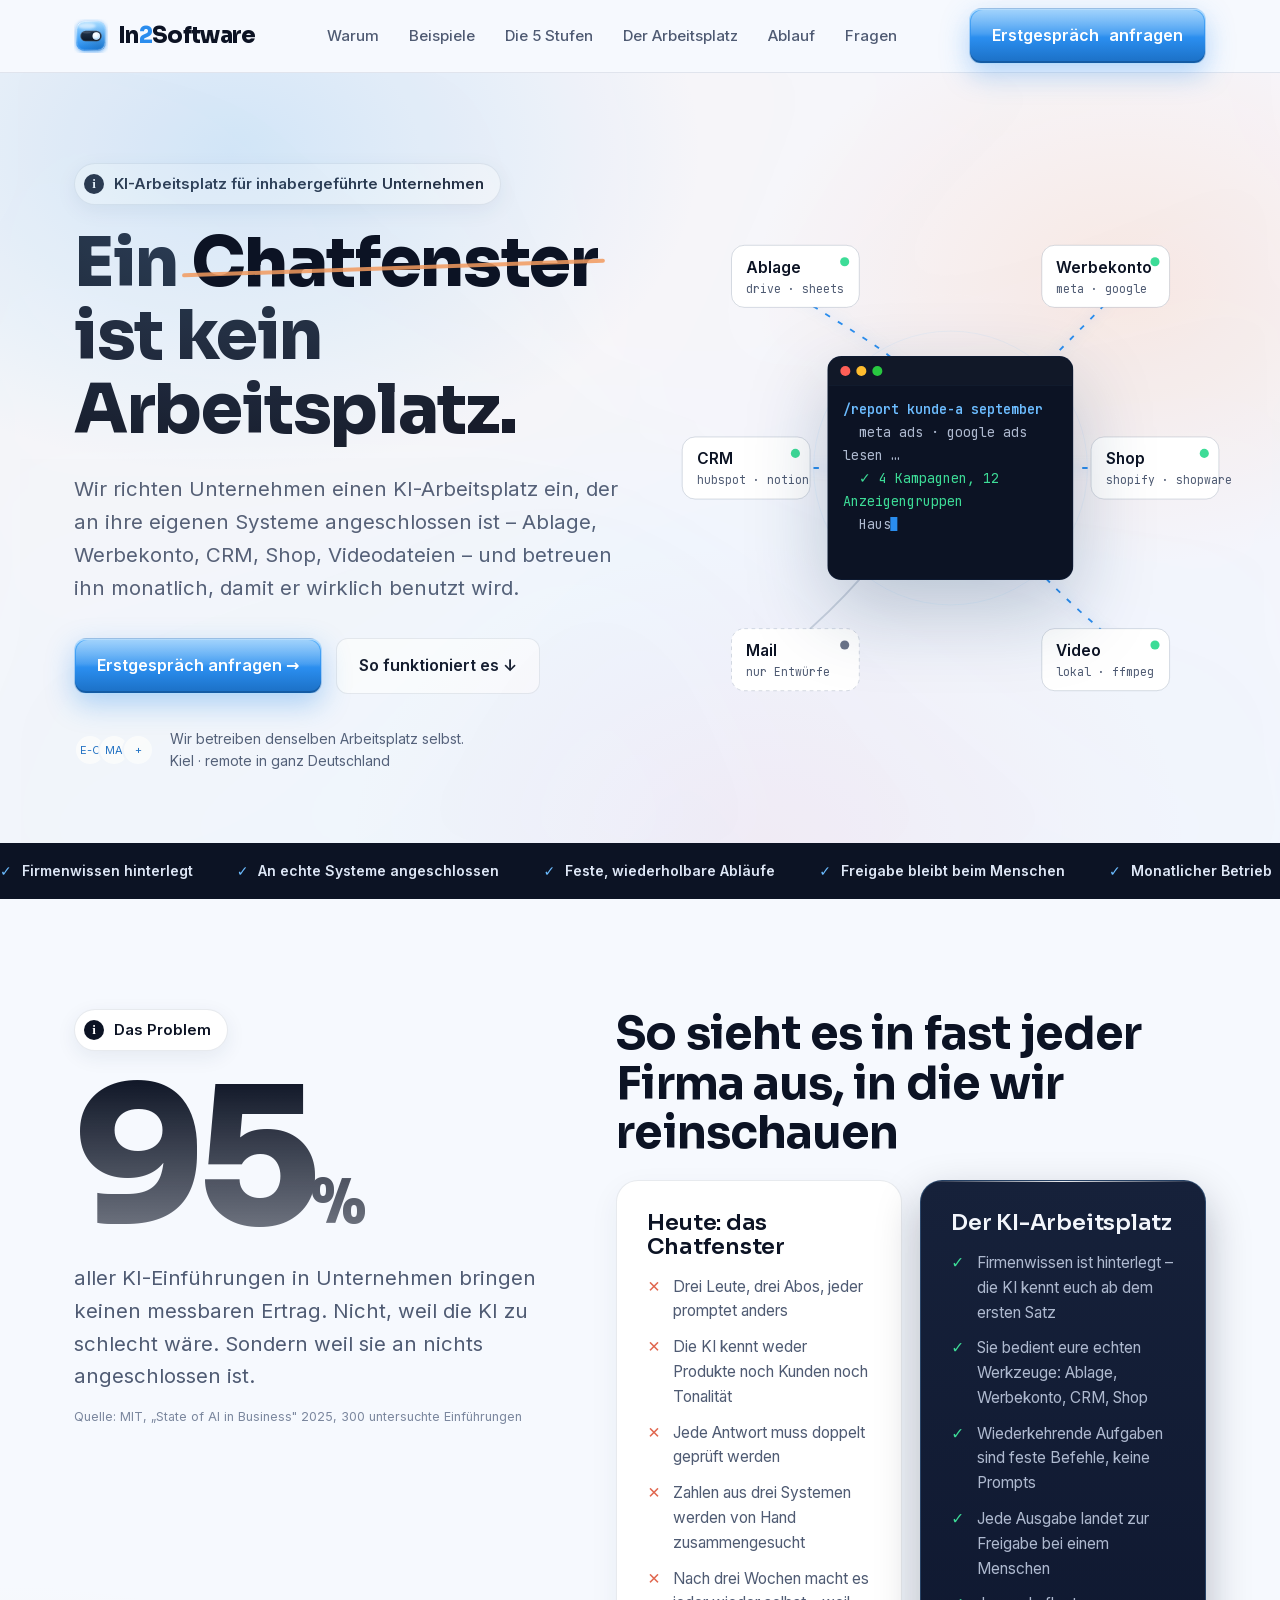
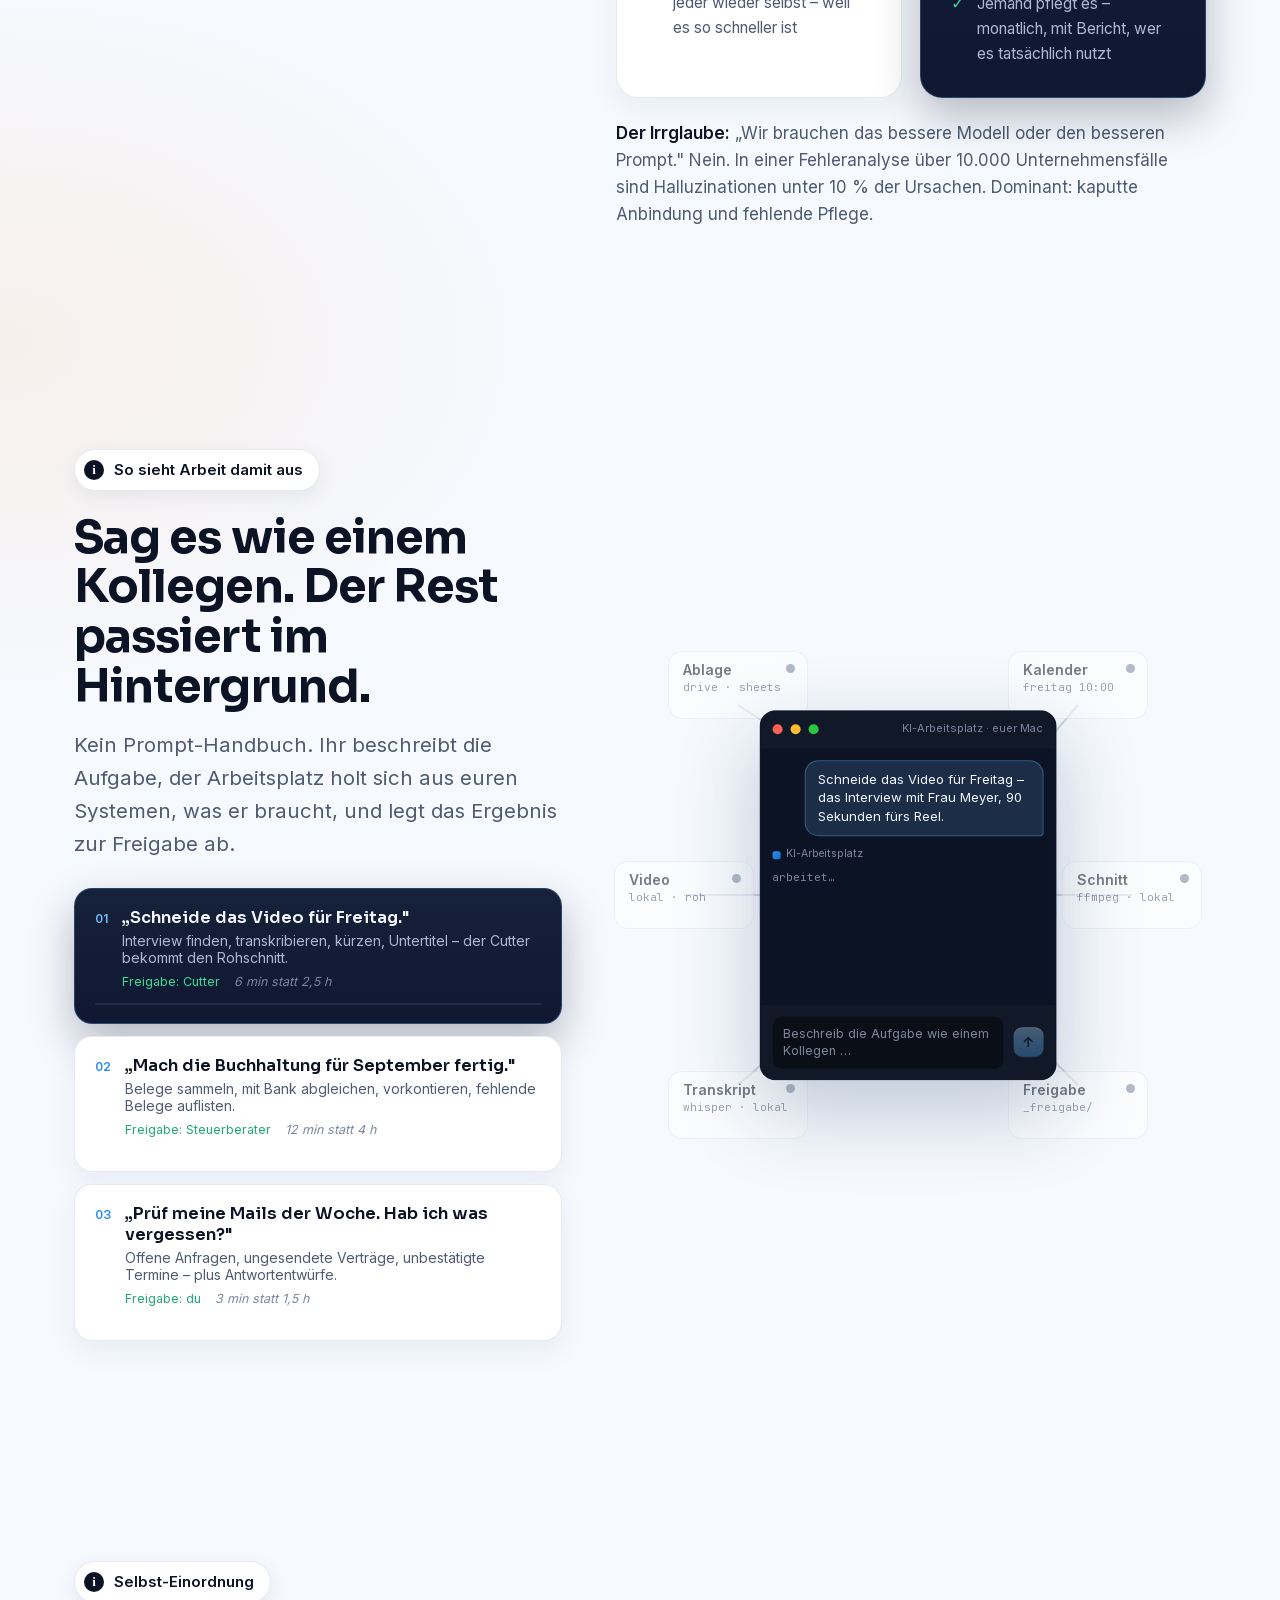
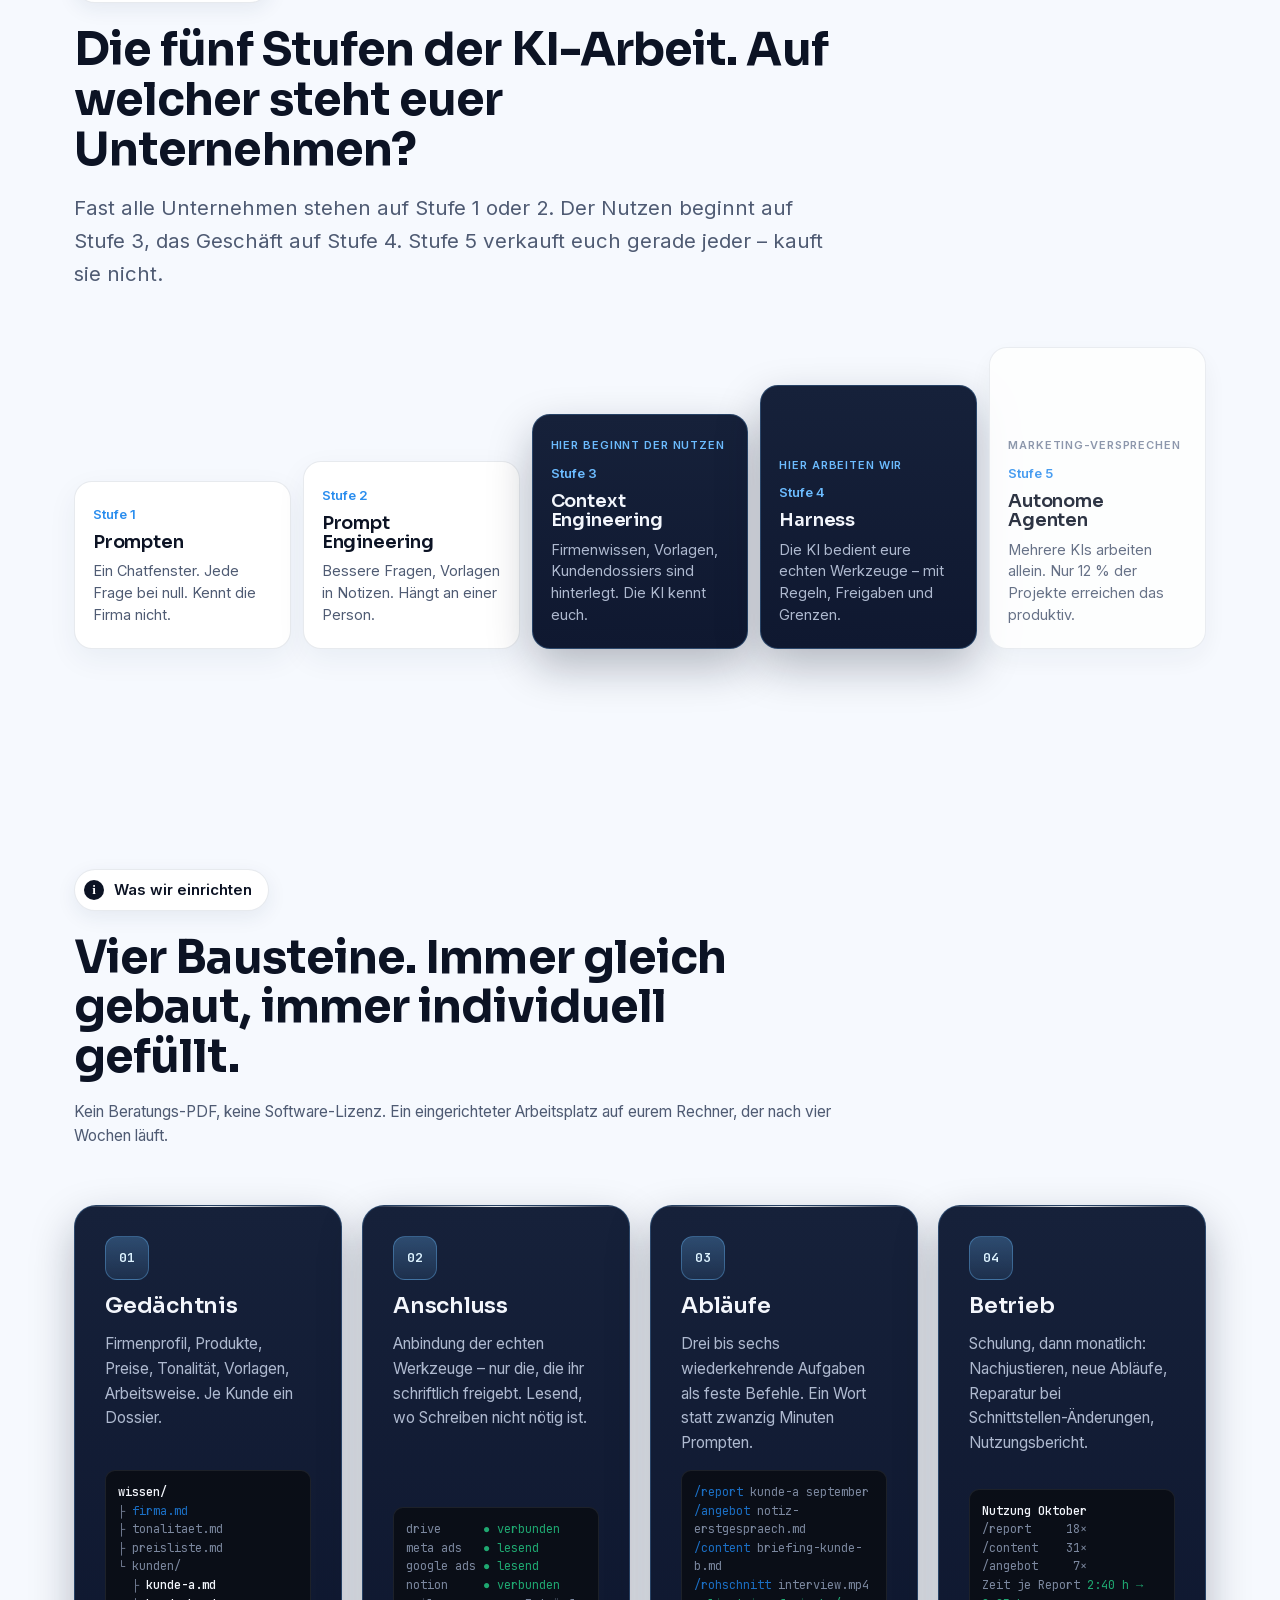
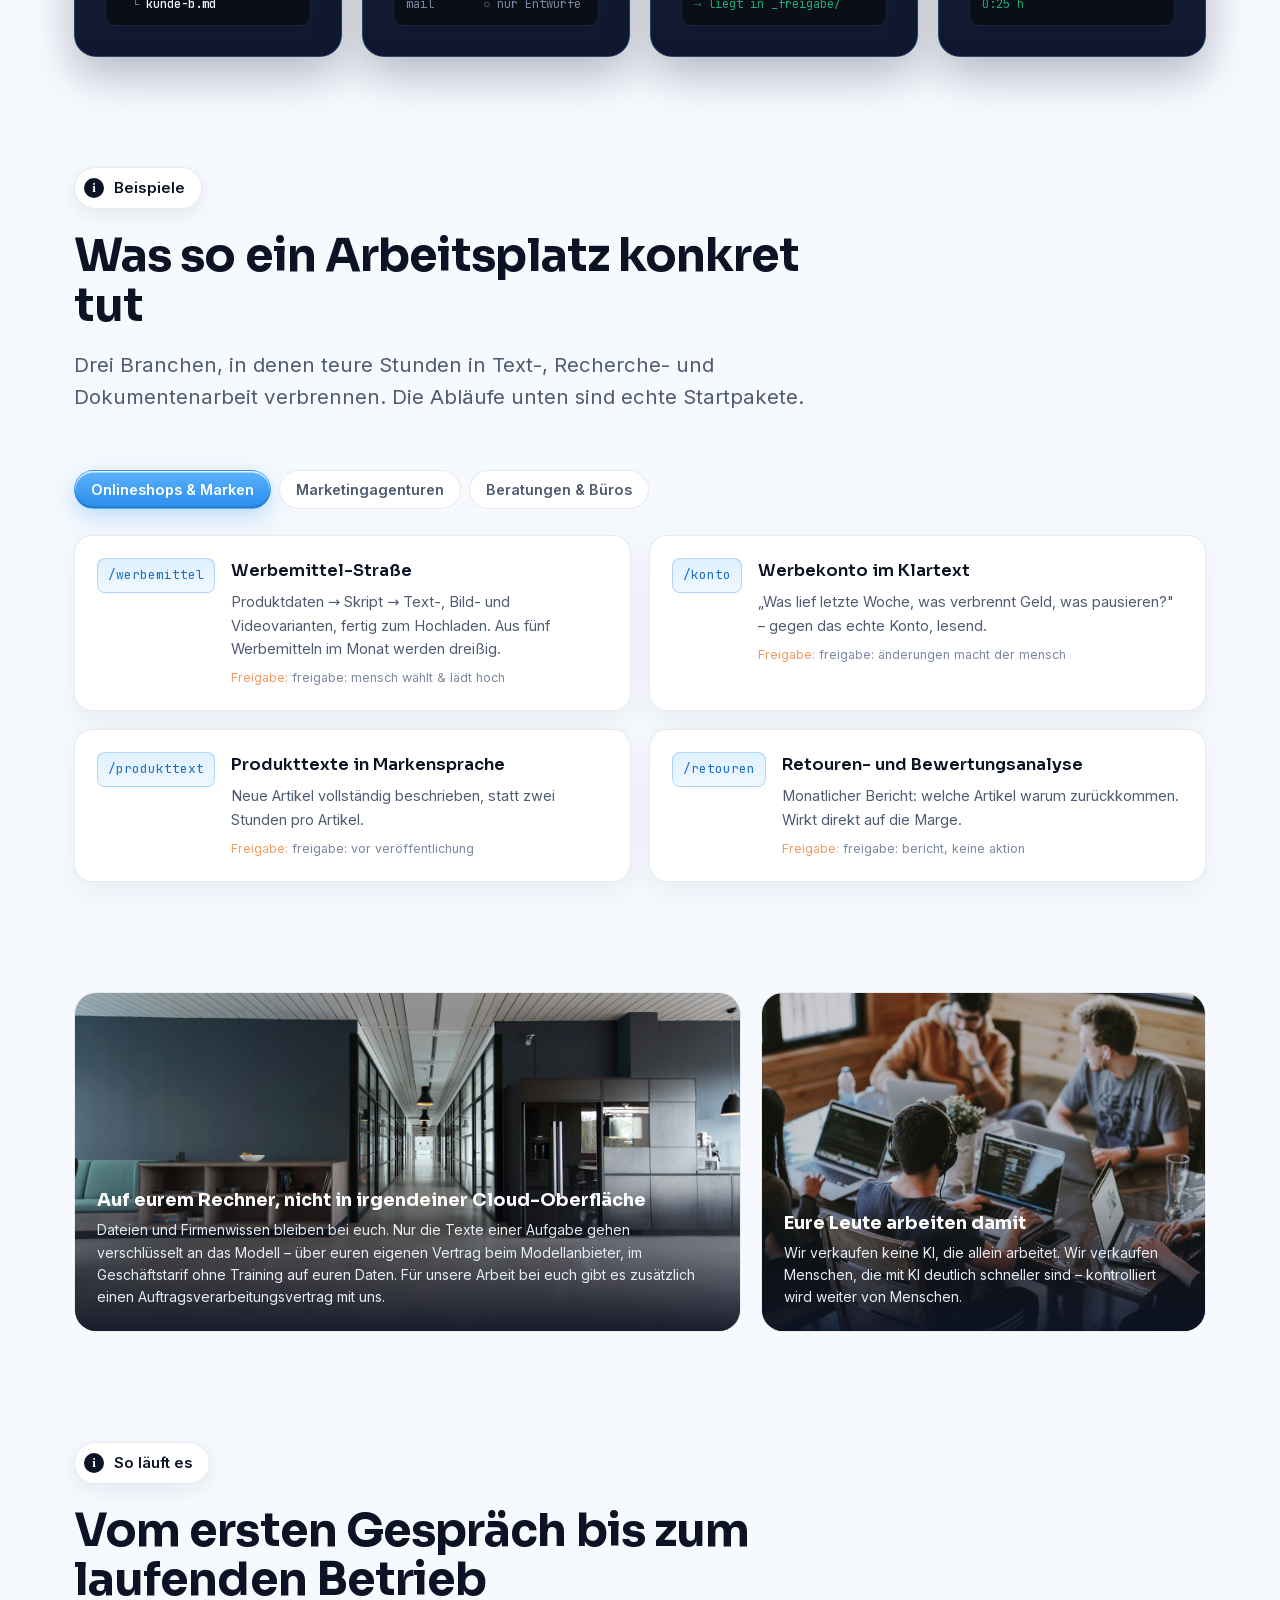
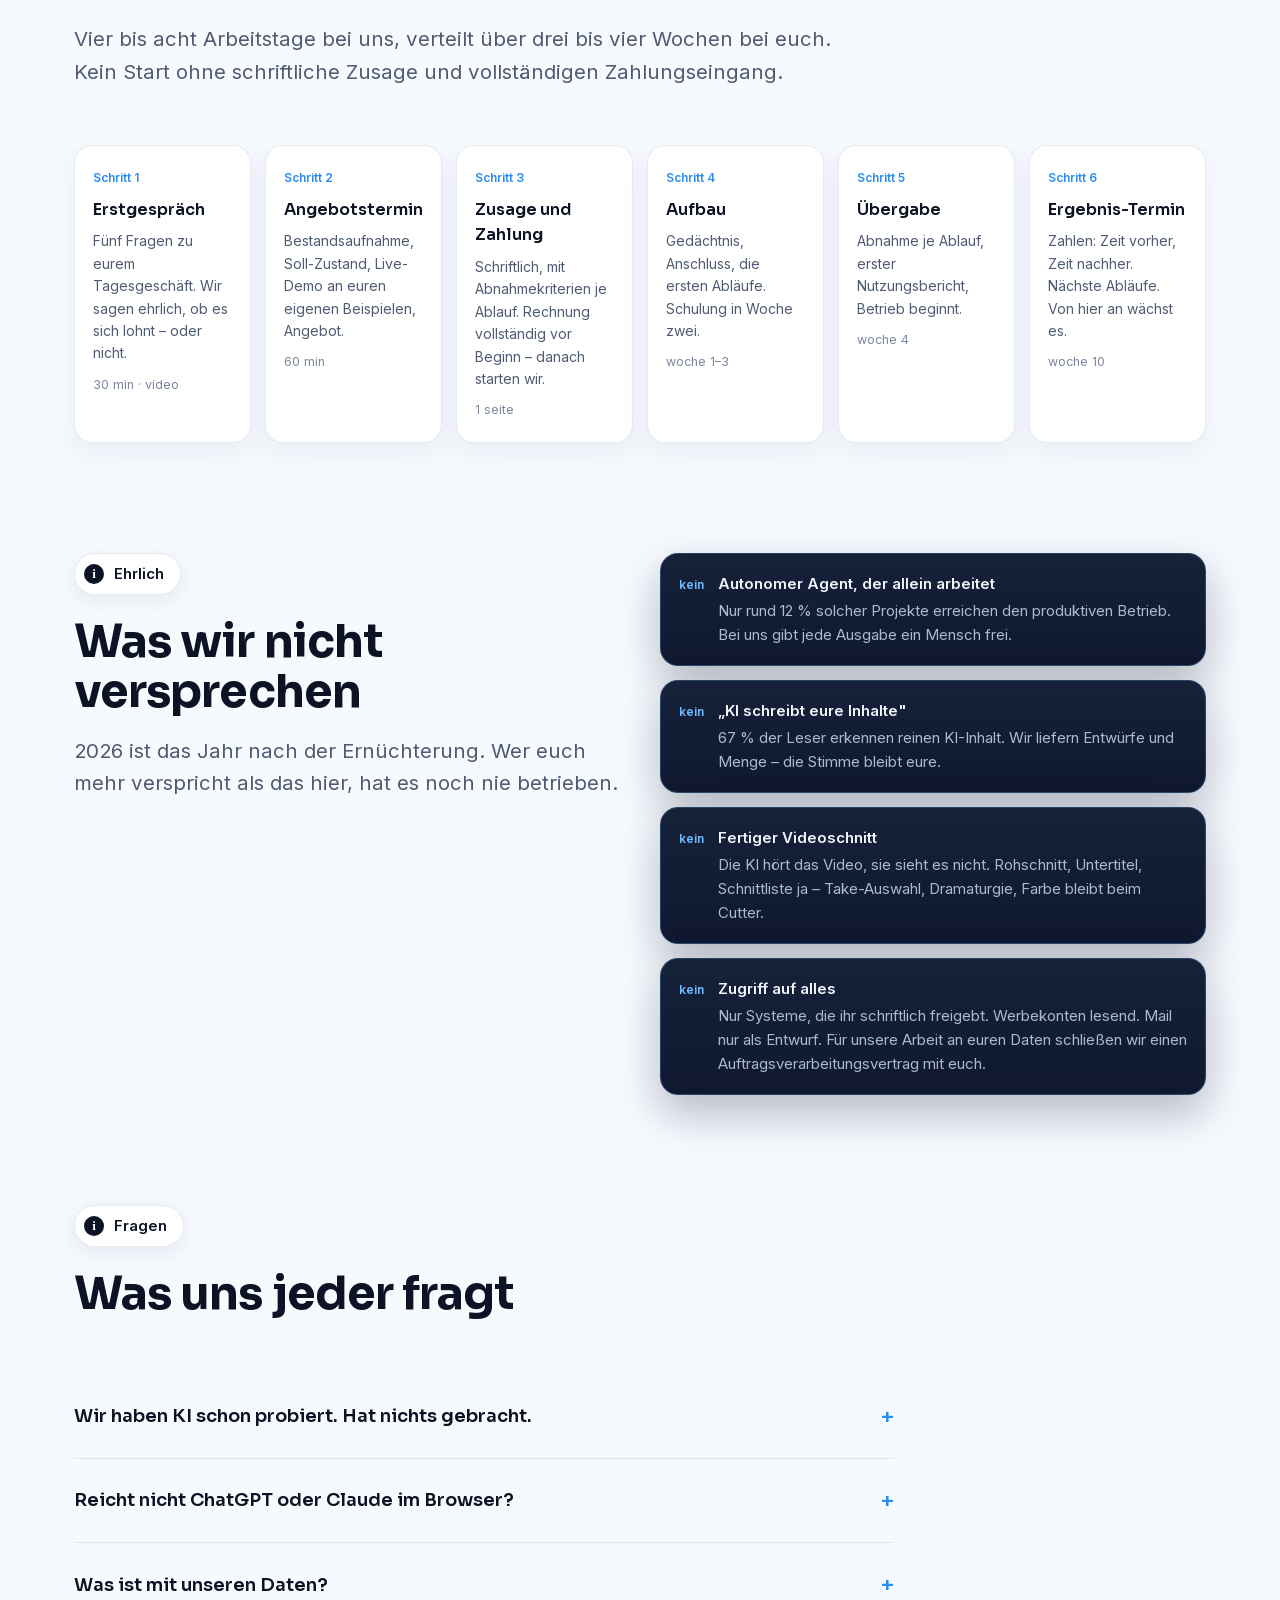
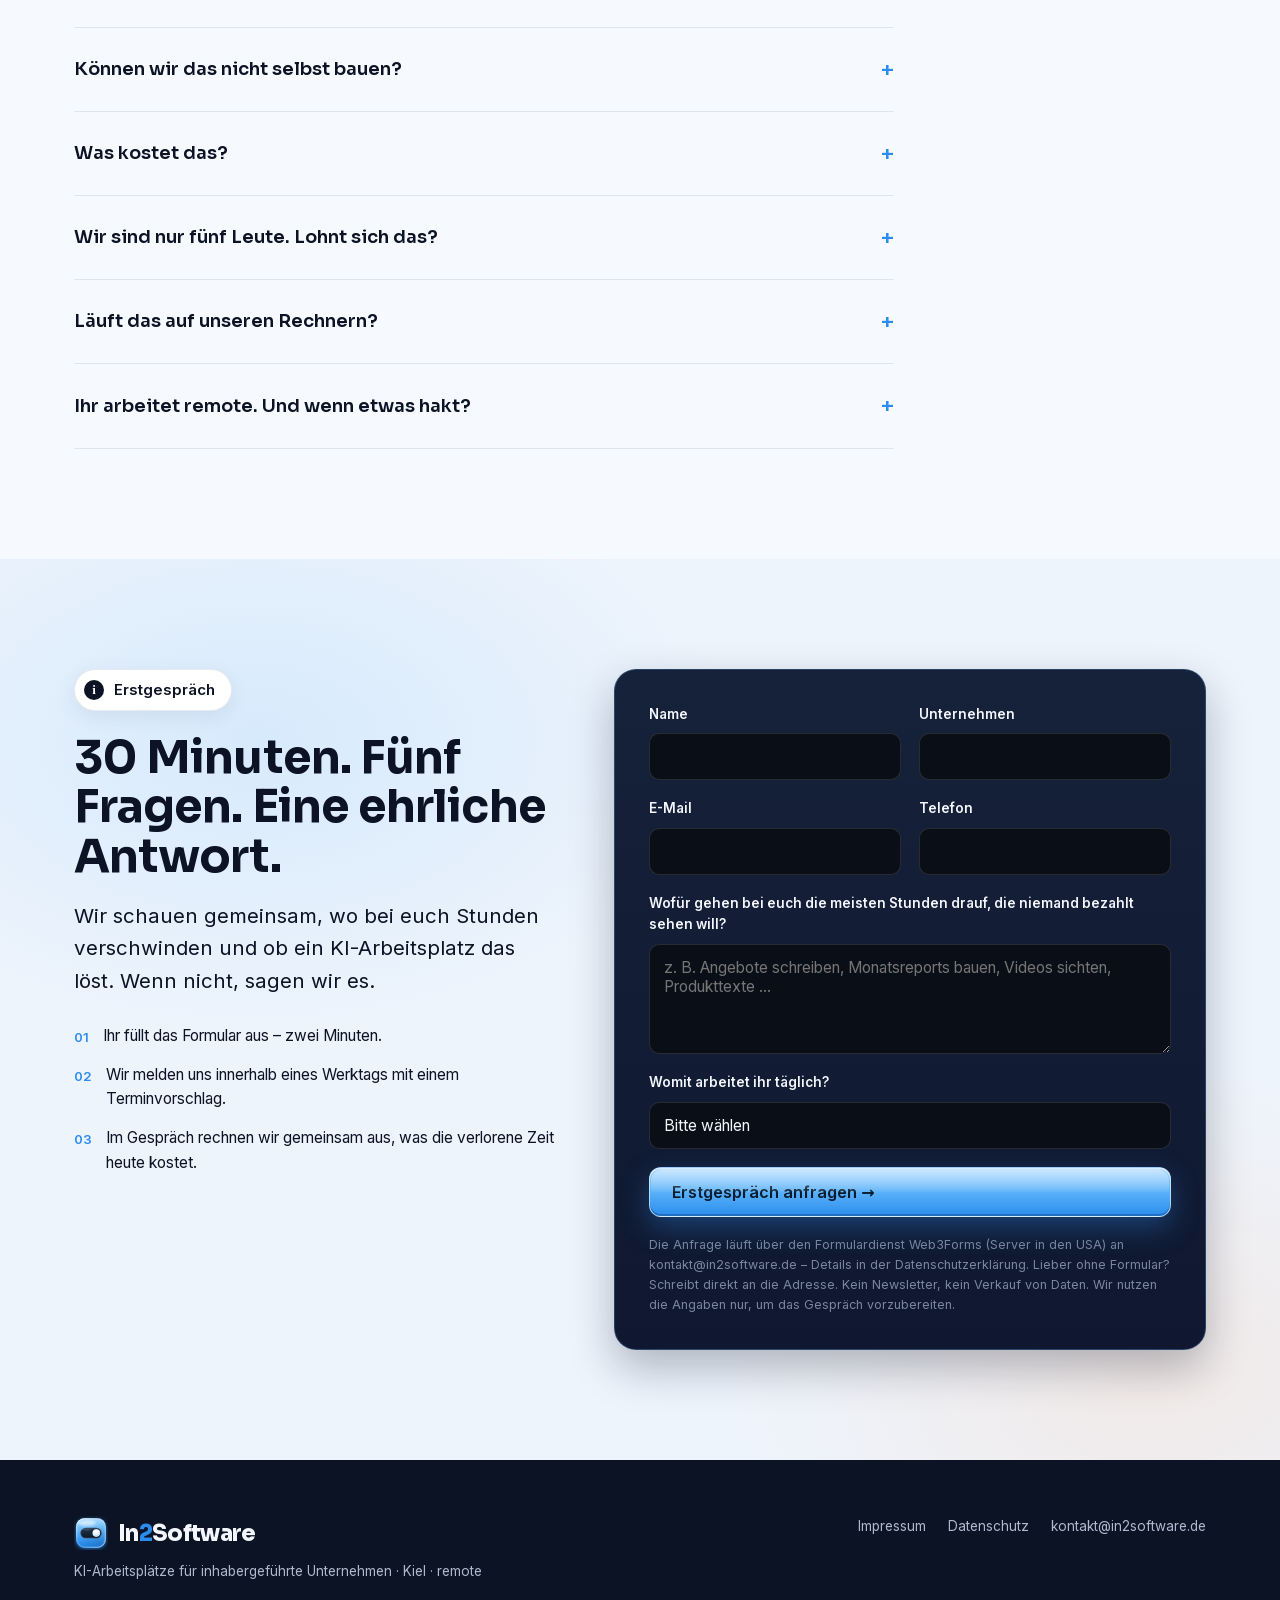
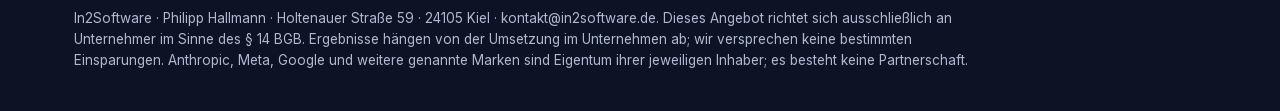
==== index.html @ 780d43dc "Formular sendet direkt ueber Web3Forms an kontakt@in2software.de - Formular postet per fetch an api." ====
<!doctype html>
<html lang="de">
<head>
<meta charset="utf-8">
<meta name="viewport" content="width=device-width, initial-scale=1">
<title>In2Software — Ein Chatfenster ist kein Arbeitsplatz</title>
<meta name="description" content="Wir richten Unternehmen einen KI-Arbeitsplatz ein, der an ihre eigenen Systeme angeschlossen ist – und betreuen ihn monatlich, damit er wirklich benutzt wird.">
<link rel="icon" type="image/svg+xml" href="brand/favicon.svg">
<link rel="stylesheet" href="fonts.css">
<style>
:root{
  --ink:#0A0E17; --ink2:#0F1522; --panel:#141B2B; --panel2:#1A2336; --line:rgba(255,255,255,.08);
  --text:#EEF1F7; --muted:#9AA3B8; --dim:#6B7489;
  --amber:#6CBCFF; --amber2:#A6D8FF; --copper:#2A8DEE; --live:#3DDC97; --danger:#FF6B6B;
  --display:'Sora',system-ui,sans-serif; --body:'Inter',system-ui,sans-serif; --mono:'JetBrains Mono',ui-monospace,monospace;
  --r:18px; --max:1180px;
}
*{box-sizing:border-box;margin:0;padding:0}
html{scroll-behavior:smooth}
body{background:var(--ink);color:var(--text);font-family:var(--body);font-size:17px;line-height:1.6;-webkit-font-smoothing:antialiased;overflow-x:hidden}
img{max-width:100%;display:block}
a{color:inherit;text-decoration:none}
.wrap{max-width:var(--max);margin:0 auto;padding:0 24px}
h1,h2,h3,.display{font-family:var(--display);letter-spacing:-.02em;line-height:1.08}
h1{font-size:clamp(38px,5.6vw,68px);font-weight:800}
h2{font-size:clamp(30px,3.8vw,46px);font-weight:700}
h3{font-size:22px;font-weight:600;letter-spacing:-.01em}
p.lead{font-size:clamp(18px,1.6vw,21px);color:var(--muted)}
.mono{font-family:var(--mono)}
.hl{color:var(--amber)}
.eyebrow{display:inline-flex;align-items:center;gap:10px;font-size:15px;font-weight:600;letter-spacing:0;text-transform:none;color:#F4F6FA;border:1px solid rgba(255,255,255,.14);background:linear-gradient(180deg,#1B2333,#121927);padding:8px 16px 8px 9px;border-radius:999px;margin-bottom:22px;box-shadow:0 1px 0 rgba(255,255,255,.06) inset,0 8px 24px rgba(0,0,0,.35)}
.eyebrow::before{content:"i";width:20px;height:20px;border-radius:50%;background:#F4F6FA;color:#0A0E17;font-family:Georgia,'Times New Roman',serif;font-weight:700;font-size:13px;line-height:20px;text-align:center;flex:none}
.btn{display:inline-flex;align-items:center;gap:10px;padding:14px 22px;border-radius:12px;font-weight:600;font-size:16px;border:1px solid transparent;transition:transform .15s ease,background .2s,border-color .2s;cursor:pointer;font-family:var(--body)}
.btn:hover{transform:translateY(-1px)}
.btn:focus-visible,a:focus-visible,button:focus-visible,input:focus-visible,select:focus-visible,textarea:focus-visible{outline:2px solid var(--amber);outline-offset:3px}
.btn-primary{background:var(--amber);color:#061A2B}
.btn-primary:hover{background:var(--amber2)}
.btn-ghost{background:rgba(255,255,255,.04);border-color:var(--line);color:var(--text)}
.btn-ghost:hover{border-color:rgba(255,255,255,.22)}
section{padding:110px 0;position:relative}
.sec-head{max-width:760px;margin-bottom:56px}
.sec-head p{margin-top:18px}
.card{background:linear-gradient(180deg,rgba(255,255,255,.035),rgba(255,255,255,.015));border:1px solid var(--line);border-radius:var(--r);padding:30px;position:relative;overflow:hidden}
.card::before{content:"";position:absolute;inset:0 0 auto 0;height:1px;background:linear-gradient(90deg,transparent,rgba(255,255,255,.18),transparent)}
.grid{display:grid;gap:20px}
.g2{grid-template-columns:repeat(2,1fr)} .g3{grid-template-columns:repeat(3,1fr)} .g4{grid-template-columns:repeat(4,1fr)}
@media(max-width:960px){.g3,.g4{grid-template-columns:repeat(2,1fr)}}
@media(max-width:640px){.g2,.g3,.g4{grid-template-columns:1fr}section{padding:80px 0}}

/* ---------- nav ---------- */
header{position:sticky;top:0;z-index:50;backdrop-filter:blur(14px);background:rgba(10,14,23,.72);border-bottom:1px solid var(--line)}
.nav{display:flex;align-items:center;justify-content:space-between;height:72px}
.logo{font-family:var(--display);font-weight:800;font-size:22px;letter-spacing:-.03em;display:flex;align-items:center;gap:10px}
.logo .mark{width:34px;height:34px;flex:none}
.logo .two{color:var(--amber)}
.nav ul{display:flex;gap:30px;list-style:none;font-size:15px;color:var(--muted);font-weight:500}
.nav ul a:hover{color:var(--text)}
@media(max-width:1000px){.nav ul{display:none}}

/* ---------- hero ---------- */
.hero{padding:90px 0 70px;overflow:hidden}
.hero .wrap{display:grid;grid-template-columns:1.05fr .95fr;gap:56px;align-items:center}
@media(max-width:960px){.hero .wrap{grid-template-columns:1fr}}
.hero-bg{position:absolute;inset:0;pointer-events:none;background:
 radial-gradient(900px 500px at 15% 0%,rgba(124,196,255,.10),transparent 60%),
 radial-gradient(700px 500px at 85% 30%,rgba(224,138,60,.08),transparent 60%);}
.hero-grid{position:absolute;inset:0;pointer-events:none;background-image:linear-gradient(rgba(255,255,255,.035) 1px,transparent 1px),linear-gradient(90deg,rgba(255,255,255,.035) 1px,transparent 1px);background-size:56px 56px;mask-image:radial-gradient(ellipse at 50% 30%,#000 30%,transparent 75%)}
.hero h1 .strike{position:relative;white-space:nowrap}
.hero h1 .strike::after{content:"";position:absolute;left:-2%;right:-2%;top:54%;height:5px;background:var(--danger);border-radius:3px;transform:rotate(-2deg);opacity:.9}
.hero p.lead{margin:26px 0 34px;max-width:560px}
.cta-row{display:flex;gap:14px;flex-wrap:wrap}
.trust{margin-top:34px;display:flex;align-items:center;gap:16px;color:var(--muted);font-size:14px}
.trust .dots{display:flex}
.trust .dots span{width:32px;height:32px;border-radius:50%;border:2px solid var(--ink);margin-left:-8px;background:linear-gradient(135deg,var(--panel2),var(--panel));display:grid;place-items:center;font-size:11px;font-family:var(--mono);color:var(--amber)}
.trust .dots span:first-child{margin-left:0}

/* signature: connection diagram */
.rig{position:relative;width:100%;max-width:560px;height:560px;margin:0 auto;justify-self:center}
@media(max-width:960px){.rig{height:auto;aspect-ratio:1/1}}
.rig svg{width:100%;height:100%;overflow:visible}
.node{fill:var(--panel);stroke:var(--line)}
.wire{fill:none;stroke:rgba(255,255,255,.14);stroke-width:2}
.wire.on{stroke:var(--amber);stroke-dasharray:6 10;animation:flow 1.6s linear infinite;filter:drop-shadow(0 0 6px rgba(124,196,255,.5))}
@keyframes flow{to{stroke-dashoffset:-32}}
.nlabel{font-family:var(--body);font-size:17px;font-weight:600;fill:var(--text)}
.nsub{font-family:var(--mono);font-size:12.5px;fill:var(--muted)}
.term{position:absolute;left:50%;top:50%;transform:translate(-50%,-50%);width:48%;min-height:40%;background:#0B101B;border:1px solid rgba(124,196,255,.35);border-radius:14px;box-shadow:0 30px 80px rgba(0,0,0,.6),0 0 0 1px rgba(255,255,255,.04) inset;font-family:var(--mono);font-size:13.5px;line-height:1.7;overflow:hidden}
.term .bar{display:flex;gap:6px;padding:9px 12px;border-bottom:1px solid var(--line);background:rgba(255,255,255,.02)}
.term .bar i{width:10px;height:10px;border-radius:50%;background:#2a3346}
.term .bar i:first-child{background:#ff5f57}.term .bar i:nth-child(2){background:#febc2e}.term .bar i:nth-child(3){background:#28c840}
.term pre{padding:12px 14px;white-space:pre-wrap;color:var(--muted);font-family:inherit}
.term .cmd{color:var(--amber);font-weight:600}
.term .ok{color:var(--live)}
.term .cur{display:inline-block;width:7px;height:14px;background:var(--amber);vertical-align:-2px;animation:blink 1s steps(2) infinite}
@keyframes blink{50%{opacity:0}}
@media(prefers-reduced-motion:reduce){.wire.on,.term .cur{animation:none}}

/* ---------- ticker ---------- */
.ticker{border-top:1px solid var(--line);border-bottom:1px solid var(--line);background:rgba(255,255,255,.02);overflow:hidden;padding:16px 0}
.ticker .track{display:flex;gap:44px;white-space:nowrap;animation:scroll 34s linear infinite;width:max-content}
.ticker span{font-size:14px;font-weight:600;color:var(--muted);display:inline-flex;align-items:center;gap:10px}
.ticker span::before{content:"✓";color:var(--live);font-weight:700}
@keyframes scroll{to{transform:translateX(-50%)}}
@media(prefers-reduced-motion:reduce){.ticker .track{animation:none;flex-wrap:wrap;white-space:normal}}

/* ---------- 95 ---------- */
.ninety .wrap{display:grid;grid-template-columns:.9fr 1.1fr;gap:60px;align-items:start}
@media(max-width:960px){.ninety .wrap{grid-template-columns:1fr}}
.big{font-family:var(--display);font-size:clamp(110px,16vw,190px);font-weight:800;line-height:.9;letter-spacing:-.05em;background:linear-gradient(180deg,#fff,rgba(255,255,255,.35));-webkit-background-clip:text;background-clip:text;color:transparent}
.big small{font-size:.32em;letter-spacing:-.02em}
.src{font-size:13px;color:var(--dim);margin-top:14px;font-family:var(--mono)}
.vs{display:grid;grid-template-columns:1fr 1fr;gap:18px;margin-top:10px}
@media(max-width:640px){.vs{grid-template-columns:1fr}}
.vs .card h3{margin-bottom:16px;display:flex;align-items:center;gap:10px}
.vs ul{list-style:none;display:grid;gap:11px;color:var(--muted);font-size:15.5px}
.vs li{padding-left:26px;position:relative}
.vs .bad li::before{content:"✕";position:absolute;left:0;color:var(--danger);font-weight:700}
.vs .good li::before{content:"✓";position:absolute;left:0;color:var(--live);font-weight:700}
.vs .good{border-color:rgba(124,196,255,.35);background:linear-gradient(180deg,rgba(124,196,255,.07),rgba(124,196,255,.02))}

/* ---------- aufgaben (cowork demo) ---------- */
.tasks .wrap{display:grid;grid-template-columns:.9fr 1.1fr;gap:48px;align-items:center}
@media(max-width:960px){.tasks .wrap{grid-template-columns:1fr}}
.tasklist{display:grid;gap:12px;margin-top:28px}
.task{text-align:left;background:rgba(255,255,255,.02);border:1px solid var(--line);border-radius:14px;padding:18px 20px;cursor:pointer;color:var(--text);font-family:var(--body);display:grid;grid-template-columns:auto 1fr;gap:14px;align-items:start;transition:border-color .2s,background .2s}
.task .q{font-family:var(--mono);font-size:12px;color:var(--dim);padding-top:4px}
.task b{font-family:var(--display);font-weight:600;font-size:16.5px;display:block;margin-bottom:4px}
.task span{color:var(--muted);font-size:14px}
.task .meta{display:flex;gap:14px;margin-top:8px;font-family:var(--mono);font-size:11.5px;color:var(--dim)}
.task .meta i{font-style:normal;color:var(--live)}
.task[aria-selected="true"]{border-color:rgba(124,196,255,.5);background:linear-gradient(180deg,rgba(124,196,255,.09),rgba(124,196,255,.02))}
.task[aria-selected="true"] .q{color:var(--amber)}
.task .bar{grid-column:1/-1;height:2px;background:rgba(255,255,255,.06);border-radius:2px;overflow:hidden}
.task .bar i{display:block;height:100%;width:0;background:var(--amber);transition:width .3s linear}

.rig2{position:relative;width:100%;max-width:560px;height:560px;margin:0 auto;justify-self:center}
@media(max-width:960px){.rig2{height:auto;aspect-ratio:1/1}}
@media(max-width:600px){.rig2{aspect-ratio:auto;height:auto}.rig2 .hn,.rig2 svg{display:none}.rig2 .cw{position:static;width:100%;height:440px;transform:none;margin-top:10px}}
.rig2 svg{position:absolute;inset:0;width:100%;height:100%;overflow:visible}
.rig2 .hn{position:absolute;width:25%;height:12.2%;background:var(--panel);border:1px solid var(--line);border-radius:14px;padding:10px 14px;transition:border-color .3s,box-shadow .3s,opacity .3s;opacity:.55}
.rig2 .hn b{display:block;font-family:var(--body);font-weight:600;font-size:14px;line-height:1.2;padding-right:14px;white-space:nowrap;overflow:hidden;text-overflow:ellipsis}
.rig2 .hn small{font-family:var(--mono);font-size:11px;color:var(--muted);display:block;white-space:nowrap;overflow:hidden;text-overflow:ellipsis}
.rig2 .hn i{position:absolute;right:12px;top:12px;width:9px;height:9px;border-radius:50%;background:var(--dim)}
.rig2 .hn.lit{opacity:1;border-color:rgba(124,196,255,.55);box-shadow:0 0 0 1px rgba(124,196,255,.2),0 10px 40px rgba(124,196,255,.12)}
.rig2 .hn.lit i{background:var(--live);box-shadow:0 0 0 4px rgba(61,220,151,.18)}
.rig2 .hn.used{opacity:1;border-color:rgba(255,255,255,.18)}
.rig2 .hn.used i{background:var(--live)}
.cw{position:absolute;left:50%;top:50%;transform:translate(-50%,-50%);width:53%;height:66%;background:#0B101B;border:1px solid rgba(124,196,255,.35);border-radius:16px;box-shadow:0 30px 80px rgba(0,0,0,.6),0 0 0 1px rgba(255,255,255,.04) inset;display:flex;flex-direction:column;overflow:hidden;font-size:12.5px}
.cw .top{display:flex;align-items:center;gap:8px;padding:9px 12px;border-bottom:1px solid var(--line);background:rgba(255,255,255,.02);font-family:var(--mono);font-size:11px;color:var(--dim)}
.cw .top i{width:10px;height:10px;border-radius:50%;background:#2a3346}
.cw .top i:first-child{background:#ff5f57}.cw .top i:nth-child(2){background:#febc2e}.cw .top i:nth-child(3){background:#28c840}
.cw .top span{margin-left:auto}
.cw .log{flex:1;overflow:hidden;padding:12px;display:flex;flex-direction:column;gap:10px;scroll-behavior:smooth}
.cw .u{align-self:flex-end;max-width:88%;background:rgba(124,196,255,.12);border:1px solid rgba(124,196,255,.3);border-radius:14px 14px 4px 14px;padding:9px 12px;color:var(--text);font-family:var(--body);font-size:13px;line-height:1.45}
.cw .a{display:grid;gap:6px}
.cw .who{font-family:var(--mono);font-size:10.5px;color:var(--dim);display:flex;align-items:center;gap:6px}
.cw .who::before{content:"";width:8px;height:8px;border-radius:2px;background:linear-gradient(135deg,var(--amber),var(--copper))}
.cw .st{display:grid;grid-template-columns:16px 1fr;gap:8px;align-items:start;font-family:var(--mono);font-size:11.5px;color:var(--muted);line-height:1.45}
.cw .st .ic{width:12px;height:12px;border-radius:50%;border:1.5px solid var(--amber);border-right-color:transparent;animation:spin .8s linear infinite;margin-top:3px}
.cw .st.ok .ic{border:0;animation:none;background:none;color:var(--live);font-size:12px;line-height:1;margin-top:2px}
.cw .st.ok .ic::before{content:"✓"}
.cw .st.warn .ic{border:0;animation:none;color:var(--amber);font-size:11px;line-height:1;margin-top:2px}
.cw .st.warn .ic::before{content:"!"}
.cw .st .r{color:var(--text)}
.cw .st.warn .r{color:var(--amber2)}
@keyframes spin{to{transform:rotate(360deg)}}
.cw .res{border:1px solid rgba(61,220,151,.35);background:rgba(61,220,151,.06);border-radius:12px;padding:10px 12px;display:grid;gap:6px}
.cw .res b{font-family:var(--body);font-size:12.5px;color:var(--text)}
.cw .res .f{font-family:var(--mono);font-size:11px;color:var(--muted)}
.cw .res .f::before{content:"▸ ";color:var(--live)}
.cw .res .n{font-family:var(--body);font-size:11.5px;color:var(--muted);margin-top:2px}
.cw .res .btns{display:flex;gap:8px;margin-top:4px}
.cw .res .btns span{font-family:var(--body);font-size:11.5px;font-weight:600;padding:6px 10px;border-radius:8px;background:var(--amber);color:#061A2B}
.cw .res .btns span+span{background:transparent;border:1px solid var(--line);color:var(--muted)}
.cw .in{border-top:1px solid var(--line);padding:10px 12px;display:flex;gap:10px;align-items:center;background:rgba(255,255,255,.02)}
.cw .in .box{flex:1;min-height:34px;border:1px solid var(--line);border-radius:10px;padding:8px 10px;font-family:var(--body);font-size:12.5px;color:var(--text);line-height:1.4;background:#0A0E17}
.cw .in .box .ph{color:var(--dim)}
.cw .in .box .cur{display:inline-block;width:6px;height:13px;background:var(--amber);vertical-align:-2px;animation:blink 1s steps(2) infinite}
.cw .in .send{width:30px;height:30px;border-radius:9px;background:var(--amber);display:grid;place-items:center;color:#061A2B;font-weight:700;font-size:14px;transition:opacity .2s}
.cw .in .send.off{opacity:.35}
.cw .think{font-family:var(--mono);font-size:11px;color:var(--dim)}
.cw .think::after{content:"…";animation:dots 1.2s steps(3) infinite}
@keyframes dots{0%{content:""}33%{content:"."}66%{content:".."}100%{content:"..."}}
@media(prefers-reduced-motion:reduce){.cw .st .ic,.cw .in .box .cur{animation:none}}

/* ---------- stufen ---------- */
.stairs{display:grid;grid-template-columns:repeat(5,1fr);gap:12px;align-items:end;margin-top:20px}
@media(max-width:860px){.stairs{grid-template-columns:1fr;align-items:stretch}}
.step{border:1px solid var(--line);border-radius:14px;padding:22px 18px;background:rgba(255,255,255,.02);min-height:calc(150px + var(--h,0)*38px);display:flex;flex-direction:column;justify-content:flex-end;gap:8px;transition:border-color .2s}
@media(max-width:860px){.step{min-height:0}}
.step .n{font-family:var(--mono);color:var(--dim);font-size:13px}
.step h3{font-size:18px}
.step p{color:var(--muted);font-size:14.5px;line-height:1.5}
.step.here{border-color:rgba(124,196,255,.5);background:linear-gradient(180deg,rgba(124,196,255,.10),rgba(124,196,255,.02));box-shadow:0 0 0 1px rgba(124,196,255,.15),0 20px 60px rgba(124,196,255,.06)}
.step.here .n{color:var(--amber)}
.step .tag{font-size:11px;font-weight:700;letter-spacing:.08em;text-transform:uppercase;color:var(--amber)}
.step.hype{border-style:dashed}
.step.hype .tag{color:var(--dim)}

/* ---------- bausteine ---------- */
.bau .card{display:flex;flex-direction:column;gap:14px;min-height:300px}
.bau .ico{width:44px;height:44px;border-radius:12px;display:grid;place-items:center;background:rgba(124,196,255,.1);border:1px solid rgba(124,196,255,.3);color:var(--amber);font-family:var(--mono);font-weight:600;font-size:13px}
.bau p{color:var(--muted);font-size:15.5px}
.bau .vis{margin-top:auto;font-family:var(--mono);font-size:12px;color:var(--dim);background:#0B101B;border:1px solid var(--line);border-radius:10px;padding:12px;line-height:1.55}
.bau .vis b{color:var(--text);font-weight:500}
.bau .vis .a{color:var(--amber)} .bau .vis .g{color:var(--live)}

/* ---------- branchen ---------- */
.tabs{display:flex;gap:8px;flex-wrap:wrap;margin-bottom:26px}
.tab{padding:10px 16px;border-radius:999px;border:1px solid var(--line);background:transparent;color:var(--muted);font-weight:600;font-size:14.5px;cursor:pointer;font-family:var(--body)}
.tab[aria-selected="true"]{background:var(--amber);color:#061A2B;border-color:var(--amber)}
.panel{display:none}.panel.on{display:block}
.flow{display:grid;grid-template-columns:1fr 1fr;gap:18px}
@media(max-width:860px){.flow{grid-template-columns:1fr}}
.flow .card{display:grid;grid-template-columns:auto 1fr;gap:16px;align-items:start;padding:22px}
.flow code{font-family:var(--mono);color:var(--amber);background:rgba(124,196,255,.08);border:1px solid rgba(124,196,255,.25);padding:6px 10px;border-radius:8px;font-size:13px;white-space:nowrap}
.flow h4{font-family:var(--display);font-size:16.5px;font-weight:600;margin-bottom:6px}
.flow p{color:var(--muted);font-size:14.5px}
.flow .hitl{margin-top:8px;font-size:12.5px;color:var(--dim);font-family:var(--mono)}

/* ---------- photo band ---------- */
.band{padding:0}
.band .wrap{display:grid;grid-template-columns:1.2fr .8fr;gap:20px}
@media(max-width:860px){.band .wrap{grid-template-columns:1fr}}
.photo{border-radius:var(--r);overflow:hidden;border:1px solid var(--line);position:relative;min-height:340px;background:var(--panel)}
.photo img{width:100%;height:100%;object-fit:cover;position:absolute;inset:0;filter:saturate(.8) contrast(1.05)}
.photo .cap{position:absolute;left:0;right:0;bottom:0;padding:22px;background:linear-gradient(180deg,transparent,rgba(10,14,23,.92));font-size:14px;color:var(--muted)}
.photo .cap b{display:block;color:var(--text);font-family:var(--display);font-size:18px;margin-bottom:4px}

/* ---------- ablauf ---------- */
.timeline{display:grid;grid-template-columns:repeat(6,1fr);gap:14px;position:relative}
@media(max-width:1000px){.timeline{grid-template-columns:repeat(3,1fr)}}
@media(max-width:600px){.timeline{grid-template-columns:1fr}}
.tl{padding:22px 18px;border:1px solid var(--line);border-radius:14px;background:rgba(255,255,255,.02)}
.tl .n{font-family:var(--mono);font-size:12px;color:var(--amber);margin-bottom:10px}
.tl h4{font-family:var(--display);font-size:16px;font-weight:600;margin-bottom:8px}
.tl p{font-size:14px;color:var(--muted)}
.tl .t{font-size:12px;color:var(--dim);margin-top:10px;font-family:var(--mono)}

/* ---------- grenzen ---------- */
.limits .wrap{display:grid;grid-template-columns:1fr 1fr;gap:40px;align-items:start}
@media(max-width:860px){.limits .wrap{grid-template-columns:1fr}}
.limits ul{list-style:none;display:grid;gap:14px}
.limits li{display:grid;grid-template-columns:auto 1fr;gap:14px;padding:18px;border:1px solid var(--line);border-radius:14px;background:rgba(255,255,255,.02)}
.limits li .k{font-family:var(--mono);font-size:12px;color:var(--amber);padding-top:3px;white-space:nowrap}
.limits li p{color:var(--muted);font-size:15px}
.limits li b{color:var(--text);display:block;margin-bottom:3px;font-weight:600}

/* ---------- team ---------- */
.team .grid{margin-top:10px}
.person{display:grid;grid-template-columns:120px 1fr;gap:22px;align-items:start}
@media(max-width:600px){.person{grid-template-columns:1fr}}
.avatar{width:120px;height:120px;border-radius:16px;background:linear-gradient(135deg,var(--panel2),var(--panel));border:1px solid var(--line);display:grid;place-items:center;font-family:var(--display);font-weight:800;font-size:34px;color:var(--amber);overflow:hidden;position:relative}
.avatar img{position:absolute;inset:0;width:100%;height:100%;object-fit:cover}
.person .role{font-family:var(--mono);font-size:12px;color:var(--amber);margin-bottom:6px}
.person p{color:var(--muted);font-size:15px;margin-top:8px}

/* ---------- faq ---------- */
.faq{max-width:820px}
details{border-bottom:1px solid var(--line);padding:6px 0}
summary{cursor:pointer;list-style:none;display:flex;justify-content:space-between;align-items:center;gap:20px;padding:18px 0;font-family:var(--display);font-weight:600;font-size:18px}
summary::-webkit-details-marker{display:none}
summary::after{content:"+";font-family:var(--mono);color:var(--amber);font-size:22px;transition:transform .2s}
details[open] summary::after{transform:rotate(45deg)}
details p{color:var(--muted);padding:0 0 20px;max-width:720px}

/* ---------- form ---------- */
.form-sec{background:linear-gradient(180deg,var(--ink),var(--ink2))}
.form-sec .wrap{display:grid;grid-template-columns:.9fr 1.1fr;gap:56px;align-items:start}
@media(max-width:960px){.form-sec .wrap{grid-template-columns:1fr}}
form{background:var(--panel);border:1px solid var(--line);border-radius:var(--r);padding:34px;display:grid;gap:18px}
.f2{display:grid;grid-template-columns:1fr 1fr;gap:18px}
@media(max-width:600px){.f2{grid-template-columns:1fr}}
label{display:grid;gap:8px;font-size:13.5px;font-weight:600;color:var(--muted)}
input,select,textarea{width:100%;background:#0B101B;border:1px solid var(--line);border-radius:10px;padding:13px 14px;color:var(--text);font-family:var(--body);font-size:15.5px}
textarea{min-height:110px;resize:vertical}
select{appearance:none;background-image:linear-gradient(45deg,transparent 50%,var(--muted) 50%),linear-gradient(135deg,var(--muted) 50%,transparent 50%);background-position:calc(100% - 20px) 50%,calc(100% - 15px) 50%;background-size:5px 5px;background-repeat:no-repeat}
.fine{font-size:12.5px;color:var(--dim)}
.done{display:none;padding:22px;border:1px solid rgba(61,220,151,.4);background:rgba(61,220,151,.08);border-radius:12px;color:var(--text)}
.hp{display:none!important}
.done.fail{border-color:rgba(255,120,120,.45);background:rgba(255,120,120,.08)}
.done-alt{display:grid;gap:10px;margin-top:16px;padding-top:16px;border-top:1px solid var(--line)}
.done-alt textarea{min-height:0;font-family:var(--mono);font-size:13px;line-height:1.55}
.done-alt .btn{justify-self:start;padding:10px 16px;font-size:14px}
.steps-list{list-style:none;display:grid;gap:14px;margin-top:26px}
.steps-list li{display:grid;grid-template-columns:auto 1fr;gap:14px;color:var(--muted);font-size:15.5px}
.steps-list .n{font-family:var(--mono);color:var(--amber);font-size:13px;padding-top:3px}

/* ---------- footer ---------- */
footer{border-top:1px solid var(--line);padding:50px 0 40px;color:var(--dim);font-size:13.5px}
footer .row{display:flex;justify-content:space-between;gap:24px;flex-wrap:wrap;align-items:flex-start}
footer ul{list-style:none;display:flex;gap:22px;flex-wrap:wrap}
footer a:hover{color:var(--text)}
.disclaimer{margin-top:26px;max-width:900px;line-height:1.55}

/* ---------- liquid glass (blaue Elemente) ---------- */
:root{--lg-hi:rgba(255,255,255,.85);--lg-rim:rgba(255,255,255,.55);--lg-shade:rgba(11,58,102,.28);--lg-glow:rgba(90,174,240,.38)}
.btn-primary{background:linear-gradient(180deg,#A6D8FF 0%,#5CB2FA 48%,#2A8DEE 100%);color:#061A2B;border:1px solid rgba(255,255,255,.55);box-shadow:inset 0 1px 0 rgba(255,255,255,.75),inset 0 -2px 0 rgba(8,52,100,.35),0 10px 28px rgba(42,141,238,.45);position:relative;overflow:hidden}
.btn-primary::before{content:"";position:absolute;inset:1px;border-radius:inherit;background:linear-gradient(180deg,rgba(255,255,255,.42) 0%,rgba(255,255,255,.10) 46%,rgba(255,255,255,0) 52%);pointer-events:none}
.btn-primary:hover{background:linear-gradient(180deg,#B8E1FF 0%,#6ABCFF 48%,#3598F5 100%);box-shadow:inset 0 1px 0 rgba(255,255,255,.8),inset 0 -2px 0 rgba(8,52,100,.35),0 14px 34px rgba(42,141,238,.6)}
.tab[aria-selected="true"]{background:linear-gradient(180deg,#A6D8FF,#4FA9F8);color:#061A2B;border:1px solid var(--lg-rim);box-shadow:inset 0 1.5px 0 var(--lg-hi),inset 0 -1.5px 0 var(--lg-shade),0 8px 22px var(--lg-glow)}
.task[aria-selected="true"],.step.here,.vs .good{background:linear-gradient(180deg,rgba(124,196,255,.16),rgba(124,196,255,.04));border:1px solid rgba(255,255,255,.28);backdrop-filter:blur(12px);-webkit-backdrop-filter:blur(12px);box-shadow:inset 0 1px 0 rgba(255,255,255,.35),inset 0 -1px 0 rgba(11,58,102,.25),0 16px 40px rgba(90,174,240,.14)}
.step.here .n,.task[aria-selected="true"] .q,.step .tag{color:#CFEBFF}
.bau .ico,.flow code{background:linear-gradient(180deg,rgba(124,196,255,.22),rgba(124,196,255,.08));border:1px solid rgba(255,255,255,.3);color:#DDF3FF;box-shadow:inset 0 1px 0 rgba(255,255,255,.4)}
.term,.cw{border:1px solid rgba(255,255,255,.22);box-shadow:inset 0 1px 0 rgba(255,255,255,.18),0 30px 80px rgba(0,0,0,.6),0 0 60px rgba(90,174,240,.12)}
.cw .in .send,.cw .res .btns span:first-child{background:linear-gradient(180deg,#A6D8FF,#4FA9F8);color:#061A2B;box-shadow:inset 0 1px 0 var(--lg-hi),inset 0 -1px 0 var(--lg-shade)}
.trust .dots span{color:#CFEBFF}
header{border-bottom:1px solid rgba(255,255,255,.1);box-shadow:inset 0 -1px 0 rgba(255,255,255,.04)}
.rig2 .hn.lit{border-color:rgba(255,255,255,.4);box-shadow:inset 0 1px 0 rgba(255,255,255,.3),0 10px 40px rgba(90,174,240,.25)}

/* ---------- freundlich: Stimmung, nicht Inhalt ---------- */
:root{--ink:#0C1324;--ink2:#101A2E;--panel:#16213A;--panel2:#1C2A46;--line:rgba(160,196,255,.14);--text:#F3F6FC;--muted:#AEB9CF;--dim:#7D8AA6;--danger:#FF9A8A;--r:22px;--peach:#FFB98A;--rose:#FF9FB2}
body{background:radial-gradient(1200px 700px at 80% -10%,rgba(108,188,255,.14),transparent 60%),radial-gradient(900px 600px at 0% 20%,rgba(255,185,138,.10),transparent 60%),var(--ink)}
.hero{background:transparent}
.hero-bg{background:radial-gradient(760px 520px at 18% 10%,rgba(108,188,255,.22),transparent 62%),radial-gradient(620px 460px at 88% 28%,rgba(255,185,138,.16),transparent 60%),radial-gradient(700px 500px at 60% 100%,rgba(255,159,178,.10),transparent 60%)}
.aurora{position:absolute;inset:-20% -10%;pointer-events:none;background:conic-gradient(from 180deg at 50% 50%,rgba(108,188,255,.10),rgba(255,185,138,.08),rgba(255,159,178,.06),rgba(108,188,255,.10));filter:blur(80px);opacity:.9;animation:drift 22s ease-in-out infinite alternate}
@keyframes drift{from{transform:translate3d(-3%,-2%,0) rotate(0deg)}to{transform:translate3d(3%,2%,0) rotate(8deg)}}
.sparkles{position:absolute;inset:0;pointer-events:none;background-image:radial-gradient(1.6px 1.6px at 12% 22%,#fff 60%,transparent 62%),radial-gradient(1.2px 1.2px at 30% 68%,#fff 60%,transparent 62%),radial-gradient(1.8px 1.8px at 52% 14%,#fff 60%,transparent 62%),radial-gradient(1.2px 1.2px at 66% 82%,#fff 60%,transparent 62%),radial-gradient(1.5px 1.5px at 80% 40%,#fff 60%,transparent 62%),radial-gradient(1.2px 1.2px at 92% 70%,#fff 60%,transparent 62%),radial-gradient(1.4px 1.4px at 44% 46%,#fff 60%,transparent 62%),radial-gradient(1.1px 1.1px at 8% 86%,#fff 60%,transparent 62%),radial-gradient(1.6px 1.6px at 72% 8%,#fff 60%,transparent 62%);opacity:.55;animation:twinkle 6s ease-in-out infinite alternate;mask-image:radial-gradient(ellipse at 50% 40%,#000 40%,transparent 80%)}
@keyframes twinkle{0%{opacity:.3}50%{opacity:.7}100%{opacity:.4}}
.hero h1 .strike::after{background:var(--peach);opacity:.85;height:4px}
.hero h1{text-shadow:0 0 40px rgba(108,188,255,.15)}
.card{background:linear-gradient(180deg,rgba(160,196,255,.06),rgba(160,196,255,.02));border-color:var(--line)}
.card::before{background:linear-gradient(90deg,transparent,rgba(255,255,255,.28),transparent)}
.ticker{background:rgba(160,196,255,.04)}
.ticker .track{animation-duration:48s}
.ticker span::before{color:var(--peach)}
.vs .bad li::before{color:var(--danger)}
.step,.tl,.limits li,.task,.flow .card,.tile{border-radius:18px}
.step.hype{border-style:solid;opacity:.75}
.bau .vis,.cw .in .box{background:#0D1629}
.photo img{filter:saturate(1.05) brightness(1.02)}
.band .photo .cap{background:linear-gradient(180deg,transparent,rgba(12,19,36,.9))}
.form-sec{background:radial-gradient(800px 500px at 20% 20%,rgba(108,188,255,.12),transparent 60%),radial-gradient(700px 500px at 90% 90%,rgba(255,185,138,.12),transparent 60%),var(--ink2)}
form{background:linear-gradient(180deg,rgba(160,196,255,.08),rgba(160,196,255,.03));border-color:var(--line)}
input,select,textarea{background:#0D1629}
.done{border-color:rgba(255,185,138,.5);background:rgba(255,185,138,.10)}
/* weniger Monospace in Labels */
.step .n,.tl .n,.tl .t,.flow .hitl,.limits li .k,.task .q,.task .meta,.src,.trust .dots span,.cw .who,.cw .top,.cap,.steps-list .n{font-family:var(--body);letter-spacing:0}
.step .n,.tl .n,.task .q,.limits li .k,.steps-list .n{font-weight:600;color:var(--amber)}
.tl .t,.flow .hitl,.task .meta,.src{color:var(--dim);font-size:12.5px}
.flow .hitl::before{content:"Freigabe: ";color:var(--peach)}
/* sanftere Bewegung */
.rv{transform:translateY(12px);transition:opacity .9s cubic-bezier(.2,.7,.2,1),transform .9s cubic-bezier(.2,.7,.2,1)}
.btn{transition:transform .25s cubic-bezier(.2,.7,.2,1),box-shadow .25s,background .25s}
.btn:hover{transform:translateY(-2px)}
.btn-ghost{background:rgba(160,196,255,.06);border-color:rgba(160,196,255,.22)}
.btn-ghost:hover{border-color:rgba(160,196,255,.45);background:rgba(160,196,255,.10)}
.eyebrow{background:linear-gradient(180deg,#1C2A46,#16213A);border-color:rgba(160,196,255,.18)}
.wire.on{stroke:var(--amber);filter:drop-shadow(0 0 8px rgba(108,188,255,.6))}
.rig2 .hn.lit{box-shadow:inset 0 1px 0 rgba(255,255,255,.3),0 10px 40px rgba(108,188,255,.35)}
.big{background:linear-gradient(180deg,#fff,rgba(174,185,207,.55));-webkit-background-clip:text;background-clip:text}
footer{border-top-color:var(--line)}


/* ---------- v2: helles Design (Whitemode) ---------- */
:root{--ink:#F6F9FE;--ink2:#EEF4FC;--panel:#FFFFFF;--panel2:#F3F7FD;--line:rgba(20,50,90,.10);--text:#0C1324;--muted:#4F5B73;--dim:#7B879E;--amber:#2A8DEE;--amber2:#5CB2FA;--copper:#1B6FC4;--live:#1FA871;--danger:#E0674F;--peach:#F29A5F}
body{background:radial-gradient(1200px 700px at 80% -10%,rgba(108,188,255,.22),transparent 60%),radial-gradient(900px 600px at 0% 20%,rgba(255,185,138,.16),transparent 60%),var(--ink);color:var(--text)}
header{background:rgba(246,249,254,.78);border-bottom:1px solid var(--line)}
.nav ul{color:var(--muted)} .nav ul a:hover{color:var(--text)}
.logo{color:var(--text)}
.hero-bg{background:radial-gradient(760px 520px at 18% 10%,rgba(108,188,255,.28),transparent 62%),radial-gradient(620px 460px at 88% 28%,rgba(255,185,138,.22),transparent 60%),radial-gradient(700px 500px at 60% 100%,rgba(255,159,178,.12),transparent 60%)}
.aurora{opacity:.7} .sparkles{display:none}
.hero h1{text-shadow:none}
.hero h1 .strike::after{background:#F29A5F}
p.lead{color:var(--muted)}
.eyebrow{background:#fff;border:1px solid var(--line);color:var(--text);box-shadow:0 1px 0 rgba(255,255,255,.8) inset,0 6px 20px rgba(20,50,90,.08)}
.eyebrow::before{background:#0C1324;color:#fff}
.btn-ghost{background:#fff;border-color:var(--line);color:var(--text)}
.btn-ghost:hover{border-color:rgba(20,50,90,.25);background:#fff}
.btn-primary{color:#fff;background:linear-gradient(180deg,#5CB2FA 0%,#2A8DEE 55%,#1B6FC4 100%);box-shadow:inset 0 1px 0 rgba(255,255,255,.55),inset 0 -2px 0 rgba(8,52,100,.35),0 10px 28px rgba(42,141,238,.35)}
.btn-primary:hover{background:linear-gradient(180deg,#6ABCFF 0%,#3598F5 55%,#2A8DEE 100%)}
.card,.step,.tl,.limits li,.task,.tile{background:#fff;border-color:var(--line);box-shadow:0 10px 30px rgba(20,50,90,.06)}
.card::before{background:linear-gradient(90deg,transparent,rgba(255,255,255,.9),transparent)}
.ticker{background:#fff;border-color:var(--line)} .ticker span{color:var(--muted)} .ticker span::before{color:var(--amber)}
.big{background:linear-gradient(180deg,#0C1324,rgba(12,19,36,.55));-webkit-background-clip:text;background-clip:text;color:transparent}
.src{color:var(--dim)}
.vs .good{background:linear-gradient(180deg,rgba(108,188,255,.16),rgba(108,188,255,.05));border-color:rgba(42,141,238,.35)}
.vs ul{color:var(--muted)}
.step .n,.tl .n,.task .q,.limits li .k,.steps-list .n{color:var(--amber)}
.step p,.tl p,.card p,.bau p,.flow p,.limits li p,.task span,details p,.person p{color:var(--muted)}
.step.here,.task[aria-selected="true"]{background:linear-gradient(180deg,rgba(108,188,255,.18),rgba(108,188,255,.05));border-color:rgba(42,141,238,.35);backdrop-filter:none}
.step .tag,.step.here .n,.task[aria-selected="true"] .q{color:var(--copper)}
.step.hype{opacity:.85}
.bau .ico,.flow code{background:linear-gradient(180deg,rgba(108,188,255,.22),rgba(108,188,255,.10));border-color:rgba(42,141,238,.3);color:var(--copper);box-shadow:none}
.bau .vis,.cw .in .box,input,select,textarea{background:#F3F7FD;color:var(--text);border-color:var(--line)}
.bau .vis b{color:var(--text)} .bau .vis .a{color:var(--copper)} .bau .vis .g{color:var(--live)}
.tab{background:#fff;border-color:var(--line);color:var(--muted)}
.tab[aria-selected="true"]{background:linear-gradient(180deg,#5CB2FA,#2A8DEE);color:#fff;border-color:transparent}
.flow .hitl{color:var(--dim)}
.photo{border-color:var(--line)} .photo .cap{background:linear-gradient(180deg,transparent,rgba(12,19,36,.85));color:#E6ECF5} .photo .cap b{color:#fff}
.limits li b{color:var(--text)}
summary{color:var(--text)} summary::after{color:var(--amber)} details{border-color:var(--line)}
.form-sec{background:radial-gradient(800px 500px at 20% 20%,rgba(108,188,255,.18),transparent 60%),radial-gradient(700px 500px at 90% 90%,rgba(255,185,138,.18),transparent 60%),var(--ink2)}
form{background:#fff;border-color:var(--line);box-shadow:0 20px 50px rgba(20,50,90,.10)}
label{color:var(--muted)} .fine{color:var(--dim)}
.done{border-color:rgba(31,168,113,.4);background:rgba(31,168,113,.08);color:var(--text)}
footer{color:var(--dim);border-top-color:var(--line)} footer a:hover{color:var(--text)}
/* Terminal & Cowork bleiben dunkel (Kontrast) */
.term,.cw{background:#0C1324;border-color:rgba(20,50,90,.25);box-shadow:0 30px 80px rgba(20,50,90,.25)}
.term pre{color:#AEB9CF} .term .cmd{color:#6CBCFF} .term .ok{color:#3DDC97}
.cw .u{background:rgba(108,188,255,.16);border-color:rgba(108,188,255,.35);color:#F3F6FC}
.cw .st{color:#AEB9CF} .cw .st .r{color:#F3F6FC} .cw .res b{color:#F3F6FC} .cw .res .n{color:#AEB9CF}
.cw .in .box{background:#0A0E17;color:#F3F6FC} .cw .in .box .ph{color:#7B879E}
.node{fill:#fff;stroke:rgba(20,50,90,.18)} .nlabel{fill:#0C1324} .nsub{fill:#4F5B73}
.wire{stroke:rgba(20,50,90,.18)} .wire.on{stroke:var(--amber);filter:drop-shadow(0 0 6px rgba(42,141,238,.5))}
.rig2 .hn{background:#fff;border-color:var(--line)} .rig2 .hn b{color:var(--text)} .rig2 .hn small{color:var(--muted)}
.rig2 .hn.lit{border-color:rgba(42,141,238,.5);box-shadow:0 10px 40px rgba(42,141,238,.25)}
.trust{color:var(--muted)} .trust .dots span{background:#fff;border-color:var(--ink);color:var(--copper)}
.hero-grid{display:none}


/* ---------- v2: dunkle Komponenten als Kontrast ---------- */
.vs .good,.bau .card,.step.here,.task[aria-selected="true"],.limits li,form,.rig2 .hn.lit{background:linear-gradient(180deg,#16213A,#0F1830);border-color:rgba(108,188,255,.25);color:#F3F6FC;box-shadow:0 18px 44px rgba(12,19,36,.28)}
.vs .good h3,.bau .card h3,.step.here h3,.task[aria-selected="true"] b,.limits li b,form label,.rig2 .hn.lit b{color:#F3F6FC}
.vs .good ul,.bau .card p,.step.here p,.task[aria-selected="true"] span,.limits li p,.rig2 .hn.lit small{color:#AEB9CF}
.step.here .n,.step.here .tag,.task[aria-selected="true"] .q,.limits li .k{color:#6CBCFF}
.task[aria-selected="true"] .meta i{color:#3DDC97} .task .bar{background:rgba(255,255,255,.08)}
.bau .ico{background:linear-gradient(180deg,rgba(108,188,255,.28),rgba(108,188,255,.10));border-color:rgba(108,188,255,.35);color:#DDF3FF}
.bau .vis{background:#0A0E17;border-color:rgba(255,255,255,.08);color:#7B879E} .bau .vis b{color:#F3F6FC}
form input,form select,form textarea{background:#0A0E17;color:#F3F6FC;border-color:rgba(255,255,255,.12)}
form .fine{color:#7B879E}
form .done{color:#F3F6FC}form .done a:not(.btn){color:#A6D8FF}form .done.fail{border-color:rgba(255,120,120,.45);background:rgba(255,120,120,.10)}
form .btn-primary{color:#061A2B;background:linear-gradient(180deg,#A6D8FF 0%,#5CB2FA 48%,#2A8DEE 100%)}
.form-sec h2,.form-sec .lead,.steps-list li{color:inherit}
footer{background:#0C1324;color:#AEB9CF;border-top:0;padding-top:56px}
footer .logo{color:#F3F6FC} footer a:hover{color:#fff}
.ticker{background:#0C1324;border-color:transparent} .ticker span{color:#DDE6F5} .ticker span::before{color:#6CBCFF}
.vs .good li::before{color:#3DDC97}

/* reveal */
.rv{opacity:0;transform:translateY(16px);transition:opacity .6s ease,transform .6s ease}
.rv.in{opacity:1;transform:none}
@media(prefers-reduced-motion:reduce){.rv{opacity:1;transform:none;transition:none}}

/* ---------- mobile ---------- */
html{scroll-padding-top:80px}
@media(max-width:640px){
  html{scroll-padding-top:68px}
  .nav{height:60px}
  .logo{font-size:19px;gap:8px}
  .logo .mark{width:30px;height:30px}
  .nav .btn{padding:10px 14px;font-size:14px;white-space:nowrap}
  .nav .nav-long{display:none}
  .hero{padding:52px 0 44px}
  .hero .wrap{gap:36px}
  .hero p.lead{margin:20px 0 26px}
  .cta-row .btn{width:100%;justify-content:center}
  .trust{margin-top:26px;align-items:flex-start}
  .rig{aspect-ratio:auto;height:auto;max-width:100%}
  .rig svg{display:none}
  .term{position:static;transform:none;width:100%;min-height:0;font-size:12.5px}
  .rig2 .cw{height:400px}
  .task .meta{flex-wrap:wrap;gap:4px 14px}
  .big{font-size:clamp(88px,26vw,120px)}
  .flow .card{grid-template-columns:1fr;gap:12px}
  .flow code{justify-self:start}
  .sec-head{margin-bottom:36px}
  section{padding:64px 0}
  .band .photo{min-height:280px}
  form{padding:24px 20px}
}
</style>
</head>
<body>

<header>
  <div class="wrap nav">
    <a class="logo" href="#top" aria-label="In2Software"><svg class="mark" width="34" height="34" viewBox="0 0 64 64" aria-hidden="true"><defs><linearGradient id="lqBase" x1="0" y1="0" x2="0" y2="1"><stop offset="0" stop-color="#A9DCFF"/><stop offset=".55" stop-color="#4FAAF9"/><stop offset="1" stop-color="#1B82E8"/></linearGradient><linearGradient id="lqRim" x1="0" y1="0" x2="1" y2="1"><stop offset="0" stop-color="#fff" stop-opacity=".95"/><stop offset=".45" stop-color="#fff" stop-opacity=".15"/><stop offset="1" stop-color="#fff" stop-opacity=".7"/></linearGradient><radialGradient id="lqShade" cx=".78" cy=".85" r=".7"><stop offset="0" stop-color="#0B3A66" stop-opacity=".22"/><stop offset="1" stop-color="#0B3A66" stop-opacity="0"/></radialGradient><radialGradient id="lqKnob" cx=".38" cy=".3" r=".8"><stop offset="0" stop-color="#FFFFFF"/><stop offset=".55" stop-color="#E4F4FF"/><stop offset="1" stop-color="#A9D6F7"/></radialGradient><linearGradient id="lqTrack" x1="0" y1="0" x2="0" y2="1"><stop offset="0" stop-color="#1B2A40" stop-opacity=".92"/><stop offset="1" stop-color="#070C16" stop-opacity=".92"/></linearGradient><filter id="lqGlow" x="-30%" y="-30%" width="160%" height="160%"><feGaussianBlur stdDeviation="4"/></filter><filter id="lqSoft" x="-50%" y="-50%" width="200%" height="200%"><feGaussianBlur stdDeviation="1.6"/></filter></defs><rect x="4" y="6" width="56" height="56" rx="16" fill="#2A8DEE" fill-opacity=".7" filter="url(#lqGlow)"/><rect x="4" y="4" width="56" height="56" rx="16" fill="url(#lqBase)"/><rect x="4" y="4" width="56" height="56" rx="16" fill="url(#lqShade)"/><ellipse cx="24.16" cy="12.96" rx="16.8" ry="5.6000000000000005" fill="#fff" fill-opacity=".55" filter="url(#lqSoft)"/><rect x="4.9" y="4.9" width="54.2" height="54.2" rx="15.1" fill="none" stroke="url(#lqRim)" stroke-width="1.6"/><rect x="6.34" y="6.34" width="51.32" height="51.32" rx="13.66" fill="none" stroke="#fff" stroke-opacity=".18" stroke-width="1"/><rect x="12" y="22" width="40" height="20" rx="10" fill="url(#lqTrack)"/><rect x="12.7" y="22.7" width="38.6" height="18.6" rx="9.3" fill="none" stroke="#fff" stroke-opacity=".28" stroke-width="1"/><ellipse cx="24" cy="25.5" rx="8" ry="1.6" fill="#fff" fill-opacity=".14"/><circle cx="42" cy="33" r="7.4" fill="#0A0E17" fill-opacity=".35" filter="url(#lqSoft)"/><circle cx="42" cy="32" r="7" fill="url(#lqKnob)"/><circle cx="42" cy="32" r="6.5" fill="none" stroke="#fff" stroke-opacity=".8" stroke-width=".9"/><ellipse cx="40.6" cy="29.2" rx="3.2" ry="1.7" fill="#fff" fill-opacity=".85"/><path d="M37.2 35.2a6 6 0 0 0 9.6 0" stroke="#7CC4FF" stroke-opacity=".7" stroke-width=".9" fill="none"/></svg><span class="word">In<span class="two">2</span>Software</span></a>
    <ul>
      <li><a href="#problem">Warum</a></li>
      <li><a href="#aufgaben">Beispiele</a></li>
      <li><a href="#stufen">Die 5 Stufen</a></li>
      <li><a href="#bausteine">Der Arbeitsplatz</a></li>
      <li><a href="#ablauf">Ablauf</a></li>
      <li><a href="#faq">Fragen</a></li>
    </ul>
    <a class="btn btn-primary" href="#kontakt">Erstgespräch<span class="nav-long"> anfragen</span></a>
  </div>
</header>

<main id="top">

<!-- HERO -->
<section class="hero">
  <div class="hero-bg"></div><div class="aurora"></div><div class="sparkles" aria-hidden="true"></div>
  <div class="wrap">
    <div>
      <span class="eyebrow">KI-Arbeitsplatz für inhabergeführte Unternehmen</span>
      <h1>Ein <span class="strike">Chatfenster</span> ist kein Arbeitsplatz.</h1>
      <p class="lead">Wir richten Unternehmen einen KI-Arbeitsplatz ein, der an ihre eigenen Systeme angeschlossen ist – Ablage, Werbekonto, CRM, Shop, Videodateien – und betreuen ihn monatlich, damit er wirklich benutzt wird.</p>
      <div class="cta-row">
        <a class="btn btn-primary" href="#kontakt">Erstgespräch anfragen →</a>
        <a class="btn btn-ghost" href="#bausteine">So funktioniert es ↓</a>
      </div>
      <div class="trust">
        <div class="dots"><span>E-C</span><span>MA</span><span>+</span></div>
        <div>Wir betreiben denselben Arbeitsplatz selbst.<br>Kiel · remote in ganz Deutschland</div>
      </div>
    </div>

    <!-- Signature: Anschluss-Rig -->
    <div class="rig" aria-hidden="true">
      <svg viewBox="0 0 560 560">
        <defs><filter id="g"><feGaussianBlur stdDeviation="8" result="b"/><feMerge><feMergeNode in="b"/><feMergeNode in="SourceGraphic"/></feMerge></filter></defs>
        <!-- wires -->
        <path class="wire on" d="M280 280 C 280 180, 200 150, 110 90"/>
        <path class="wire on" d="M280 280 C 360 190, 400 150, 460 90"/>
        <path class="wire on" d="M280 280 C 160 280, 120 280, 60 280"/>
        <path class="wire on" d="M280 280 C 400 280, 440 280, 500 280"/>
        <path class="wire" d="M280 280 C 200 380, 170 420, 110 470"/>
        <path class="wire on" d="M280 280 C 360 380, 400 420, 460 470"/>
        <!-- nodes -->
        <g transform="translate(40,36)"><rect class="node" width="140" height="68" rx="14"/><text class="nlabel" x="16" y="30">Ablage</text><text class="nsub" x="16" y="52">drive · sheets</text><circle cx="124" cy="18" r="5" fill="#3DDC97"/></g>
        <g transform="translate(380,36)"><rect class="node" width="140" height="68" rx="14"/><text class="nlabel" x="16" y="30">Werbekonto</text><text class="nsub" x="16" y="52">meta · google</text><circle cx="124" cy="18" r="5" fill="#3DDC97"/></g>
        <g transform="translate(-14,246)"><rect class="node" width="140" height="68" rx="14"/><text class="nlabel" x="16" y="30">CRM</text><text class="nsub" x="16" y="52">hubspot · notion</text><circle cx="124" cy="18" r="5" fill="#3DDC97"/></g>
        <g transform="translate(434,246)"><rect class="node" width="140" height="68" rx="14"/><text class="nlabel" x="16" y="30">Shop</text><text class="nsub" x="16" y="52">shopify · shopware</text><circle cx="124" cy="18" r="5" fill="#3DDC97"/></g>
        <g transform="translate(40,456)"><rect class="node" width="140" height="68" rx="14" stroke-dasharray="4 4"/><text class="nlabel" x="16" y="30">Mail</text><text class="nsub" x="16" y="52">nur Entwürfe</text><circle cx="124" cy="18" r="5" fill="#6B7489"/></g>
        <g transform="translate(380,456)"><rect class="node" width="140" height="68" rx="14"/><text class="nlabel" x="16" y="30">Video</text><text class="nsub" x="16" y="52">lokal · ffmpeg</text><circle cx="124" cy="18" r="5" fill="#3DDC97"/></g>
        <circle cx="280" cy="280" r="150" fill="none" stroke="rgba(124,196,255,.12)"/>
        <circle cx="280" cy="280" r="190" fill="none" stroke="rgba(255,255,255,.04)"/>
      </svg>
      <div class="term">
        <div class="bar"><i></i><i></i><i></i></div>
        <pre id="typer"></pre>
      </div>
    </div>
  </div>
</section>

<div class="ticker" aria-hidden="true"><div class="track">
  <span>Firmenwissen hinterlegt</span><span>An echte Systeme angeschlossen</span><span>Feste, wiederholbare Abläufe</span><span>Freigabe bleibt beim Menschen</span><span>Monatlicher Betrieb</span><span>Auftragsverarbeitung, kein Training</span><span>Dateien bleiben auf eurem Rechner</span>
  <span>Firmenwissen hinterlegt</span><span>An echte Systeme angeschlossen</span><span>Feste, wiederholbare Abläufe</span><span>Freigabe bleibt beim Menschen</span><span>Monatlicher Betrieb</span><span>Auftragsverarbeitung, kein Training</span><span>Dateien bleiben auf eurem Rechner</span>
</div></div>

<!-- PROBLEM / IRRGLAUBE -->
<section class="ninety" id="problem">
  <div class="wrap">
    <div class="rv">
      <span class="eyebrow">Das Problem</span>
      <div class="big">95<small>%</small></div>
      <p class="lead" style="margin-top:18px">aller KI-Einführungen in Unternehmen bringen keinen messbaren Ertrag. Nicht, weil die KI zu schlecht wäre. Sondern weil sie an nichts angeschlossen ist.</p>
      <div class="src">Quelle: MIT, „State of AI in Business" 2025, 300 untersuchte Einführungen</div>
    </div>
    <div class="rv">
      <h2 style="margin-bottom:22px">So sieht es in fast jeder Firma aus, in die wir reinschauen</h2>
      <div class="vs">
        <div class="card bad">
          <h3>Heute: das Chatfenster</h3>
          <ul>
            <li>Drei Leute, drei Abos, jeder promptet anders</li>
            <li>Die KI kennt weder Produkte noch Kunden noch Tonalität</li>
            <li>Jede Antwort muss doppelt geprüft werden</li>
            <li>Zahlen aus drei Systemen werden von Hand zusammengesucht</li>
            <li>Nach drei Wochen macht es jeder wieder selbst – weil es so schneller ist</li>
          </ul>
        </div>
        <div class="card good">
          <h3>Der KI-Arbeitsplatz</h3>
          <ul>
            <li>Firmenwissen ist hinterlegt – die KI kennt euch ab dem ersten Satz</li>
            <li>Sie bedient eure echten Werkzeuge: Ablage, Werbekonto, CRM, Shop</li>
            <li>Wiederkehrende Aufgaben sind feste Befehle, keine Prompts</li>
            <li>Jede Ausgabe landet zur Freigabe bei einem Menschen</li>
            <li>Jemand pflegt es – monatlich, mit Bericht, wer es tatsächlich nutzt</li>
          </ul>
        </div>
      </div>
      <p style="margin-top:22px;color:var(--muted)"><b style="color:var(--text)">Der Irrglaube:</b> „Wir brauchen das bessere Modell oder den besseren Prompt." Nein. In einer Fehleranalyse über 10.000 Unternehmensfälle sind Halluzinationen unter 10 % der Ursachen. Dominant: kaputte Anbindung und fehlende Pflege.</p>
    </div>
  </div>
</section>

<!-- AUFGABEN (Cowork-Demo) -->
<section class="tasks" id="aufgaben">
  <div class="wrap">
    <div class="rv">
      <span class="eyebrow">So sieht Arbeit damit aus</span>
      <h2>Sag es wie einem Kollegen. Der Rest passiert im Hintergrund.</h2>
      <p class="lead" style="margin-top:18px">Kein Prompt-Handbuch. Ihr beschreibt die Aufgabe, der Arbeitsplatz holt sich aus euren Systemen, was er braucht, und legt das Ergebnis zur Freigabe ab.</p>
      <div class="tasklist" role="tablist" aria-label="Beispielaufgaben">
        <button class="task" role="tab" aria-selected="true" data-t="0"><span class="q">01</span><div><b>„Schneide das Video für Freitag."</b><span>Interview finden, transkribieren, kürzen, Untertitel – der Cutter bekommt den Rohschnitt.</span><div class="meta"><i>Freigabe: Cutter</i><em>6 min statt 2,5 h</em></div></div><div class="bar"><i></i></div></button>
        <button class="task" role="tab" aria-selected="false" data-t="1"><span class="q">02</span><div><b>„Mach die Buchhaltung für September fertig."</b><span>Belege sammeln, mit Bank abgleichen, vorkontieren, fehlende Belege auflisten.</span><div class="meta"><i>Freigabe: Steuerberater</i><em>12 min statt 4 h</em></div></div><div class="bar"><i></i></div></button>
        <button class="task" role="tab" aria-selected="false" data-t="2"><span class="q">03</span><div><b>„Prüf meine Mails der Woche. Hab ich was vergessen?"</b><span>Offene Anfragen, ungesendete Verträge, unbestätigte Termine – plus Antwortentwürfe.</span><div class="meta"><i>Freigabe: du</i><em>3 min statt 1,5 h</em></div></div><div class="bar"><i></i></div></button>
      </div>
    </div>
    <div class="rig2 rv" id="rig2" aria-hidden="true">
      <svg viewBox="0 0 560 560">
        <path class="wire" data-n="0" d="M280 280 C 280 180, 200 150, 110 90"/>
        <path class="wire" data-n="1" d="M280 280 C 360 190, 400 150, 450 90"/>
        <path class="wire" data-n="2" d="M280 280 C 160 280, 120 280, 56 280"/>
        <path class="wire" data-n="3" d="M280 280 C 400 280, 440 280, 504 280"/>
        <path class="wire" data-n="4" d="M280 280 C 200 380, 170 420, 110 470"/>
        <path class="wire" data-n="5" d="M280 280 C 360 380, 400 420, 450 470"/>
        <circle cx="280" cy="280" r="150" fill="none" stroke="rgba(124,196,255,.12)"/>
        <circle cx="280" cy="280" r="190" fill="none" stroke="rgba(255,255,255,.04)"/>
      </svg>
      <div class="hn" style="left:7.1%;top:6.4%"><b></b><small></small><i></i></div>
      <div class="hn" style="left:67.9%;top:6.4%"><b></b><small></small><i></i></div>
      <div class="hn" style="left:-2.5%;top:43.9%"><b></b><small></small><i></i></div>
      <div class="hn" style="left:77.5%;top:43.9%"><b></b><small></small><i></i></div>
      <div class="hn" style="left:7.1%;top:81.4%"><b></b><small></small><i></i></div>
      <div class="hn" style="left:67.9%;top:81.4%"><b></b><small></small><i></i></div>
      <div class="cw">
        <div class="top"><i></i><i></i><i></i><span>KI-Arbeitsplatz · euer Mac</span></div>
        <div class="log" id="cwlog"></div>
        <div class="in"><div class="box" id="cwbox"><span class="ph">Beschreib die Aufgabe wie einem Kollegen …</span></div><div class="send off" id="cwsend">↑</div></div>
      </div>
    </div>
  </div>
</section>

<!-- 5 STUFEN -->
<section id="stufen">
  <div class="wrap">
    <div class="sec-head rv">
      <span class="eyebrow">Selbst-Einordnung</span>
      <h2>Die fünf Stufen der KI-Arbeit. Auf welcher steht euer Unternehmen?</h2>
      <p class="lead">Fast alle Unternehmen stehen auf Stufe 1 oder 2. Der Nutzen beginnt auf Stufe 3, das Geschäft auf Stufe 4. Stufe 5 verkauft euch gerade jeder – kauft sie nicht.</p>
    </div>
    <div class="stairs rv">
      <div class="step" style="--h:0"><span class="n">Stufe 1</span><h3>Prompten</h3><p>Ein Chatfenster. Jede Frage bei null. Kennt die Firma nicht.</p></div>
      <div class="step" style="--h:1"><span class="n">Stufe 2</span><h3>Prompt Engineering</h3><p>Bessere Fragen, Vorlagen in Notizen. Hängt an einer Person.</p></div>
      <div class="step here" style="--h:2"><span class="tag">Hier beginnt der Nutzen</span><span class="n">Stufe 3</span><h3>Context Engineering</h3><p>Firmenwissen, Vorlagen, Kundendossiers sind hinterlegt. Die KI kennt euch.</p></div>
      <div class="step here" style="--h:3"><span class="tag">Hier arbeiten wir</span><span class="n">Stufe 4</span><h3>Harness</h3><p>Die KI bedient eure echten Werkzeuge – mit Regeln, Freigaben und Grenzen.</p></div>
      <div class="step hype" style="--h:4"><span class="tag">Marketing-Versprechen</span><span class="n">Stufe 5</span><h3>Autonome Agenten</h3><p>Mehrere KIs arbeiten allein. Nur 12 % der Projekte erreichen das produktiv.</p></div>
    </div>
  </div>
</section>

<!-- BAUSTEINE -->
<section class="bau" id="bausteine">
  <div class="wrap">
    <div class="sec-head rv">
      <span class="eyebrow">Was wir einrichten</span>
      <h2>Vier Bausteine. Immer gleich gebaut, immer individuell gefüllt.</h2>
      <p class="lead">Kein Beratungs-PDF, keine Software-Lizenz. Ein eingerichteter Arbeitsplatz auf eurem Rechner, der nach vier Wochen läuft.</p>
    </div>
    <div class="grid g4">
      <div class="card rv">
        <div class="ico">01</div>
        <h3>Gedächtnis</h3>
        <p>Firmenprofil, Produkte, Preise, Tonalität, Vorlagen, Arbeitsweise. Je Kunde ein Dossier.</p>
        <div class="vis"><b>wissen/</b><br>├ <span class="a">firma.md</span><br>├ tonalitaet.md<br>├ preisliste.md<br>└ kunden/<br>&nbsp;&nbsp;├ <b>kunde-a.md</b><br>&nbsp;&nbsp;└ <b>kunde-b.md</b></div>
      </div>
      <div class="card rv">
        <div class="ico">02</div>
        <h3>Anschluss</h3>
        <p>Anbindung der echten Werkzeuge – nur die, die ihr schriftlich freigebt. Lesend, wo Schreiben nicht nötig ist.</p>
        <div class="vis">drive &nbsp;&nbsp;&nbsp;&nbsp; <span class="g">● verbunden</span><br>meta ads &nbsp;&nbsp;<span class="g">● lesend</span><br>google ads <span class="g">● lesend</span><br>notion &nbsp;&nbsp;&nbsp;&nbsp;<span class="g">● verbunden</span><br>mail &nbsp;&nbsp;&nbsp;&nbsp;&nbsp;&nbsp;○ nur Entwürfe</div>
      </div>
      <div class="card rv">
        <div class="ico">03</div>
        <h3>Abläufe</h3>
        <p>Drei bis sechs wiederkehrende Aufgaben als feste Befehle. Ein Wort statt zwanzig Minuten Prompten.</p>
        <div class="vis"><span class="a">/report</span> kunde-a september<br><span class="a">/angebot</span> notiz-erstgespraech.md<br><span class="a">/content</span> briefing-kunde-b.md<br><span class="a">/rohschnitt</span> interview.mp4<br><span class="g">→ liegt in _freigabe/</span></div>
      </div>
      <div class="card rv">
        <div class="ico">04</div>
        <h3>Betrieb</h3>
        <p>Schulung, dann monatlich: Nachjustieren, neue Abläufe, Reparatur bei Schnittstellen-Änderungen, Nutzungsbericht.</p>
        <div class="vis"><b>Nutzung Oktober</b><br>/report &nbsp;&nbsp;&nbsp;&nbsp;18×<br>/content &nbsp;&nbsp;&nbsp;31×<br>/angebot &nbsp;&nbsp;&nbsp;&nbsp;7×<br>Zeit je Report <span class="g">2:40 h → 0:25 h</span></div>
      </div>
    </div>
  </div>
</section>

<!-- BRANCHEN -->
<section id="branchen" style="padding-top:0">
  <div class="wrap">
    <div class="sec-head rv">
      <span class="eyebrow">Beispiele</span>
      <h2>Was so ein Arbeitsplatz konkret tut</h2>
      <p class="lead">Drei Branchen, in denen teure Stunden in Text-, Recherche- und Dokumentenarbeit verbrennen. Die Abläufe unten sind echte Startpakete.</p>
    </div>
    <div class="tabs rv" role="tablist">
      <button class="tab" role="tab" aria-selected="true" data-p="p1">Onlineshops & Marken</button>
      <button class="tab" role="tab" aria-selected="false" data-p="p2">Marketingagenturen</button>
      <button class="tab" role="tab" aria-selected="false" data-p="p3">Beratungen & Büros</button>
    </div>
    <div class="panel on" id="p1"><div class="flow">
      <div class="card"><code>/werbemittel</code><div><h4>Werbemittel-Straße</h4><p>Produktdaten → Skript → Text-, Bild- und Videovarianten, fertig zum Hochladen. Aus fünf Werbemitteln im Monat werden dreißig.</p><div class="hitl">freigabe: mensch wählt & lädt hoch</div></div></div>
      <div class="card"><code>/konto</code><div><h4>Werbekonto im Klartext</h4><p>„Was lief letzte Woche, was verbrennt Geld, was pausieren?" – gegen das echte Konto, lesend.</p><div class="hitl">freigabe: änderungen macht der mensch</div></div></div>
      <div class="card"><code>/produkttext</code><div><h4>Produkttexte in Markensprache</h4><p>Neue Artikel vollständig beschrieben, statt zwei Stunden pro Artikel.</p><div class="hitl">freigabe: vor veröffentlichung</div></div></div>
      <div class="card"><code>/retouren</code><div><h4>Retouren- und Bewertungsanalyse</h4><p>Monatlicher Bericht: welche Artikel warum zurückkommen. Wirkt direkt auf die Marge.</p><div class="hitl">freigabe: bericht, keine aktion</div></div></div>
    </div></div>
    <div class="panel" id="p2"><div class="flow">
      <div class="card"><code>/rohschnitt</code><div><h4>Video-Vorarbeit</h4><p>Rohmaterial → Transkript, Schnittliste, technischer Rohschnitt, Untertitel, Shorts-Vorschläge. Der Cutter macht den Feinschnitt.</p><div class="hitl">freigabe: cutter importiert</div></div></div>
      <div class="card"><code>/content</code><div><h4>Content-Batch je Kunde</h4><p>Briefing → 20 Post-Varianten in der Tonalität des jeweiligen Kunden, plus Vier-Wochen-Kalender.</p><div class="hitl">freigabe: mensch wählt & veröffentlicht</div></div></div>
      <div class="card"><code>/report</code><div><h4>Monatsreport je Kunde</h4><p>Meta und Google Ads → Report in Hausvorlage: Zahlen, Klartext, drei Empfehlungen.</p><div class="hitl">freigabe: account-manager prüft & sendet</div></div></div>
      <div class="card"><code>/angebot</code><div><h4>Angebot aus Gesprächsnotiz</h4><p>Notiz oder Audio → Angebots-PDF in Hausstruktur mit Preisvorschlag aus eurer Liste. 45 Minuten werden 10.</p><div class="hitl">freigabe: inhaber</div></div></div>
    </div></div>
    <div class="panel" id="p3"><div class="flow">
      <div class="card"><code>/angebot</code><div><h4>Proposal-Fabrik</h4><p>Aus der Gesprächsnotiz wird ein vollständiges Angebot in Hausstruktur. Der größte Zeitfresser in jeder Beratung.</p><div class="hitl">freigabe: partner</div></div></div>
      <div class="card"><code>/recherche</code><div><h4>Markt- und Wettbewerbsrecherche</h4><p>Was zwei Tage Juniorarbeit war, wird ein Vormittag – mit Quellenangaben.</p><div class="hitl">freigabe: stichprobe der quellen</div></div></div>
      <div class="card"><code>/protokoll</code><div><h4>Workshop-Dokumentation</h4><p>Aufzeichnung rein, strukturierter Ergebnisbericht in Hausvorlage raus, Aufgaben im Projekttool.</p><div class="hitl">freigabe: vor versand</div></div></div>
      <div class="card"><code>/wissen</code><div><h4>Interne Wissensbasis</h4><p>Alle Projekte, Methoden, Vorlagen durchsuchbar. Löst „wer hat das schon mal gemacht".</p><div class="hitl">nur lesend</div></div></div>
    </div></div>
  </div>
</section>

<!-- PHOTO BAND -->
<section class="band">
  <div class="wrap">
    <div class="photo rv">
      <img src="img/arbeitsplatz.jpg" alt="Arbeitsplatz mit Laptop und Notizen" loading="lazy">
      <div class="cap"><b>Auf eurem Rechner, nicht in irgendeiner Cloud-Oberfläche</b>Dateien und Firmenwissen bleiben bei euch. Nur die Texte einer Aufgabe gehen verschlüsselt an das Modell – über euren eigenen Vertrag beim Modellanbieter, im Geschäftstarif ohne Training auf euren Daten. Für unsere Arbeit bei euch gibt es zusätzlich einen Auftragsverarbeitungsvertrag mit uns.</div>
    </div>
    <div class="photo rv">
      <img src="img/team.jpg" alt="Team bei der Arbeit" loading="lazy">
      <div class="cap"><b>Eure Leute arbeiten damit</b>Wir verkaufen keine KI, die allein arbeitet. Wir verkaufen Menschen, die mit KI deutlich schneller sind – kontrolliert wird weiter von Menschen.</div>
    </div>
  </div>
</section>

<!-- ABLAUF -->
<section id="ablauf">
  <div class="wrap">
    <div class="sec-head rv">
      <span class="eyebrow">So läuft es</span>
      <h2>Vom ersten Gespräch bis zum laufenden Betrieb</h2>
      <p class="lead">Vier bis acht Arbeitstage bei uns, verteilt über drei bis vier Wochen bei euch. Kein Start ohne schriftliche Zusage und vollständigen Zahlungseingang.</p>
    </div>
    <div class="timeline rv">
      <div class="tl"><div class="n">Schritt 1</div><h4>Erstgespräch</h4><p>Fünf Fragen zu eurem Tagesgeschäft. Wir sagen ehrlich, ob es sich lohnt – oder nicht.</p><div class="t">30 min · video</div></div>
      <div class="tl"><div class="n">Schritt 2</div><h4>Angebotstermin</h4><p>Bestandsaufnahme, Soll-Zustand, Live-Demo an euren eigenen Beispielen, Angebot.</p><div class="t">60 min</div></div>
      <div class="tl"><div class="n">Schritt 3</div><h4>Zusage und Zahlung</h4><p>Schriftlich, mit Abnahmekriterien je Ablauf. Rechnung vollständig vor Beginn – danach starten wir.</p><div class="t">1 seite</div></div>
      <div class="tl"><div class="n">Schritt 4</div><h4>Aufbau</h4><p>Gedächtnis, Anschluss, die ersten Abläufe. Schulung in Woche zwei.</p><div class="t">woche 1–3</div></div>
      <div class="tl"><div class="n">Schritt 5</div><h4>Übergabe</h4><p>Abnahme je Ablauf, erster Nutzungsbericht, Betrieb beginnt.</p><div class="t">woche 4</div></div>
      <div class="tl"><div class="n">Schritt 6</div><h4>Ergebnis-Termin</h4><p>Zahlen: Zeit vorher, Zeit nachher. Nächste Abläufe. Von hier an wächst es.</p><div class="t">woche 10</div></div>
    </div>
  </div>
</section>

<!-- GRENZEN -->
<section class="limits" style="padding-top:0">
  <div class="wrap">
    <div class="rv">
      <span class="eyebrow">Ehrlich</span>
      <h2>Was wir nicht versprechen</h2>
      <p class="lead" style="margin-top:18px">2026 ist das Jahr nach der Ernüchterung. Wer euch mehr verspricht als das hier, hat es noch nie betrieben.</p>
    </div>
    <ul class="rv">
      <li><span class="k">kein</span><p><b>Autonomer Agent, der allein arbeitet</b>Nur rund 12 % solcher Projekte erreichen den produktiven Betrieb. Bei uns gibt jede Ausgabe ein Mensch frei.</p></li>
      <li><span class="k">kein</span><p><b>„KI schreibt eure Inhalte"</b>67 % der Leser erkennen reinen KI-Inhalt. Wir liefern Entwürfe und Menge – die Stimme bleibt eure.</p></li>
      <li><span class="k">kein</span><p><b>Fertiger Videoschnitt</b>Die KI hört das Video, sie sieht es nicht. Rohschnitt, Untertitel, Schnittliste ja – Take-Auswahl, Dramaturgie, Farbe bleibt beim Cutter.</p></li>
      <li><span class="k">kein</span><p><b>Zugriff auf alles</b>Nur Systeme, die ihr schriftlich freigebt. Werbekonten lesend. Mail nur als Entwurf. Für unsere Arbeit an euren Daten schließen wir einen Auftragsverarbeitungsvertrag mit euch.</p></li>
    </ul>
  </div>
</section>

<!-- FAQ -->
<section id="faq" style="padding-top:0">
  <div class="wrap">
    <div class="sec-head rv">
      <span class="eyebrow">Fragen</span>
      <h2>Was uns jeder fragt</h2>
    </div>
    <div class="faq rv">
      <details><summary>Wir haben KI schon probiert. Hat nichts gebracht.</summary><p>Das ist der Normalfall – 95 % der Projekte enden so. Der Fehler lag fast nie am Werkzeug, sondern daran, dass es nichts über die Firma wusste und an nichts angeschlossen war. Genau das ist unsere Arbeit.</p></details>
      <details><summary>Reicht nicht ChatGPT oder Claude im Browser?</summary><p>Wenn ihr dort Kundendossiers hinterlegt habt, Reports gegen euer echtes Werbekonto zieht und wiederkehrende Aufgaben als feste Befehle laufen – ja. Wenn nicht, ist genau dieser Teil das, was wir einrichten.</p></details>
      <details><summary>Was ist mit unseren Daten?</summary><p>Dateien und Firmenwissen bleiben auf eurem Rechner. Für jede Aufgabe gehen nur die nötigen Texte verschlüsselt an das Modell. Wir arbeiten mit Claude Code von Anthropic – <b>den Vertrag dafür schließt ihr selbst</b>, im Geschäftstarif ohne Training auf euren Daten. Kein Zugang läuft über unsere Zugangsschlüssel. Für alles, was wir bei euch einrichten und betreuen, gibt es einen Auftragsverarbeitungsvertrag mit uns. Zugriff hat das System nur auf Ordner und Konten, die ihr schriftlich freigebt.</p></details>
      <details><summary>Können wir das nicht selbst bauen?</summary><p>Könnt ihr. Die Frage ist, wer es in sechs Wochen pflegt, wenn sich eine Schnittstelle ändert. Daran sterben die meisten Eigenbauten – nicht am Aufbau, am Betrieb.</p></details>
      <details><summary>Was kostet das?</summary><p>Das sagen wir im Gespräch, wenn wir wissen, wie viele Stunden bei euch wohin gehen. Vorher wäre jede Zahl geraten. Bezahlt wird vor dem Aufbau, in einer Summe – dafür bekommt ihr ein eingerichtetes System statt einer Präsentation.</p></details>
      <details><summary>Wir sind nur fünf Leute. Lohnt sich das?</summary><p>Wenn bei euch jede Woche sechs oder mehr Stunden gut bezahlter Arbeit in Angebote, Reports, Texte oder Sichten gehen: ja. Wenn nicht, sagen wir euch das im Erstgespräch und ihr spart euch das Geld.</p></details>
      <details><summary>Läuft das auf unseren Rechnern?</summary><p>Die Oberfläche läuft heute auf dem Mac. Eure übrigen Programme sind davon unberührt – Microsoft 365, Google Workspace, Shopify, Schnittprogramme werden angebunden, nicht ersetzt. Wenn bei euch nur Windows steht, sagt es im Erstgespräch; dann klären wir vorher, was geht und was nicht, statt es hinterher zu entdecken.</p></details>
      <details><summary>Ihr arbeitet remote. Und wenn etwas hakt?</summary><p>Betrieb läuft remote, das ist der Normalfall. Fester Support-Kanal, Erstantwort innerhalb eines Werktags, monatlicher Call vormittags. Das Setup gehört euch – nach der Mindestlaufzeit könnt ihr kündigen und es läuft weiter.</p></details>
    </div>
  </div>
</section>

<!-- FORM -->
<section class="form-sec" id="kontakt">
  <div class="wrap">
    <div class="rv">
      <span class="eyebrow">Erstgespräch</span>
      <h2>30 Minuten. Fünf Fragen. Eine ehrliche Antwort.</h2>
      <p class="lead" style="margin-top:18px">Wir schauen gemeinsam, wo bei euch Stunden verschwinden und ob ein KI-Arbeitsplatz das löst. Wenn nicht, sagen wir es.</p>
      <ul class="steps-list">
        <li><span class="n">01</span><span>Ihr füllt das Formular aus – zwei Minuten.</span></li>
        <li><span class="n">02</span><span>Wir melden uns innerhalb eines Werktags mit einem Terminvorschlag.</span></li>
        <li><span class="n">03</span><span>Im Gespräch rechnen wir gemeinsam aus, was die verlorene Zeit heute kostet.</span></li>
      </ul>
    </div>
    <form id="lead" action="https://api.web3forms.com/submit" method="post">
      <input type="hidden" name="access_key" value="WEB3FORMS-KEY-EINTRAGEN">
      <input type="hidden" name="subject" value="Erstgespräch – Anfrage über in2software.de">
      <input type="hidden" name="from_name" value="Website in2software.de">
      <input type="checkbox" name="botcheck" class="hp" tabindex="-1" autocomplete="off" aria-hidden="true">
      <div class="f2">
        <label>Name<input name="name" type="text" required autocomplete="name"></label>
        <label>Unternehmen<input name="firma" type="text" required autocomplete="organization"></label>
      </div>
      <div class="f2">
        <label>E-Mail<input name="email" type="email" required autocomplete="email"></label>
        <label>Telefon<input name="tel" type="tel" autocomplete="tel"></label>
      </div>
      <label>Wofür gehen bei euch die meisten Stunden drauf, die niemand bezahlt sehen will?<textarea name="zeitfresser" required placeholder="z. B. Angebote schreiben, Monatsreports bauen, Videos sichten, Produkttexte …"></textarea></label>
      <label>Womit arbeitet ihr täglich?
        <select name="systeme"><option value="">Bitte wählen</option><option>Google Workspace / Drive</option><option>Microsoft 365</option><option>Shopify / Shopware + Werbekonten</option><option>HubSpot / Pipedrive / Notion</option><option>Schnittprogramme (Premiere, DaVinci, CapCut)</option><option>Anderes</option></select>
      </label>
      <button class="btn btn-primary" type="submit" id="send">Erstgespräch anfragen →</button>
      <div class="fine">Die Anfrage läuft über den Formulardienst Web3Forms (Server in den USA) an <a href="mailto:kontakt@in2software.de">kontakt@in2software.de</a> – Details in der <a href="datenschutz.html#kontakt">Datenschutzerklärung</a>. Lieber ohne Formular? Schreibt direkt an die Adresse. Kein Newsletter, kein Verkauf von Daten. Wir nutzen die Angaben nur, um das Gespräch vorzubereiten.</div>
      <div class="done" id="done">
        <b>Anfrage übermittelt.</b> Wir antworten innerhalb eines Werktags mit einem Terminvorschlag. Bis dahin: Zählt einmal grob, wie viele Stunden pro Woche in den genannten Aufgaben stecken – das ist die erste Zahl, die wir brauchen.
      </div>
      <div class="done fail" id="fail">
        <b>Das Senden hat nicht geklappt.</b> Bitte schickt uns den Text direkt – der Knopf unten öffnet euer E-Mail-Programm, oder ihr kopiert ihn an <a href="mailto:kontakt@in2software.de">kontakt@in2software.de</a>.
        <div class="done-alt">
          <textarea id="draft" rows="9" readonly aria-label="Text der Anfrage zum Kopieren"></textarea>
          <div style="display:flex;gap:10px;flex-wrap:wrap"><a class="btn btn-ghost" id="mailto" href="mailto:kontakt@in2software.de">Im Mailprogramm öffnen</a><button class="btn btn-ghost" type="button" id="copy">Text kopieren</button></div>
        </div>
      </div>
    </form>
  </div>
</section>

</main>

<footer>
  <div class="wrap">
    <div class="row">
      <div><div class="logo"><svg class="mark" width="34" height="34" viewBox="0 0 64 64" aria-hidden="true"><defs><linearGradient id="lqBase" x1="0" y1="0" x2="0" y2="1"><stop offset="0" stop-color="#A9DCFF"/><stop offset=".55" stop-color="#4FAAF9"/><stop offset="1" stop-color="#1B82E8"/></linearGradient><linearGradient id="lqRim" x1="0" y1="0" x2="1" y2="1"><stop offset="0" stop-color="#fff" stop-opacity=".95"/><stop offset=".45" stop-color="#fff" stop-opacity=".15"/><stop offset="1" stop-color="#fff" stop-opacity=".7"/></linearGradient><radialGradient id="lqShade" cx=".78" cy=".85" r=".7"><stop offset="0" stop-color="#0B3A66" stop-opacity=".22"/><stop offset="1" stop-color="#0B3A66" stop-opacity="0"/></radialGradient><radialGradient id="lqKnob" cx=".38" cy=".3" r=".8"><stop offset="0" stop-color="#FFFFFF"/><stop offset=".55" stop-color="#E4F4FF"/><stop offset="1" stop-color="#A9D6F7"/></radialGradient><linearGradient id="lqTrack" x1="0" y1="0" x2="0" y2="1"><stop offset="0" stop-color="#1B2A40" stop-opacity=".92"/><stop offset="1" stop-color="#070C16" stop-opacity=".92"/></linearGradient><filter id="lqGlow" x="-30%" y="-30%" width="160%" height="160%"><feGaussianBlur stdDeviation="4"/></filter><filter id="lqSoft" x="-50%" y="-50%" width="200%" height="200%"><feGaussianBlur stdDeviation="1.6"/></filter></defs><rect x="4" y="6" width="56" height="56" rx="16" fill="#2A8DEE" fill-opacity=".7" filter="url(#lqGlow)"/><rect x="4" y="4" width="56" height="56" rx="16" fill="url(#lqBase)"/><rect x="4" y="4" width="56" height="56" rx="16" fill="url(#lqShade)"/><ellipse cx="24.16" cy="12.96" rx="16.8" ry="5.6000000000000005" fill="#fff" fill-opacity=".55" filter="url(#lqSoft)"/><rect x="4.9" y="4.9" width="54.2" height="54.2" rx="15.1" fill="none" stroke="url(#lqRim)" stroke-width="1.6"/><rect x="6.34" y="6.34" width="51.32" height="51.32" rx="13.66" fill="none" stroke="#fff" stroke-opacity=".18" stroke-width="1"/><rect x="12" y="22" width="40" height="20" rx="10" fill="url(#lqTrack)"/><rect x="12.7" y="22.7" width="38.6" height="18.6" rx="9.3" fill="none" stroke="#fff" stroke-opacity=".28" stroke-width="1"/><ellipse cx="24" cy="25.5" rx="8" ry="1.6" fill="#fff" fill-opacity=".14"/><circle cx="42" cy="33" r="7.4" fill="#0A0E17" fill-opacity=".35" filter="url(#lqSoft)"/><circle cx="42" cy="32" r="7" fill="url(#lqKnob)"/><circle cx="42" cy="32" r="6.5" fill="none" stroke="#fff" stroke-opacity=".8" stroke-width=".9"/><ellipse cx="40.6" cy="29.2" rx="3.2" ry="1.7" fill="#fff" fill-opacity=".85"/><path d="M37.2 35.2a6 6 0 0 0 9.6 0" stroke="#7CC4FF" stroke-opacity=".7" stroke-width=".9" fill="none"/></svg><span class="word">In<span class="two">2</span>Software</span></div><div style="margin-top:10px">KI-Arbeitsplätze für inhabergeführte Unternehmen · Kiel · remote</div></div>
      <ul><li><a href="impressum.html">Impressum</a></li><li><a href="datenschutz.html">Datenschutz</a></li><li><a href="mailto:kontakt@in2software.de">kontakt@in2software.de</a></li></ul>
    </div>
    <p class="disclaimer">In2Software · Philipp Hallmann · Holtenauer Straße 59 · 24105 Kiel · kontakt@in2software.de. Dieses Angebot richtet sich ausschließlich an Unternehmer im Sinne des § 14 BGB. Ergebnisse hängen von der Umsetzung im Unternehmen ab; wir versprechen keine bestimmten Einsparungen. Anthropic, Meta, Google und weitere genannte Marken sind Eigentum ihrer jeweiligen Inhaber; es besteht keine Partnerschaft.</p>
  </div>
</footer>

<script>
// typing demo in hero terminal
(function(){
  var el=document.getElementById('typer'); if(!el) return;
  var lines=[
    ['cmd','/report kunde-a september'],
    ['','  meta ads · google ads lesen … '],
    ['ok','  ✓ 4 Kampagnen, 12 Anzeigengruppen'],
    ['','  Hausvorlage füllen … '],
    ['ok','  ✓ _freigabe/report-kunde-a-09.pdf'],
    ['','  Zeit: 0:25 h  (vorher 2:40 h)'],
    ['cmd','/content briefing-kunde-b.md'],
    ['ok','  ✓ 20 Entwürfe in Tonalität „kunde-b"'],
  ];
  var reduce=window.matchMedia('(prefers-reduced-motion: reduce)').matches;
  var i=0,j=0,html='';
  function esc(s){return s.replace(/</g,'&lt;')}
  function render(cur){el.innerHTML=html+(cur?'<span class="cur"></span>':'')}
  if(reduce){lines.forEach(function(l){html+='<span class="'+l[0]+'">'+esc(l[1])+'</span>\n'});render(false);return}
  function tick(){
    if(i>=lines.length){setTimeout(function(){html='';i=0;j=0;tick()},4000);return}
    var l=lines[i]; var cls=l[0], txt=l[1];
    if(j<=txt.length){html=html.replace(/<span class="[a-z]*">[^<]*<\/span>(?=\n?$)/,'');
      var prev=lines.slice(0,i).map(function(x){return '<span class="'+x[0]+'">'+esc(x[1])+'</span>'}).join('\n');
      html=(prev?prev+'\n':'')+'<span class="'+cls+'">'+esc(txt.slice(0,j))+'</span>'; render(true); j++;
      setTimeout(tick,cls==='cmd'?55:12);
    } else { html+='\n'; i++; j=0; setTimeout(tick,cls==='cmd'?500:350); }
  }
  tick();
})();
// cowork demo
(function(){
  var rig=document.getElementById('rig2'); if(!rig) return;
  var log=document.getElementById('cwlog'), box=document.getElementById('cwbox'), send=document.getElementById('cwsend');
  var nodes=rig.querySelectorAll('.hn'), wires=rig.querySelectorAll('.wire'), tabs=document.querySelectorAll('.task');
  var reduce=window.matchMedia('(prefers-reduced-motion: reduce)').matches;
  var CASES=[
    {input:'Schneide das Video für Freitag – das Interview mit Frau Meyer, 90 Sekunden fürs Reel.',
     nodes:[['Ablage','drive · sheets'],['Kalender','freitag 10:00'],['Video','lokal · roh'],['Schnitt','ffmpeg · lokal'],['Transkript','whisper · lokal'],['Freigabe','_freigabe/']],
     steps:[[0,'Suche „Interview Meyer" in der Ablage','interview-meyer-roh.mov · 14:32 min'],[1,'Termin „Reel Meyer" am Freitag gefunden','Format: Hochkant, 90 Sek.'],[4,'Transkribiere lokal','2.180 Wörter, Deutsch'],[4,'Markiere Füllwörter, Pausen, Versprecher','41 Stellen'],[2,'Wähle Kernaussage laut Briefing','3 Passagen, 88 Sek.'],[3,'Schneide und brenne Untertitel ein','rohschnitt-freitag.mp4 · untertitel.srt'],[5,'Lege alles zur Freigabe ab','']],
     result:{t:'Rohschnitt liegt bereit',files:['rohschnitt-freitag.mp4 (88 Sek.)','untertitel.srt · schnittliste.md','3 Shorts-Vorschläge mit Timecodes'],n:'Feinschnitt und Freigabe: euer Cutter. Zeit: 6 min statt 2,5 h.',b:['Ansehen','Im Schnittprogramm öffnen']}},
    {input:'Mach die Buchhaltung für September fertig für den Steuerberater.',
     nodes:[['Mail','belege · lesend'],['Bank','umsätze · lesend'],['Ablage','rechnungen'],['Buchhaltung','datev · lexoffice'],['Kontenrahmen','eure regeln'],['Freigabe','_freigabe/']],
     steps:[[0,'Sammle Eingangsrechnungen aus dem Postfach','23 Belege als PDF'],[2,'Lese Ausgangsrechnungen aus der Ablage','11 Rechnungen, 3 offen'],[1,'Gleiche mit Bankumsätzen ab','47 Buchungen, 44 zugeordnet'],[1,'Buchungen ohne Beleg','3: Amazon 89,90 · Bahn 132,40 · Adobe 71,36','warn'],[4,'Vorkontierung nach eurem Kontenrahmen','58 Positionen, Entwurf'],[3,'Export im Steuerberater-Format vorbereitet','buchhaltung-09.csv'],[5,'Lege alles zur Freigabe ab','']],
     result:{t:'September vorbereitet',files:['buchhaltung-09.csv (DATEV-Format)','fehlende-belege.md (3)','offene-forderungen.md (3 · 4.120 €)'],n:'Prüfen und buchen: euer Steuerberater. Zeit: 12 min statt 4 h.',b:['An Steuerberater senden','Öffnen']}},
    {input:'Prüf meine Mails der Woche. Hab ich was vergessen? Anfragen, Verträge, Termine – ist alles raus?',
     nodes:[['Mail','postfach · lesend'],['Kalender','termine'],['CRM','kontakte · deals'],['Verträge','ablage · entwürfe'],['Aufgaben','notion · asana'],['Freigabe','_freigabe/']],
     steps:[[0,'Lese 212 Mails dieser Woche','38 warten auf eine Antwort von dir'],[2,'Anfragen ohne Antwort','4 offen, älteste seit Dienstag (Firma Berg)','warn'],[3,'Verträge: alles gesendet?','Vertrag Lange liegt seit Montag als Entwurf – nie gesendet','warn'],[1,'Termine ohne Bestätigung','2: Do 14:00 · Fr 09:30','warn'],[4,'Zusagen aus Mails gegen Aufgabenliste','6 Zusagen, 2 fehlen in den Aufgaben'],[0,'Schreibe Antwortentwürfe','4 Entwürfe'],[5,'Lege alles zur Freigabe ab','']],
     result:{t:'Wochen-Check fertig',files:['wochen-check.md: 4 offene Anfragen · 1 ungesendeter Vertrag · 2 unbestätigte Termine','4 Antwortentwürfe (nicht gesendet)','2 neue Aufgaben vorgeschlagen'],n:'Senden und bestätigen: du. Zeit: 3 min statt 1,5 h.',b:['Entwürfe prüfen','Aufgaben übernehmen']}}
  ];
  var cur=0,timer=null,token=0,running=false;
  function esc(s){return String(s).replace(/</g,'&lt;')}
  function setNodes(c){nodes.forEach(function(n,i){n.classList.remove('lit','used');n.querySelector('b').textContent=c.nodes[i][0];n.querySelector('small').textContent=c.nodes[i][1]});wires.forEach(function(w){w.classList.remove('on')})}
  function light(i){nodes.forEach(function(n){if(n.classList.contains('lit')){n.classList.remove('lit');n.classList.add('used')}});nodes[i].classList.add('lit');wires[i].classList.add('on')}
  function scrollLog(){log.scrollTop=log.scrollHeight}
  function bar(i,p){tabs.forEach(function(t,k){t.querySelector('.bar i').style.width=(k===i?p:0)+'%'})}
  var SPEED=/[?&]fast/.test(location.search)?.08:1;
  function wait(ms,tk){return new Promise(function(r){timer=setTimeout(function(){if(tk===token)r()},ms*SPEED)})}
  async function play(i){
    token++; var tk=token; cur=i; running=true;
    tabs.forEach(function(t,k){t.setAttribute('aria-selected',k===i?'true':'false')});
    var c=CASES[i]; setNodes(c); log.innerHTML=''; send.classList.add('off'); bar(i,0);
    // type into input
    if(reduce){box.innerHTML=esc(c.input)}else{
      var t0=Date.now(), per=26*SPEED, k=0;
      while(k<c.input.length){if(tk!==token)return;k=Math.min(c.input.length,Math.floor((Date.now()-t0)/per)+1);box.innerHTML=esc(c.input.slice(0,k))+'<span class="cur"></span>';await wait(per,tk)}
    }
    send.classList.remove('off'); await wait(500,tk); if(tk!==token)return;
    box.innerHTML='<span class="ph">Beschreib die Aufgabe wie einem Kollegen …</span>'; send.classList.add('off');
    log.innerHTML='<div class="u">'+esc(c.input)+'</div><div class="a"><div class="who">KI-Arbeitsplatz</div><div class="think">arbeitet</div></div>';
    var a=log.querySelector('.a'); scrollLog(); await wait(900,tk); if(tk!==token)return;
    a.querySelector('.think').remove();
    var total=c.steps.length+1;
    for(var s=0;s<c.steps.length;s++){
      if(tk!==token)return;
      var st=c.steps[s]; light(st[0]);
      var el=document.createElement('div'); el.className='st'; el.innerHTML='<span class="ic"></span><span>'+esc(st[1])+(st[2]?'<br><span class="r"></span>':'')+'</span>';
      a.appendChild(el); scrollLog(); bar(i,Math.round((s+.5)/total*100));
      await wait(reduce?0:650+Math.random()*350,tk); if(tk!==token)return;
      el.classList.add(st[3]==='warn'?'warn':'ok'); if(st[2]){el.querySelector('.r').textContent=st[2]} scrollLog();
      await wait(reduce?0:260,tk);
    }
    if(tk!==token)return;
    nodes.forEach(function(n){if(n.classList.contains('lit')){n.classList.remove('lit');n.classList.add('used')}});
    var r=document.createElement('div'); r.className='res'; r.innerHTML='<b>'+esc(c.result.t)+'</b>'+c.result.files.map(function(f){return '<div class="f">'+esc(f)+'</div>'}).join('')+'<div class="n">'+esc(c.result.n)+'</div><div class="btns"><span>'+esc(c.result.b[0])+'</span><span>'+esc(c.result.b[1])+'</span></div>';
    a.appendChild(r); scrollLog(); bar(i,100);
    running=false;
    await wait(reduce?9000:6500,tk); if(tk!==token)return;
    play((i+1)%CASES.length);
  }
  tabs.forEach(function(t){t.addEventListener('click',function(){clearTimeout(timer);play(+t.dataset.t)})});
  var started=false; var o=new IntersectionObserver(function(es){es.forEach(function(e){if(e.isIntersecting&&!started){started=true;play(0);o.disconnect()}})},{threshold:.25});
  o.observe(rig);
})();
// tabs
document.querySelectorAll('.tab').forEach(function(b){b.addEventListener('click',function(){
  document.querySelectorAll('.tab').forEach(function(x){x.setAttribute('aria-selected','false')});
  document.querySelectorAll('.panel').forEach(function(x){x.classList.remove('on')});
  b.setAttribute('aria-selected','true'); document.getElementById(b.dataset.p).classList.add('on');
})});
// reveal
var io=new IntersectionObserver(function(es){es.forEach(function(e){if(e.isIntersecting){e.target.classList.add('in');io.unobserve(e.target)}})},{threshold:.12});
document.querySelectorAll('.rv').forEach(function(x){io.observe(x)});
setTimeout(function(){document.querySelectorAll('.rv').forEach(function(x){x.classList.add('in')})},2500);
// form: sendet per fetch an Web3Forms (-> kontakt@in2software.de).
// "Angekommen" nur nach bestaetigter Antwort; sonst Text + mailto als Ausweg.
(function(){
  var f=document.getElementById('lead'); if(!f) return;
  var send=document.getElementById('send'), done=document.getElementById('done'), fail=document.getElementById('fail'),
      draft=document.getElementById('draft'), mail=document.getElementById('mailto'), label=send.textContent;
  function text(d){return 'Name: '+d.get('name')+'\nUnternehmen: '+d.get('firma')+'\nE-Mail: '+d.get('email')+'\nTelefon: '+d.get('tel')+'\nSysteme: '+d.get('systeme')+'\n\nZeitfresser:\n'+d.get('zeitfresser')}
  function show(el){done.style.display='none';fail.style.display='none';el.style.display='block';el.scrollIntoView({behavior:'smooth',block:'center'})}
  function fallback(d){
    var subject='Erstgespräch – '+d.get('firma'), body=text(d);
    draft.value='An: kontakt@in2software.de\nBetreff: '+subject+'\n\n'+body;
    mail.href='mailto:kontakt@in2software.de?subject='+encodeURIComponent(subject)+'&body='+encodeURIComponent(body);
    send.disabled=false; send.textContent=label; show(fail);
  }
  f.addEventListener('submit',function(e){
    e.preventDefault();
    if(!f.checkValidity()){f.reportValidity();return}
    var d=new FormData(f);
    if(d.get('botcheck')) return;
    if(/EINTRAGEN/.test(d.get('access_key'))){fallback(d);return}
    d.set('subject','Erstgespräch – '+d.get('firma'));
    send.disabled=true; send.textContent='Wird gesendet …';
    var ctl=window.AbortController?new AbortController():null, t=setTimeout(function(){if(ctl)ctl.abort()},15000);
    fetch(f.action,{method:'POST',headers:{'Accept':'application/json'},body:d,signal:ctl?ctl.signal:undefined})
      .then(function(r){return r.json().then(function(j){return r.ok&&j.success===true})})
      .then(function(ok){clearTimeout(t);if(ok){f.querySelectorAll('input,textarea,select').forEach(function(x){if(x.type!=='hidden'&&x.type!=='checkbox')x.value=''});send.textContent='Gesendet';show(done)}else{fallback(d)}})
      .catch(function(){clearTimeout(t);fallback(d)});
  });
})();
document.getElementById('copy').addEventListener('click',function(){
  var draft=document.getElementById('draft'), b=this;
  function say(m){b.textContent=m; setTimeout(function(){b.textContent='Text kopieren'},2600)}
  function manual(){draft.focus();draft.select();var c=false;try{c=document.execCommand('copy')}catch(err){}say(c?'Kopiert':'Markiert – bitte selbst kopieren')}
  if(navigator.clipboard&&navigator.clipboard.writeText){
    navigator.clipboard.writeText(draft.value).then(function(){say('Kopiert')},manual);
  } else { manual() }
});
</script>
</body>
</html>
---- fonts.css ----
@font-face{font-family: 'Inter';
  font-style: normal;
  font-weight: 400;
  font-display: swap;
  src: url('fonts/Inter-400.woff2') format('woff2');}
@font-face{font-family: 'Inter';
  font-style: normal;
  font-weight: 500;
  font-display: swap;
  src: url('fonts/Inter-500.woff2') format('woff2');}
@font-face{font-family: 'Inter';
  font-style: normal;
  font-weight: 600;
  font-display: swap;
  src: url('fonts/Inter-600.woff2') format('woff2');}
@font-face{font-family: 'JetBrains Mono';
  font-style: normal;
  font-weight: 400;
  font-display: swap;
  src: url('fonts/JetBrainsMono-400.woff2') format('woff2');}
@font-face{font-family: 'JetBrains Mono';
  font-style: normal;
  font-weight: 500;
  font-display: swap;
  src: url('fonts/JetBrainsMono-500.woff2') format('woff2');}
@font-face{font-family: 'JetBrains Mono';
  font-style: normal;
  font-weight: 600;
  font-display: swap;
  src: url('fonts/JetBrainsMono-600.woff2') format('woff2');}
@font-face{font-family: 'Sora';
  font-style: normal;
  font-weight: 500;
  font-display: swap;
  src: url('fonts/Sora-500.woff2') format('woff2');}
@font-face{font-family: 'Sora';
  font-style: normal;
  font-weight: 600;
  font-display: swap;
  src: url('fonts/Sora-600.woff2') format('woff2');}
@font-face{font-family: 'Sora';
  font-style: normal;
  font-weight: 700;
  font-display: swap;
  src: url('fonts/Sora-700.woff2') format('woff2');}
@font-face{font-family: 'Sora';
  font-style: normal;
  font-weight: 800;
  font-display: swap;
  src: url('fonts/Sora-800.woff2') format('woff2');}
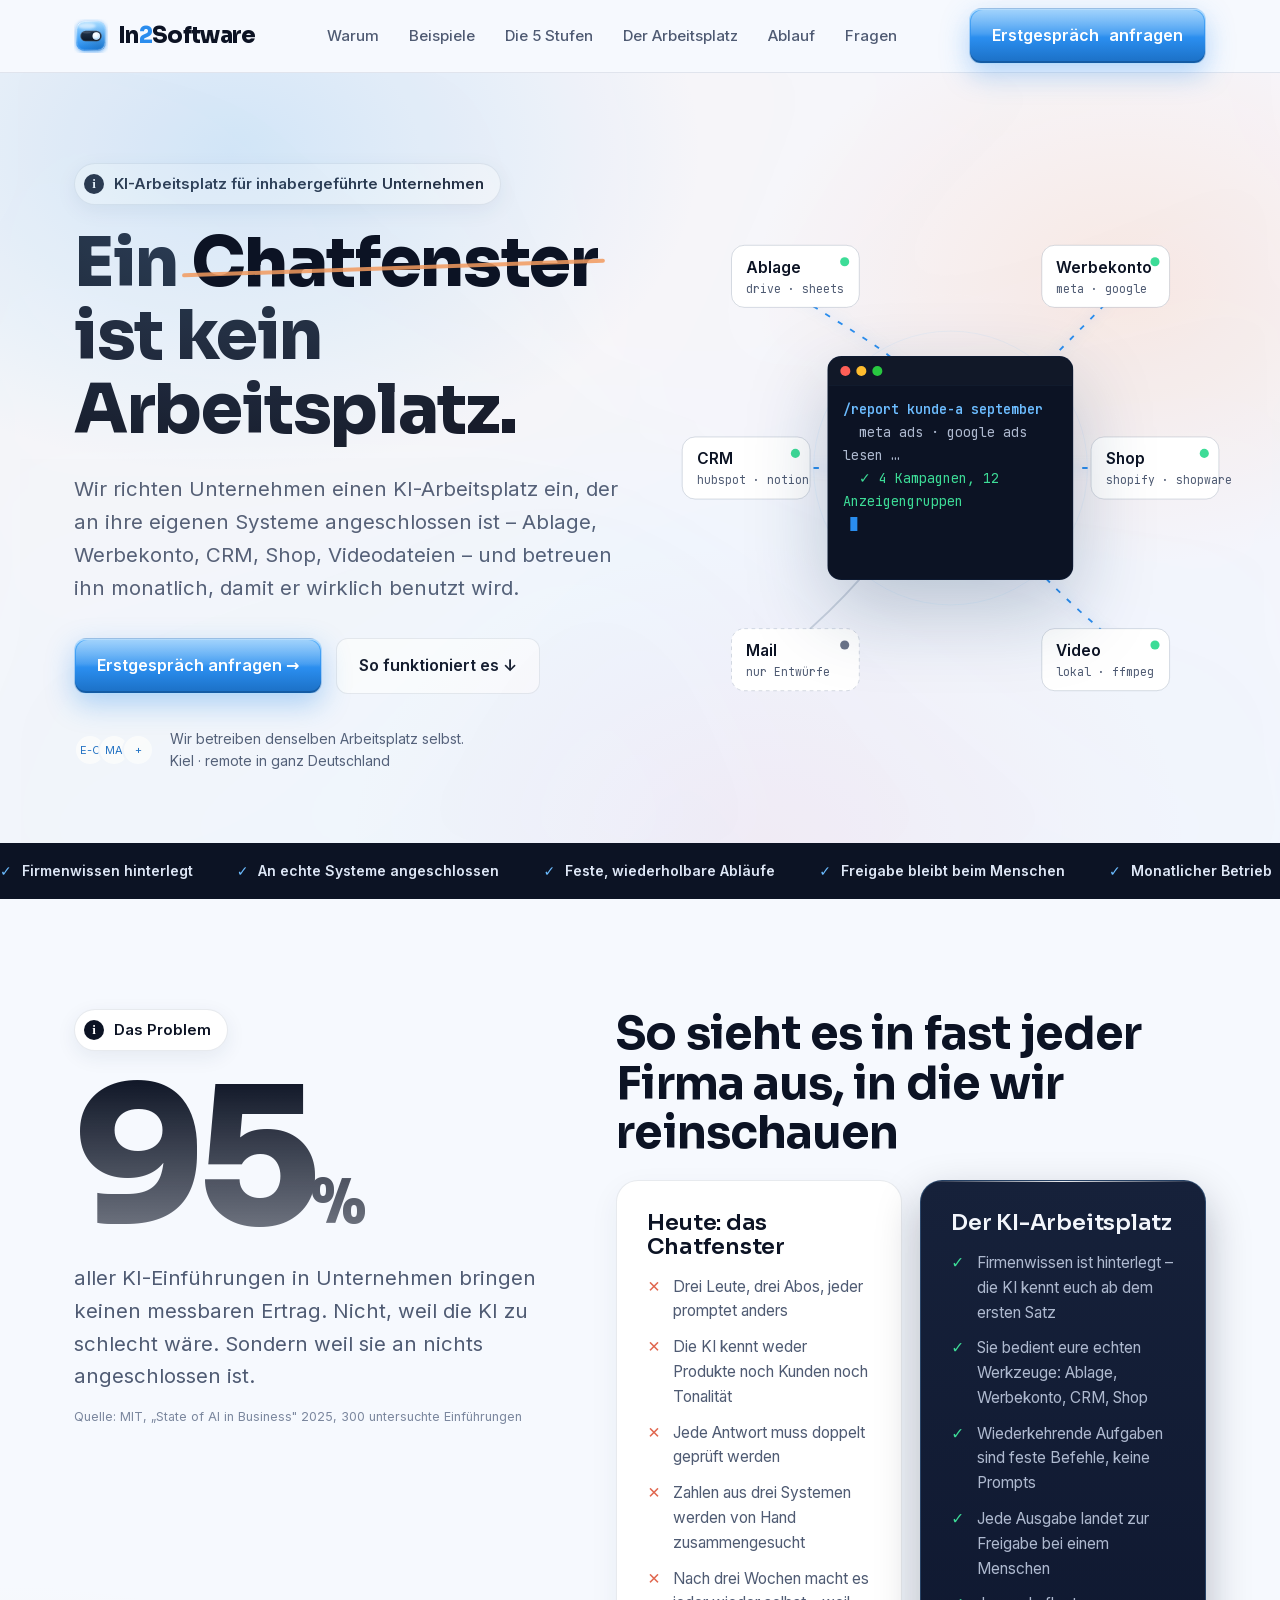
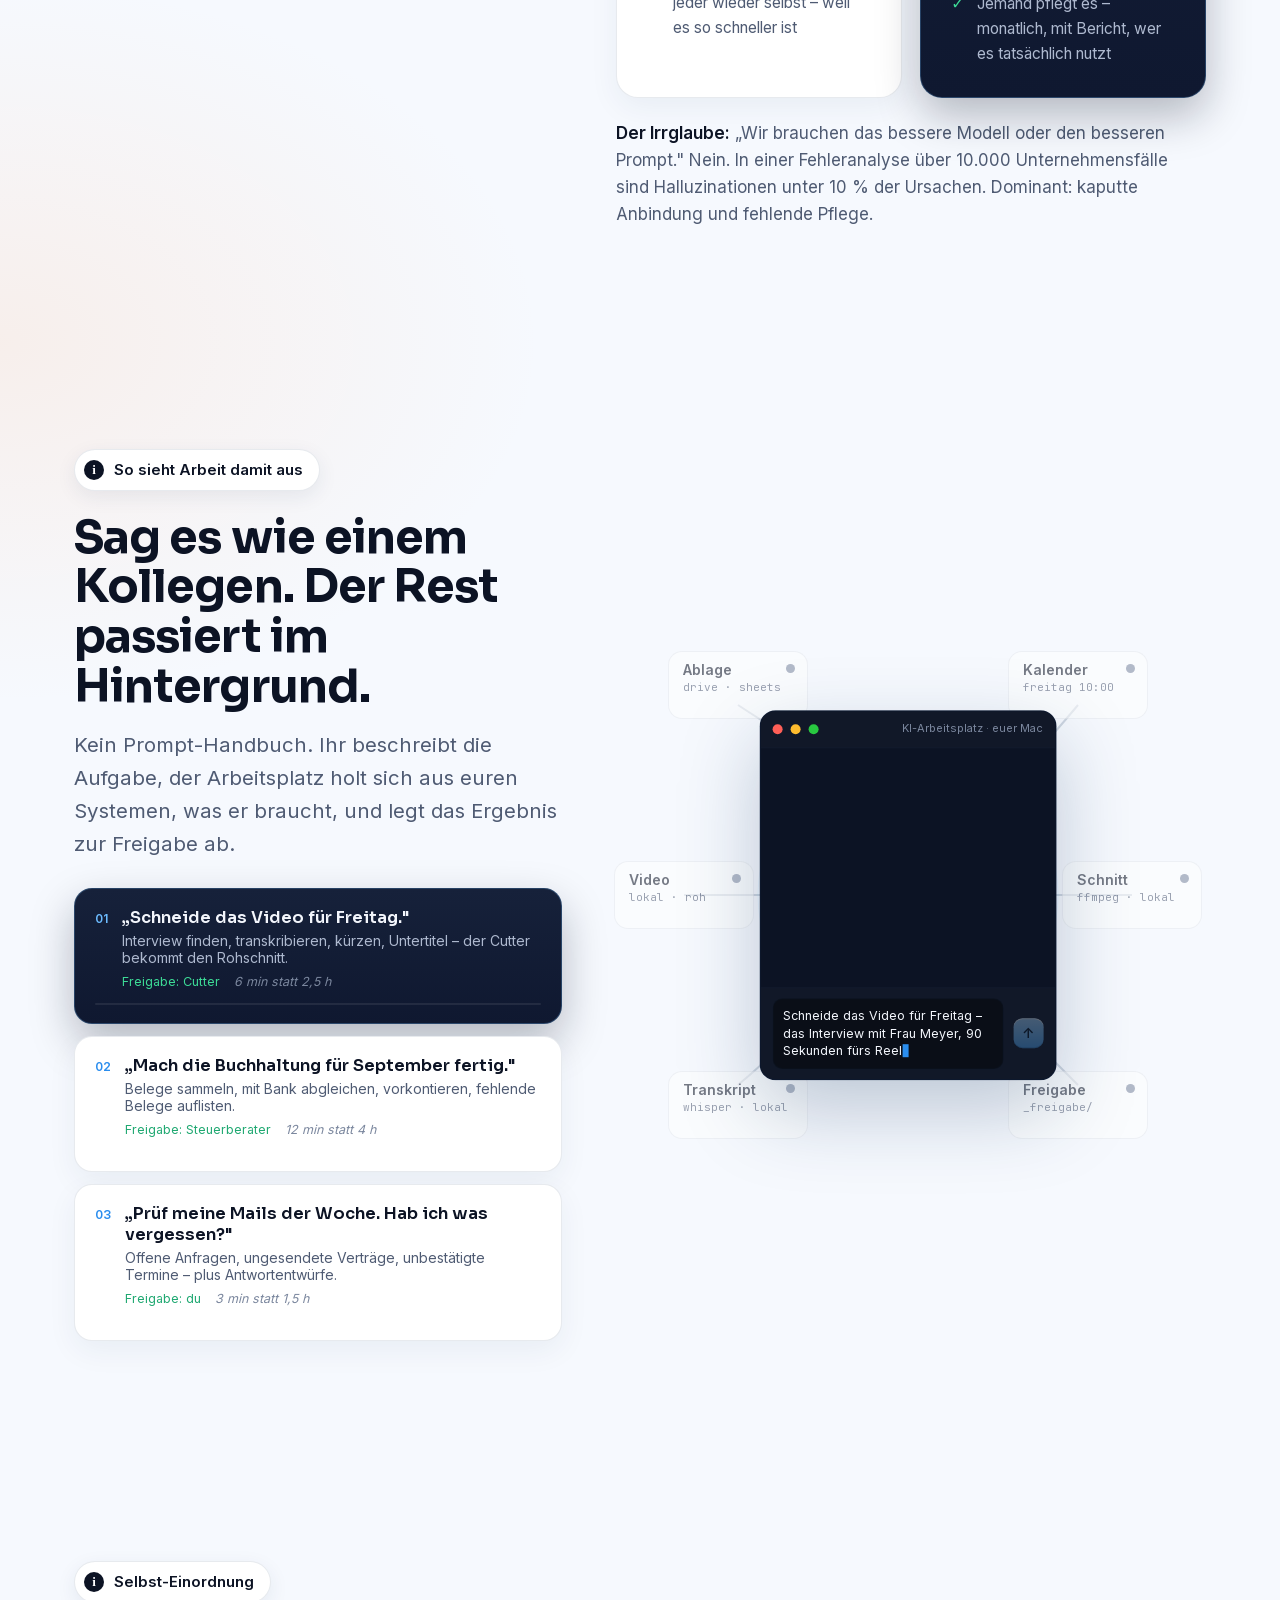
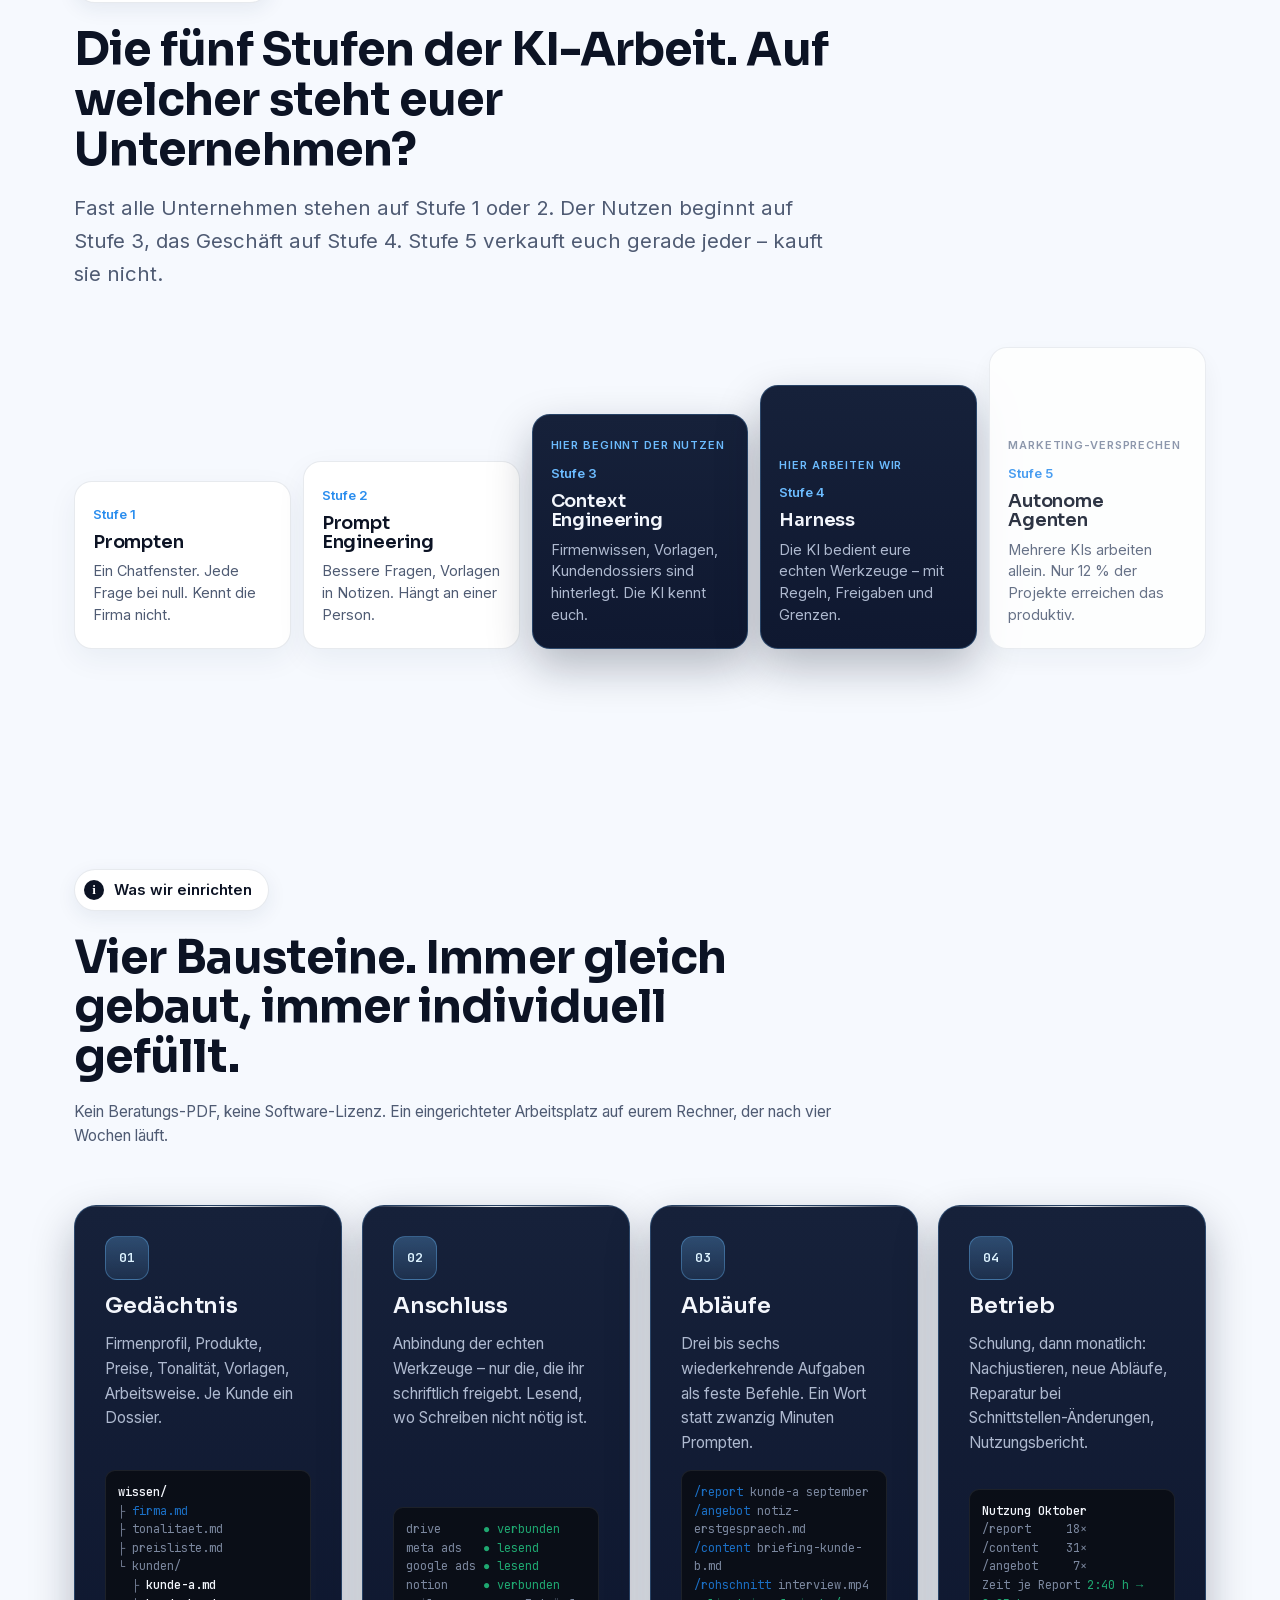
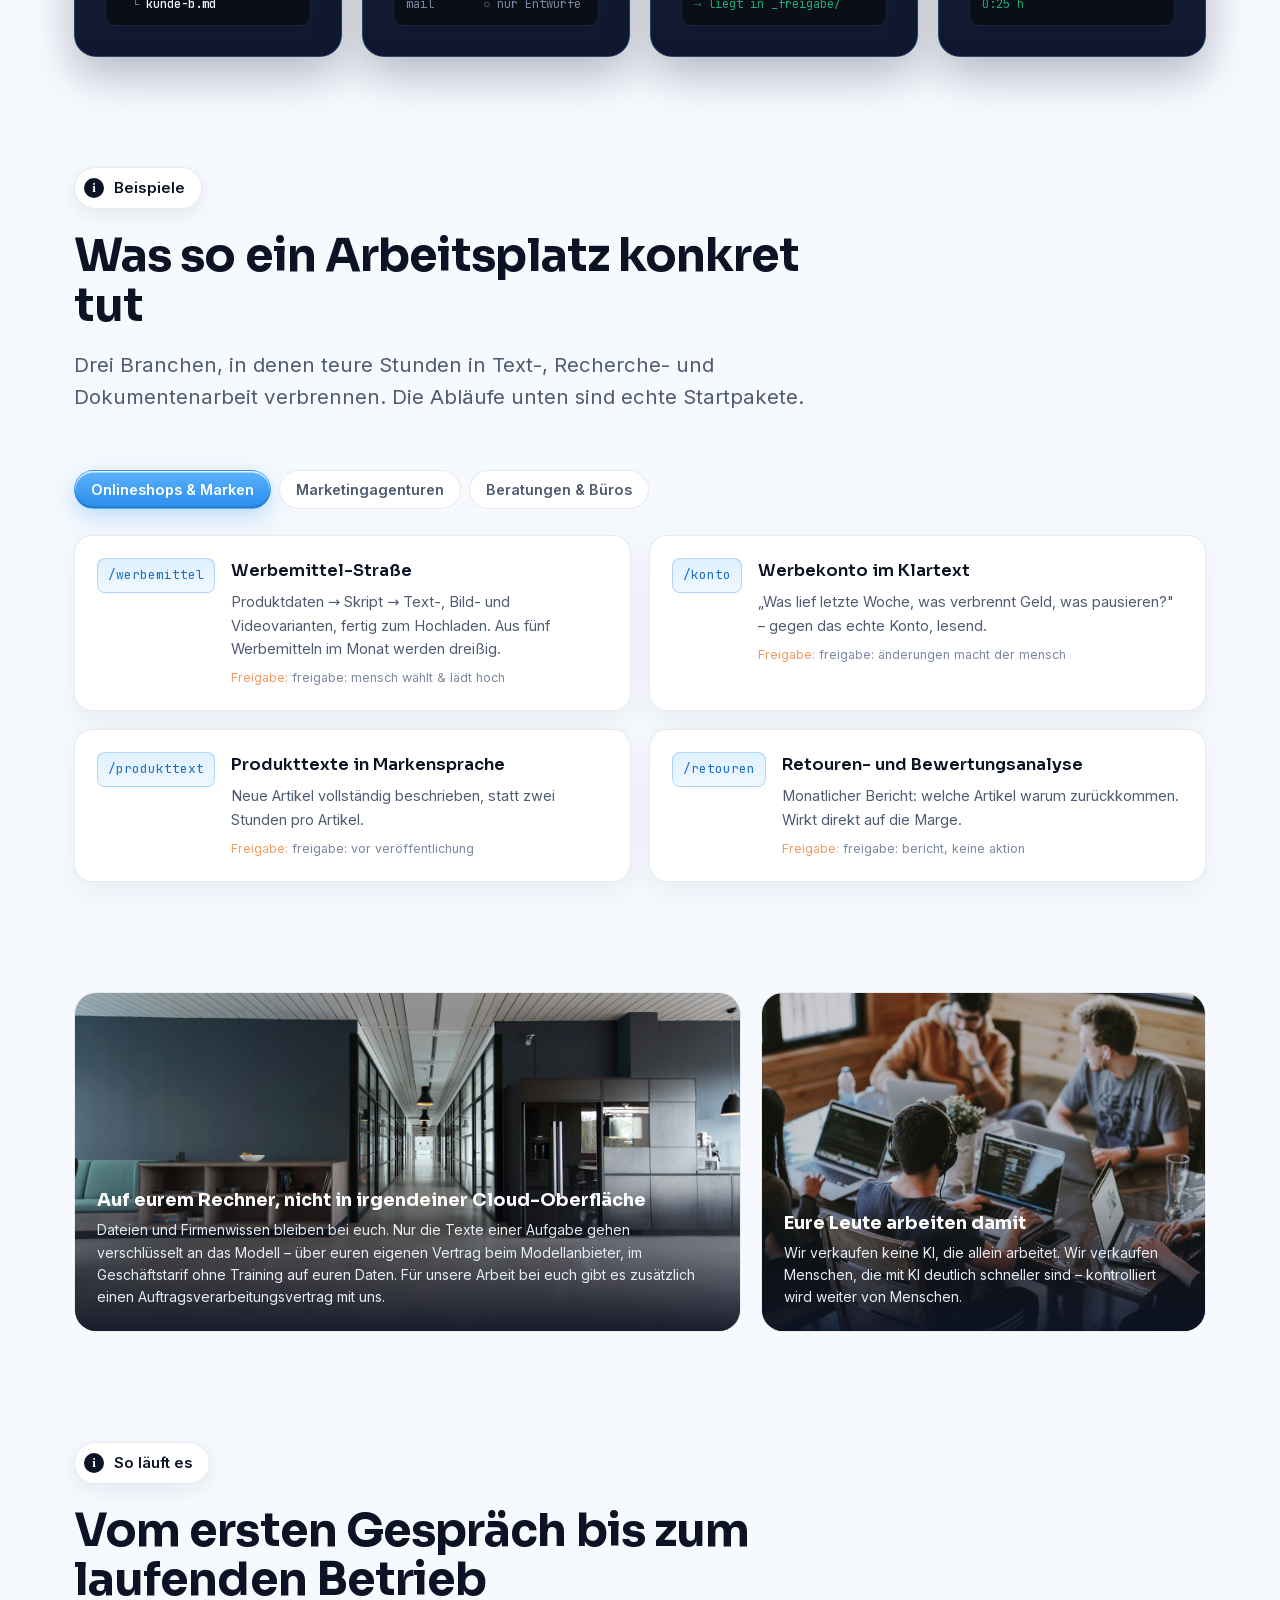
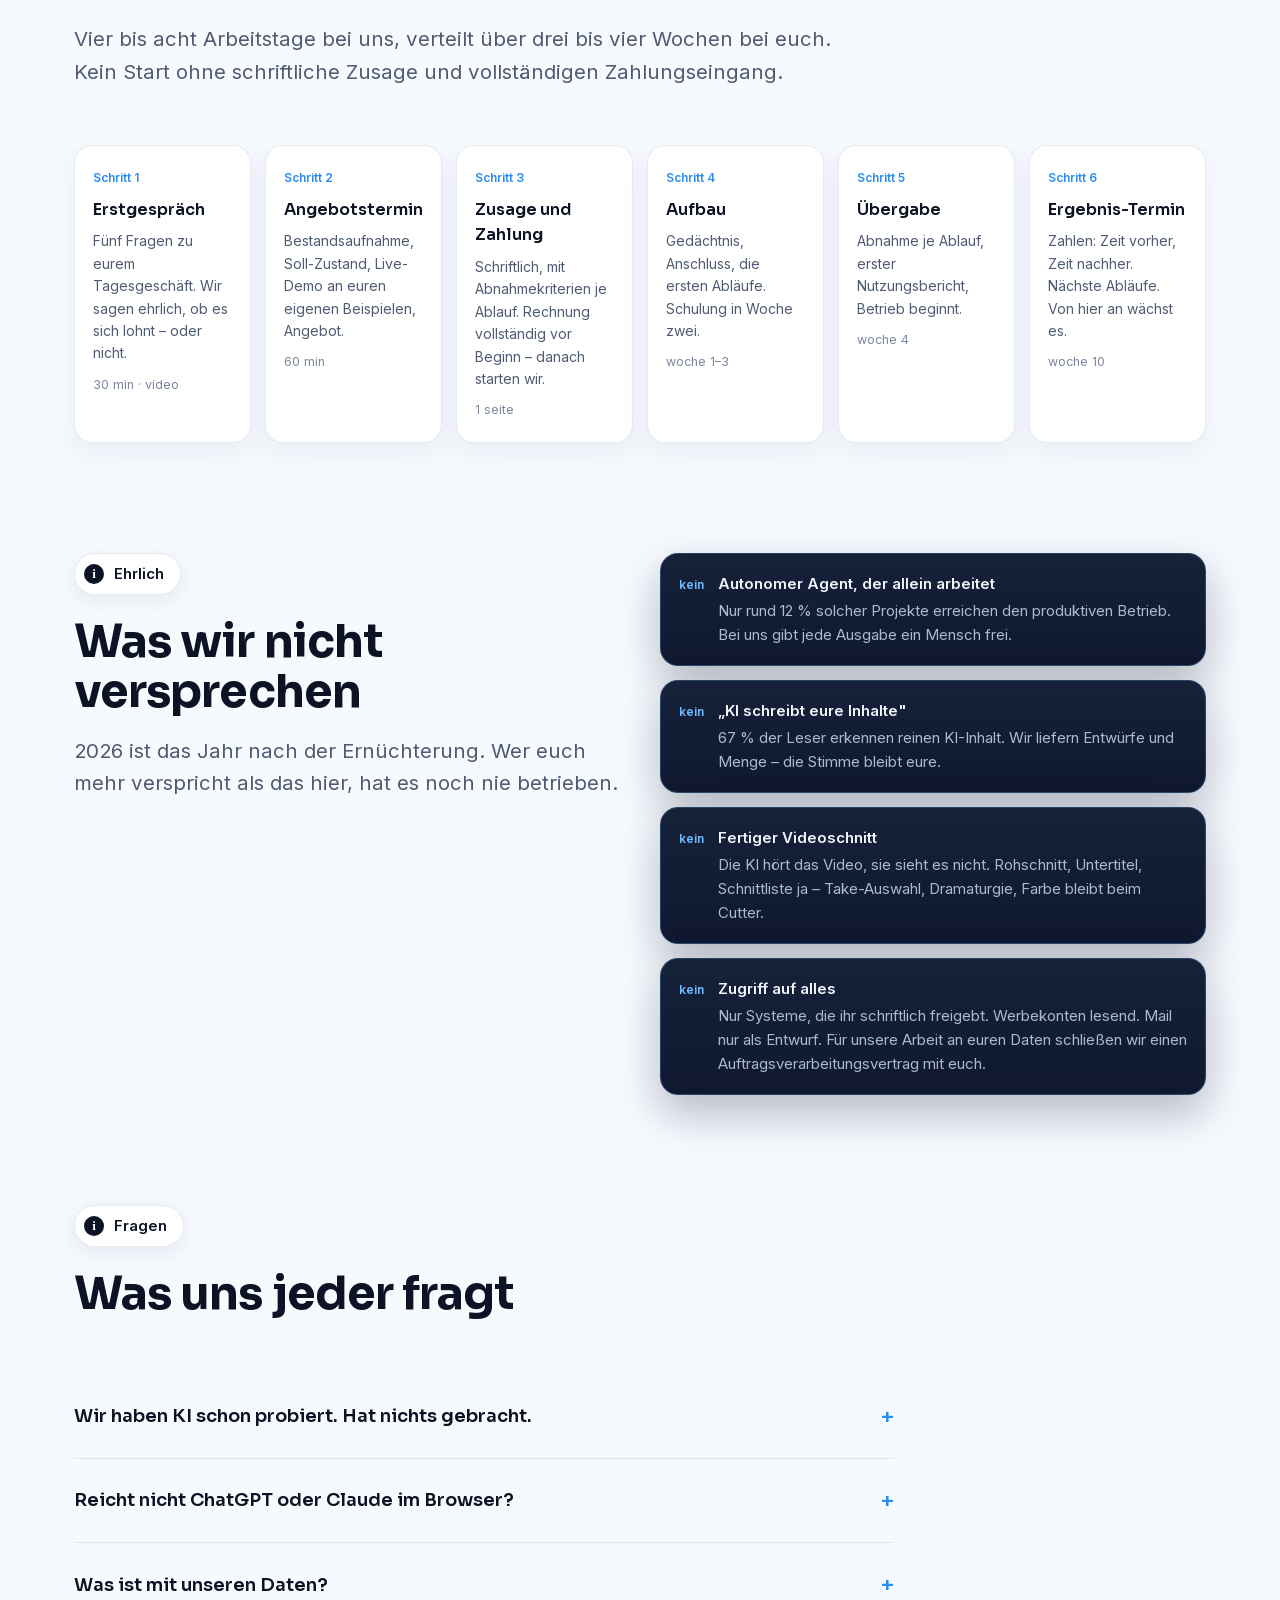
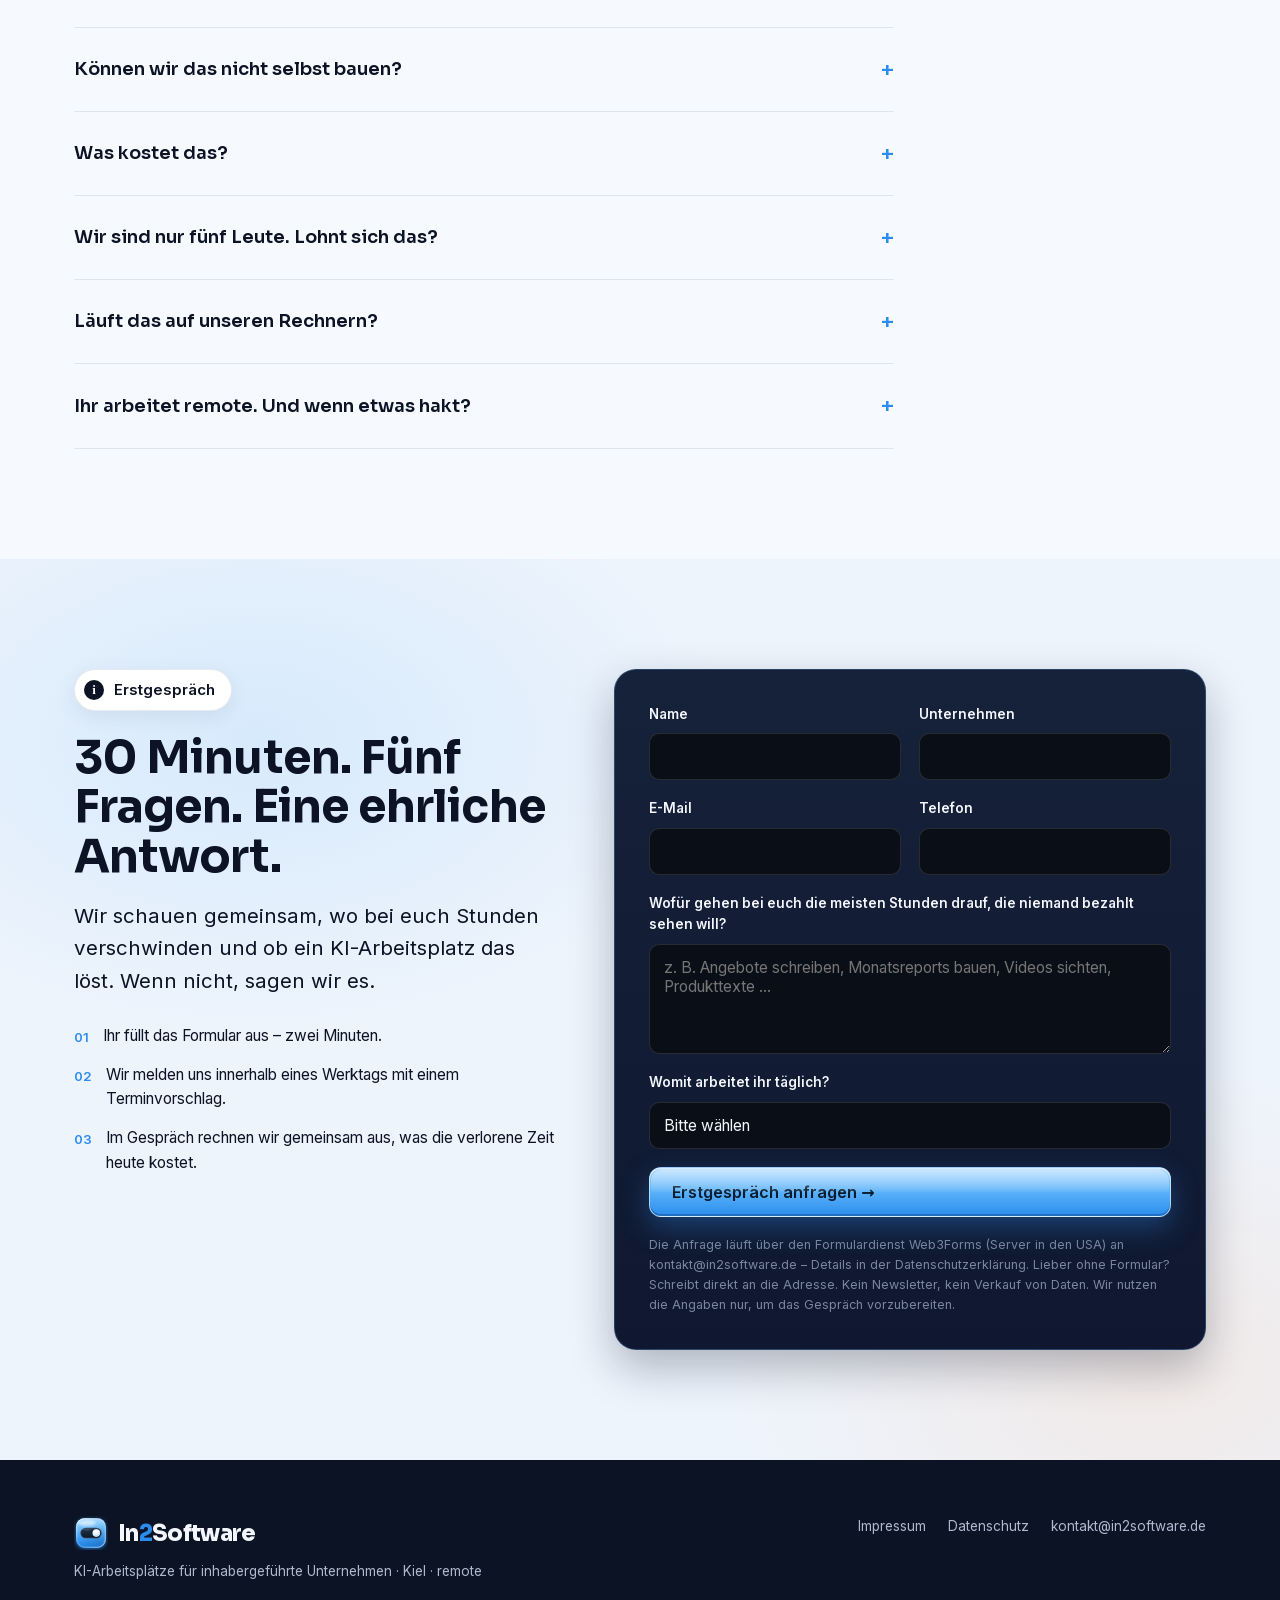
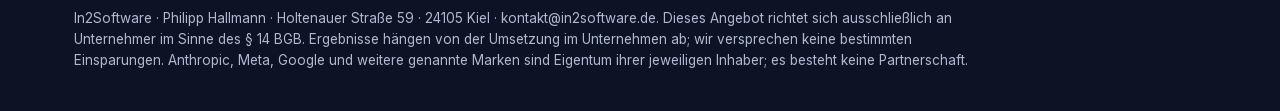
==== commit a41b9fdf: "Web3Forms-Access-Key fuer kontakt@in2software.de eingetragen Co-Authored-By: Claude Opus 5 (1M conte" ====
--- a/index.html
+++ b/index.html
@@ -782,7 +782,7 @@
       </ul>
     </div>
     <form id="lead" action="https://api.web3forms.com/submit" method="post">
-      <input type="hidden" name="access_key" value="WEB3FORMS-KEY-EINTRAGEN">
+      <input type="hidden" name="access_key" value="d80ca872-5dbf-42a1-b02e-2f59169b417d">
       <input type="hidden" name="subject" value="Erstgespräch – Anfrage über in2software.de">
       <input type="hidden" name="from_name" value="Website in2software.de">
       <input type="checkbox" name="botcheck" class="hp" tabindex="-1" autocomplete="off" aria-hidden="true">
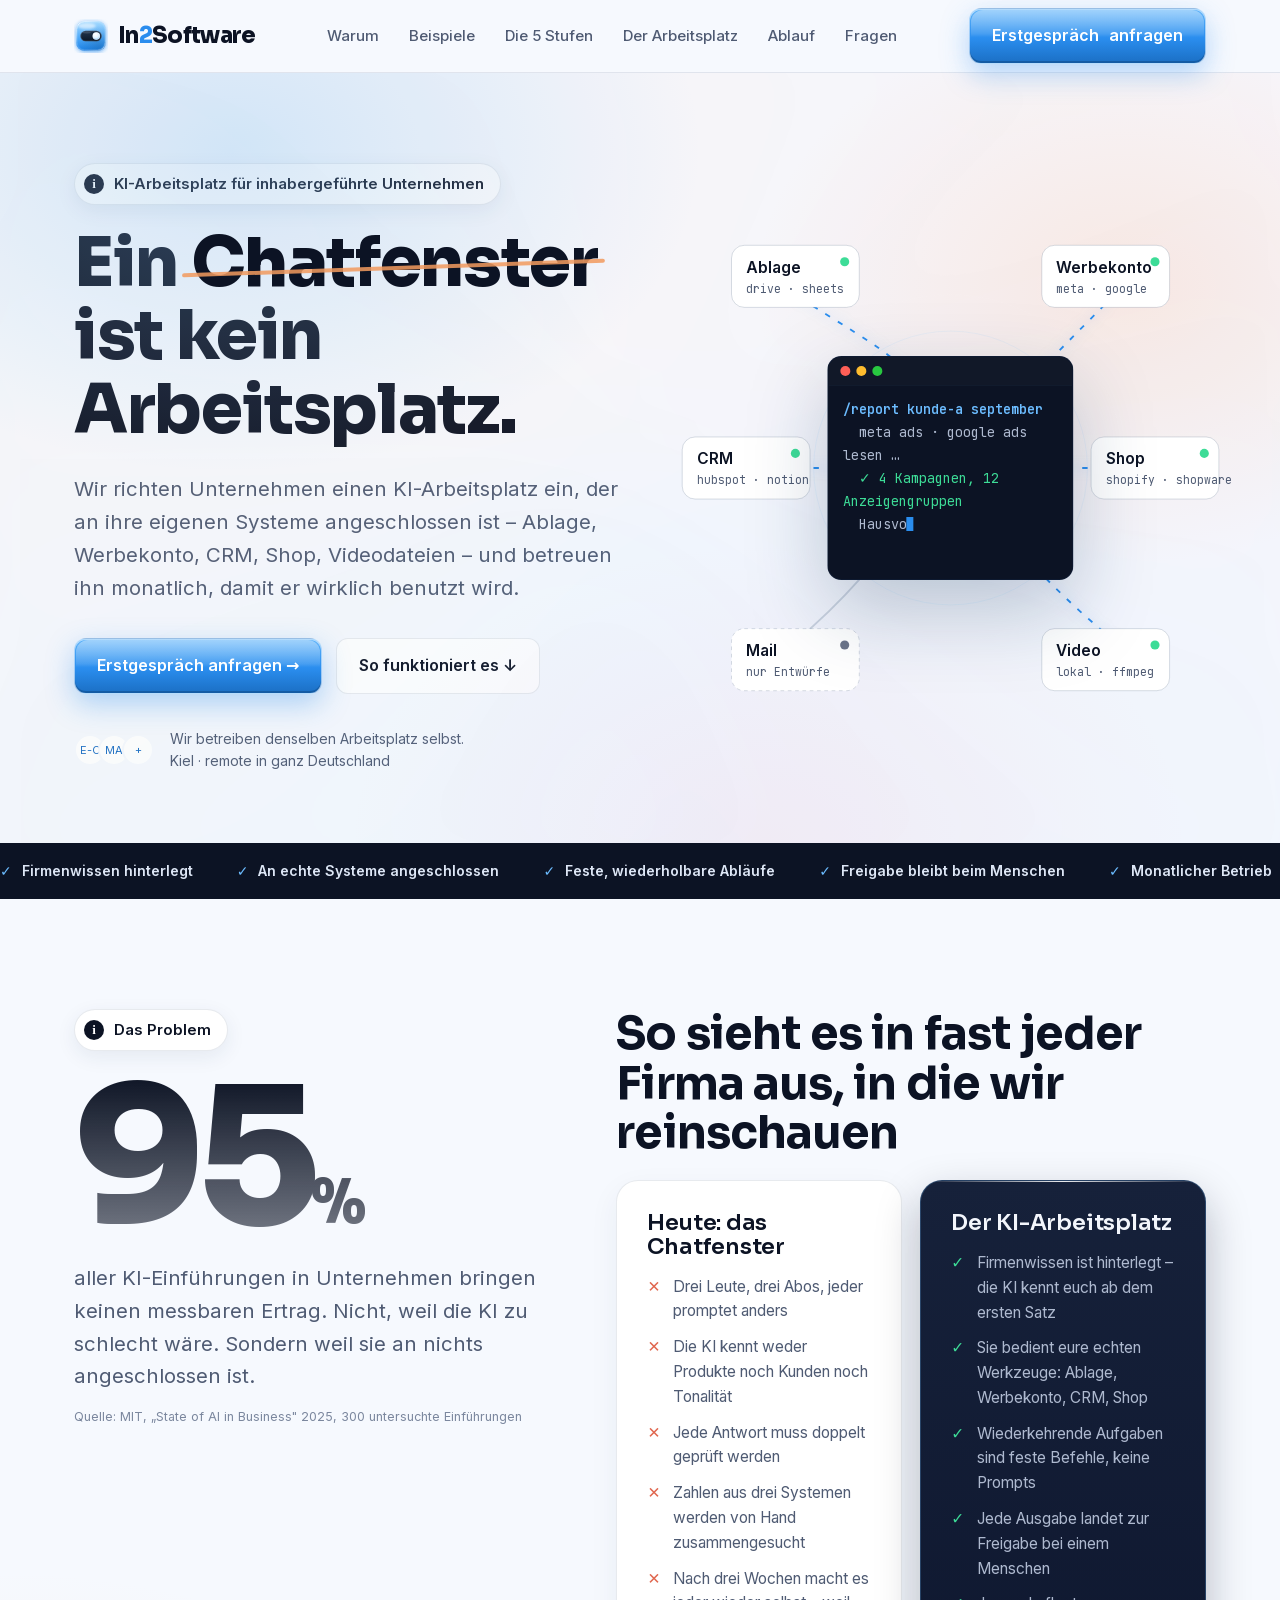
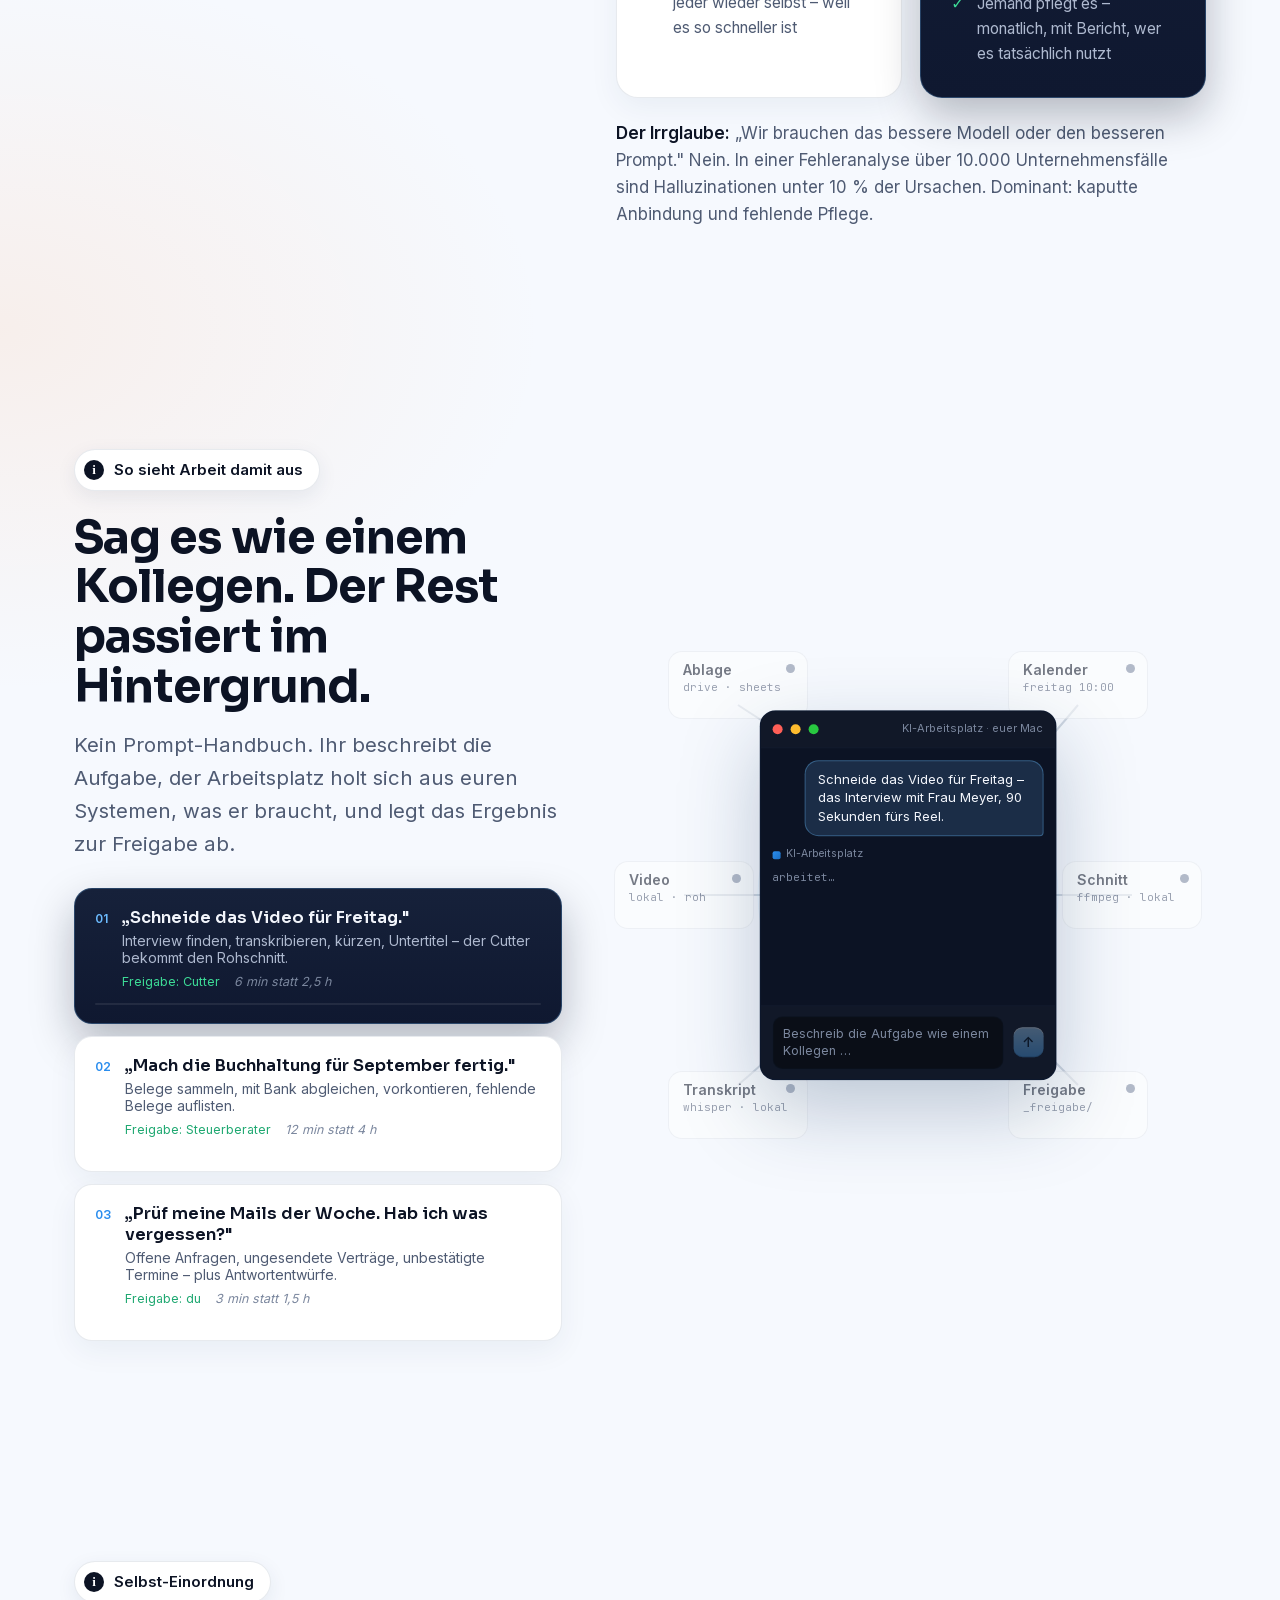
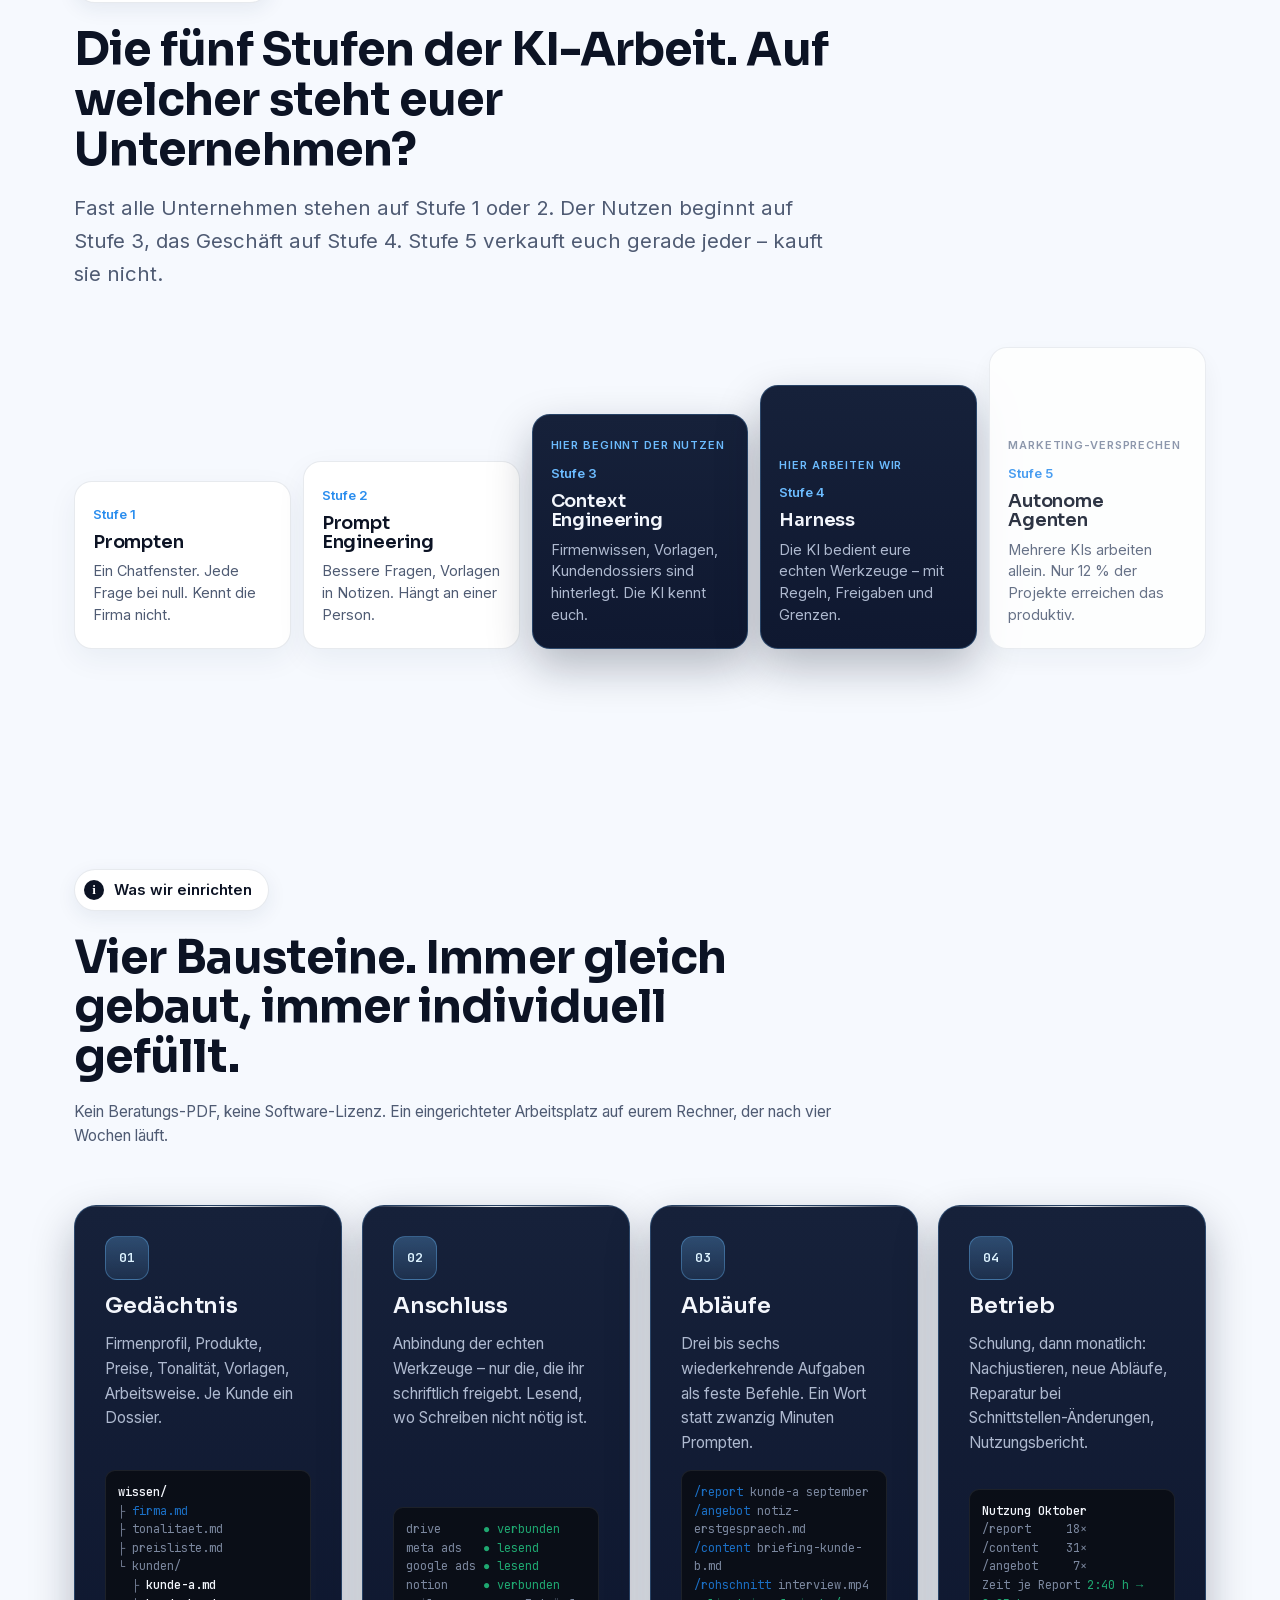
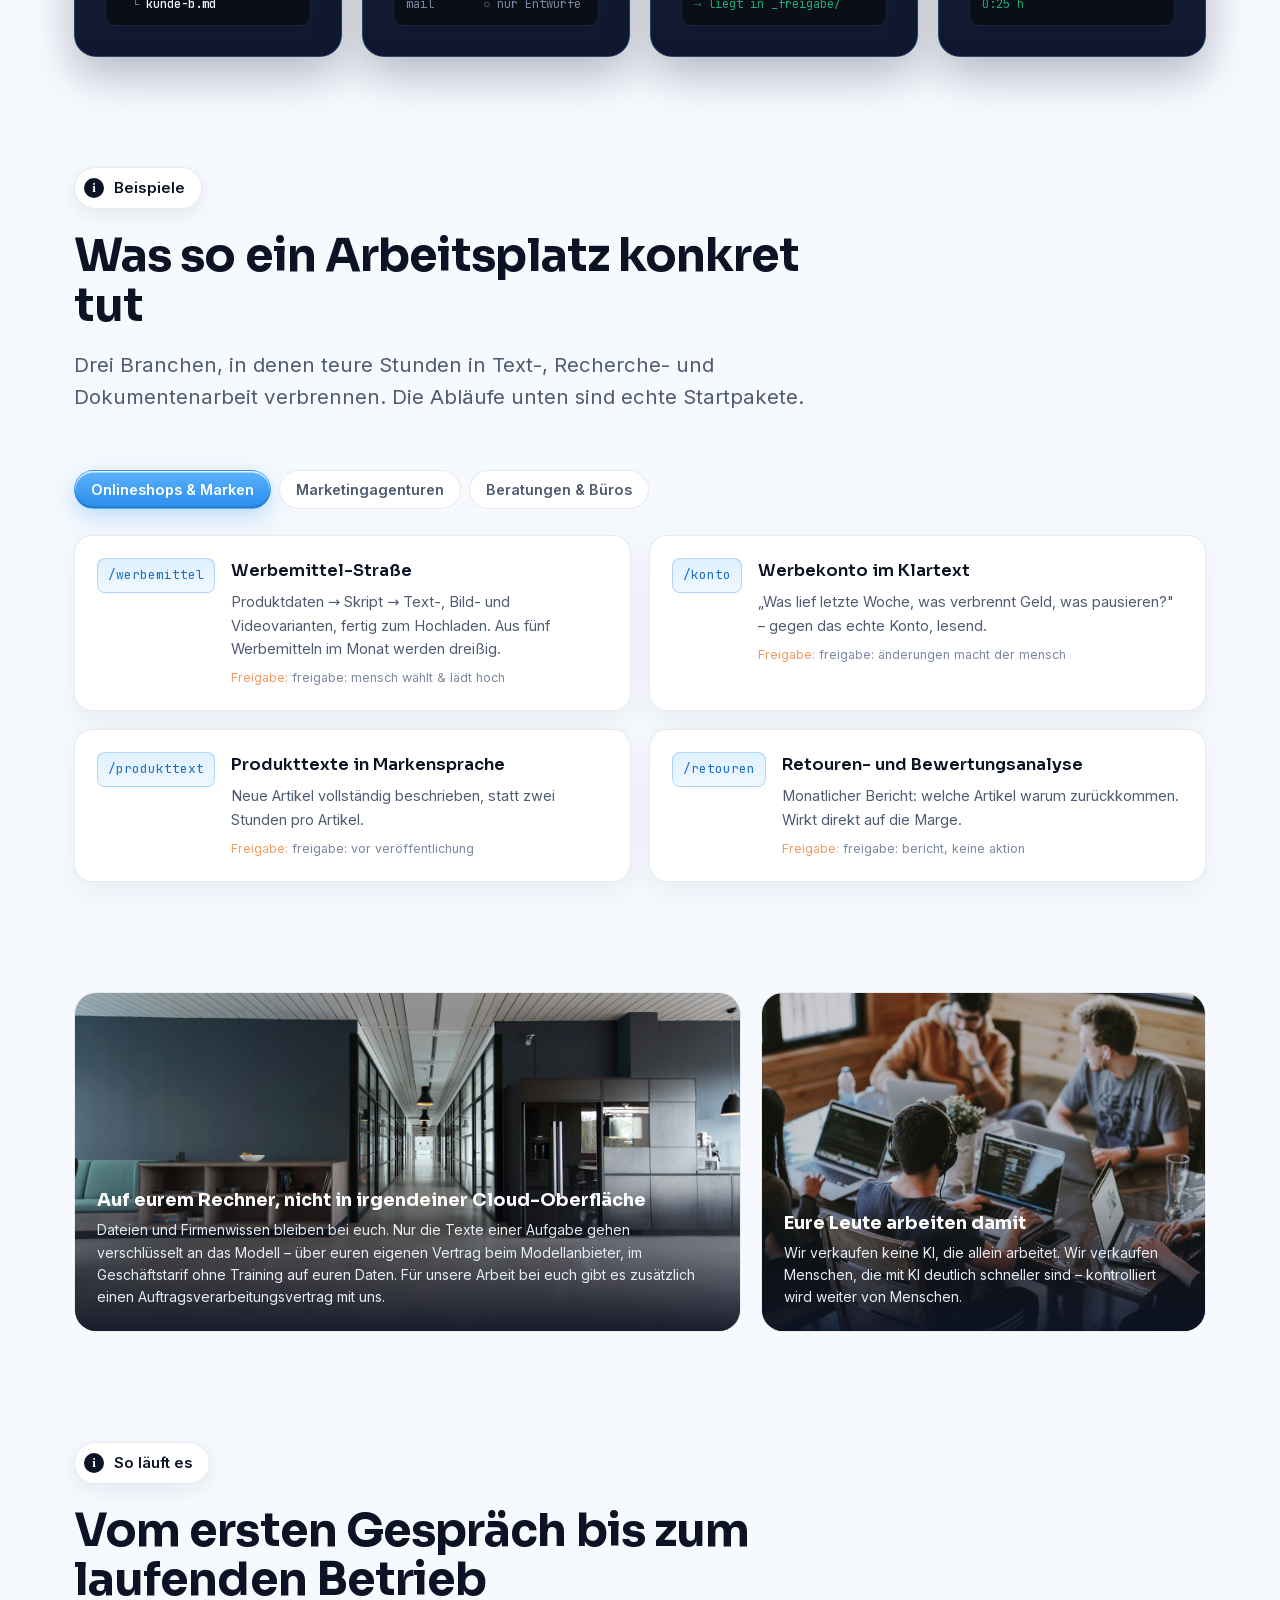
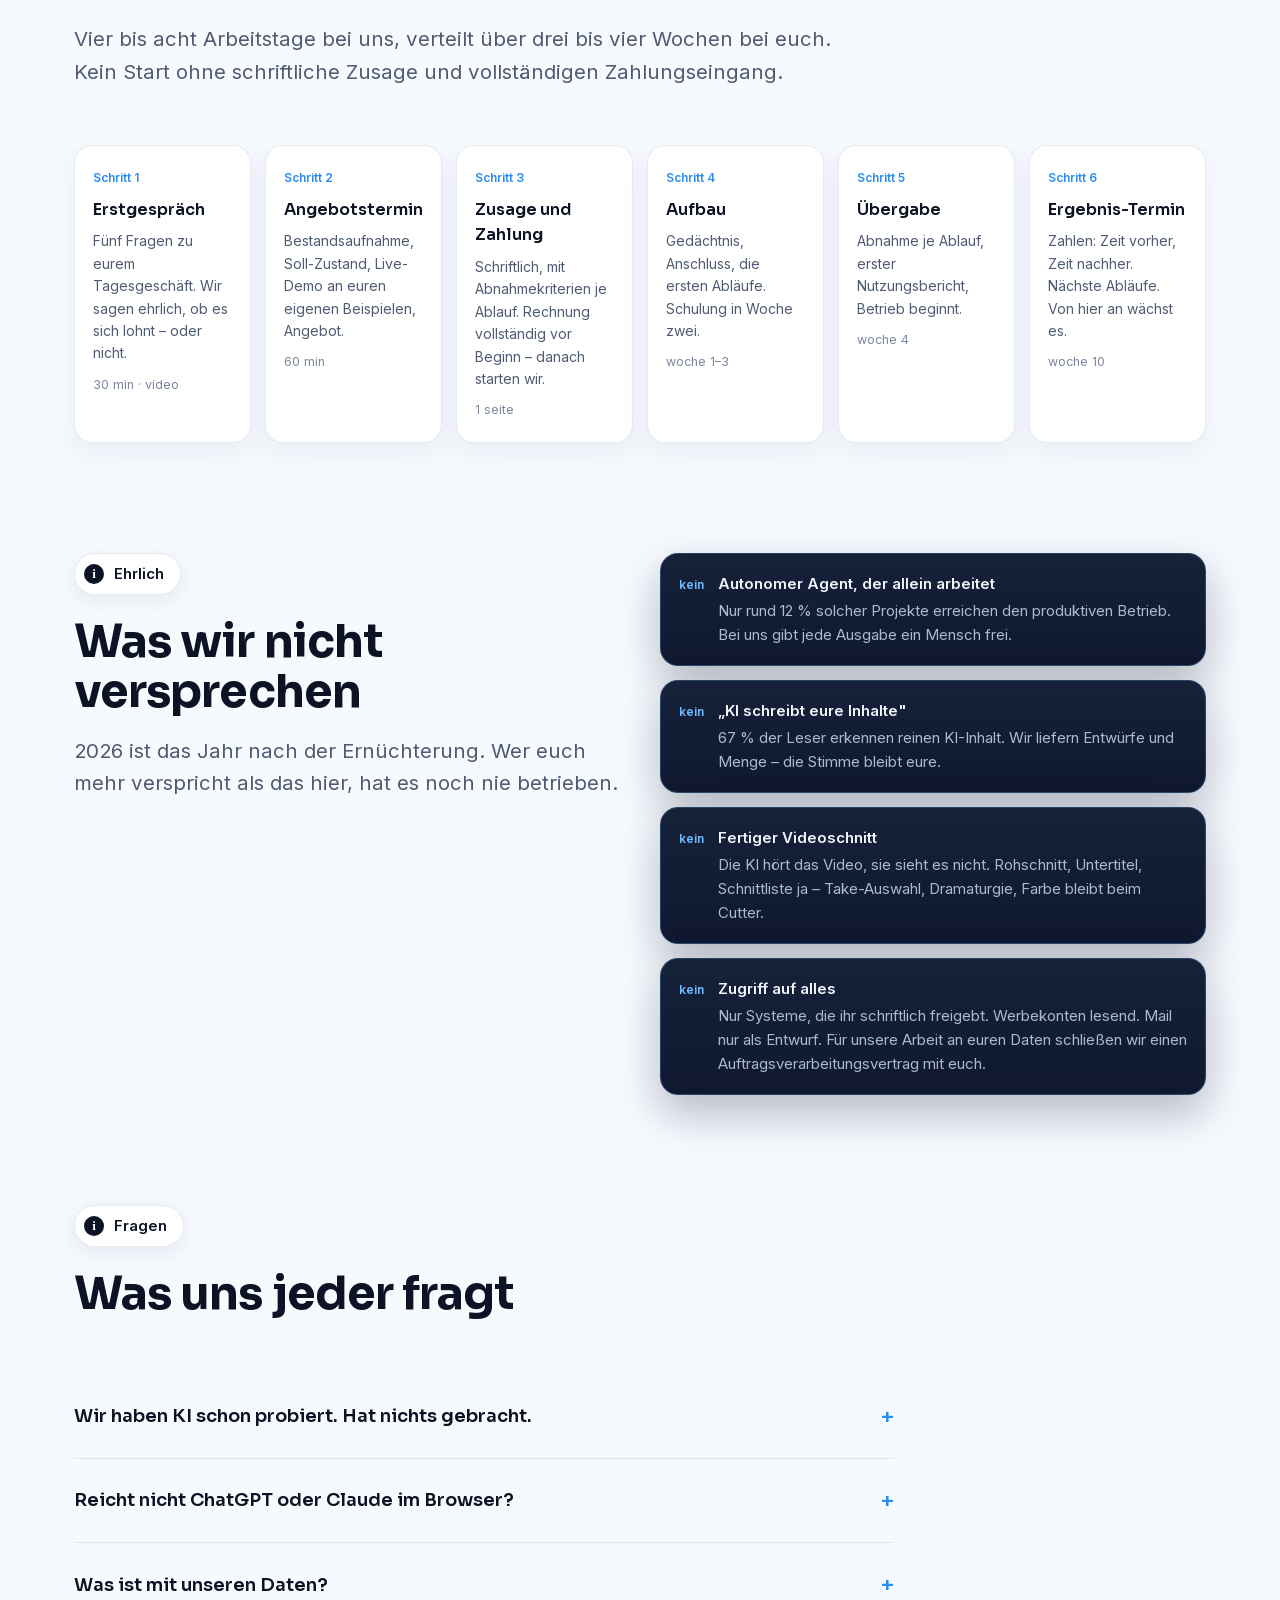
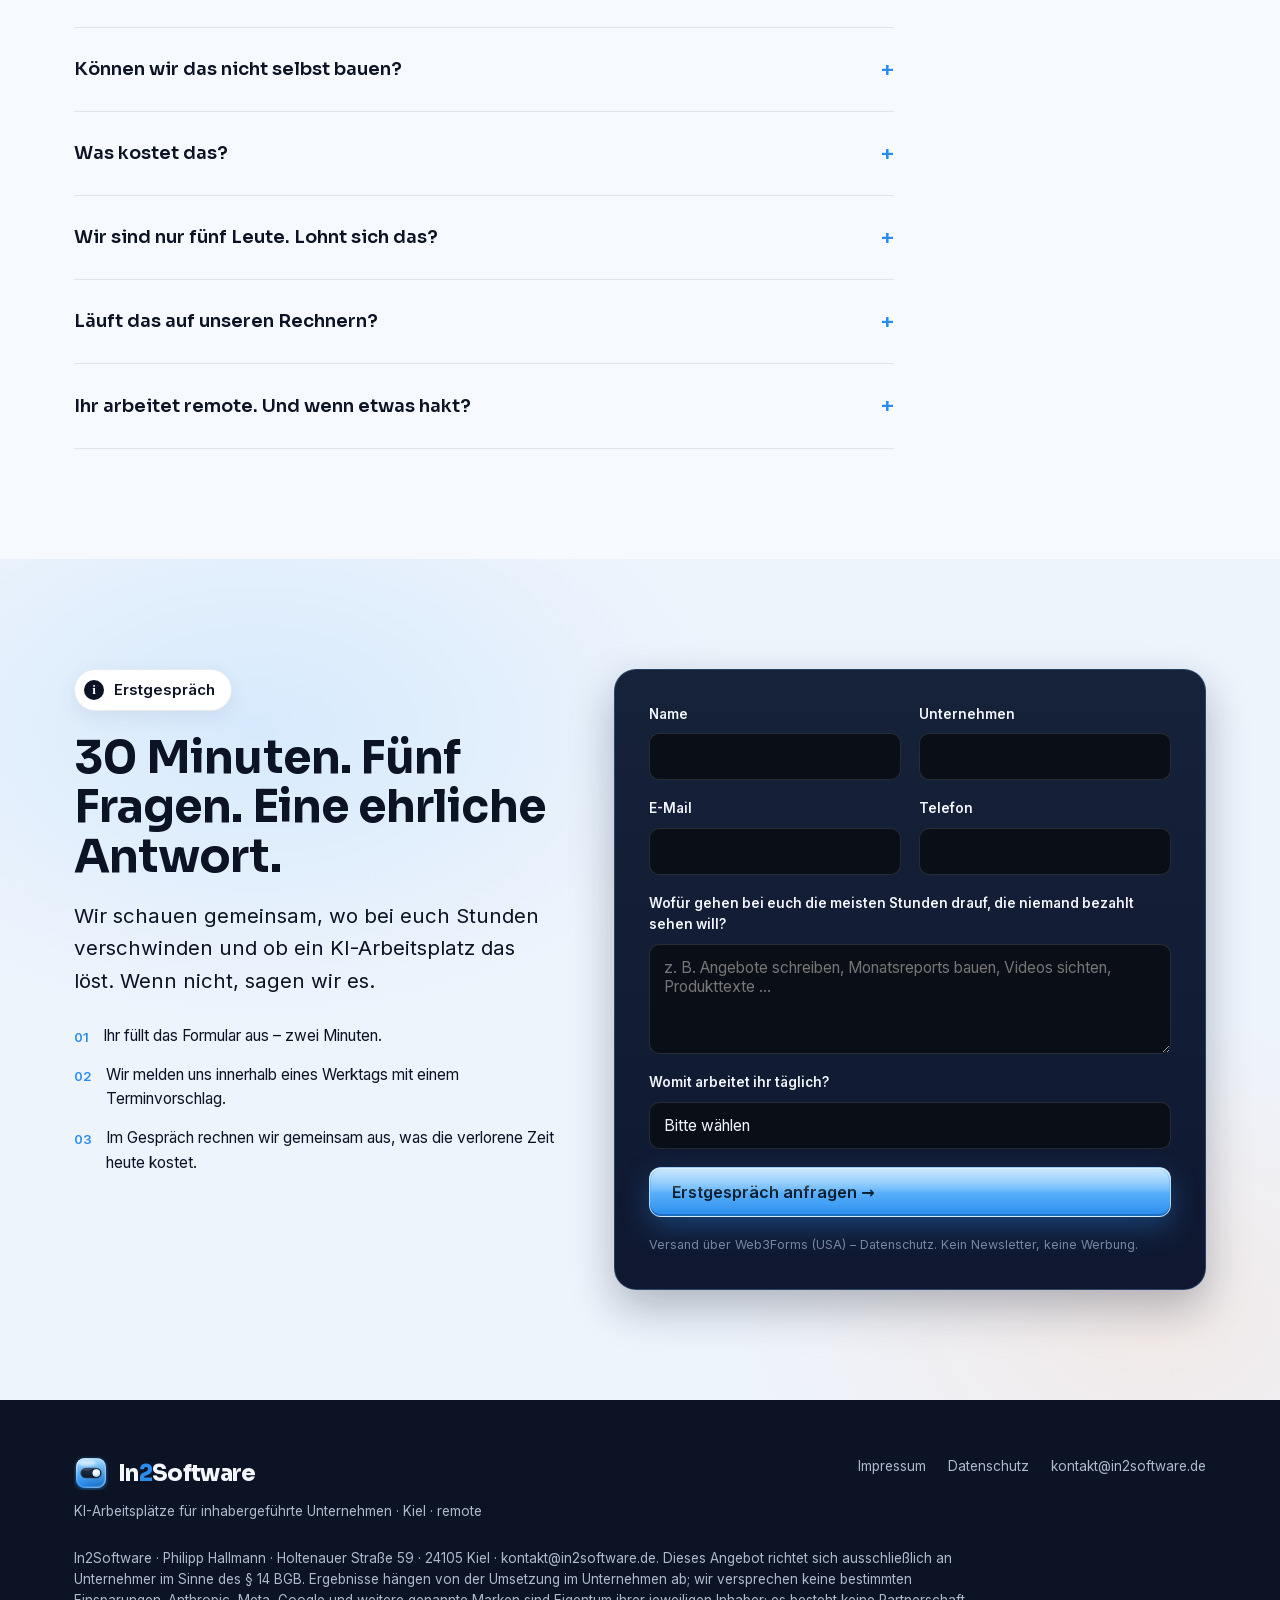
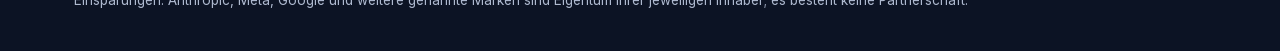
==== commit 500adc81: "Formular: Hinweis- und Bestaetigungstext gekuerzt Co-Authored-By: Claude Opus 5 (1M context) <norepl" ====
--- a/index.html
+++ b/index.html
@@ -799,9 +799,9 @@
         <select name="systeme"><option value="">Bitte wählen</option><option>Google Workspace / Drive</option><option>Microsoft 365</option><option>Shopify / Shopware + Werbekonten</option><option>HubSpot / Pipedrive / Notion</option><option>Schnittprogramme (Premiere, DaVinci, CapCut)</option><option>Anderes</option></select>
       </label>
       <button class="btn btn-primary" type="submit" id="send">Erstgespräch anfragen →</button>
-      <div class="fine">Die Anfrage läuft über den Formulardienst Web3Forms (Server in den USA) an <a href="mailto:kontakt@in2software.de">kontakt@in2software.de</a> – Details in der <a href="datenschutz.html#kontakt">Datenschutzerklärung</a>. Lieber ohne Formular? Schreibt direkt an die Adresse. Kein Newsletter, kein Verkauf von Daten. Wir nutzen die Angaben nur, um das Gespräch vorzubereiten.</div>
+      <div class="fine">Versand über Web3Forms (USA) – <a href="datenschutz.html#kontakt">Datenschutz</a>. Kein Newsletter, keine Werbung.</div>
       <div class="done" id="done">
-        <b>Anfrage übermittelt.</b> Wir antworten innerhalb eines Werktags mit einem Terminvorschlag. Bis dahin: Zählt einmal grob, wie viele Stunden pro Woche in den genannten Aufgaben stecken – das ist die erste Zahl, die wir brauchen.
+        <b>Anfrage übermittelt.</b> Wir melden uns innerhalb eines Werktags mit einem Terminvorschlag.
       </div>
       <div class="done fail" id="fail">
         <b>Das Senden hat nicht geklappt.</b> Bitte schickt uns den Text direkt – der Knopf unten öffnet euer E-Mail-Programm, oder ihr kopiert ihn an <a href="mailto:kontakt@in2software.de">kontakt@in2software.de</a>.
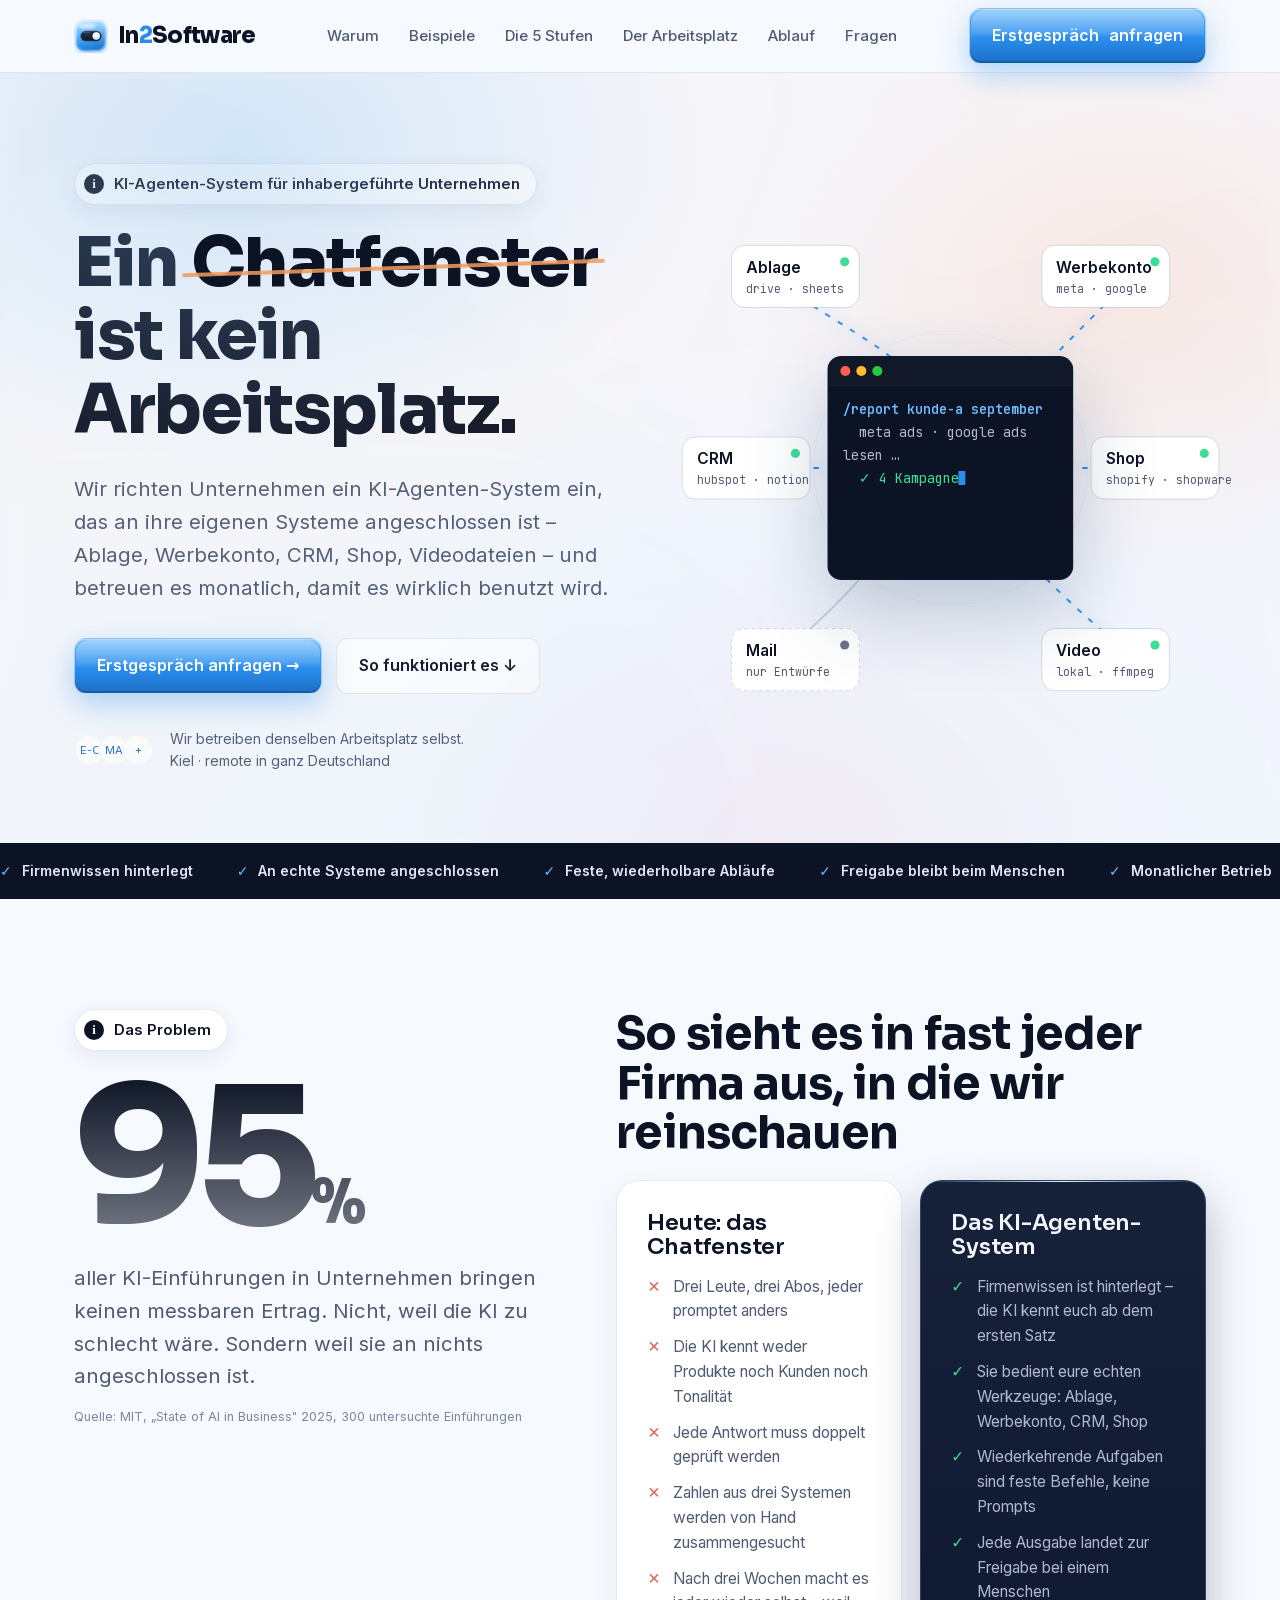
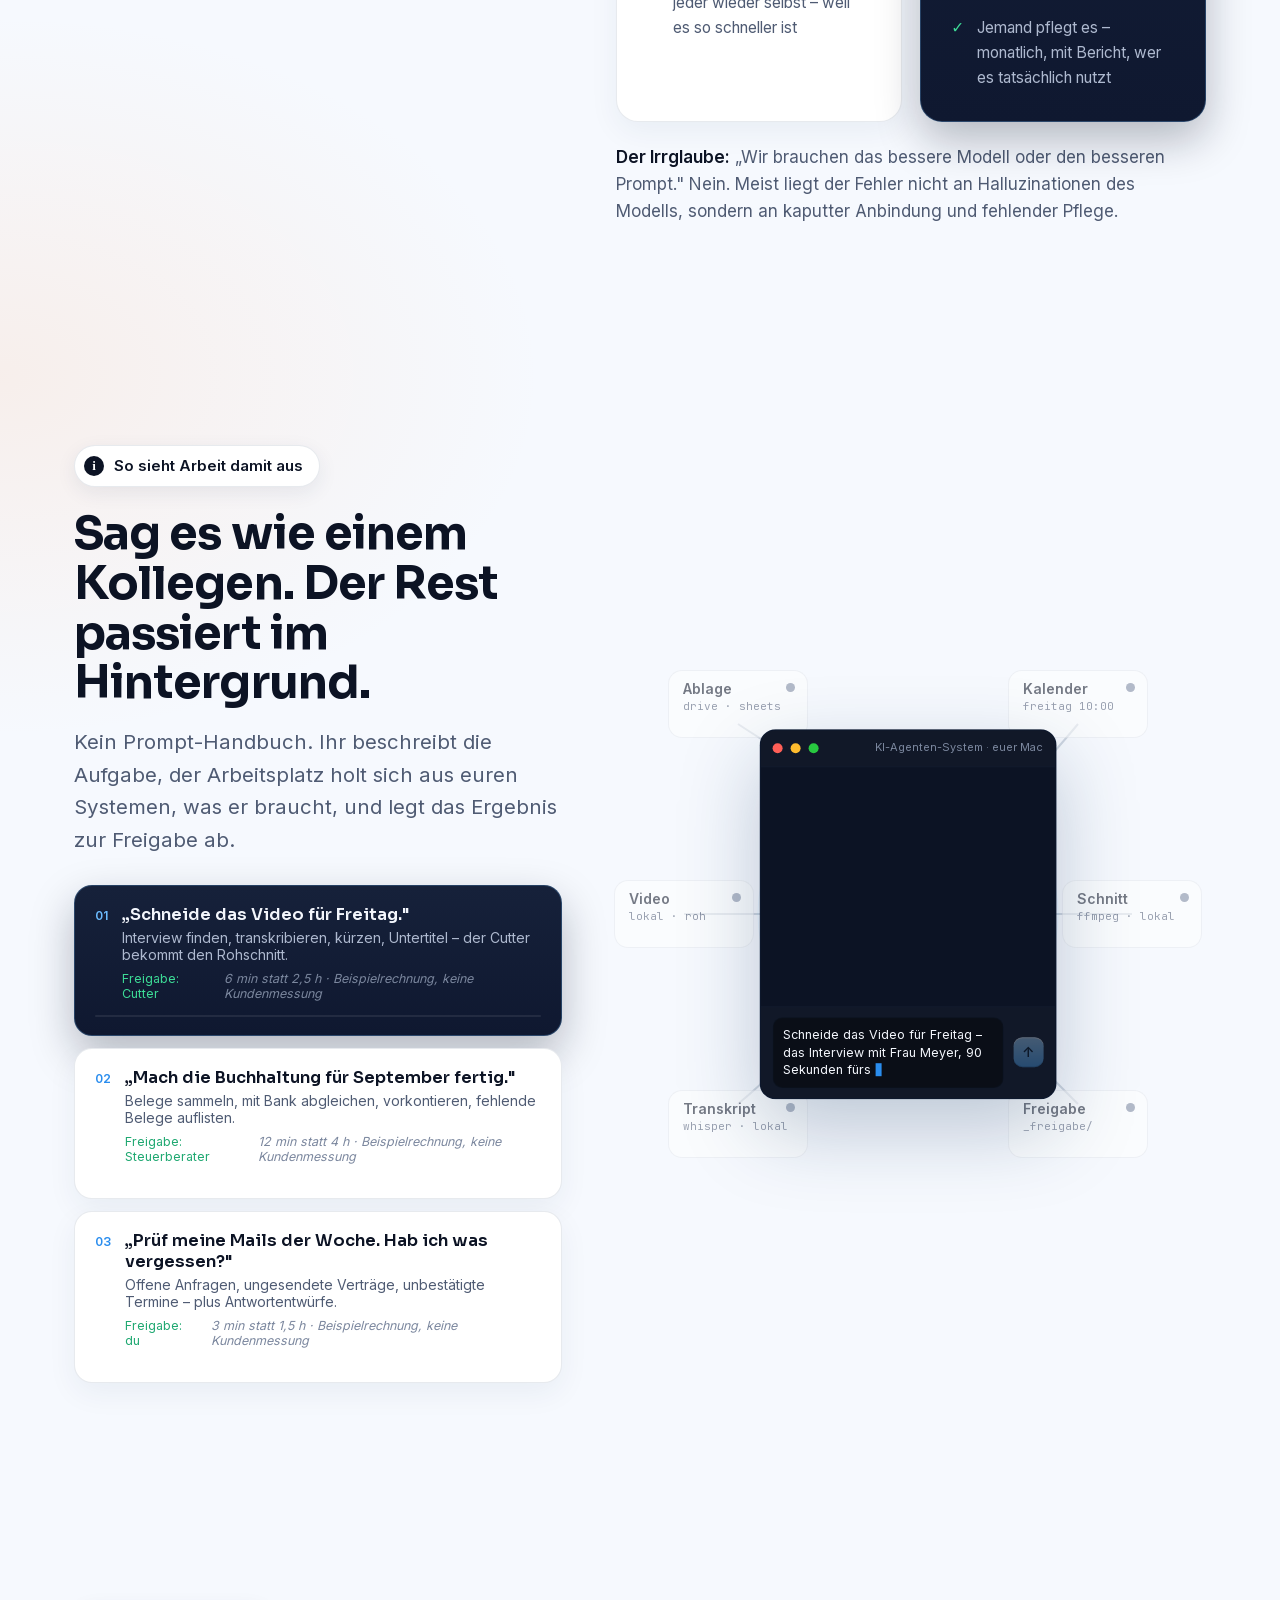
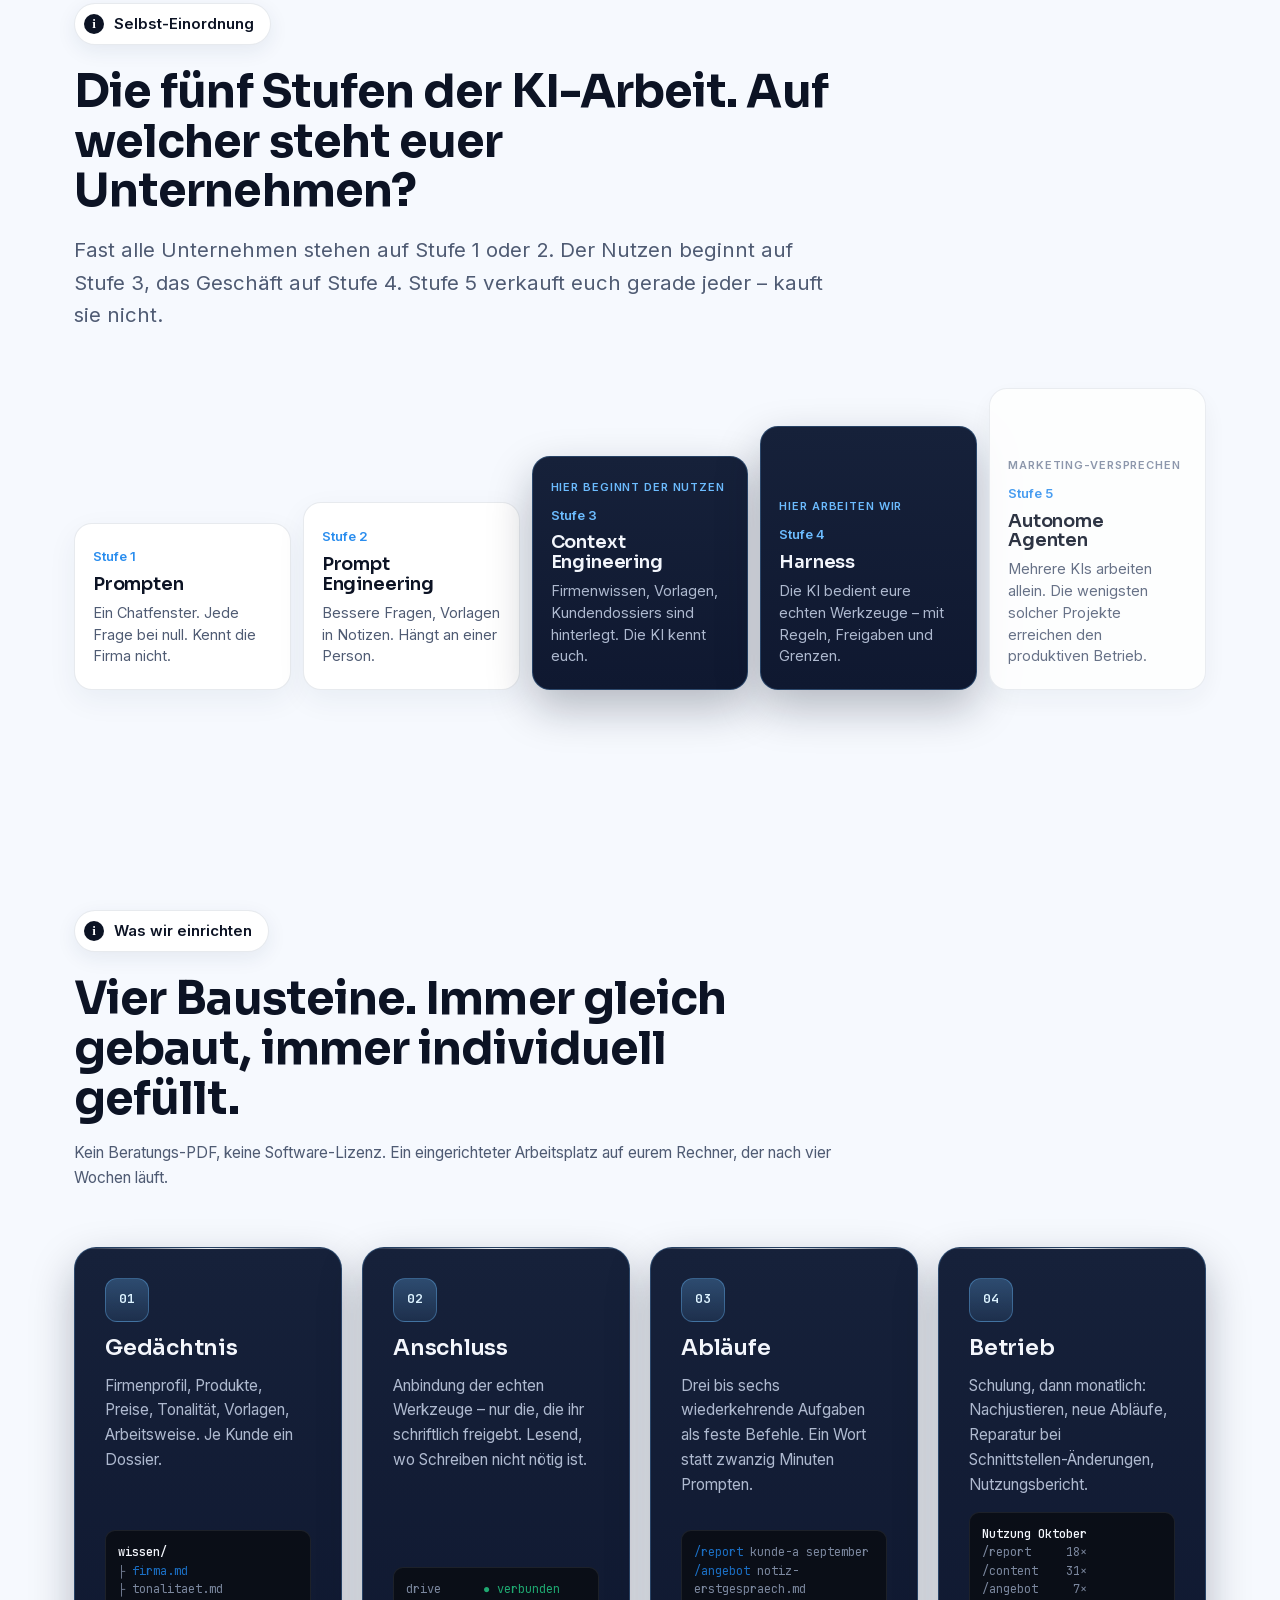
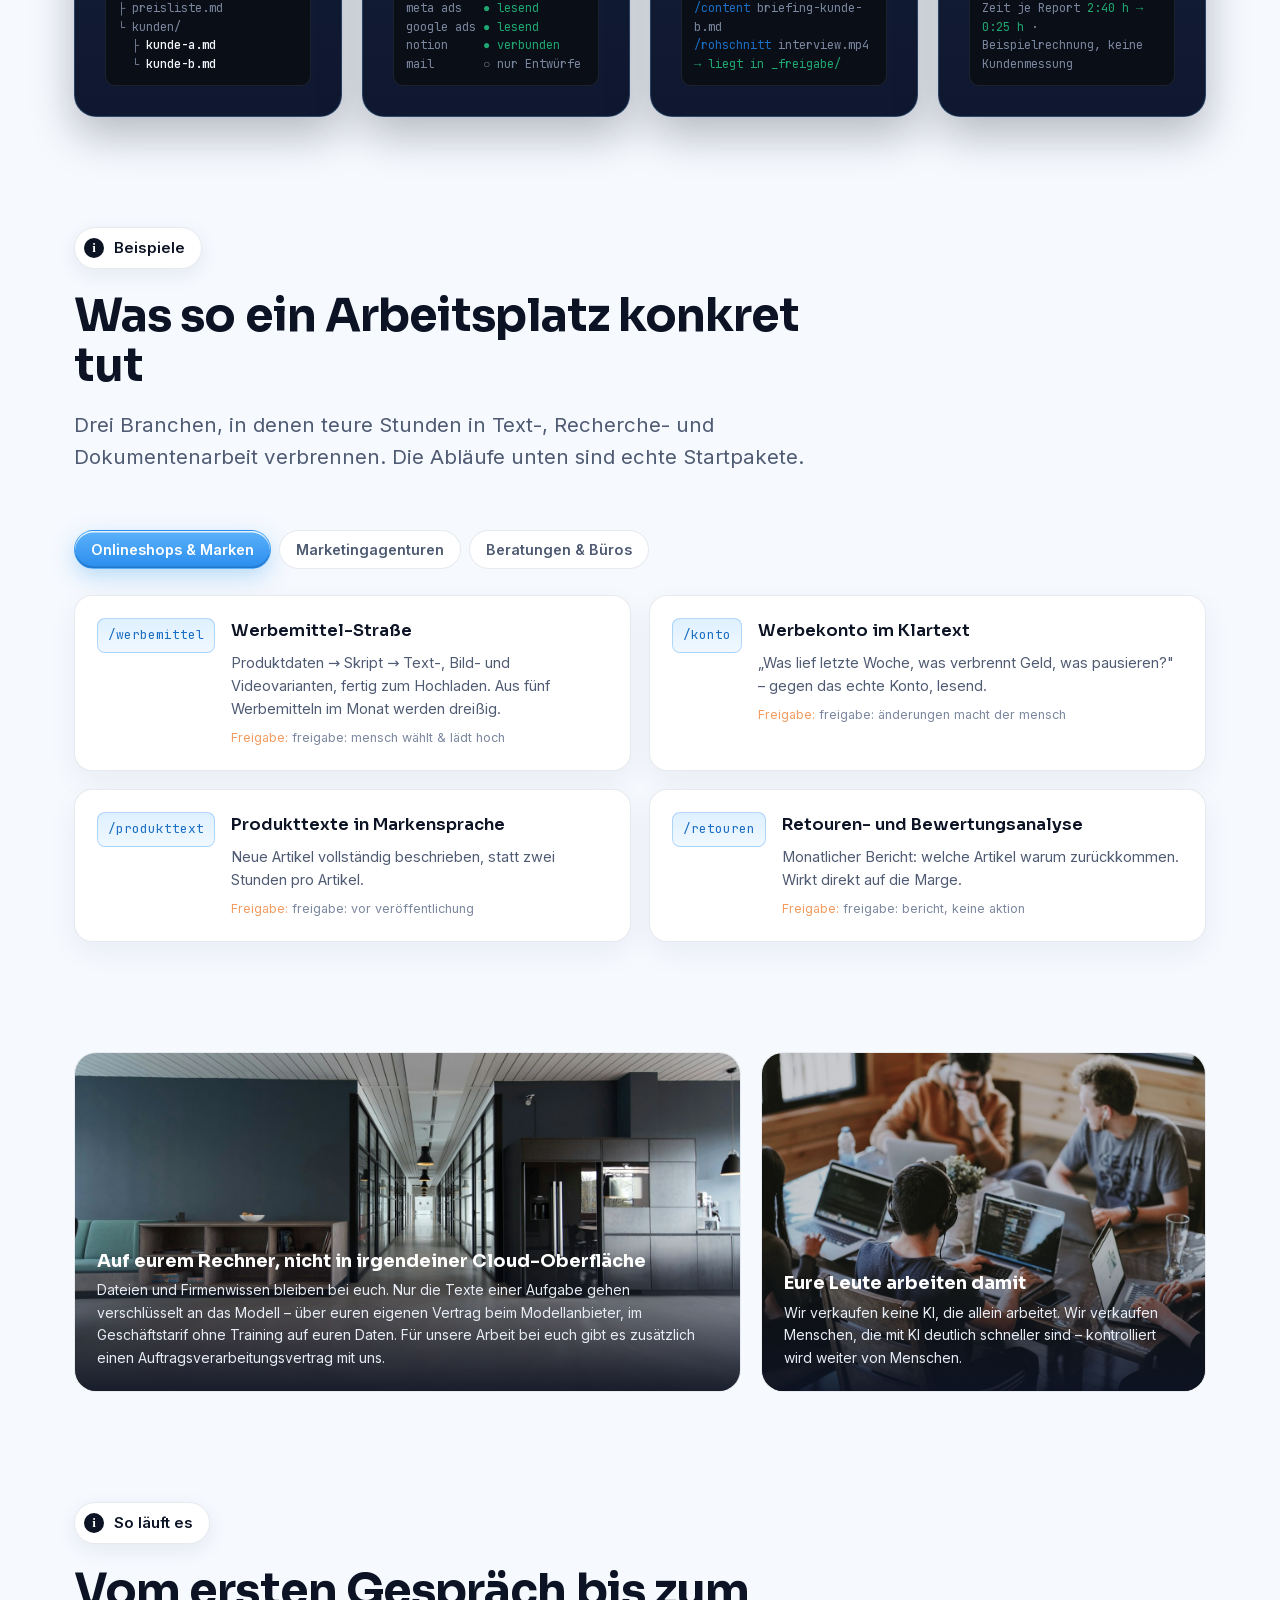
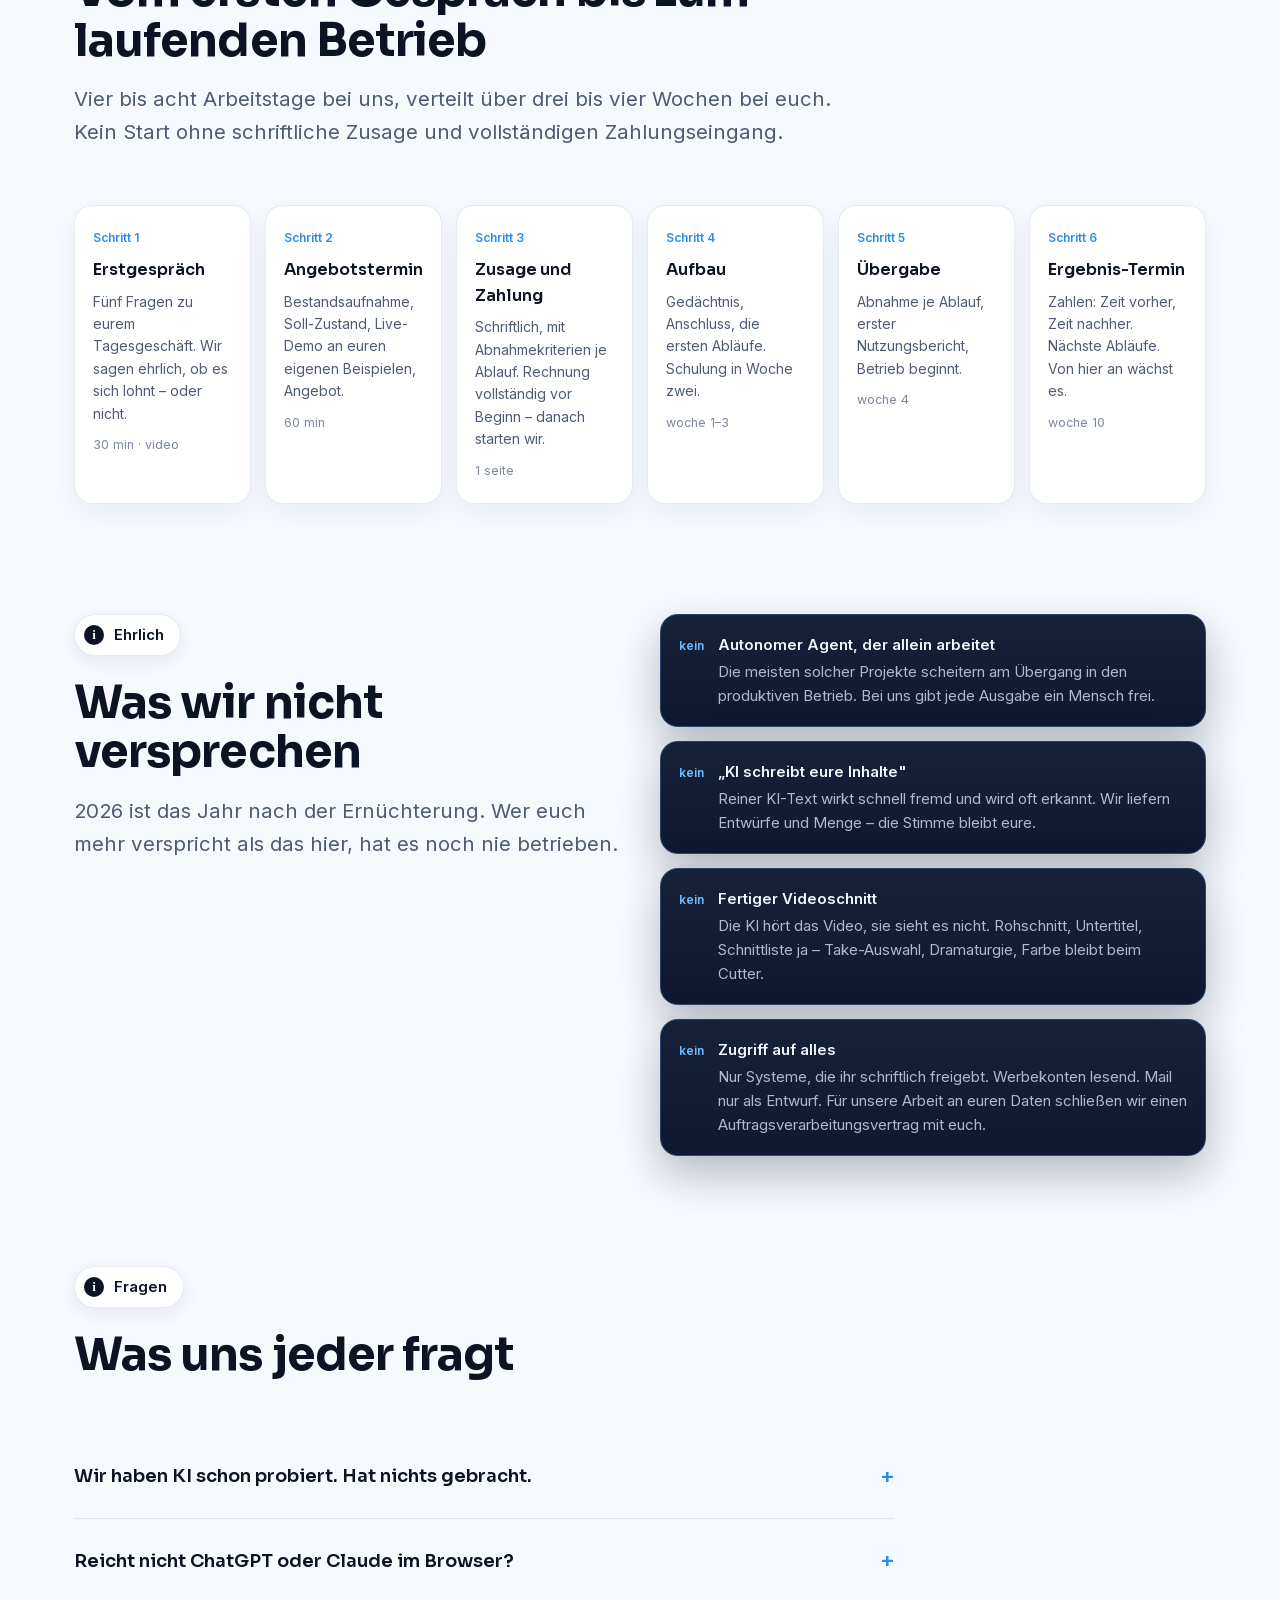
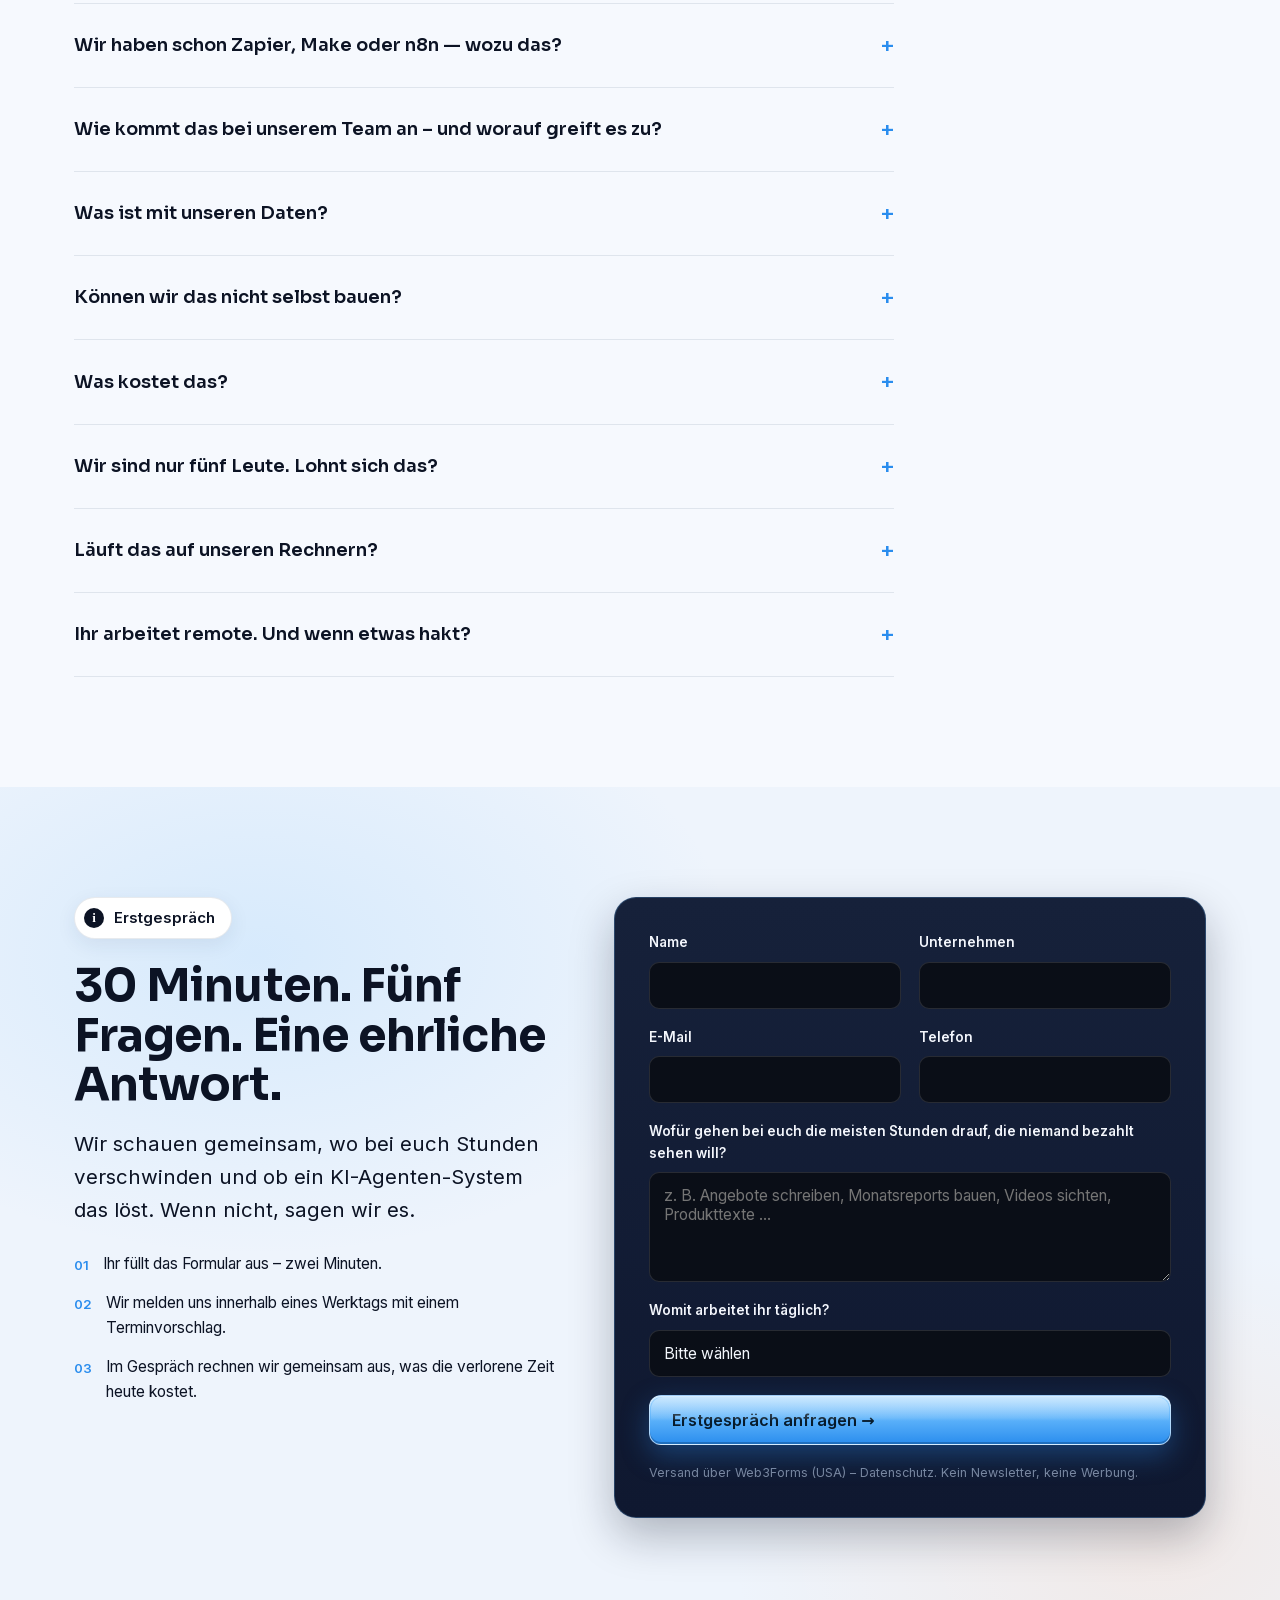
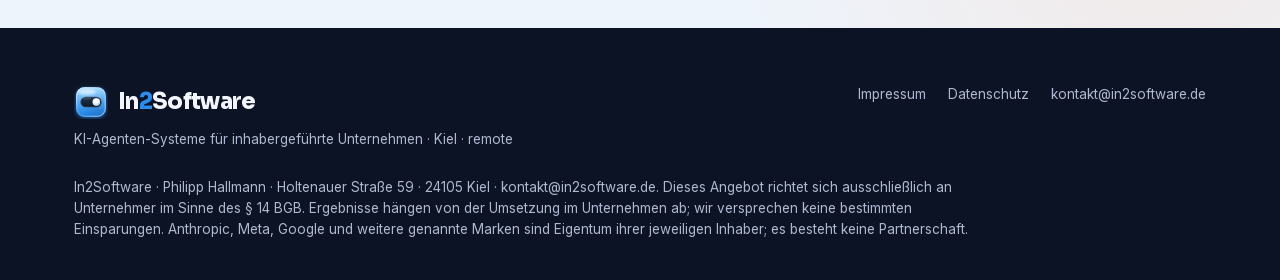
==== commit e4863a91: "Merge branch 'vorschlag-verstaendnis-20260929'" ====
--- a/index.html
+++ b/index.html
@@ -4,7 +4,7 @@
 <meta charset="utf-8">
 <meta name="viewport" content="width=device-width, initial-scale=1">
 <title>In2Software — Ein Chatfenster ist kein Arbeitsplatz</title>
-<meta name="description" content="Wir richten Unternehmen einen KI-Arbeitsplatz ein, der an ihre eigenen Systeme angeschlossen ist – und betreuen ihn monatlich, damit er wirklich benutzt wird.">
+<meta name="description" content="Wir richten Unternehmen ein KI-Agenten-System ein, das an ihre eigenen Systeme angeschlossen ist – und betreuen es monatlich, damit es wirklich benutzt wird.">
 <link rel="icon" type="image/svg+xml" href="brand/favicon.svg">
 <link rel="stylesheet" href="fonts.css">
 <style>
@@ -481,13 +481,16 @@
 <main id="top">
 
 <!-- HERO -->
+<!-- Alternativ-Lead (Vorschlag, nicht aktiv):
+Wir richten euch einen Assistenten ein, der die wiederkehrende Lese- und Schreibarbeit vorbereitet – Anfragen sortieren, zuordnen, Antwort oder Angebot entwerfen. Euer Team prüft und schickt selbst ab.
+-->
 <section class="hero">
   <div class="hero-bg"></div><div class="aurora"></div><div class="sparkles" aria-hidden="true"></div>
   <div class="wrap">
     <div>
-      <span class="eyebrow">KI-Arbeitsplatz für inhabergeführte Unternehmen</span>
+      <span class="eyebrow">KI-Agenten-System für inhabergeführte Unternehmen</span>
       <h1>Ein <span class="strike">Chatfenster</span> ist kein Arbeitsplatz.</h1>
-      <p class="lead">Wir richten Unternehmen einen KI-Arbeitsplatz ein, der an ihre eigenen Systeme angeschlossen ist – Ablage, Werbekonto, CRM, Shop, Videodateien – und betreuen ihn monatlich, damit er wirklich benutzt wird.</p>
+      <p class="lead">Wir richten Unternehmen ein KI-Agenten-System ein, das an ihre eigenen Systeme angeschlossen ist – Ablage, Werbekonto, CRM, Shop, Videodateien – und betreuen es monatlich, damit es wirklich benutzt wird.</p>
       <div class="cta-row">
         <a class="btn btn-primary" href="#kontakt">Erstgespräch anfragen →</a>
         <a class="btn btn-ghost" href="#bausteine">So funktioniert es ↓</a>
@@ -555,7 +558,7 @@
           </ul>
         </div>
         <div class="card good">
-          <h3>Der KI-Arbeitsplatz</h3>
+          <h3>Das KI-Agenten-System</h3>
           <ul>
             <li>Firmenwissen ist hinterlegt – die KI kennt euch ab dem ersten Satz</li>
             <li>Sie bedient eure echten Werkzeuge: Ablage, Werbekonto, CRM, Shop</li>
@@ -565,7 +568,7 @@
           </ul>
         </div>
       </div>
-      <p style="margin-top:22px;color:var(--muted)"><b style="color:var(--text)">Der Irrglaube:</b> „Wir brauchen das bessere Modell oder den besseren Prompt." Nein. In einer Fehleranalyse über 10.000 Unternehmensfälle sind Halluzinationen unter 10 % der Ursachen. Dominant: kaputte Anbindung und fehlende Pflege.</p>
+      <p style="margin-top:22px;color:var(--muted)"><b style="color:var(--text)">Der Irrglaube:</b> „Wir brauchen das bessere Modell oder den besseren Prompt." Nein. Meist liegt der Fehler nicht an Halluzinationen des Modells, sondern an kaputter Anbindung und fehlender Pflege.</p>
     </div>
   </div>
 </section>
@@ -578,9 +581,9 @@
       <h2>Sag es wie einem Kollegen. Der Rest passiert im Hintergrund.</h2>
       <p class="lead" style="margin-top:18px">Kein Prompt-Handbuch. Ihr beschreibt die Aufgabe, der Arbeitsplatz holt sich aus euren Systemen, was er braucht, und legt das Ergebnis zur Freigabe ab.</p>
       <div class="tasklist" role="tablist" aria-label="Beispielaufgaben">
-        <button class="task" role="tab" aria-selected="true" data-t="0"><span class="q">01</span><div><b>„Schneide das Video für Freitag."</b><span>Interview finden, transkribieren, kürzen, Untertitel – der Cutter bekommt den Rohschnitt.</span><div class="meta"><i>Freigabe: Cutter</i><em>6 min statt 2,5 h</em></div></div><div class="bar"><i></i></div></button>
-        <button class="task" role="tab" aria-selected="false" data-t="1"><span class="q">02</span><div><b>„Mach die Buchhaltung für September fertig."</b><span>Belege sammeln, mit Bank abgleichen, vorkontieren, fehlende Belege auflisten.</span><div class="meta"><i>Freigabe: Steuerberater</i><em>12 min statt 4 h</em></div></div><div class="bar"><i></i></div></button>
-        <button class="task" role="tab" aria-selected="false" data-t="2"><span class="q">03</span><div><b>„Prüf meine Mails der Woche. Hab ich was vergessen?"</b><span>Offene Anfragen, ungesendete Verträge, unbestätigte Termine – plus Antwortentwürfe.</span><div class="meta"><i>Freigabe: du</i><em>3 min statt 1,5 h</em></div></div><div class="bar"><i></i></div></button>
+        <button class="task" role="tab" aria-selected="true" data-t="0"><span class="q">01</span><div><b>„Schneide das Video für Freitag."</b><span>Interview finden, transkribieren, kürzen, Untertitel – der Cutter bekommt den Rohschnitt.</span><div class="meta"><i>Freigabe: Cutter</i><em>6 min statt 2,5 h · Beispielrechnung, keine Kundenmessung</em></div></div><div class="bar"><i></i></div></button>
+        <button class="task" role="tab" aria-selected="false" data-t="1"><span class="q">02</span><div><b>„Mach die Buchhaltung für September fertig."</b><span>Belege sammeln, mit Bank abgleichen, vorkontieren, fehlende Belege auflisten.</span><div class="meta"><i>Freigabe: Steuerberater</i><em>12 min statt 4 h · Beispielrechnung, keine Kundenmessung</em></div></div><div class="bar"><i></i></div></button>
+        <button class="task" role="tab" aria-selected="false" data-t="2"><span class="q">03</span><div><b>„Prüf meine Mails der Woche. Hab ich was vergessen?"</b><span>Offene Anfragen, ungesendete Verträge, unbestätigte Termine – plus Antwortentwürfe.</span><div class="meta"><i>Freigabe: du</i><em>3 min statt 1,5 h · Beispielrechnung, keine Kundenmessung</em></div></div><div class="bar"><i></i></div></button>
       </div>
     </div>
     <div class="rig2 rv" id="rig2" aria-hidden="true">
@@ -601,7 +604,7 @@
       <div class="hn" style="left:7.1%;top:81.4%"><b></b><small></small><i></i></div>
       <div class="hn" style="left:67.9%;top:81.4%"><b></b><small></small><i></i></div>
       <div class="cw">
-        <div class="top"><i></i><i></i><i></i><span>KI-Arbeitsplatz · euer Mac</span></div>
+        <div class="top"><i></i><i></i><i></i><span>KI-Agenten-System · euer Mac</span></div>
         <div class="log" id="cwlog"></div>
         <div class="in"><div class="box" id="cwbox"><span class="ph">Beschreib die Aufgabe wie einem Kollegen …</span></div><div class="send off" id="cwsend">↑</div></div>
       </div>
@@ -622,7 +625,7 @@
       <div class="step" style="--h:1"><span class="n">Stufe 2</span><h3>Prompt Engineering</h3><p>Bessere Fragen, Vorlagen in Notizen. Hängt an einer Person.</p></div>
       <div class="step here" style="--h:2"><span class="tag">Hier beginnt der Nutzen</span><span class="n">Stufe 3</span><h3>Context Engineering</h3><p>Firmenwissen, Vorlagen, Kundendossiers sind hinterlegt. Die KI kennt euch.</p></div>
       <div class="step here" style="--h:3"><span class="tag">Hier arbeiten wir</span><span class="n">Stufe 4</span><h3>Harness</h3><p>Die KI bedient eure echten Werkzeuge – mit Regeln, Freigaben und Grenzen.</p></div>
-      <div class="step hype" style="--h:4"><span class="tag">Marketing-Versprechen</span><span class="n">Stufe 5</span><h3>Autonome Agenten</h3><p>Mehrere KIs arbeiten allein. Nur 12 % der Projekte erreichen das produktiv.</p></div>
+      <div class="step hype" style="--h:4"><span class="tag">Marketing-Versprechen</span><span class="n">Stufe 5</span><h3>Autonome Agenten</h3><p>Mehrere KIs arbeiten allein. Die wenigsten solcher Projekte erreichen den produktiven Betrieb.</p></div>
     </div>
   </div>
 </section>
@@ -658,7 +661,7 @@
         <div class="ico">04</div>
         <h3>Betrieb</h3>
         <p>Schulung, dann monatlich: Nachjustieren, neue Abläufe, Reparatur bei Schnittstellen-Änderungen, Nutzungsbericht.</p>
-        <div class="vis"><b>Nutzung Oktober</b><br>/report &nbsp;&nbsp;&nbsp;&nbsp;18×<br>/content &nbsp;&nbsp;&nbsp;31×<br>/angebot &nbsp;&nbsp;&nbsp;&nbsp;7×<br>Zeit je Report <span class="g">2:40 h → 0:25 h</span></div>
+        <div class="vis"><b>Nutzung Oktober</b><br>/report &nbsp;&nbsp;&nbsp;&nbsp;18×<br>/content &nbsp;&nbsp;&nbsp;31×<br>/angebot &nbsp;&nbsp;&nbsp;&nbsp;7×<br>Zeit je Report <span class="g">2:40 h → 0:25 h</span> <i style="font-style:normal">· Beispielrechnung, keine Kundenmessung</i></div>
       </div>
     </div>
   </div>
@@ -740,8 +743,8 @@
       <p class="lead" style="margin-top:18px">2026 ist das Jahr nach der Ernüchterung. Wer euch mehr verspricht als das hier, hat es noch nie betrieben.</p>
     </div>
     <ul class="rv">
-      <li><span class="k">kein</span><p><b>Autonomer Agent, der allein arbeitet</b>Nur rund 12 % solcher Projekte erreichen den produktiven Betrieb. Bei uns gibt jede Ausgabe ein Mensch frei.</p></li>
-      <li><span class="k">kein</span><p><b>„KI schreibt eure Inhalte"</b>67 % der Leser erkennen reinen KI-Inhalt. Wir liefern Entwürfe und Menge – die Stimme bleibt eure.</p></li>
+      <li><span class="k">kein</span><p><b>Autonomer Agent, der allein arbeitet</b>Die meisten solcher Projekte scheitern am Übergang in den produktiven Betrieb. Bei uns gibt jede Ausgabe ein Mensch frei.</p></li>
+      <li><span class="k">kein</span><p><b>„KI schreibt eure Inhalte"</b>Reiner KI-Text wirkt schnell fremd und wird oft erkannt. Wir liefern Entwürfe und Menge – die Stimme bleibt eure.</p></li>
       <li><span class="k">kein</span><p><b>Fertiger Videoschnitt</b>Die KI hört das Video, sie sieht es nicht. Rohschnitt, Untertitel, Schnittliste ja – Take-Auswahl, Dramaturgie, Farbe bleibt beim Cutter.</p></li>
       <li><span class="k">kein</span><p><b>Zugriff auf alles</b>Nur Systeme, die ihr schriftlich freigebt. Werbekonten lesend. Mail nur als Entwurf. Für unsere Arbeit an euren Daten schließen wir einen Auftragsverarbeitungsvertrag mit euch.</p></li>
     </ul>
@@ -758,6 +761,8 @@
     <div class="faq rv">
       <details><summary>Wir haben KI schon probiert. Hat nichts gebracht.</summary><p>Das ist der Normalfall – 95 % der Projekte enden so. Der Fehler lag fast nie am Werkzeug, sondern daran, dass es nichts über die Firma wusste und an nichts angeschlossen war. Genau das ist unsere Arbeit.</p></details>
       <details><summary>Reicht nicht ChatGPT oder Claude im Browser?</summary><p>Wenn ihr dort Kundendossiers hinterlegt habt, Reports gegen euer echtes Werbekonto zieht und wiederkehrende Aufgaben als feste Befehle laufen – ja. Wenn nicht, ist genau dieser Teil das, was wir einrichten.</p></details>
+      <details><summary>Wir haben schon Zapier, Make oder n8n — wozu das?</summary><p>Behaltet sie. Das sind feste Wenn-dann-Ketten, gut für immer Gleiches. Wir setzen dort an, wo ein Mensch lesen und formulieren muss: Anfragen, Support, Angebote. Die Inhalte sind jedes Mal anders, die Schritte nicht – lesen, zuordnen, Entwurf schreiben. Wenn euer Werkzeug das schon zuverlässig kann, braucht ihr uns dafür nicht.</p></details>
+      <details><summary>Wie kommt das bei unserem Team an – und worauf greift es zu?</summary><p>Es greift nur auf das zu, was ihr schriftlich freigebt – nicht auf alles, was technisch erreichbar wäre. Es sendet nie selbst; jeder Entwurf liegt zur Prüfung bei einem Menschen aus eurem Team, bevor etwas rausgeht. Wir starten mit einem einzigen Ablauf und einer Person, nicht mit dem ganzen Team auf einmal – so seht ihr, wie es sich anfühlt, bevor mehr dranhängt.</p></details>
       <details><summary>Was ist mit unseren Daten?</summary><p>Dateien und Firmenwissen bleiben auf eurem Rechner. Für jede Aufgabe gehen nur die nötigen Texte verschlüsselt an das Modell. Wir arbeiten mit Claude Code von Anthropic – <b>den Vertrag dafür schließt ihr selbst</b>, im Geschäftstarif ohne Training auf euren Daten. Kein Zugang läuft über unsere Zugangsschlüssel. Für alles, was wir bei euch einrichten und betreuen, gibt es einen Auftragsverarbeitungsvertrag mit uns. Zugriff hat das System nur auf Ordner und Konten, die ihr schriftlich freigebt.</p></details>
       <details><summary>Können wir das nicht selbst bauen?</summary><p>Könnt ihr. Die Frage ist, wer es in sechs Wochen pflegt, wenn sich eine Schnittstelle ändert. Daran sterben die meisten Eigenbauten – nicht am Aufbau, am Betrieb.</p></details>
       <details><summary>Was kostet das?</summary><p>Das sagen wir im Gespräch, wenn wir wissen, wie viele Stunden bei euch wohin gehen. Vorher wäre jede Zahl geraten. Bezahlt wird vor dem Aufbau, in einer Summe – dafür bekommt ihr ein eingerichtetes System statt einer Präsentation.</p></details>
@@ -774,7 +779,7 @@
     <div class="rv">
       <span class="eyebrow">Erstgespräch</span>
       <h2>30 Minuten. Fünf Fragen. Eine ehrliche Antwort.</h2>
-      <p class="lead" style="margin-top:18px">Wir schauen gemeinsam, wo bei euch Stunden verschwinden und ob ein KI-Arbeitsplatz das löst. Wenn nicht, sagen wir es.</p>
+      <p class="lead" style="margin-top:18px">Wir schauen gemeinsam, wo bei euch Stunden verschwinden und ob ein KI-Agenten-System das löst. Wenn nicht, sagen wir es.</p>
       <ul class="steps-list">
         <li><span class="n">01</span><span>Ihr füllt das Formular aus – zwei Minuten.</span></li>
         <li><span class="n">02</span><span>Wir melden uns innerhalb eines Werktags mit einem Terminvorschlag.</span></li>
@@ -819,7 +824,7 @@
 <footer>
   <div class="wrap">
     <div class="row">
-      <div><div class="logo"><svg class="mark" width="34" height="34" viewBox="0 0 64 64" aria-hidden="true"><defs><linearGradient id="lqBase" x1="0" y1="0" x2="0" y2="1"><stop offset="0" stop-color="#A9DCFF"/><stop offset=".55" stop-color="#4FAAF9"/><stop offset="1" stop-color="#1B82E8"/></linearGradient><linearGradient id="lqRim" x1="0" y1="0" x2="1" y2="1"><stop offset="0" stop-color="#fff" stop-opacity=".95"/><stop offset=".45" stop-color="#fff" stop-opacity=".15"/><stop offset="1" stop-color="#fff" stop-opacity=".7"/></linearGradient><radialGradient id="lqShade" cx=".78" cy=".85" r=".7"><stop offset="0" stop-color="#0B3A66" stop-opacity=".22"/><stop offset="1" stop-color="#0B3A66" stop-opacity="0"/></radialGradient><radialGradient id="lqKnob" cx=".38" cy=".3" r=".8"><stop offset="0" stop-color="#FFFFFF"/><stop offset=".55" stop-color="#E4F4FF"/><stop offset="1" stop-color="#A9D6F7"/></radialGradient><linearGradient id="lqTrack" x1="0" y1="0" x2="0" y2="1"><stop offset="0" stop-color="#1B2A40" stop-opacity=".92"/><stop offset="1" stop-color="#070C16" stop-opacity=".92"/></linearGradient><filter id="lqGlow" x="-30%" y="-30%" width="160%" height="160%"><feGaussianBlur stdDeviation="4"/></filter><filter id="lqSoft" x="-50%" y="-50%" width="200%" height="200%"><feGaussianBlur stdDeviation="1.6"/></filter></defs><rect x="4" y="6" width="56" height="56" rx="16" fill="#2A8DEE" fill-opacity=".7" filter="url(#lqGlow)"/><rect x="4" y="4" width="56" height="56" rx="16" fill="url(#lqBase)"/><rect x="4" y="4" width="56" height="56" rx="16" fill="url(#lqShade)"/><ellipse cx="24.16" cy="12.96" rx="16.8" ry="5.6000000000000005" fill="#fff" fill-opacity=".55" filter="url(#lqSoft)"/><rect x="4.9" y="4.9" width="54.2" height="54.2" rx="15.1" fill="none" stroke="url(#lqRim)" stroke-width="1.6"/><rect x="6.34" y="6.34" width="51.32" height="51.32" rx="13.66" fill="none" stroke="#fff" stroke-opacity=".18" stroke-width="1"/><rect x="12" y="22" width="40" height="20" rx="10" fill="url(#lqTrack)"/><rect x="12.7" y="22.7" width="38.6" height="18.6" rx="9.3" fill="none" stroke="#fff" stroke-opacity=".28" stroke-width="1"/><ellipse cx="24" cy="25.5" rx="8" ry="1.6" fill="#fff" fill-opacity=".14"/><circle cx="42" cy="33" r="7.4" fill="#0A0E17" fill-opacity=".35" filter="url(#lqSoft)"/><circle cx="42" cy="32" r="7" fill="url(#lqKnob)"/><circle cx="42" cy="32" r="6.5" fill="none" stroke="#fff" stroke-opacity=".8" stroke-width=".9"/><ellipse cx="40.6" cy="29.2" rx="3.2" ry="1.7" fill="#fff" fill-opacity=".85"/><path d="M37.2 35.2a6 6 0 0 0 9.6 0" stroke="#7CC4FF" stroke-opacity=".7" stroke-width=".9" fill="none"/></svg><span class="word">In<span class="two">2</span>Software</span></div><div style="margin-top:10px">KI-Arbeitsplätze für inhabergeführte Unternehmen · Kiel · remote</div></div>
+      <div><div class="logo"><svg class="mark" width="34" height="34" viewBox="0 0 64 64" aria-hidden="true"><defs><linearGradient id="lqBase" x1="0" y1="0" x2="0" y2="1"><stop offset="0" stop-color="#A9DCFF"/><stop offset=".55" stop-color="#4FAAF9"/><stop offset="1" stop-color="#1B82E8"/></linearGradient><linearGradient id="lqRim" x1="0" y1="0" x2="1" y2="1"><stop offset="0" stop-color="#fff" stop-opacity=".95"/><stop offset=".45" stop-color="#fff" stop-opacity=".15"/><stop offset="1" stop-color="#fff" stop-opacity=".7"/></linearGradient><radialGradient id="lqShade" cx=".78" cy=".85" r=".7"><stop offset="0" stop-color="#0B3A66" stop-opacity=".22"/><stop offset="1" stop-color="#0B3A66" stop-opacity="0"/></radialGradient><radialGradient id="lqKnob" cx=".38" cy=".3" r=".8"><stop offset="0" stop-color="#FFFFFF"/><stop offset=".55" stop-color="#E4F4FF"/><stop offset="1" stop-color="#A9D6F7"/></radialGradient><linearGradient id="lqTrack" x1="0" y1="0" x2="0" y2="1"><stop offset="0" stop-color="#1B2A40" stop-opacity=".92"/><stop offset="1" stop-color="#070C16" stop-opacity=".92"/></linearGradient><filter id="lqGlow" x="-30%" y="-30%" width="160%" height="160%"><feGaussianBlur stdDeviation="4"/></filter><filter id="lqSoft" x="-50%" y="-50%" width="200%" height="200%"><feGaussianBlur stdDeviation="1.6"/></filter></defs><rect x="4" y="6" width="56" height="56" rx="16" fill="#2A8DEE" fill-opacity=".7" filter="url(#lqGlow)"/><rect x="4" y="4" width="56" height="56" rx="16" fill="url(#lqBase)"/><rect x="4" y="4" width="56" height="56" rx="16" fill="url(#lqShade)"/><ellipse cx="24.16" cy="12.96" rx="16.8" ry="5.6000000000000005" fill="#fff" fill-opacity=".55" filter="url(#lqSoft)"/><rect x="4.9" y="4.9" width="54.2" height="54.2" rx="15.1" fill="none" stroke="url(#lqRim)" stroke-width="1.6"/><rect x="6.34" y="6.34" width="51.32" height="51.32" rx="13.66" fill="none" stroke="#fff" stroke-opacity=".18" stroke-width="1"/><rect x="12" y="22" width="40" height="20" rx="10" fill="url(#lqTrack)"/><rect x="12.7" y="22.7" width="38.6" height="18.6" rx="9.3" fill="none" stroke="#fff" stroke-opacity=".28" stroke-width="1"/><ellipse cx="24" cy="25.5" rx="8" ry="1.6" fill="#fff" fill-opacity=".14"/><circle cx="42" cy="33" r="7.4" fill="#0A0E17" fill-opacity=".35" filter="url(#lqSoft)"/><circle cx="42" cy="32" r="7" fill="url(#lqKnob)"/><circle cx="42" cy="32" r="6.5" fill="none" stroke="#fff" stroke-opacity=".8" stroke-width=".9"/><ellipse cx="40.6" cy="29.2" rx="3.2" ry="1.7" fill="#fff" fill-opacity=".85"/><path d="M37.2 35.2a6 6 0 0 0 9.6 0" stroke="#7CC4FF" stroke-opacity=".7" stroke-width=".9" fill="none"/></svg><span class="word">In<span class="two">2</span>Software</span></div><div style="margin-top:10px">KI-Agenten-Systeme für inhabergeführte Unternehmen · Kiel · remote</div></div>
       <ul><li><a href="impressum.html">Impressum</a></li><li><a href="datenschutz.html">Datenschutz</a></li><li><a href="mailto:kontakt@in2software.de">kontakt@in2software.de</a></li></ul>
     </div>
     <p class="disclaimer">In2Software · Philipp Hallmann · Holtenauer Straße 59 · 24105 Kiel · kontakt@in2software.de. Dieses Angebot richtet sich ausschließlich an Unternehmer im Sinne des § 14 BGB. Ergebnisse hängen von der Umsetzung im Unternehmen ab; wir versprechen keine bestimmten Einsparungen. Anthropic, Meta, Google und weitere genannte Marken sind Eigentum ihrer jeweiligen Inhaber; es besteht keine Partnerschaft.</p>
@@ -895,7 +900,7 @@
     }
     send.classList.remove('off'); await wait(500,tk); if(tk!==token)return;
     box.innerHTML='<span class="ph">Beschreib die Aufgabe wie einem Kollegen …</span>'; send.classList.add('off');
-    log.innerHTML='<div class="u">'+esc(c.input)+'</div><div class="a"><div class="who">KI-Arbeitsplatz</div><div class="think">arbeitet</div></div>';
+    log.innerHTML='<div class="u">'+esc(c.input)+'</div><div class="a"><div class="who">KI-Agenten-System</div><div class="think">arbeitet</div></div>';
     var a=log.querySelector('.a'); scrollLog(); await wait(900,tk); if(tk!==token)return;
     a.querySelector('.think').remove();
     var total=c.steps.length+1;
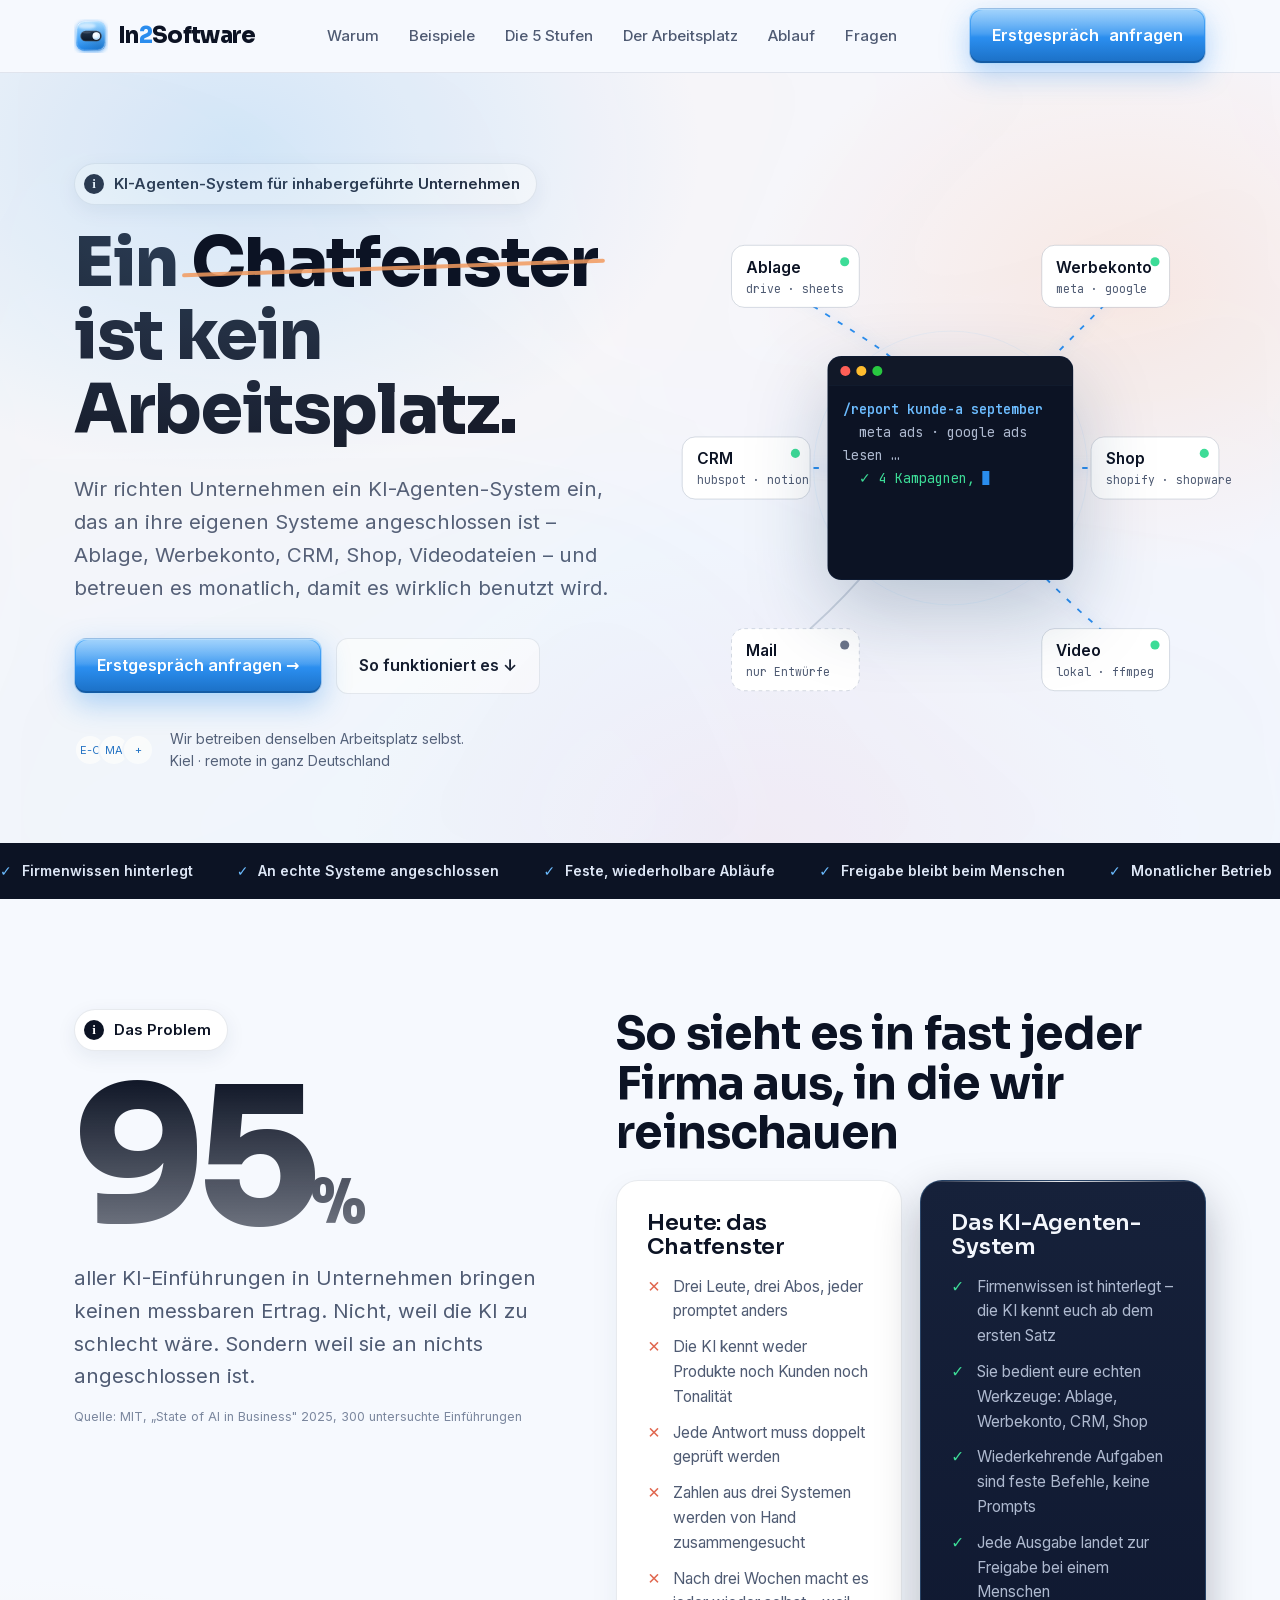
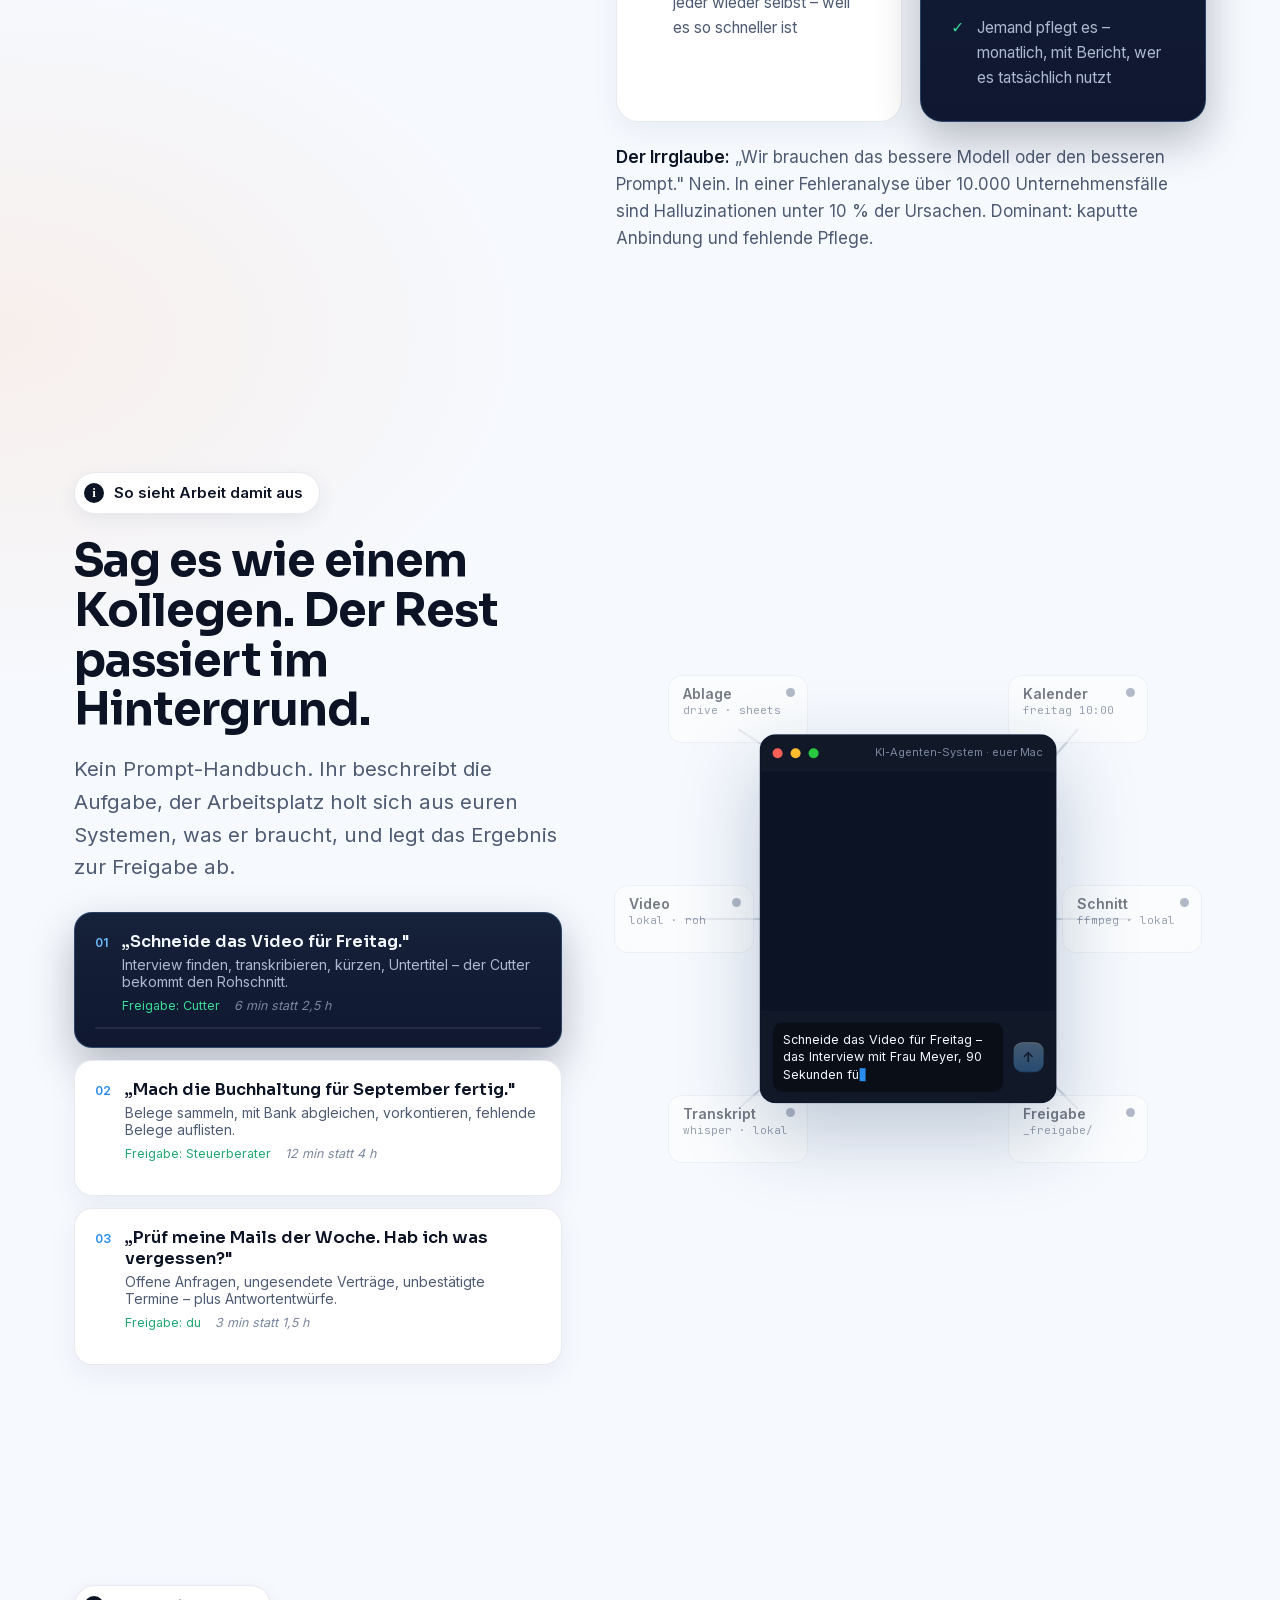
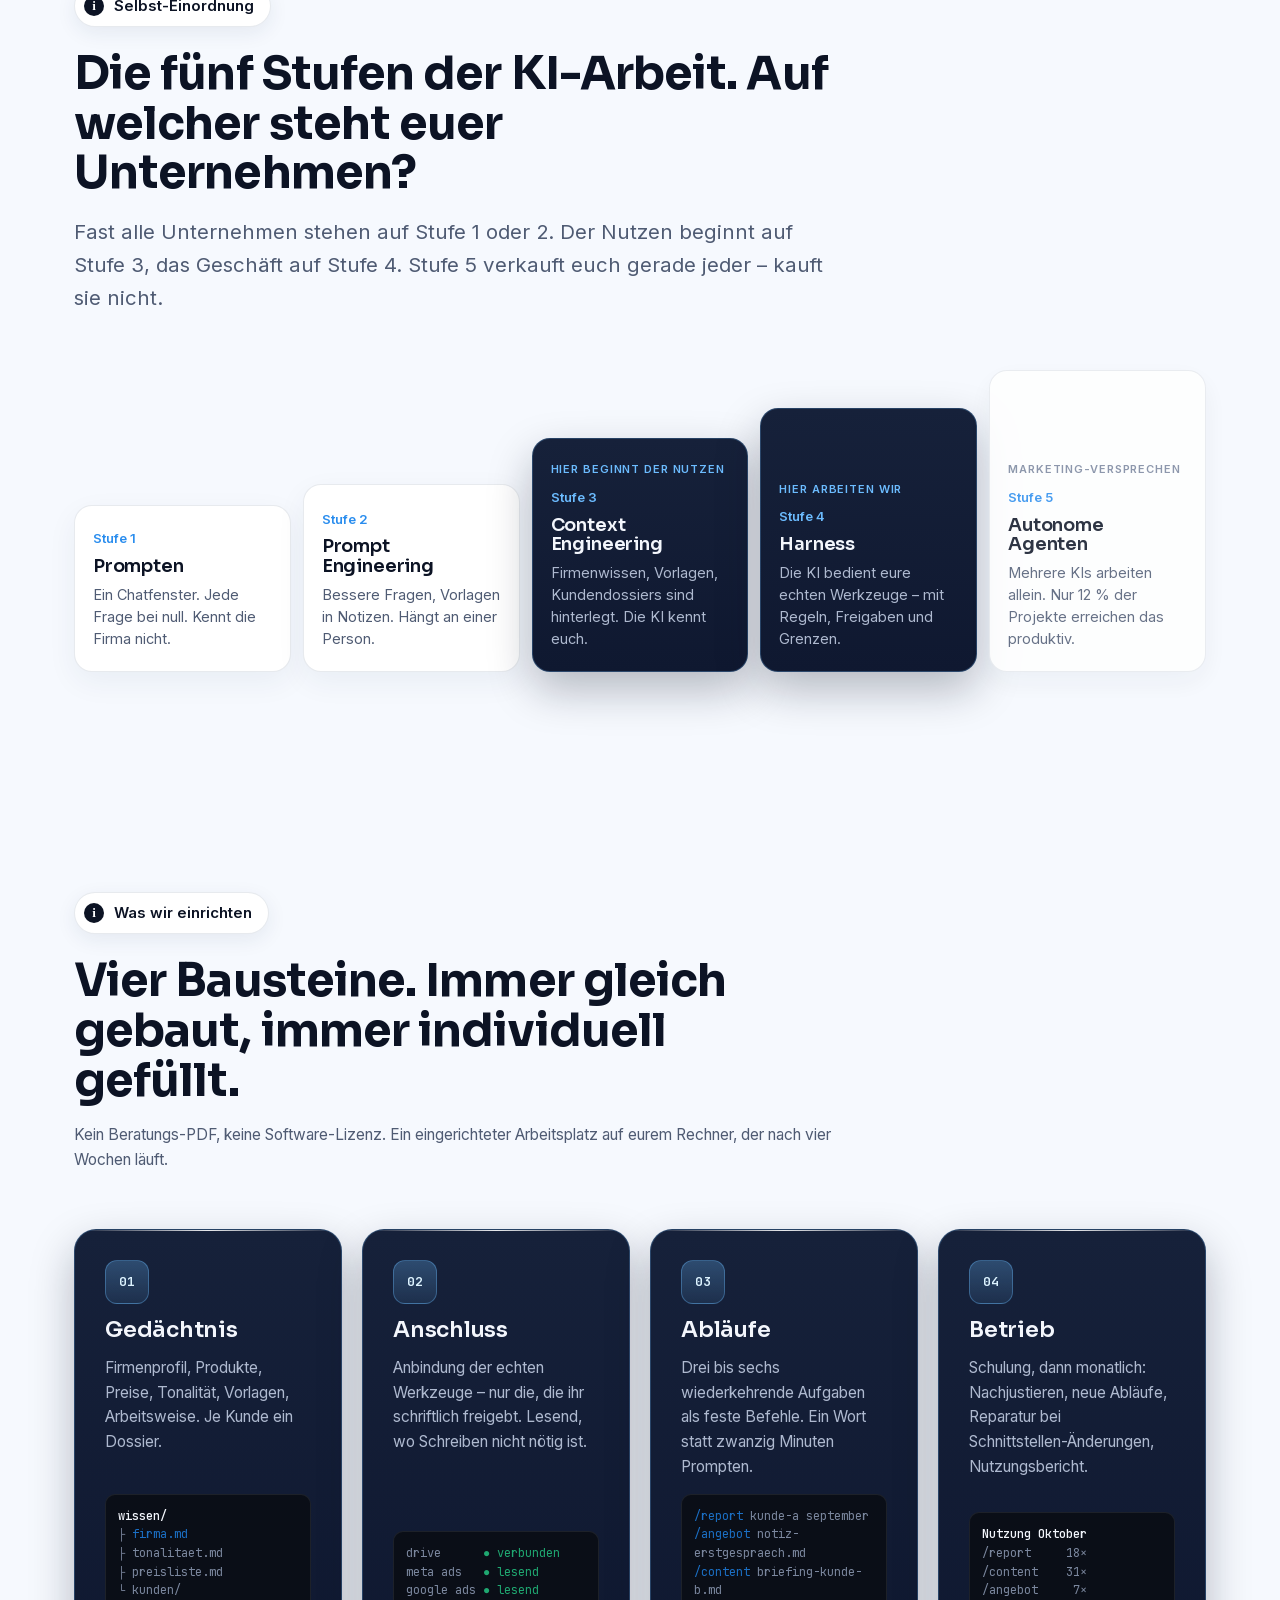
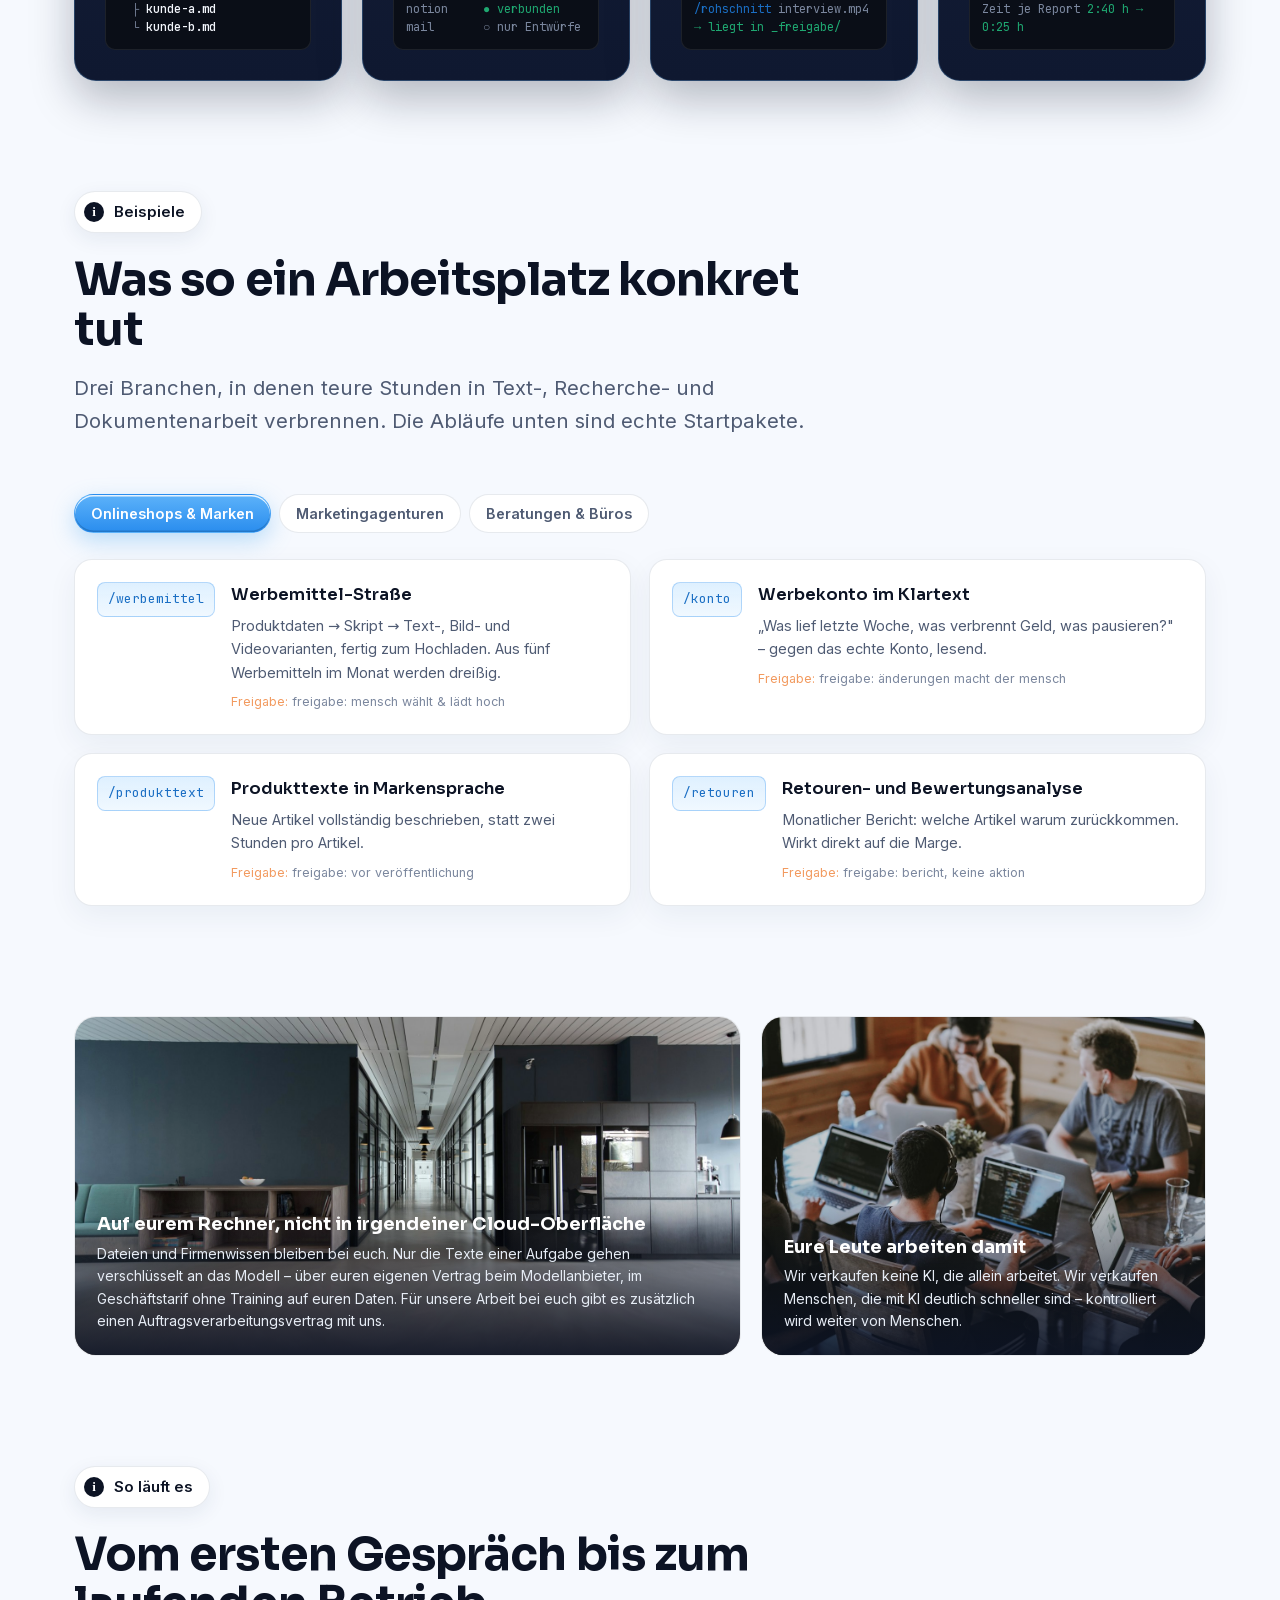
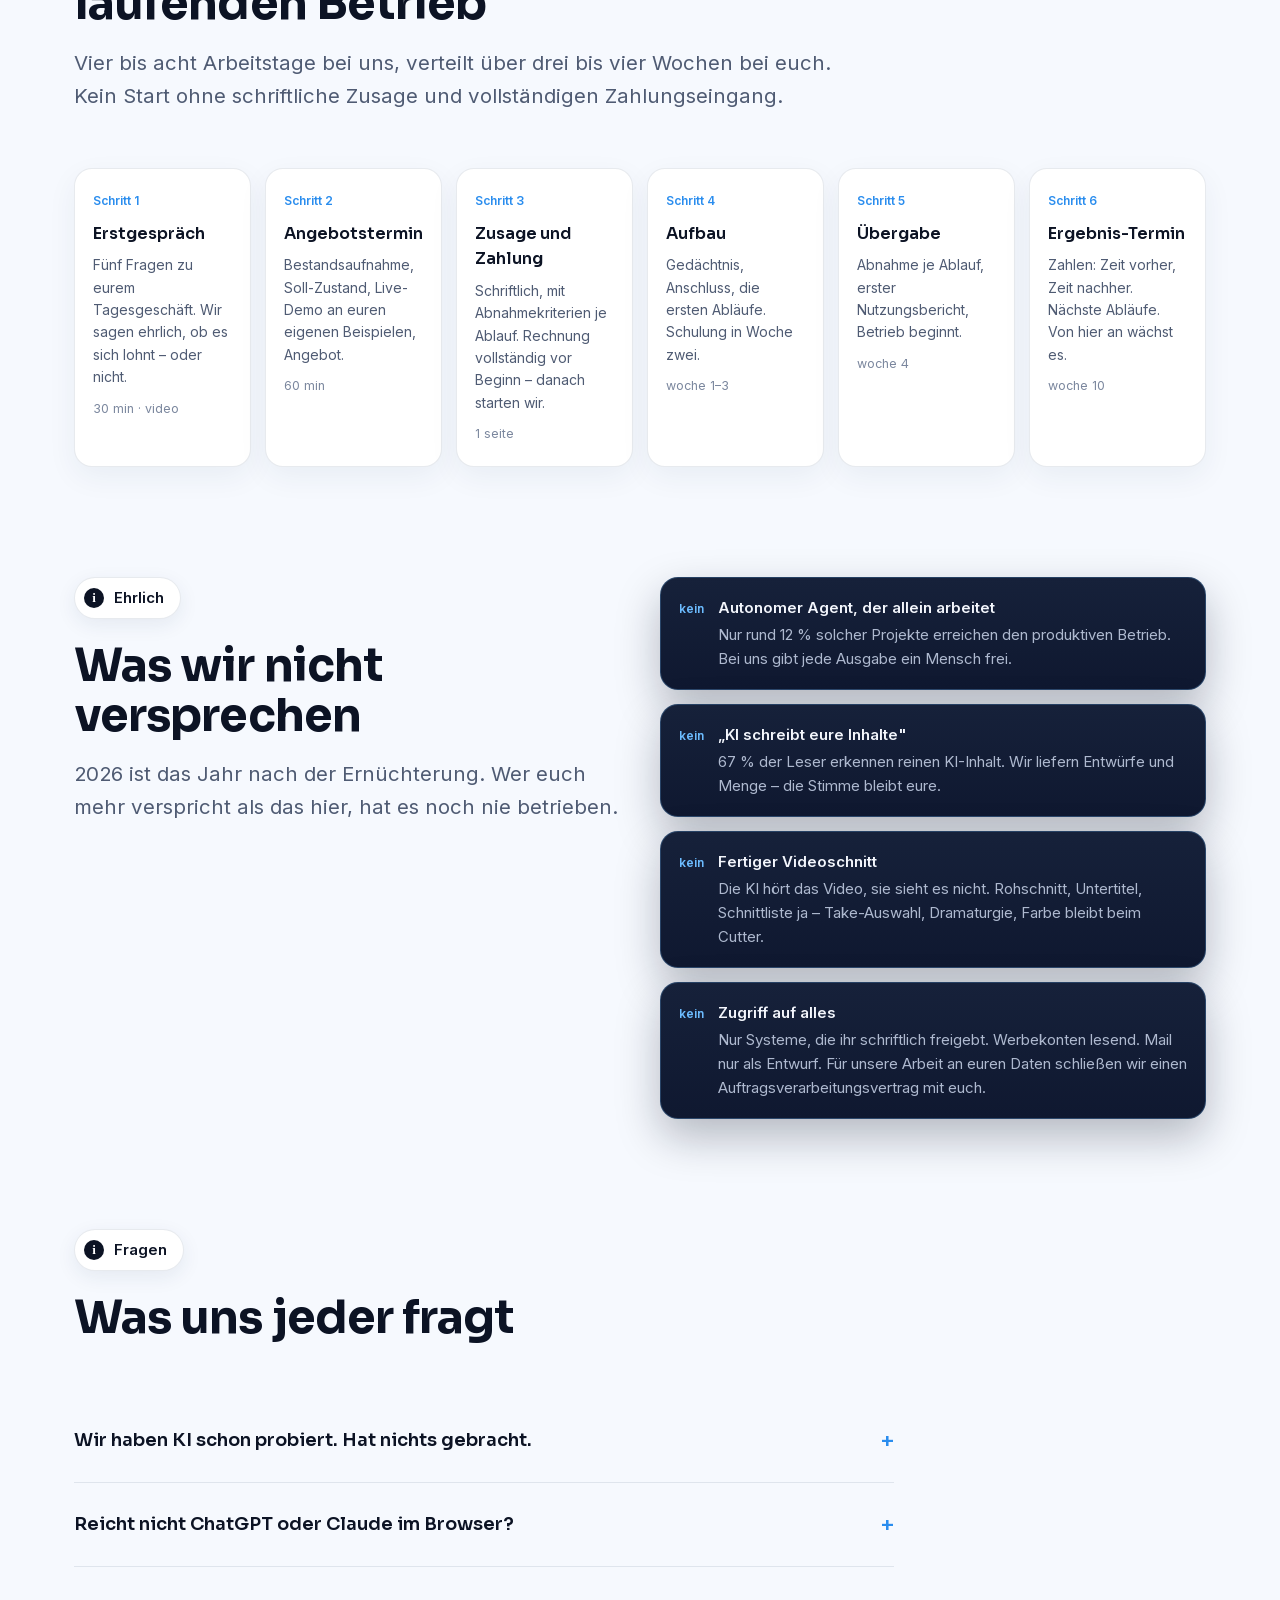
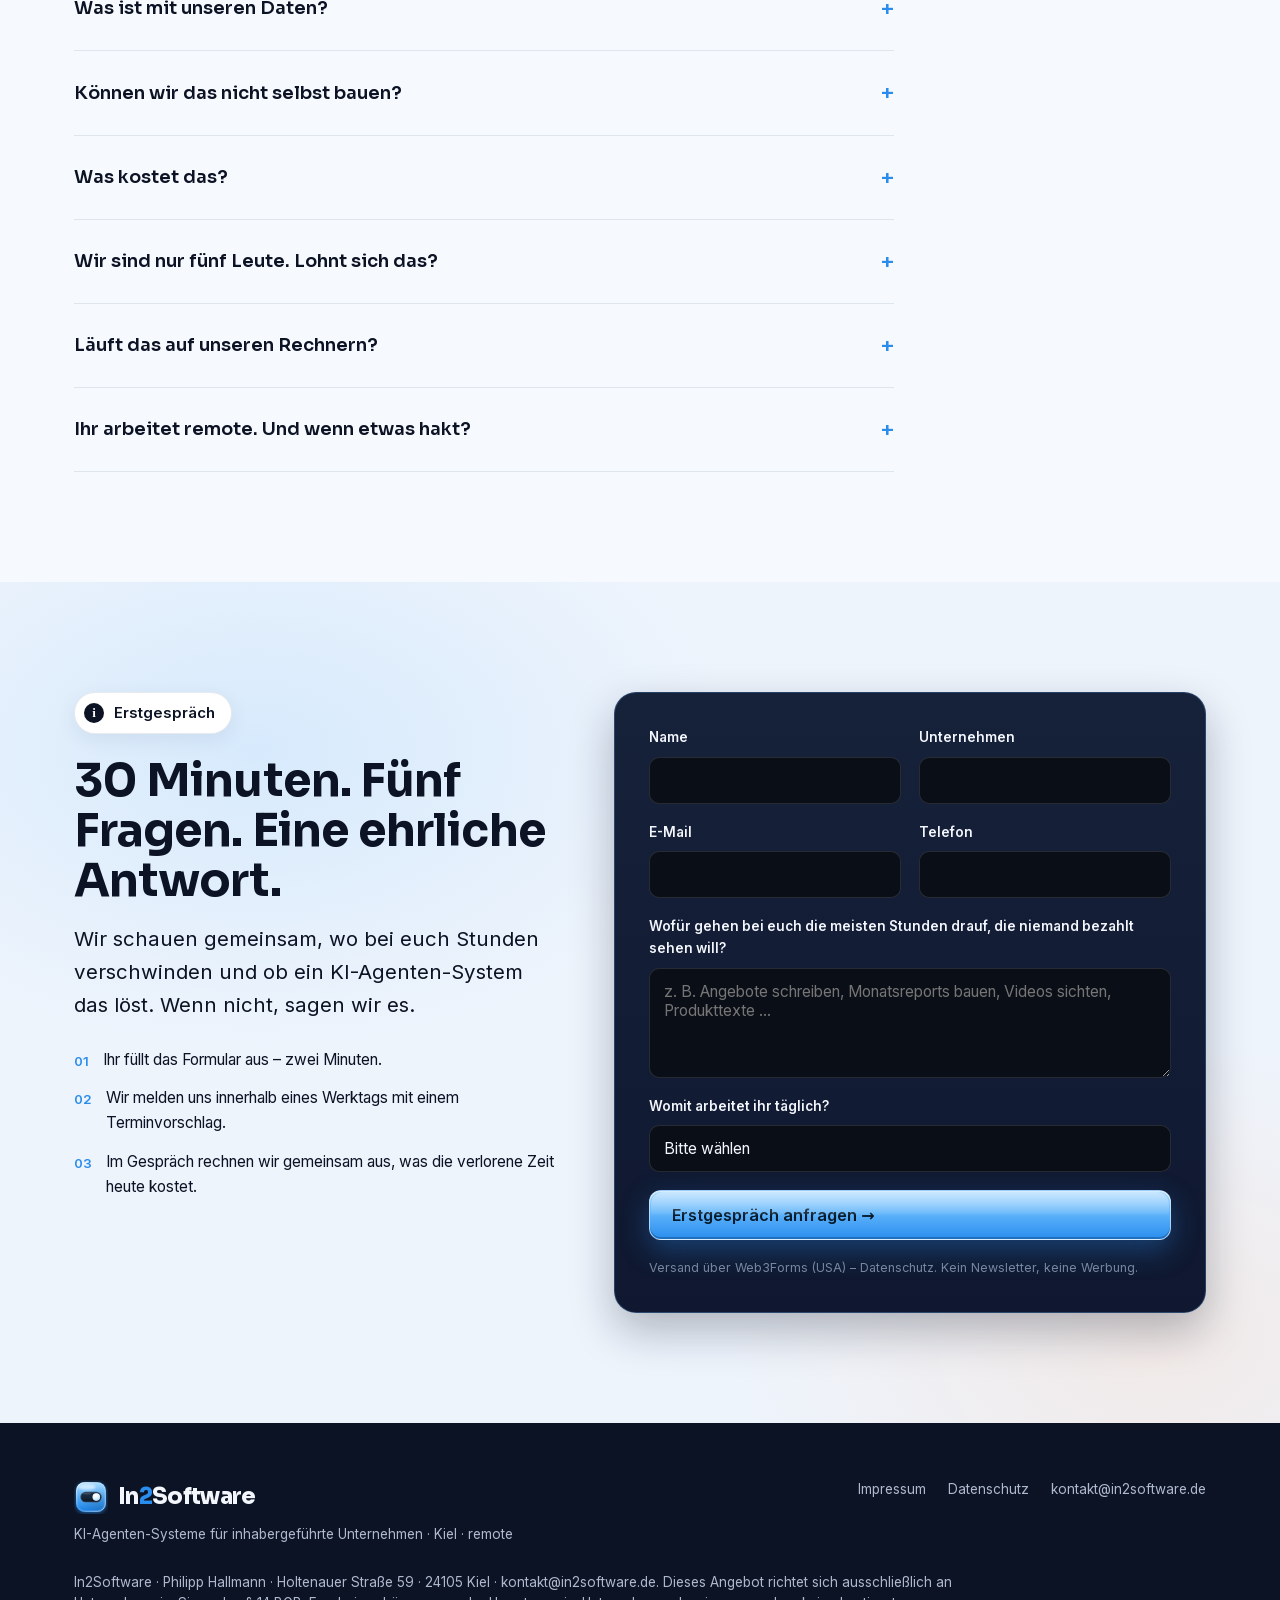
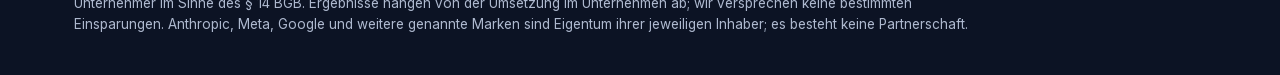
==== commit d17ea811: "Umbenennung KI-Arbeitsplatz -> KI-Agenten-System (#106) Co-Authored-By: Claude Opus 5.5 (1M context)" ====
--- a/index.html
+++ b/index.html
@@ -481,9 +481,6 @@
 <main id="top">
 
 <!-- HERO -->
-<!-- Alternativ-Lead (Vorschlag, nicht aktiv):
-Wir richten euch einen Assistenten ein, der die wiederkehrende Lese- und Schreibarbeit vorbereitet – Anfragen sortieren, zuordnen, Antwort oder Angebot entwerfen. Euer Team prüft und schickt selbst ab.
--->
 <section class="hero">
   <div class="hero-bg"></div><div class="aurora"></div><div class="sparkles" aria-hidden="true"></div>
   <div class="wrap">
@@ -568,7 +565,7 @@
           </ul>
         </div>
       </div>
-      <p style="margin-top:22px;color:var(--muted)"><b style="color:var(--text)">Der Irrglaube:</b> „Wir brauchen das bessere Modell oder den besseren Prompt." Nein. Meist liegt der Fehler nicht an Halluzinationen des Modells, sondern an kaputter Anbindung und fehlender Pflege.</p>
+      <p style="margin-top:22px;color:var(--muted)"><b style="color:var(--text)">Der Irrglaube:</b> „Wir brauchen das bessere Modell oder den besseren Prompt." Nein. In einer Fehleranalyse über 10.000 Unternehmensfälle sind Halluzinationen unter 10 % der Ursachen. Dominant: kaputte Anbindung und fehlende Pflege.</p>
     </div>
   </div>
 </section>
@@ -581,9 +578,9 @@
       <h2>Sag es wie einem Kollegen. Der Rest passiert im Hintergrund.</h2>
       <p class="lead" style="margin-top:18px">Kein Prompt-Handbuch. Ihr beschreibt die Aufgabe, der Arbeitsplatz holt sich aus euren Systemen, was er braucht, und legt das Ergebnis zur Freigabe ab.</p>
       <div class="tasklist" role="tablist" aria-label="Beispielaufgaben">
-        <button class="task" role="tab" aria-selected="true" data-t="0"><span class="q">01</span><div><b>„Schneide das Video für Freitag."</b><span>Interview finden, transkribieren, kürzen, Untertitel – der Cutter bekommt den Rohschnitt.</span><div class="meta"><i>Freigabe: Cutter</i><em>6 min statt 2,5 h · Beispielrechnung, keine Kundenmessung</em></div></div><div class="bar"><i></i></div></button>
-        <button class="task" role="tab" aria-selected="false" data-t="1"><span class="q">02</span><div><b>„Mach die Buchhaltung für September fertig."</b><span>Belege sammeln, mit Bank abgleichen, vorkontieren, fehlende Belege auflisten.</span><div class="meta"><i>Freigabe: Steuerberater</i><em>12 min statt 4 h · Beispielrechnung, keine Kundenmessung</em></div></div><div class="bar"><i></i></div></button>
-        <button class="task" role="tab" aria-selected="false" data-t="2"><span class="q">03</span><div><b>„Prüf meine Mails der Woche. Hab ich was vergessen?"</b><span>Offene Anfragen, ungesendete Verträge, unbestätigte Termine – plus Antwortentwürfe.</span><div class="meta"><i>Freigabe: du</i><em>3 min statt 1,5 h · Beispielrechnung, keine Kundenmessung</em></div></div><div class="bar"><i></i></div></button>
+        <button class="task" role="tab" aria-selected="true" data-t="0"><span class="q">01</span><div><b>„Schneide das Video für Freitag."</b><span>Interview finden, transkribieren, kürzen, Untertitel – der Cutter bekommt den Rohschnitt.</span><div class="meta"><i>Freigabe: Cutter</i><em>6 min statt 2,5 h</em></div></div><div class="bar"><i></i></div></button>
+        <button class="task" role="tab" aria-selected="false" data-t="1"><span class="q">02</span><div><b>„Mach die Buchhaltung für September fertig."</b><span>Belege sammeln, mit Bank abgleichen, vorkontieren, fehlende Belege auflisten.</span><div class="meta"><i>Freigabe: Steuerberater</i><em>12 min statt 4 h</em></div></div><div class="bar"><i></i></div></button>
+        <button class="task" role="tab" aria-selected="false" data-t="2"><span class="q">03</span><div><b>„Prüf meine Mails der Woche. Hab ich was vergessen?"</b><span>Offene Anfragen, ungesendete Verträge, unbestätigte Termine – plus Antwortentwürfe.</span><div class="meta"><i>Freigabe: du</i><em>3 min statt 1,5 h</em></div></div><div class="bar"><i></i></div></button>
       </div>
     </div>
     <div class="rig2 rv" id="rig2" aria-hidden="true">
@@ -625,7 +622,7 @@
       <div class="step" style="--h:1"><span class="n">Stufe 2</span><h3>Prompt Engineering</h3><p>Bessere Fragen, Vorlagen in Notizen. Hängt an einer Person.</p></div>
       <div class="step here" style="--h:2"><span class="tag">Hier beginnt der Nutzen</span><span class="n">Stufe 3</span><h3>Context Engineering</h3><p>Firmenwissen, Vorlagen, Kundendossiers sind hinterlegt. Die KI kennt euch.</p></div>
       <div class="step here" style="--h:3"><span class="tag">Hier arbeiten wir</span><span class="n">Stufe 4</span><h3>Harness</h3><p>Die KI bedient eure echten Werkzeuge – mit Regeln, Freigaben und Grenzen.</p></div>
-      <div class="step hype" style="--h:4"><span class="tag">Marketing-Versprechen</span><span class="n">Stufe 5</span><h3>Autonome Agenten</h3><p>Mehrere KIs arbeiten allein. Die wenigsten solcher Projekte erreichen den produktiven Betrieb.</p></div>
+      <div class="step hype" style="--h:4"><span class="tag">Marketing-Versprechen</span><span class="n">Stufe 5</span><h3>Autonome Agenten</h3><p>Mehrere KIs arbeiten allein. Nur 12 % der Projekte erreichen das produktiv.</p></div>
     </div>
   </div>
 </section>
@@ -661,7 +658,7 @@
         <div class="ico">04</div>
         <h3>Betrieb</h3>
         <p>Schulung, dann monatlich: Nachjustieren, neue Abläufe, Reparatur bei Schnittstellen-Änderungen, Nutzungsbericht.</p>
-        <div class="vis"><b>Nutzung Oktober</b><br>/report &nbsp;&nbsp;&nbsp;&nbsp;18×<br>/content &nbsp;&nbsp;&nbsp;31×<br>/angebot &nbsp;&nbsp;&nbsp;&nbsp;7×<br>Zeit je Report <span class="g">2:40 h → 0:25 h</span> <i style="font-style:normal">· Beispielrechnung, keine Kundenmessung</i></div>
+        <div class="vis"><b>Nutzung Oktober</b><br>/report &nbsp;&nbsp;&nbsp;&nbsp;18×<br>/content &nbsp;&nbsp;&nbsp;31×<br>/angebot &nbsp;&nbsp;&nbsp;&nbsp;7×<br>Zeit je Report <span class="g">2:40 h → 0:25 h</span></div>
       </div>
     </div>
   </div>
@@ -743,8 +740,8 @@
       <p class="lead" style="margin-top:18px">2026 ist das Jahr nach der Ernüchterung. Wer euch mehr verspricht als das hier, hat es noch nie betrieben.</p>
     </div>
     <ul class="rv">
-      <li><span class="k">kein</span><p><b>Autonomer Agent, der allein arbeitet</b>Die meisten solcher Projekte scheitern am Übergang in den produktiven Betrieb. Bei uns gibt jede Ausgabe ein Mensch frei.</p></li>
-      <li><span class="k">kein</span><p><b>„KI schreibt eure Inhalte"</b>Reiner KI-Text wirkt schnell fremd und wird oft erkannt. Wir liefern Entwürfe und Menge – die Stimme bleibt eure.</p></li>
+      <li><span class="k">kein</span><p><b>Autonomer Agent, der allein arbeitet</b>Nur rund 12 % solcher Projekte erreichen den produktiven Betrieb. Bei uns gibt jede Ausgabe ein Mensch frei.</p></li>
+      <li><span class="k">kein</span><p><b>„KI schreibt eure Inhalte"</b>67 % der Leser erkennen reinen KI-Inhalt. Wir liefern Entwürfe und Menge – die Stimme bleibt eure.</p></li>
       <li><span class="k">kein</span><p><b>Fertiger Videoschnitt</b>Die KI hört das Video, sie sieht es nicht. Rohschnitt, Untertitel, Schnittliste ja – Take-Auswahl, Dramaturgie, Farbe bleibt beim Cutter.</p></li>
       <li><span class="k">kein</span><p><b>Zugriff auf alles</b>Nur Systeme, die ihr schriftlich freigebt. Werbekonten lesend. Mail nur als Entwurf. Für unsere Arbeit an euren Daten schließen wir einen Auftragsverarbeitungsvertrag mit euch.</p></li>
     </ul>
@@ -761,8 +758,6 @@
     <div class="faq rv">
       <details><summary>Wir haben KI schon probiert. Hat nichts gebracht.</summary><p>Das ist der Normalfall – 95 % der Projekte enden so. Der Fehler lag fast nie am Werkzeug, sondern daran, dass es nichts über die Firma wusste und an nichts angeschlossen war. Genau das ist unsere Arbeit.</p></details>
       <details><summary>Reicht nicht ChatGPT oder Claude im Browser?</summary><p>Wenn ihr dort Kundendossiers hinterlegt habt, Reports gegen euer echtes Werbekonto zieht und wiederkehrende Aufgaben als feste Befehle laufen – ja. Wenn nicht, ist genau dieser Teil das, was wir einrichten.</p></details>
-      <details><summary>Wir haben schon Zapier, Make oder n8n — wozu das?</summary><p>Behaltet sie. Das sind feste Wenn-dann-Ketten, gut für immer Gleiches. Wir setzen dort an, wo ein Mensch lesen und formulieren muss: Anfragen, Support, Angebote. Die Inhalte sind jedes Mal anders, die Schritte nicht – lesen, zuordnen, Entwurf schreiben. Wenn euer Werkzeug das schon zuverlässig kann, braucht ihr uns dafür nicht.</p></details>
-      <details><summary>Wie kommt das bei unserem Team an – und worauf greift es zu?</summary><p>Es greift nur auf das zu, was ihr schriftlich freigebt – nicht auf alles, was technisch erreichbar wäre. Es sendet nie selbst; jeder Entwurf liegt zur Prüfung bei einem Menschen aus eurem Team, bevor etwas rausgeht. Wir starten mit einem einzigen Ablauf und einer Person, nicht mit dem ganzen Team auf einmal – so seht ihr, wie es sich anfühlt, bevor mehr dranhängt.</p></details>
       <details><summary>Was ist mit unseren Daten?</summary><p>Dateien und Firmenwissen bleiben auf eurem Rechner. Für jede Aufgabe gehen nur die nötigen Texte verschlüsselt an das Modell. Wir arbeiten mit Claude Code von Anthropic – <b>den Vertrag dafür schließt ihr selbst</b>, im Geschäftstarif ohne Training auf euren Daten. Kein Zugang läuft über unsere Zugangsschlüssel. Für alles, was wir bei euch einrichten und betreuen, gibt es einen Auftragsverarbeitungsvertrag mit uns. Zugriff hat das System nur auf Ordner und Konten, die ihr schriftlich freigebt.</p></details>
       <details><summary>Können wir das nicht selbst bauen?</summary><p>Könnt ihr. Die Frage ist, wer es in sechs Wochen pflegt, wenn sich eine Schnittstelle ändert. Daran sterben die meisten Eigenbauten – nicht am Aufbau, am Betrieb.</p></details>
       <details><summary>Was kostet das?</summary><p>Das sagen wir im Gespräch, wenn wir wissen, wie viele Stunden bei euch wohin gehen. Vorher wäre jede Zahl geraten. Bezahlt wird vor dem Aufbau, in einer Summe – dafür bekommt ihr ein eingerichtetes System statt einer Präsentation.</p></details>
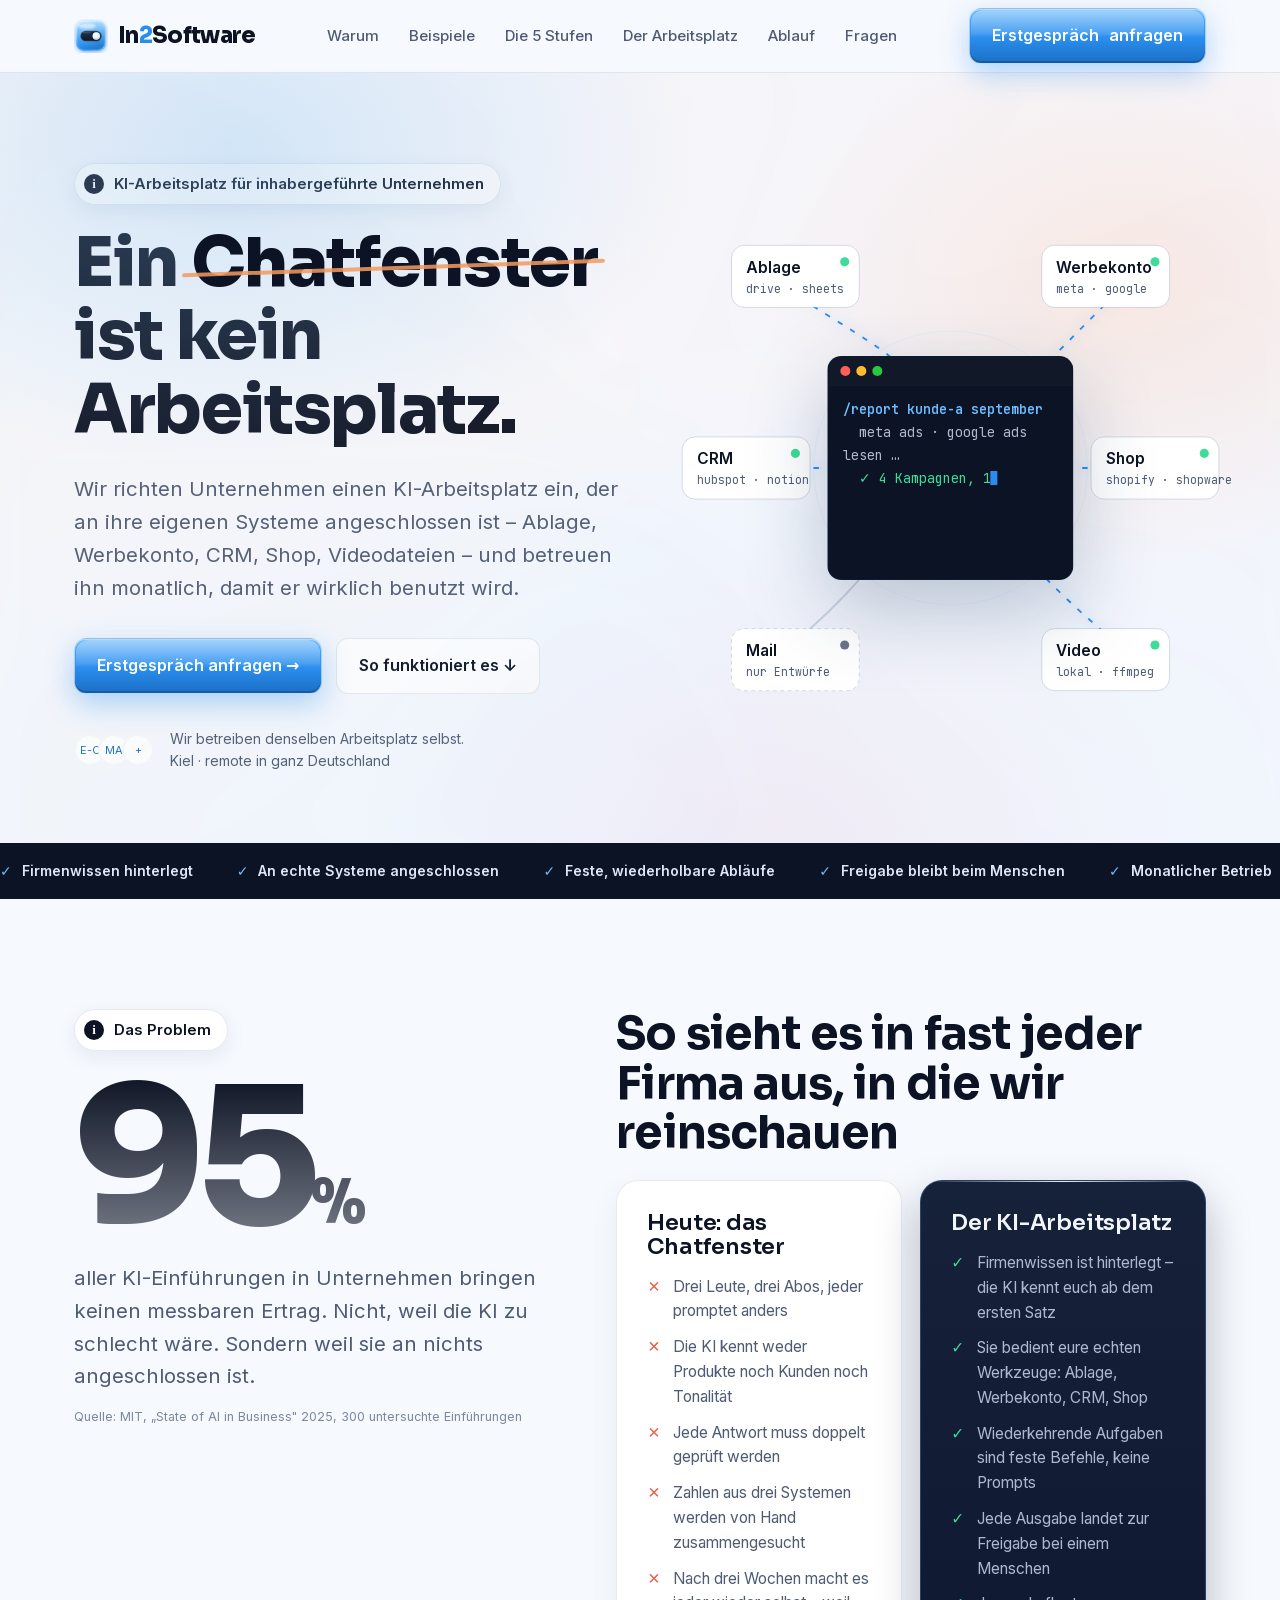
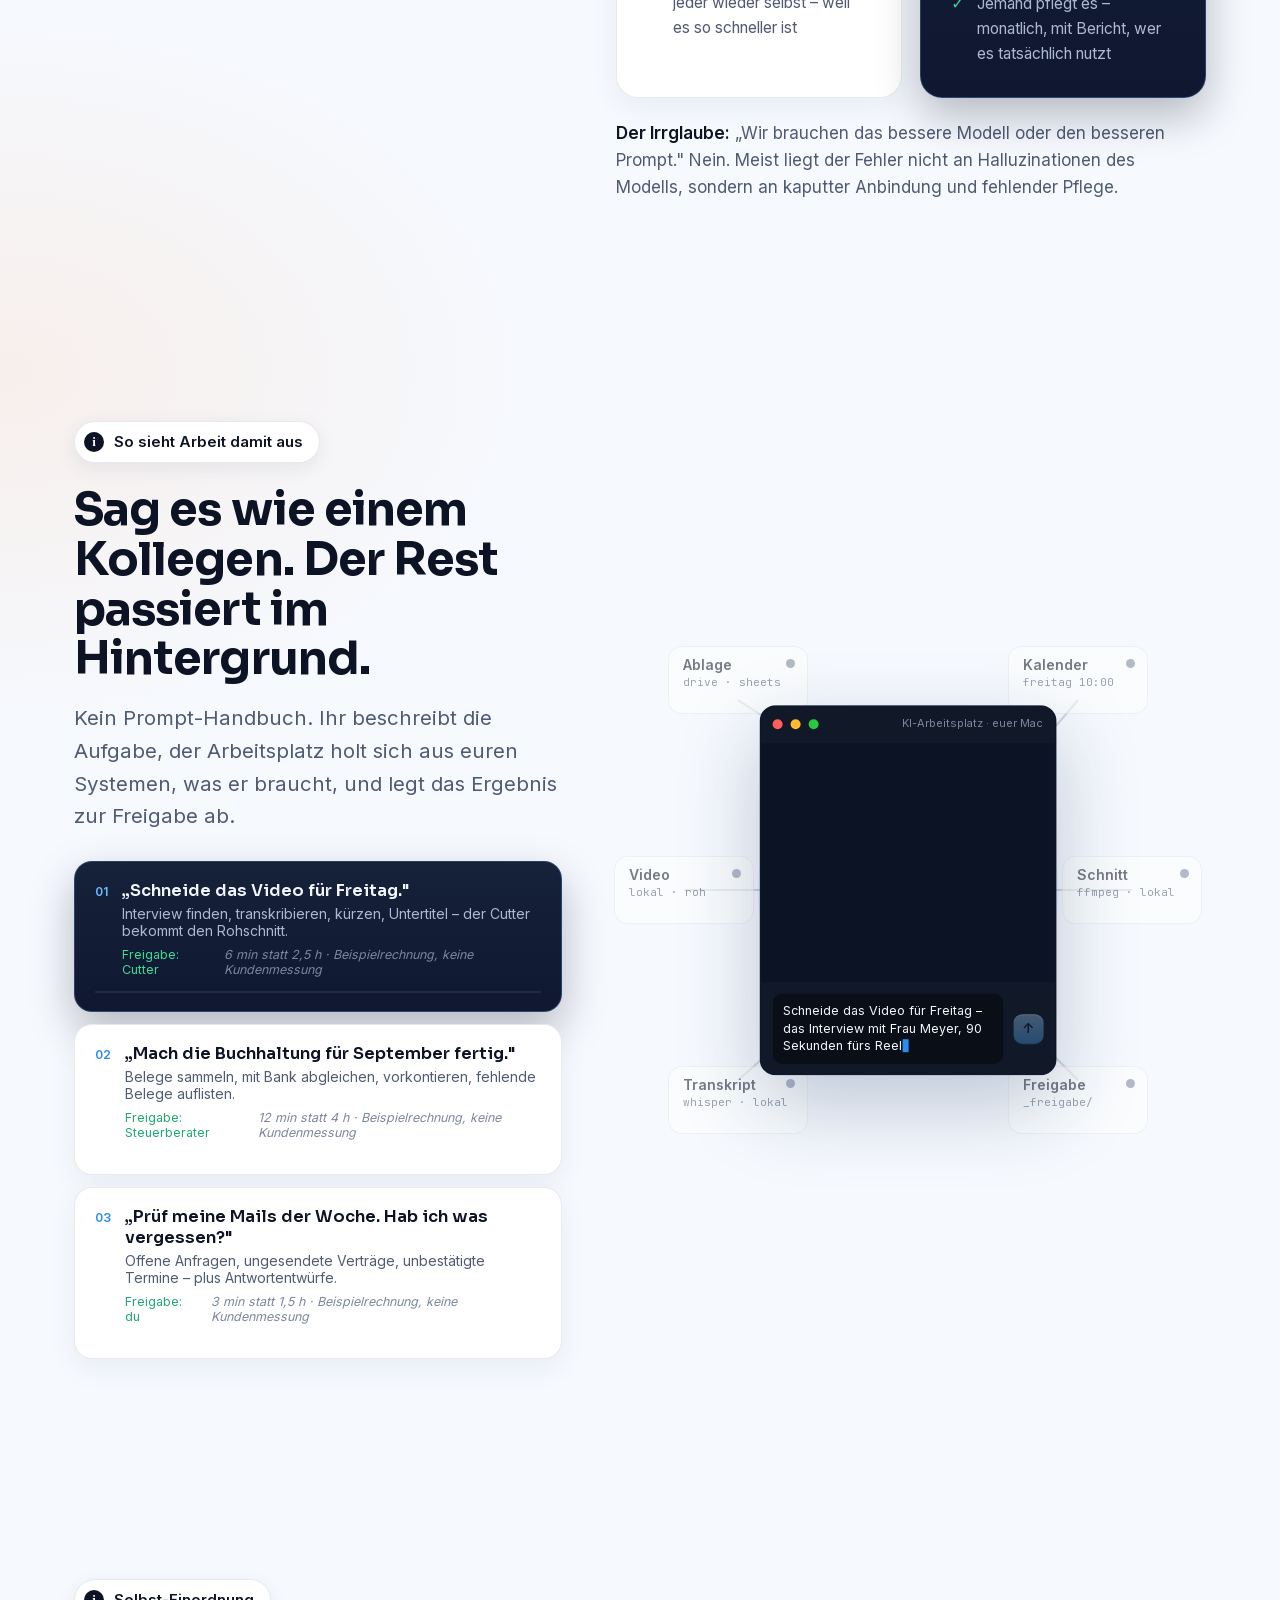
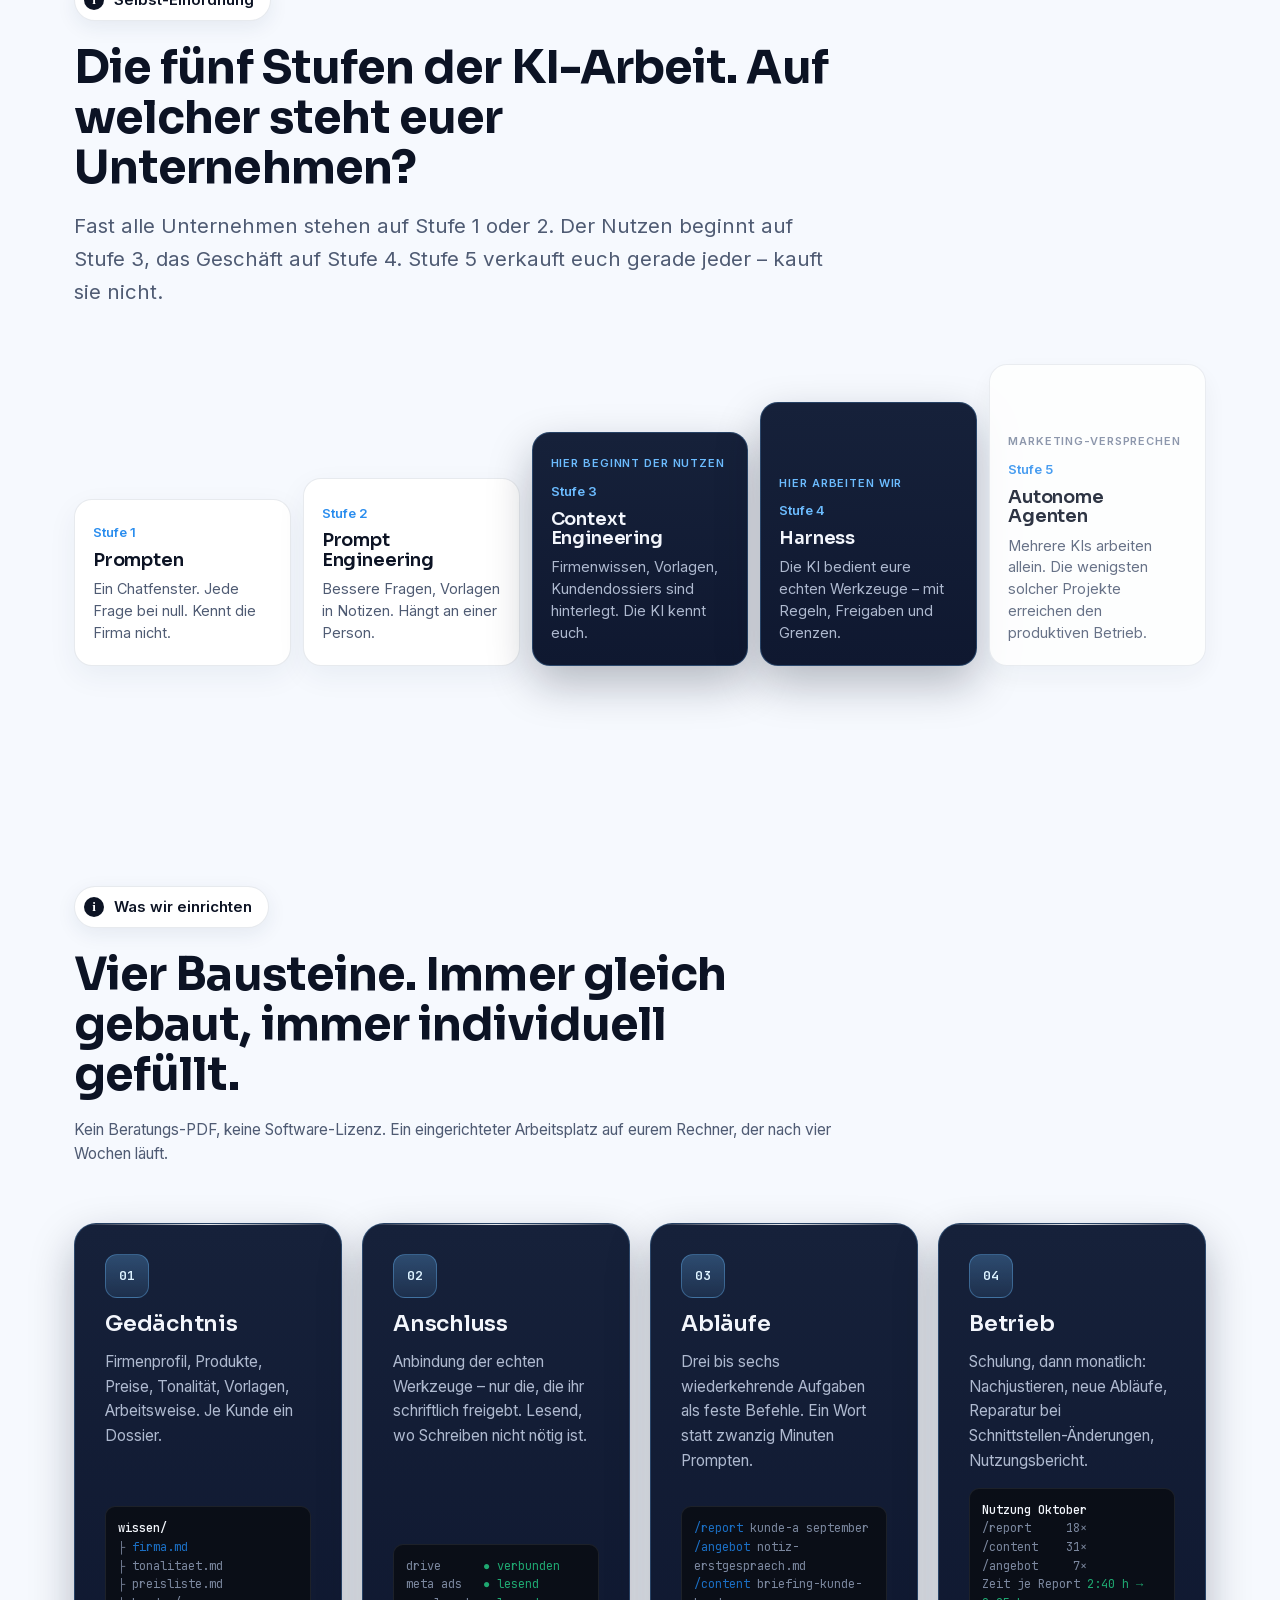
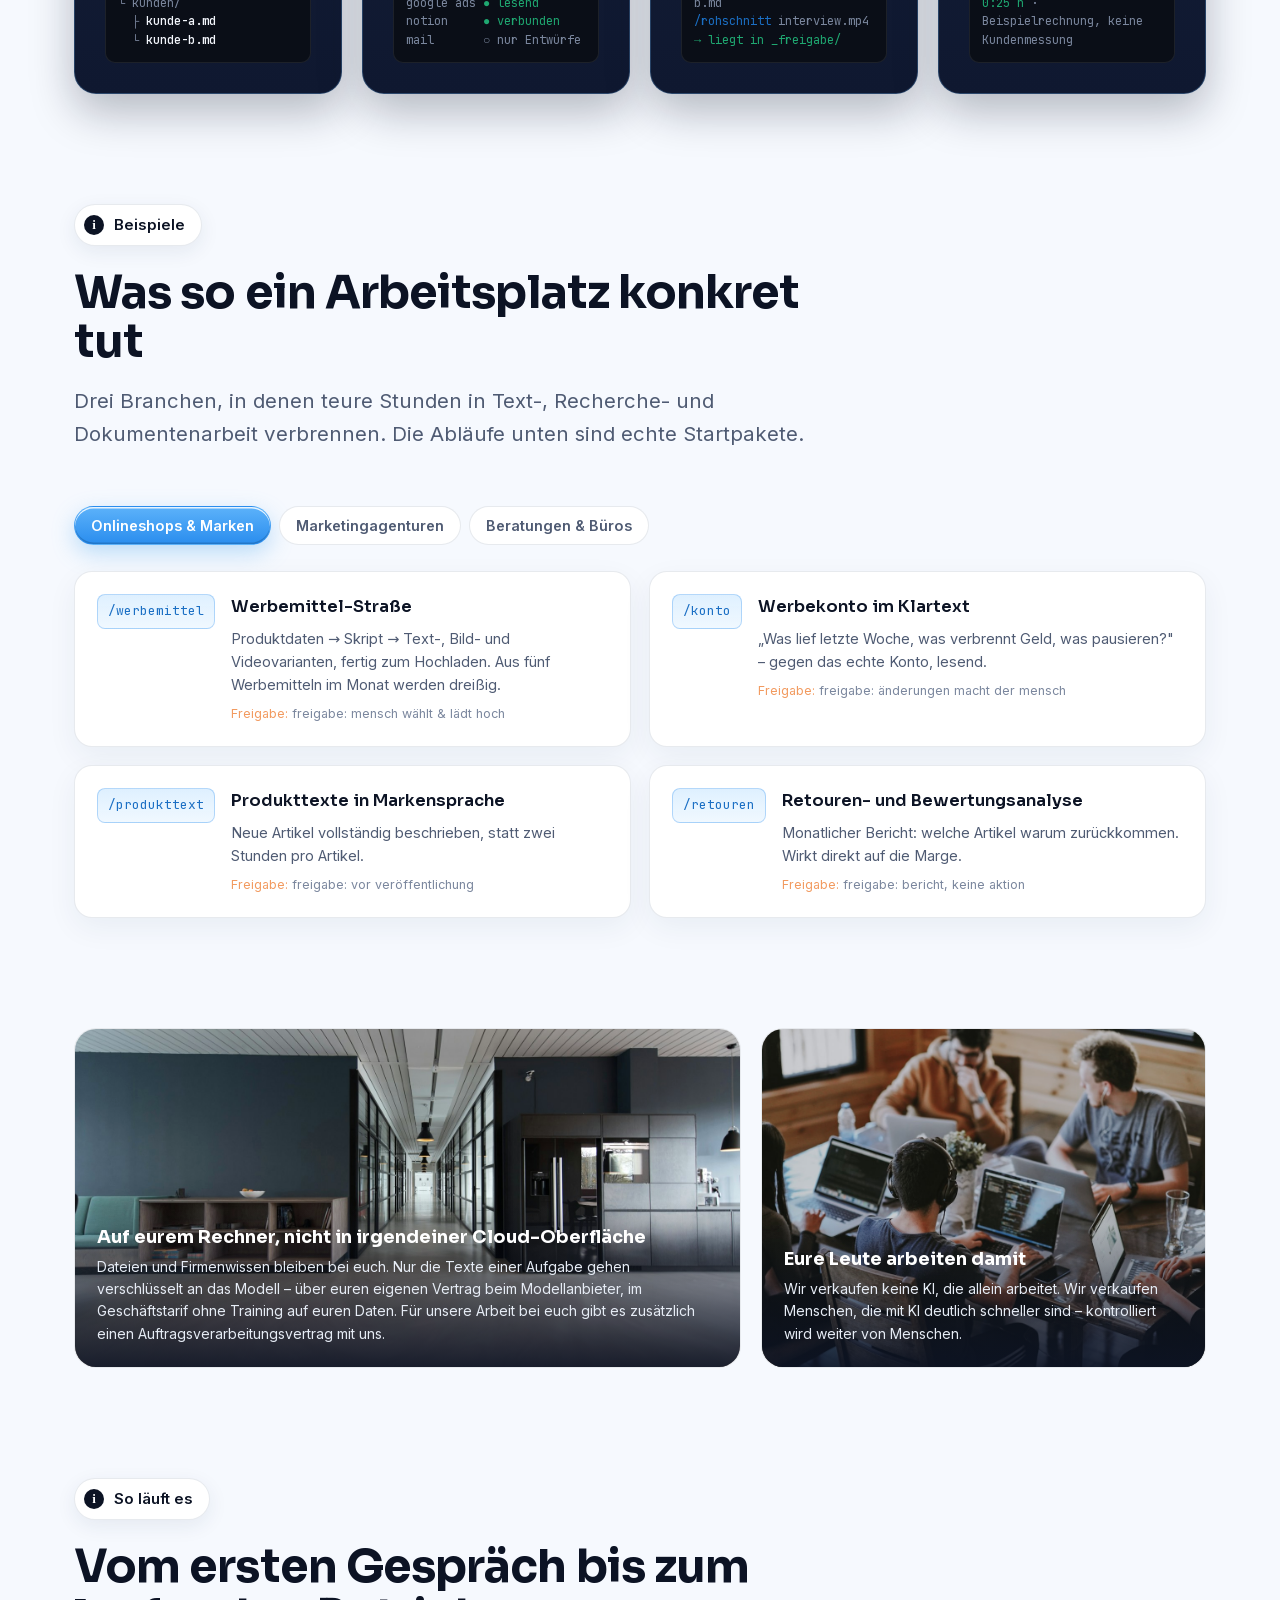
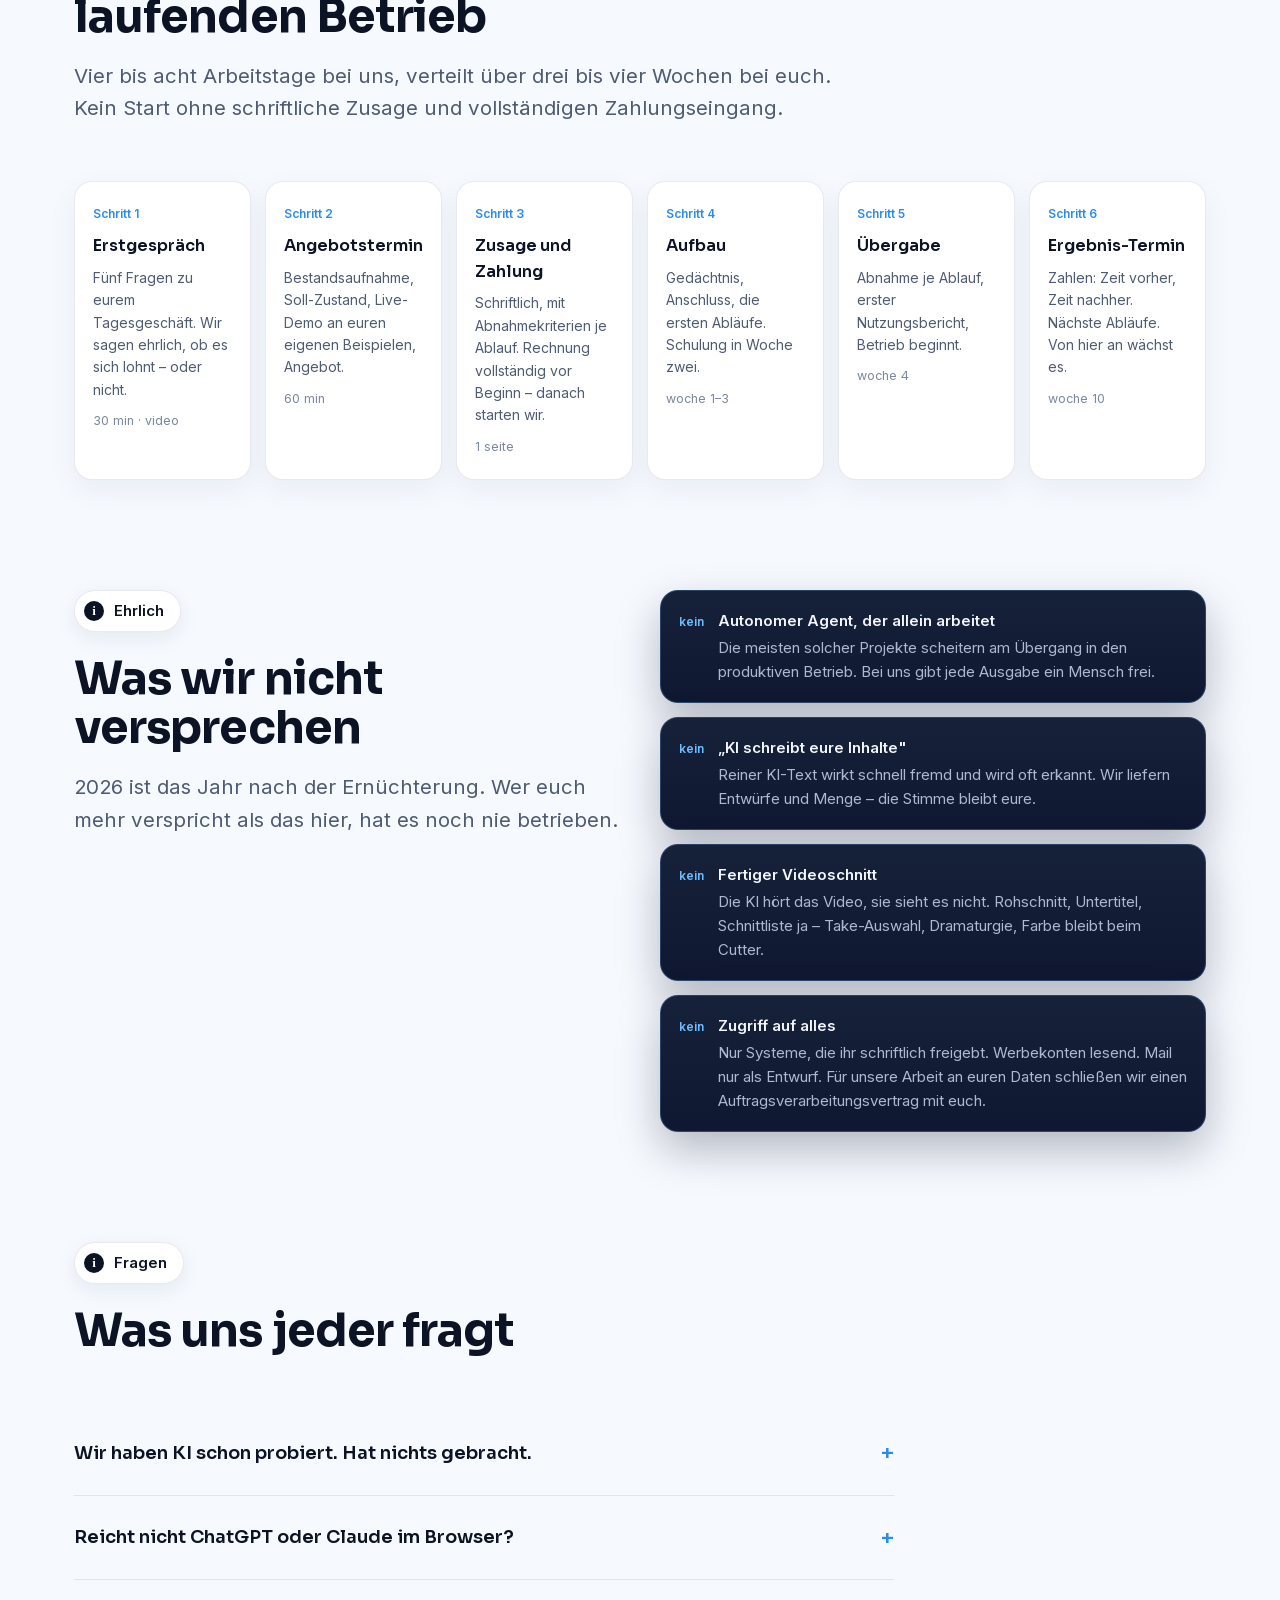
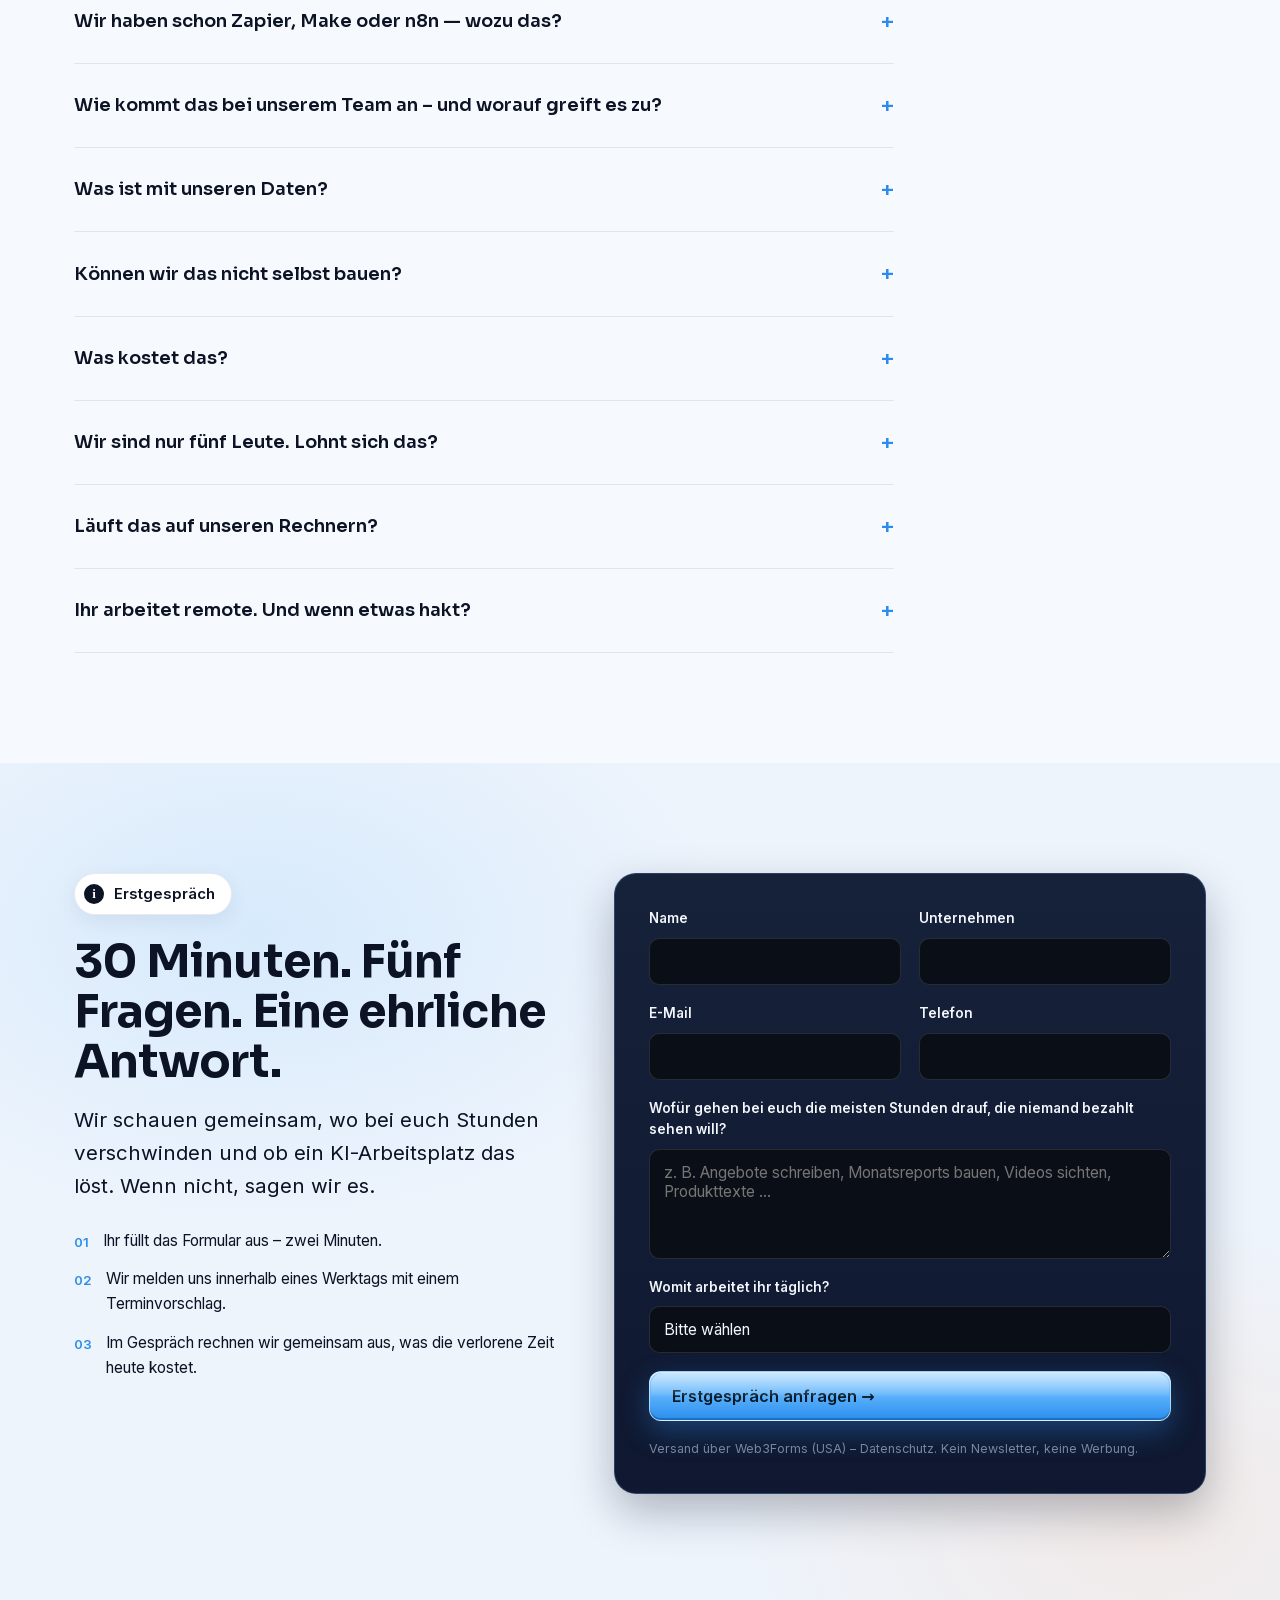
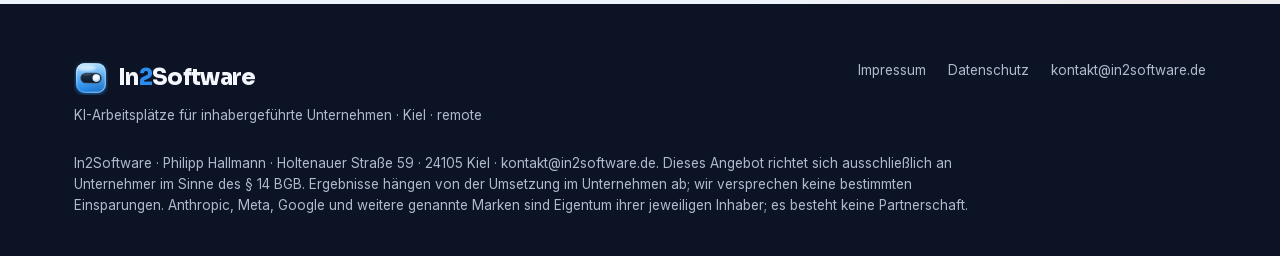
==== commit 25fbda89: "Verstaendnis: FAQ Zapier/Make/n8n und Team-Akzeptanz, Beispielrechnungen gekennzeichnet, unbelegte Z" ====
--- a/index.html
+++ b/index.html
@@ -4,7 +4,7 @@
 <meta charset="utf-8">
 <meta name="viewport" content="width=device-width, initial-scale=1">
 <title>In2Software — Ein Chatfenster ist kein Arbeitsplatz</title>
-<meta name="description" content="Wir richten Unternehmen ein KI-Agenten-System ein, das an ihre eigenen Systeme angeschlossen ist – und betreuen es monatlich, damit es wirklich benutzt wird.">
+<meta name="description" content="Wir richten Unternehmen einen KI-Arbeitsplatz ein, der an ihre eigenen Systeme angeschlossen ist – und betreuen ihn monatlich, damit er wirklich benutzt wird.">
 <link rel="icon" type="image/svg+xml" href="brand/favicon.svg">
 <link rel="stylesheet" href="fonts.css">
 <style>
@@ -481,13 +481,16 @@
 <main id="top">
 
 <!-- HERO -->
+<!-- Alternativ-Lead (Vorschlag, nicht aktiv):
+Wir richten euch einen Assistenten ein, der die wiederkehrende Lese- und Schreibarbeit vorbereitet – Anfragen sortieren, zuordnen, Antwort oder Angebot entwerfen. Euer Team prüft und schickt selbst ab.
+-->
 <section class="hero">
   <div class="hero-bg"></div><div class="aurora"></div><div class="sparkles" aria-hidden="true"></div>
   <div class="wrap">
     <div>
-      <span class="eyebrow">KI-Agenten-System für inhabergeführte Unternehmen</span>
+      <span class="eyebrow">KI-Arbeitsplatz für inhabergeführte Unternehmen</span>
       <h1>Ein <span class="strike">Chatfenster</span> ist kein Arbeitsplatz.</h1>
-      <p class="lead">Wir richten Unternehmen ein KI-Agenten-System ein, das an ihre eigenen Systeme angeschlossen ist – Ablage, Werbekonto, CRM, Shop, Videodateien – und betreuen es monatlich, damit es wirklich benutzt wird.</p>
+      <p class="lead">Wir richten Unternehmen einen KI-Arbeitsplatz ein, der an ihre eigenen Systeme angeschlossen ist – Ablage, Werbekonto, CRM, Shop, Videodateien – und betreuen ihn monatlich, damit er wirklich benutzt wird.</p>
       <div class="cta-row">
         <a class="btn btn-primary" href="#kontakt">Erstgespräch anfragen →</a>
         <a class="btn btn-ghost" href="#bausteine">So funktioniert es ↓</a>
@@ -555,7 +558,7 @@
           </ul>
         </div>
         <div class="card good">
-          <h3>Das KI-Agenten-System</h3>
+          <h3>Der KI-Arbeitsplatz</h3>
           <ul>
             <li>Firmenwissen ist hinterlegt – die KI kennt euch ab dem ersten Satz</li>
             <li>Sie bedient eure echten Werkzeuge: Ablage, Werbekonto, CRM, Shop</li>
@@ -565,7 +568,7 @@
           </ul>
         </div>
       </div>
-      <p style="margin-top:22px;color:var(--muted)"><b style="color:var(--text)">Der Irrglaube:</b> „Wir brauchen das bessere Modell oder den besseren Prompt." Nein. In einer Fehleranalyse über 10.000 Unternehmensfälle sind Halluzinationen unter 10 % der Ursachen. Dominant: kaputte Anbindung und fehlende Pflege.</p>
+      <p style="margin-top:22px;color:var(--muted)"><b style="color:var(--text)">Der Irrglaube:</b> „Wir brauchen das bessere Modell oder den besseren Prompt." Nein. Meist liegt der Fehler nicht an Halluzinationen des Modells, sondern an kaputter Anbindung und fehlender Pflege.</p>
     </div>
   </div>
 </section>
@@ -578,9 +581,9 @@
       <h2>Sag es wie einem Kollegen. Der Rest passiert im Hintergrund.</h2>
       <p class="lead" style="margin-top:18px">Kein Prompt-Handbuch. Ihr beschreibt die Aufgabe, der Arbeitsplatz holt sich aus euren Systemen, was er braucht, und legt das Ergebnis zur Freigabe ab.</p>
       <div class="tasklist" role="tablist" aria-label="Beispielaufgaben">
-        <button class="task" role="tab" aria-selected="true" data-t="0"><span class="q">01</span><div><b>„Schneide das Video für Freitag."</b><span>Interview finden, transkribieren, kürzen, Untertitel – der Cutter bekommt den Rohschnitt.</span><div class="meta"><i>Freigabe: Cutter</i><em>6 min statt 2,5 h</em></div></div><div class="bar"><i></i></div></button>
-        <button class="task" role="tab" aria-selected="false" data-t="1"><span class="q">02</span><div><b>„Mach die Buchhaltung für September fertig."</b><span>Belege sammeln, mit Bank abgleichen, vorkontieren, fehlende Belege auflisten.</span><div class="meta"><i>Freigabe: Steuerberater</i><em>12 min statt 4 h</em></div></div><div class="bar"><i></i></div></button>
-        <button class="task" role="tab" aria-selected="false" data-t="2"><span class="q">03</span><div><b>„Prüf meine Mails der Woche. Hab ich was vergessen?"</b><span>Offene Anfragen, ungesendete Verträge, unbestätigte Termine – plus Antwortentwürfe.</span><div class="meta"><i>Freigabe: du</i><em>3 min statt 1,5 h</em></div></div><div class="bar"><i></i></div></button>
+        <button class="task" role="tab" aria-selected="true" data-t="0"><span class="q">01</span><div><b>„Schneide das Video für Freitag."</b><span>Interview finden, transkribieren, kürzen, Untertitel – der Cutter bekommt den Rohschnitt.</span><div class="meta"><i>Freigabe: Cutter</i><em>6 min statt 2,5 h · Beispielrechnung, keine Kundenmessung</em></div></div><div class="bar"><i></i></div></button>
+        <button class="task" role="tab" aria-selected="false" data-t="1"><span class="q">02</span><div><b>„Mach die Buchhaltung für September fertig."</b><span>Belege sammeln, mit Bank abgleichen, vorkontieren, fehlende Belege auflisten.</span><div class="meta"><i>Freigabe: Steuerberater</i><em>12 min statt 4 h · Beispielrechnung, keine Kundenmessung</em></div></div><div class="bar"><i></i></div></button>
+        <button class="task" role="tab" aria-selected="false" data-t="2"><span class="q">03</span><div><b>„Prüf meine Mails der Woche. Hab ich was vergessen?"</b><span>Offene Anfragen, ungesendete Verträge, unbestätigte Termine – plus Antwortentwürfe.</span><div class="meta"><i>Freigabe: du</i><em>3 min statt 1,5 h · Beispielrechnung, keine Kundenmessung</em></div></div><div class="bar"><i></i></div></button>
       </div>
     </div>
     <div class="rig2 rv" id="rig2" aria-hidden="true">
@@ -601,7 +604,7 @@
       <div class="hn" style="left:7.1%;top:81.4%"><b></b><small></small><i></i></div>
       <div class="hn" style="left:67.9%;top:81.4%"><b></b><small></small><i></i></div>
       <div class="cw">
-        <div class="top"><i></i><i></i><i></i><span>KI-Agenten-System · euer Mac</span></div>
+        <div class="top"><i></i><i></i><i></i><span>KI-Arbeitsplatz · euer Mac</span></div>
         <div class="log" id="cwlog"></div>
         <div class="in"><div class="box" id="cwbox"><span class="ph">Beschreib die Aufgabe wie einem Kollegen …</span></div><div class="send off" id="cwsend">↑</div></div>
       </div>
@@ -622,7 +625,7 @@
       <div class="step" style="--h:1"><span class="n">Stufe 2</span><h3>Prompt Engineering</h3><p>Bessere Fragen, Vorlagen in Notizen. Hängt an einer Person.</p></div>
       <div class="step here" style="--h:2"><span class="tag">Hier beginnt der Nutzen</span><span class="n">Stufe 3</span><h3>Context Engineering</h3><p>Firmenwissen, Vorlagen, Kundendossiers sind hinterlegt. Die KI kennt euch.</p></div>
       <div class="step here" style="--h:3"><span class="tag">Hier arbeiten wir</span><span class="n">Stufe 4</span><h3>Harness</h3><p>Die KI bedient eure echten Werkzeuge – mit Regeln, Freigaben und Grenzen.</p></div>
-      <div class="step hype" style="--h:4"><span class="tag">Marketing-Versprechen</span><span class="n">Stufe 5</span><h3>Autonome Agenten</h3><p>Mehrere KIs arbeiten allein. Nur 12 % der Projekte erreichen das produktiv.</p></div>
+      <div class="step hype" style="--h:4"><span class="tag">Marketing-Versprechen</span><span class="n">Stufe 5</span><h3>Autonome Agenten</h3><p>Mehrere KIs arbeiten allein. Die wenigsten solcher Projekte erreichen den produktiven Betrieb.</p></div>
     </div>
   </div>
 </section>
@@ -658,7 +661,7 @@
         <div class="ico">04</div>
         <h3>Betrieb</h3>
         <p>Schulung, dann monatlich: Nachjustieren, neue Abläufe, Reparatur bei Schnittstellen-Änderungen, Nutzungsbericht.</p>
-        <div class="vis"><b>Nutzung Oktober</b><br>/report &nbsp;&nbsp;&nbsp;&nbsp;18×<br>/content &nbsp;&nbsp;&nbsp;31×<br>/angebot &nbsp;&nbsp;&nbsp;&nbsp;7×<br>Zeit je Report <span class="g">2:40 h → 0:25 h</span></div>
+        <div class="vis"><b>Nutzung Oktober</b><br>/report &nbsp;&nbsp;&nbsp;&nbsp;18×<br>/content &nbsp;&nbsp;&nbsp;31×<br>/angebot &nbsp;&nbsp;&nbsp;&nbsp;7×<br>Zeit je Report <span class="g">2:40 h → 0:25 h</span> <i style="font-style:normal">· Beispielrechnung, keine Kundenmessung</i></div>
       </div>
     </div>
   </div>
@@ -740,8 +743,8 @@
       <p class="lead" style="margin-top:18px">2026 ist das Jahr nach der Ernüchterung. Wer euch mehr verspricht als das hier, hat es noch nie betrieben.</p>
     </div>
     <ul class="rv">
-      <li><span class="k">kein</span><p><b>Autonomer Agent, der allein arbeitet</b>Nur rund 12 % solcher Projekte erreichen den produktiven Betrieb. Bei uns gibt jede Ausgabe ein Mensch frei.</p></li>
-      <li><span class="k">kein</span><p><b>„KI schreibt eure Inhalte"</b>67 % der Leser erkennen reinen KI-Inhalt. Wir liefern Entwürfe und Menge – die Stimme bleibt eure.</p></li>
+      <li><span class="k">kein</span><p><b>Autonomer Agent, der allein arbeitet</b>Die meisten solcher Projekte scheitern am Übergang in den produktiven Betrieb. Bei uns gibt jede Ausgabe ein Mensch frei.</p></li>
+      <li><span class="k">kein</span><p><b>„KI schreibt eure Inhalte"</b>Reiner KI-Text wirkt schnell fremd und wird oft erkannt. Wir liefern Entwürfe und Menge – die Stimme bleibt eure.</p></li>
       <li><span class="k">kein</span><p><b>Fertiger Videoschnitt</b>Die KI hört das Video, sie sieht es nicht. Rohschnitt, Untertitel, Schnittliste ja – Take-Auswahl, Dramaturgie, Farbe bleibt beim Cutter.</p></li>
       <li><span class="k">kein</span><p><b>Zugriff auf alles</b>Nur Systeme, die ihr schriftlich freigebt. Werbekonten lesend. Mail nur als Entwurf. Für unsere Arbeit an euren Daten schließen wir einen Auftragsverarbeitungsvertrag mit euch.</p></li>
     </ul>
@@ -758,6 +761,8 @@
     <div class="faq rv">
       <details><summary>Wir haben KI schon probiert. Hat nichts gebracht.</summary><p>Das ist der Normalfall – 95 % der Projekte enden so. Der Fehler lag fast nie am Werkzeug, sondern daran, dass es nichts über die Firma wusste und an nichts angeschlossen war. Genau das ist unsere Arbeit.</p></details>
       <details><summary>Reicht nicht ChatGPT oder Claude im Browser?</summary><p>Wenn ihr dort Kundendossiers hinterlegt habt, Reports gegen euer echtes Werbekonto zieht und wiederkehrende Aufgaben als feste Befehle laufen – ja. Wenn nicht, ist genau dieser Teil das, was wir einrichten.</p></details>
+      <details><summary>Wir haben schon Zapier, Make oder n8n — wozu das?</summary><p>Behaltet sie. Das sind feste Wenn-dann-Ketten, gut für immer Gleiches. Wir setzen dort an, wo ein Mensch lesen und formulieren muss: Anfragen, Support, Angebote. Die Inhalte sind jedes Mal anders, die Schritte nicht – lesen, zuordnen, Entwurf schreiben. Wenn euer Werkzeug das schon zuverlässig kann, braucht ihr uns dafür nicht.</p></details>
+      <details><summary>Wie kommt das bei unserem Team an – und worauf greift es zu?</summary><p>Es greift nur auf das zu, was ihr schriftlich freigebt – nicht auf alles, was technisch erreichbar wäre. Es sendet nie selbst; jeder Entwurf liegt zur Prüfung bei einem Menschen aus eurem Team, bevor etwas rausgeht. Wir starten mit einem einzigen Ablauf und einer Person, nicht mit dem ganzen Team auf einmal – so seht ihr, wie es sich anfühlt, bevor mehr dranhängt.</p></details>
       <details><summary>Was ist mit unseren Daten?</summary><p>Dateien und Firmenwissen bleiben auf eurem Rechner. Für jede Aufgabe gehen nur die nötigen Texte verschlüsselt an das Modell. Wir arbeiten mit Claude Code von Anthropic – <b>den Vertrag dafür schließt ihr selbst</b>, im Geschäftstarif ohne Training auf euren Daten. Kein Zugang läuft über unsere Zugangsschlüssel. Für alles, was wir bei euch einrichten und betreuen, gibt es einen Auftragsverarbeitungsvertrag mit uns. Zugriff hat das System nur auf Ordner und Konten, die ihr schriftlich freigebt.</p></details>
       <details><summary>Können wir das nicht selbst bauen?</summary><p>Könnt ihr. Die Frage ist, wer es in sechs Wochen pflegt, wenn sich eine Schnittstelle ändert. Daran sterben die meisten Eigenbauten – nicht am Aufbau, am Betrieb.</p></details>
       <details><summary>Was kostet das?</summary><p>Das sagen wir im Gespräch, wenn wir wissen, wie viele Stunden bei euch wohin gehen. Vorher wäre jede Zahl geraten. Bezahlt wird vor dem Aufbau, in einer Summe – dafür bekommt ihr ein eingerichtetes System statt einer Präsentation.</p></details>
@@ -774,7 +779,7 @@
     <div class="rv">
       <span class="eyebrow">Erstgespräch</span>
       <h2>30 Minuten. Fünf Fragen. Eine ehrliche Antwort.</h2>
-      <p class="lead" style="margin-top:18px">Wir schauen gemeinsam, wo bei euch Stunden verschwinden und ob ein KI-Agenten-System das löst. Wenn nicht, sagen wir es.</p>
+      <p class="lead" style="margin-top:18px">Wir schauen gemeinsam, wo bei euch Stunden verschwinden und ob ein KI-Arbeitsplatz das löst. Wenn nicht, sagen wir es.</p>
       <ul class="steps-list">
         <li><span class="n">01</span><span>Ihr füllt das Formular aus – zwei Minuten.</span></li>
         <li><span class="n">02</span><span>Wir melden uns innerhalb eines Werktags mit einem Terminvorschlag.</span></li>
@@ -819,7 +824,7 @@
 <footer>
   <div class="wrap">
     <div class="row">
-      <div><div class="logo"><svg class="mark" width="34" height="34" viewBox="0 0 64 64" aria-hidden="true"><defs><linearGradient id="lqBase" x1="0" y1="0" x2="0" y2="1"><stop offset="0" stop-color="#A9DCFF"/><stop offset=".55" stop-color="#4FAAF9"/><stop offset="1" stop-color="#1B82E8"/></linearGradient><linearGradient id="lqRim" x1="0" y1="0" x2="1" y2="1"><stop offset="0" stop-color="#fff" stop-opacity=".95"/><stop offset=".45" stop-color="#fff" stop-opacity=".15"/><stop offset="1" stop-color="#fff" stop-opacity=".7"/></linearGradient><radialGradient id="lqShade" cx=".78" cy=".85" r=".7"><stop offset="0" stop-color="#0B3A66" stop-opacity=".22"/><stop offset="1" stop-color="#0B3A66" stop-opacity="0"/></radialGradient><radialGradient id="lqKnob" cx=".38" cy=".3" r=".8"><stop offset="0" stop-color="#FFFFFF"/><stop offset=".55" stop-color="#E4F4FF"/><stop offset="1" stop-color="#A9D6F7"/></radialGradient><linearGradient id="lqTrack" x1="0" y1="0" x2="0" y2="1"><stop offset="0" stop-color="#1B2A40" stop-opacity=".92"/><stop offset="1" stop-color="#070C16" stop-opacity=".92"/></linearGradient><filter id="lqGlow" x="-30%" y="-30%" width="160%" height="160%"><feGaussianBlur stdDeviation="4"/></filter><filter id="lqSoft" x="-50%" y="-50%" width="200%" height="200%"><feGaussianBlur stdDeviation="1.6"/></filter></defs><rect x="4" y="6" width="56" height="56" rx="16" fill="#2A8DEE" fill-opacity=".7" filter="url(#lqGlow)"/><rect x="4" y="4" width="56" height="56" rx="16" fill="url(#lqBase)"/><rect x="4" y="4" width="56" height="56" rx="16" fill="url(#lqShade)"/><ellipse cx="24.16" cy="12.96" rx="16.8" ry="5.6000000000000005" fill="#fff" fill-opacity=".55" filter="url(#lqSoft)"/><rect x="4.9" y="4.9" width="54.2" height="54.2" rx="15.1" fill="none" stroke="url(#lqRim)" stroke-width="1.6"/><rect x="6.34" y="6.34" width="51.32" height="51.32" rx="13.66" fill="none" stroke="#fff" stroke-opacity=".18" stroke-width="1"/><rect x="12" y="22" width="40" height="20" rx="10" fill="url(#lqTrack)"/><rect x="12.7" y="22.7" width="38.6" height="18.6" rx="9.3" fill="none" stroke="#fff" stroke-opacity=".28" stroke-width="1"/><ellipse cx="24" cy="25.5" rx="8" ry="1.6" fill="#fff" fill-opacity=".14"/><circle cx="42" cy="33" r="7.4" fill="#0A0E17" fill-opacity=".35" filter="url(#lqSoft)"/><circle cx="42" cy="32" r="7" fill="url(#lqKnob)"/><circle cx="42" cy="32" r="6.5" fill="none" stroke="#fff" stroke-opacity=".8" stroke-width=".9"/><ellipse cx="40.6" cy="29.2" rx="3.2" ry="1.7" fill="#fff" fill-opacity=".85"/><path d="M37.2 35.2a6 6 0 0 0 9.6 0" stroke="#7CC4FF" stroke-opacity=".7" stroke-width=".9" fill="none"/></svg><span class="word">In<span class="two">2</span>Software</span></div><div style="margin-top:10px">KI-Agenten-Systeme für inhabergeführte Unternehmen · Kiel · remote</div></div>
+      <div><div class="logo"><svg class="mark" width="34" height="34" viewBox="0 0 64 64" aria-hidden="true"><defs><linearGradient id="lqBase" x1="0" y1="0" x2="0" y2="1"><stop offset="0" stop-color="#A9DCFF"/><stop offset=".55" stop-color="#4FAAF9"/><stop offset="1" stop-color="#1B82E8"/></linearGradient><linearGradient id="lqRim" x1="0" y1="0" x2="1" y2="1"><stop offset="0" stop-color="#fff" stop-opacity=".95"/><stop offset=".45" stop-color="#fff" stop-opacity=".15"/><stop offset="1" stop-color="#fff" stop-opacity=".7"/></linearGradient><radialGradient id="lqShade" cx=".78" cy=".85" r=".7"><stop offset="0" stop-color="#0B3A66" stop-opacity=".22"/><stop offset="1" stop-color="#0B3A66" stop-opacity="0"/></radialGradient><radialGradient id="lqKnob" cx=".38" cy=".3" r=".8"><stop offset="0" stop-color="#FFFFFF"/><stop offset=".55" stop-color="#E4F4FF"/><stop offset="1" stop-color="#A9D6F7"/></radialGradient><linearGradient id="lqTrack" x1="0" y1="0" x2="0" y2="1"><stop offset="0" stop-color="#1B2A40" stop-opacity=".92"/><stop offset="1" stop-color="#070C16" stop-opacity=".92"/></linearGradient><filter id="lqGlow" x="-30%" y="-30%" width="160%" height="160%"><feGaussianBlur stdDeviation="4"/></filter><filter id="lqSoft" x="-50%" y="-50%" width="200%" height="200%"><feGaussianBlur stdDeviation="1.6"/></filter></defs><rect x="4" y="6" width="56" height="56" rx="16" fill="#2A8DEE" fill-opacity=".7" filter="url(#lqGlow)"/><rect x="4" y="4" width="56" height="56" rx="16" fill="url(#lqBase)"/><rect x="4" y="4" width="56" height="56" rx="16" fill="url(#lqShade)"/><ellipse cx="24.16" cy="12.96" rx="16.8" ry="5.6000000000000005" fill="#fff" fill-opacity=".55" filter="url(#lqSoft)"/><rect x="4.9" y="4.9" width="54.2" height="54.2" rx="15.1" fill="none" stroke="url(#lqRim)" stroke-width="1.6"/><rect x="6.34" y="6.34" width="51.32" height="51.32" rx="13.66" fill="none" stroke="#fff" stroke-opacity=".18" stroke-width="1"/><rect x="12" y="22" width="40" height="20" rx="10" fill="url(#lqTrack)"/><rect x="12.7" y="22.7" width="38.6" height="18.6" rx="9.3" fill="none" stroke="#fff" stroke-opacity=".28" stroke-width="1"/><ellipse cx="24" cy="25.5" rx="8" ry="1.6" fill="#fff" fill-opacity=".14"/><circle cx="42" cy="33" r="7.4" fill="#0A0E17" fill-opacity=".35" filter="url(#lqSoft)"/><circle cx="42" cy="32" r="7" fill="url(#lqKnob)"/><circle cx="42" cy="32" r="6.5" fill="none" stroke="#fff" stroke-opacity=".8" stroke-width=".9"/><ellipse cx="40.6" cy="29.2" rx="3.2" ry="1.7" fill="#fff" fill-opacity=".85"/><path d="M37.2 35.2a6 6 0 0 0 9.6 0" stroke="#7CC4FF" stroke-opacity=".7" stroke-width=".9" fill="none"/></svg><span class="word">In<span class="two">2</span>Software</span></div><div style="margin-top:10px">KI-Arbeitsplätze für inhabergeführte Unternehmen · Kiel · remote</div></div>
       <ul><li><a href="impressum.html">Impressum</a></li><li><a href="datenschutz.html">Datenschutz</a></li><li><a href="mailto:kontakt@in2software.de">kontakt@in2software.de</a></li></ul>
     </div>
     <p class="disclaimer">In2Software · Philipp Hallmann · Holtenauer Straße 59 · 24105 Kiel · kontakt@in2software.de. Dieses Angebot richtet sich ausschließlich an Unternehmer im Sinne des § 14 BGB. Ergebnisse hängen von der Umsetzung im Unternehmen ab; wir versprechen keine bestimmten Einsparungen. Anthropic, Meta, Google und weitere genannte Marken sind Eigentum ihrer jeweiligen Inhaber; es besteht keine Partnerschaft.</p>
@@ -895,7 +900,7 @@
     }
     send.classList.remove('off'); await wait(500,tk); if(tk!==token)return;
     box.innerHTML='<span class="ph">Beschreib die Aufgabe wie einem Kollegen …</span>'; send.classList.add('off');
-    log.innerHTML='<div class="u">'+esc(c.input)+'</div><div class="a"><div class="who">KI-Agenten-System</div><div class="think">arbeitet</div></div>';
+    log.innerHTML='<div class="u">'+esc(c.input)+'</div><div class="a"><div class="who">KI-Arbeitsplatz</div><div class="think">arbeitet</div></div>';
     var a=log.querySelector('.a'); scrollLog(); await wait(900,tk); if(tk!==token)return;
     a.querySelector('.think').remove();
     var total=c.steps.length+1;
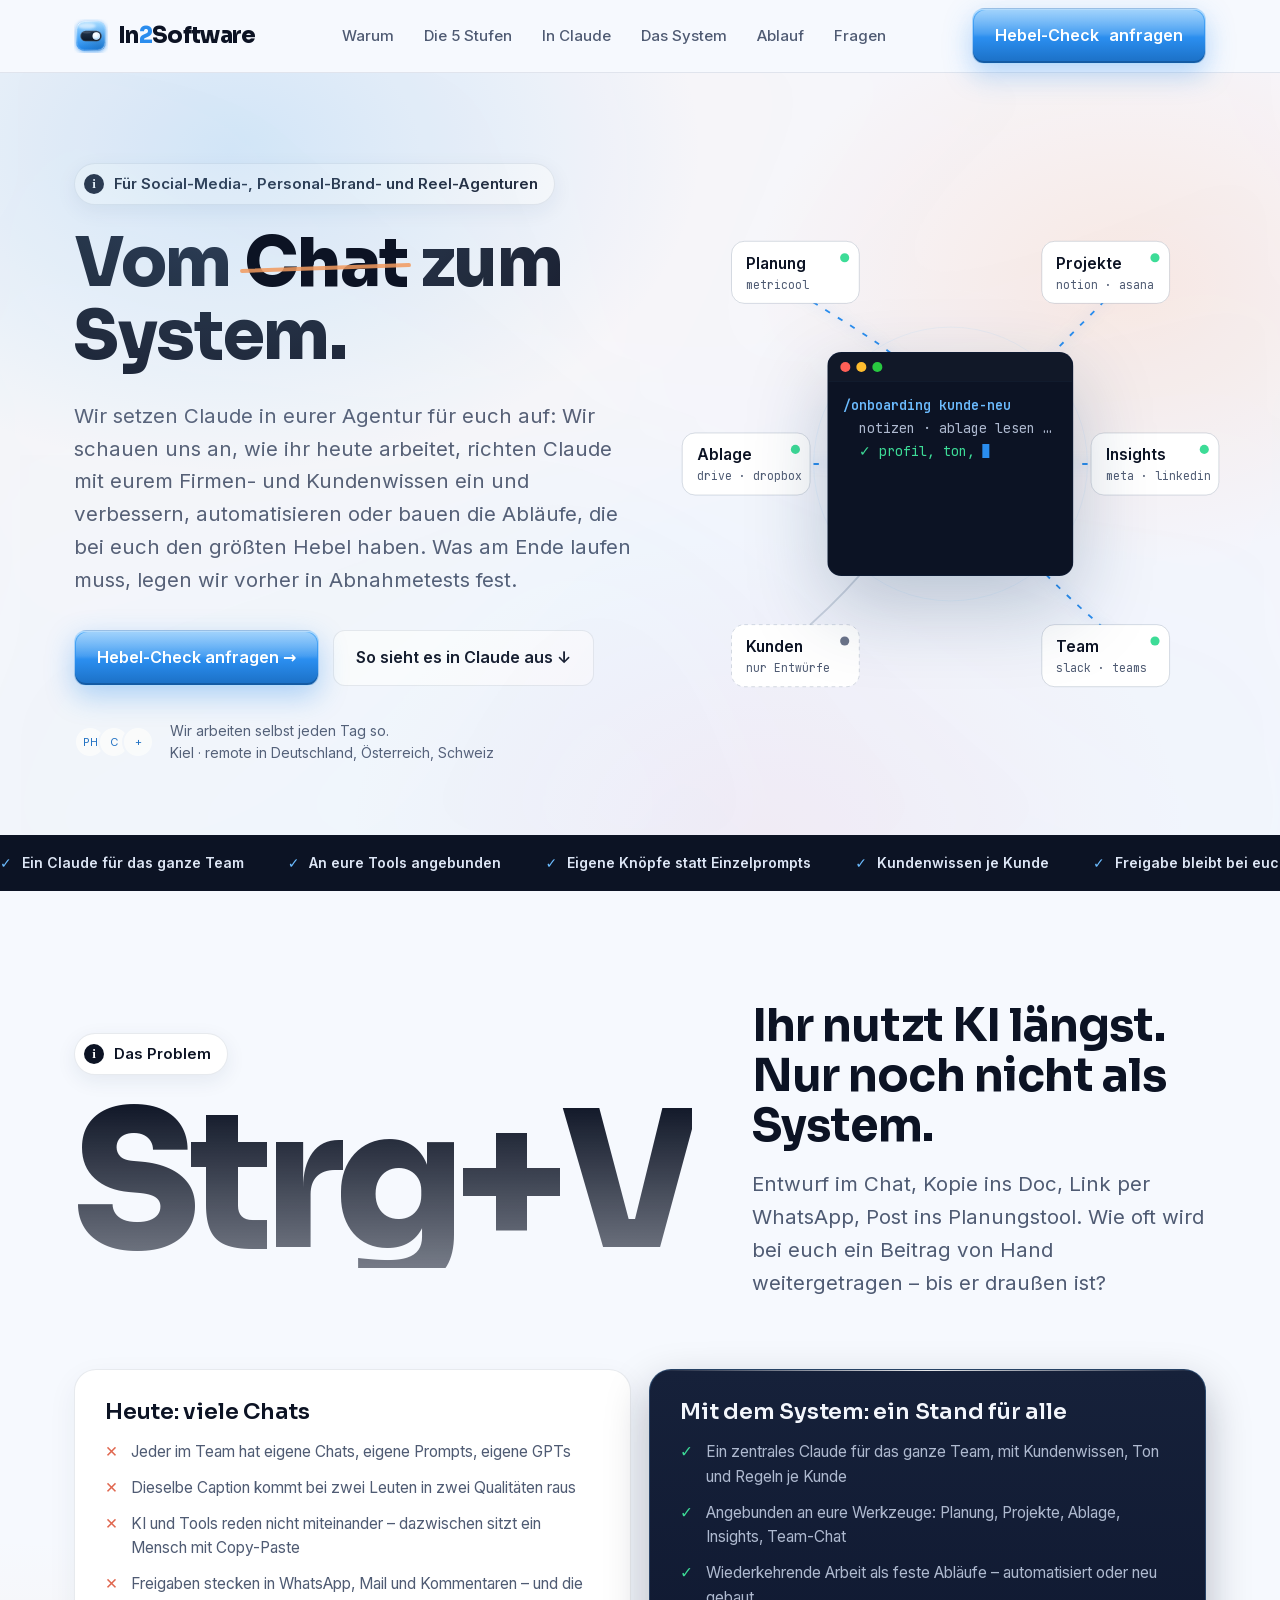
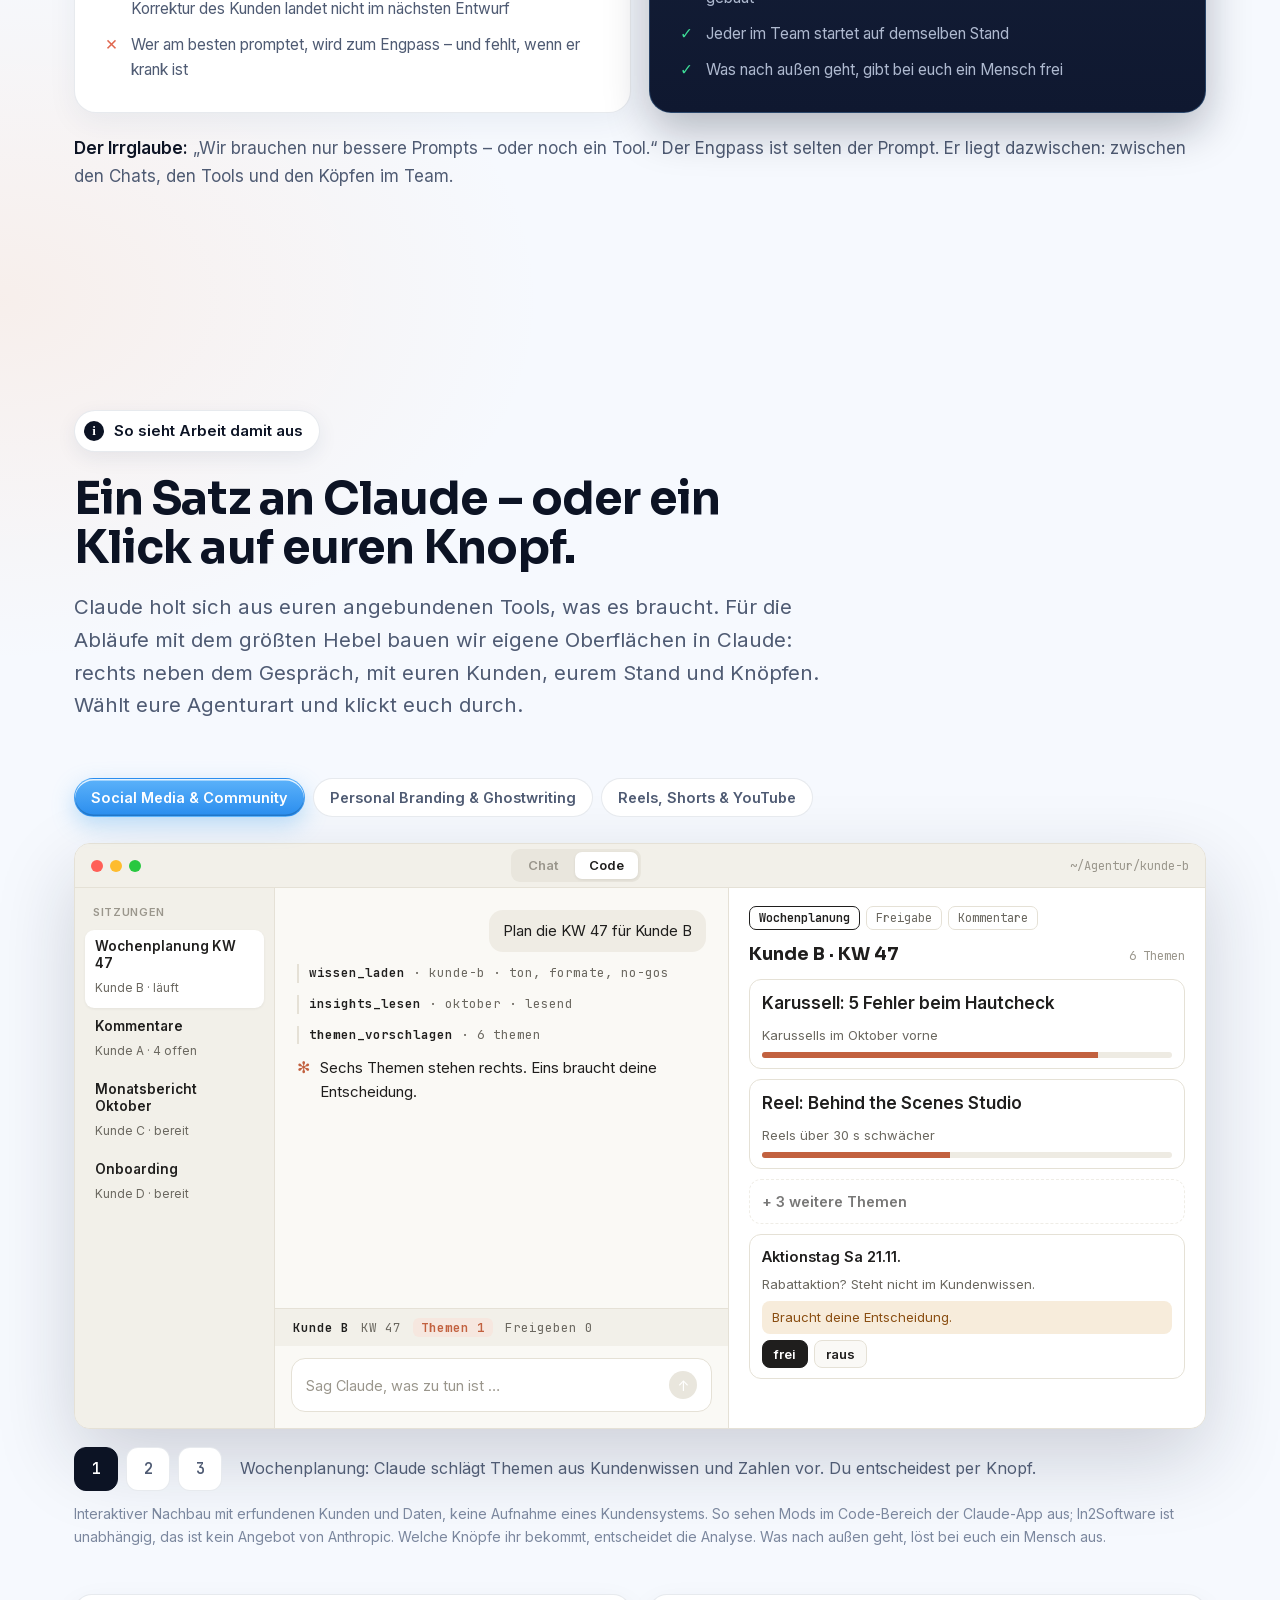
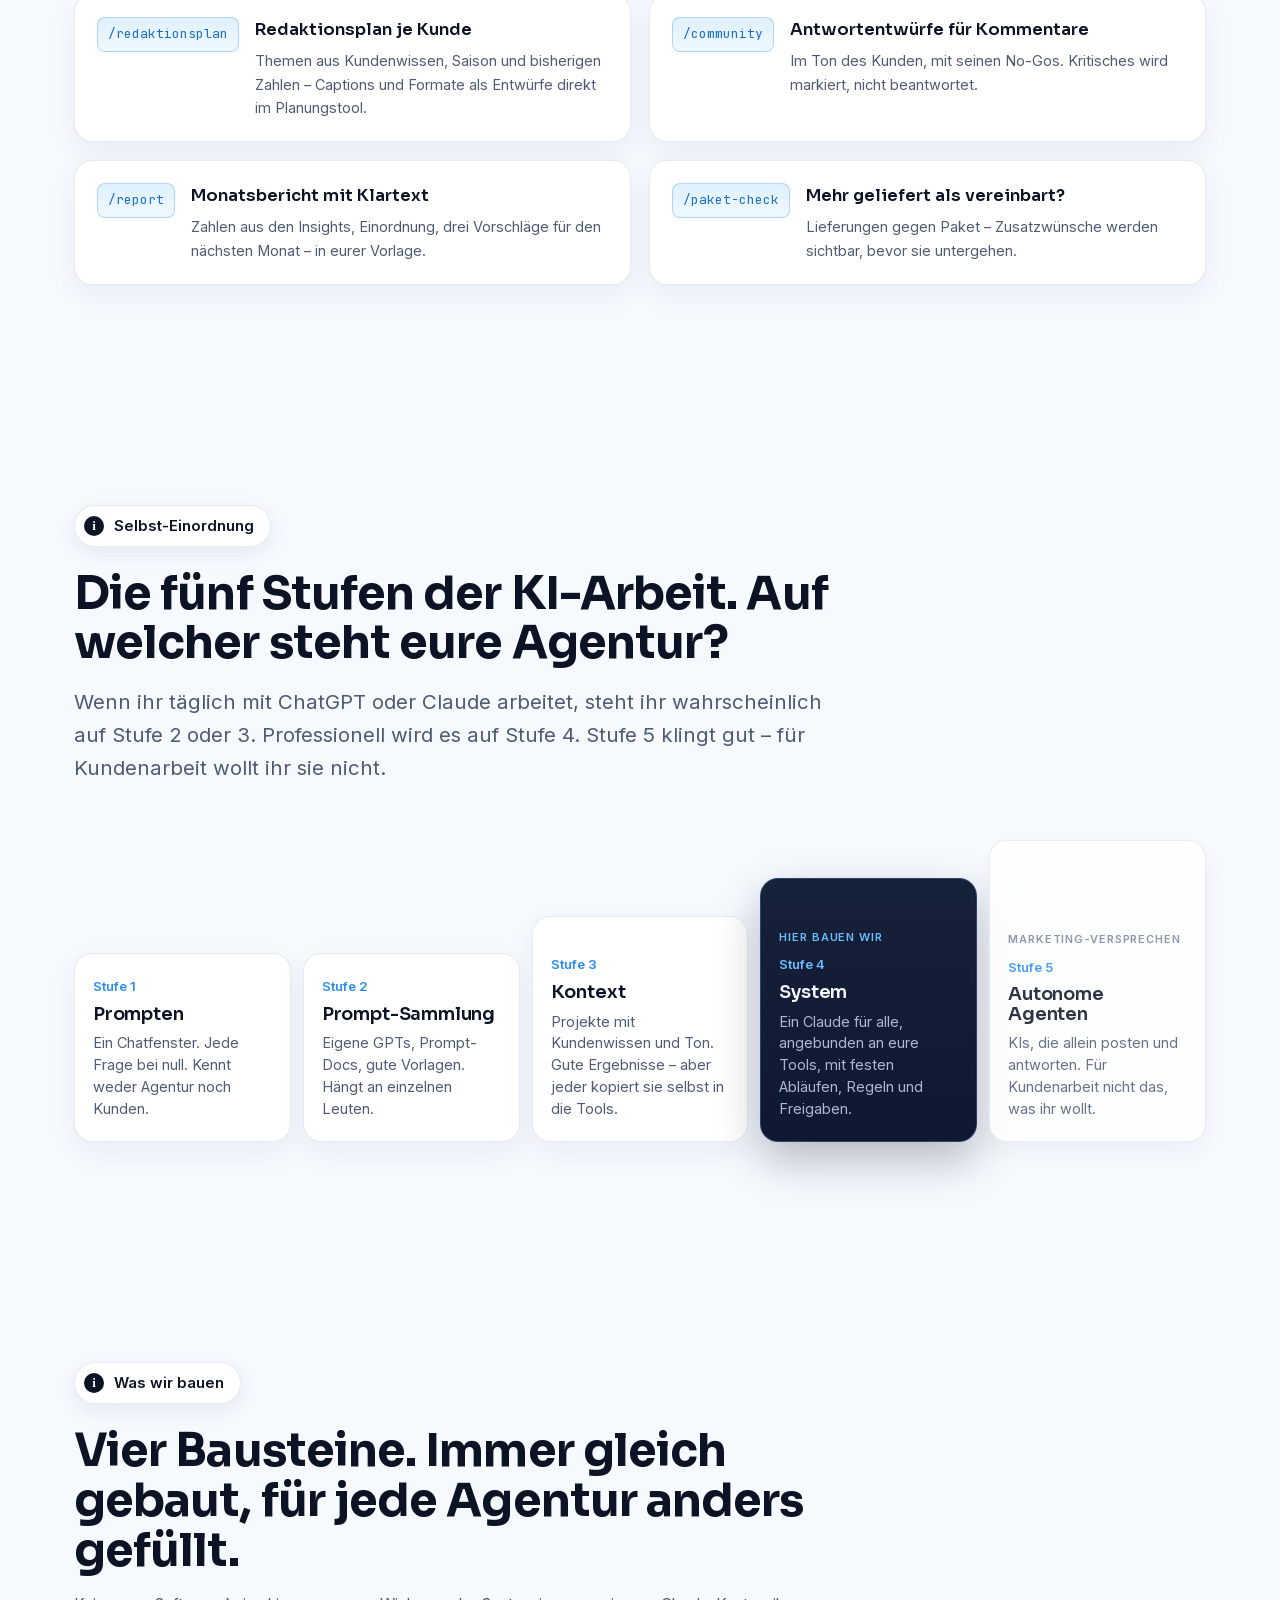
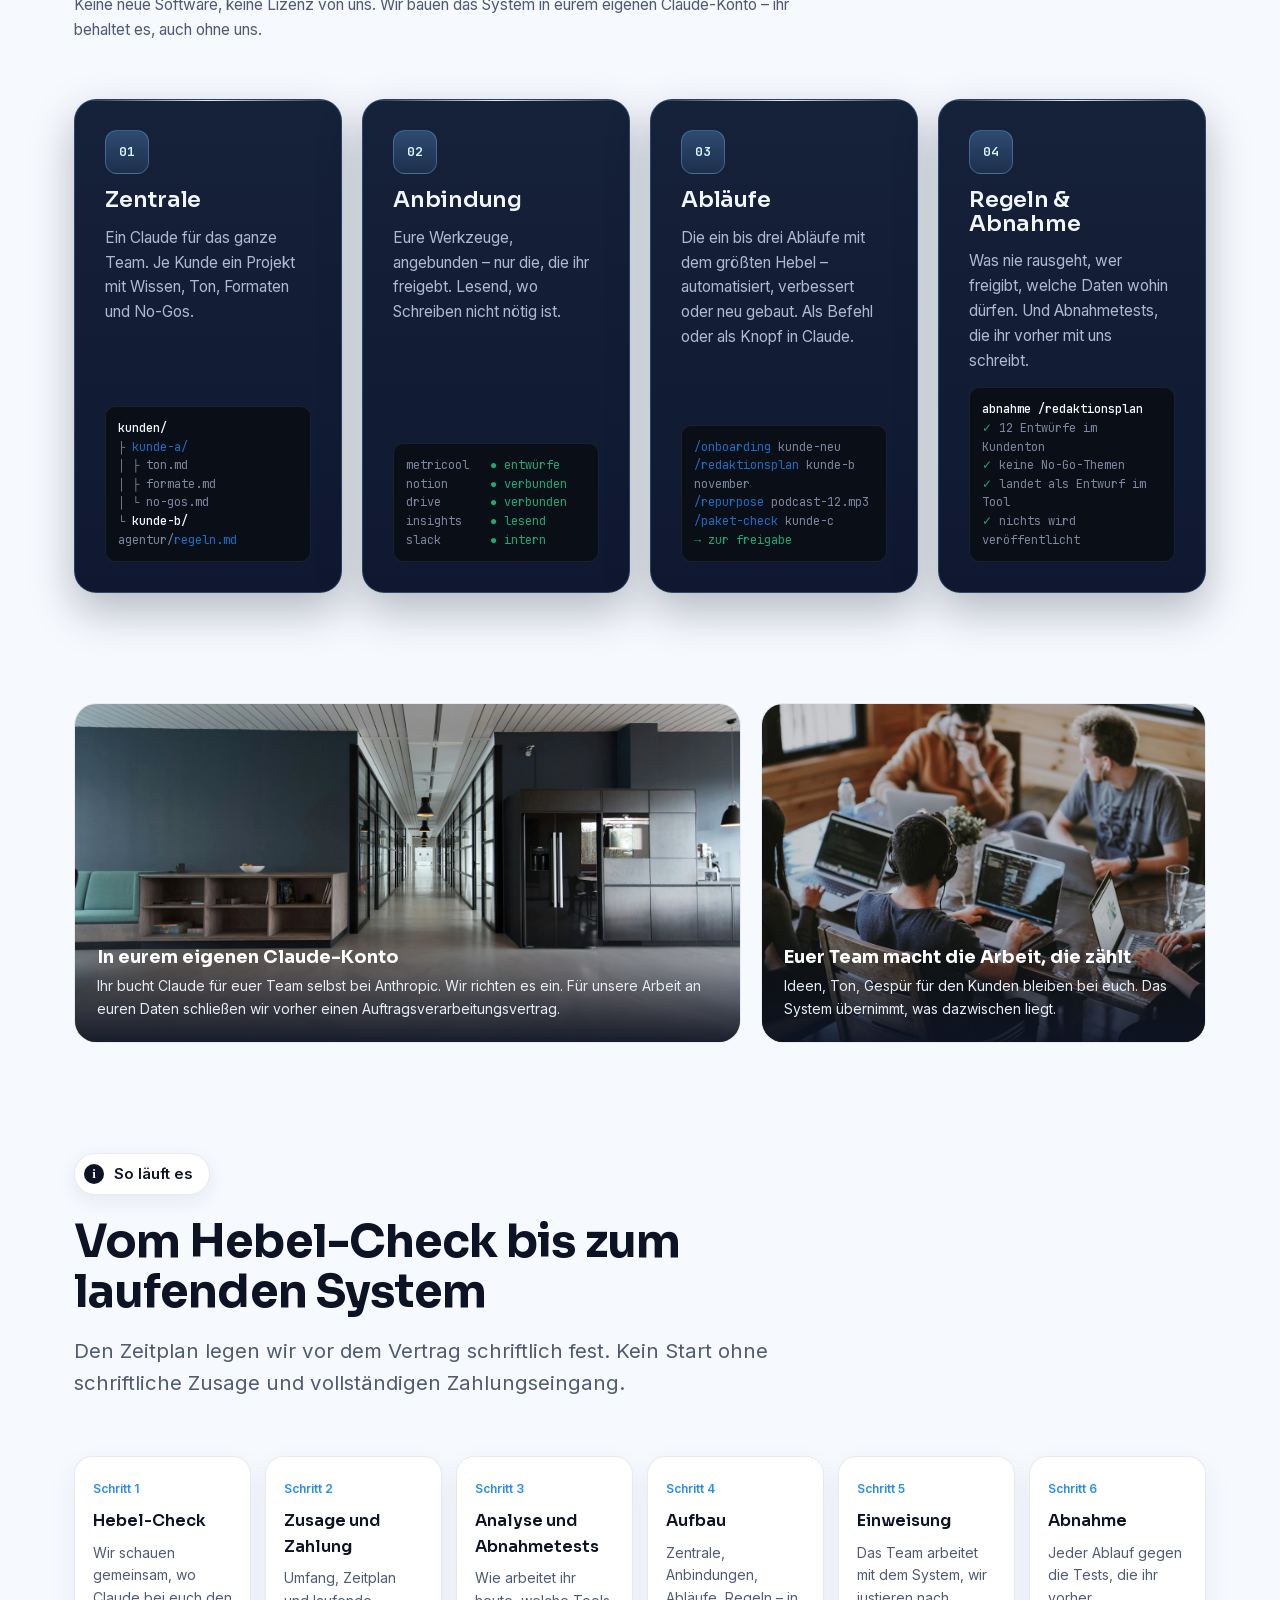
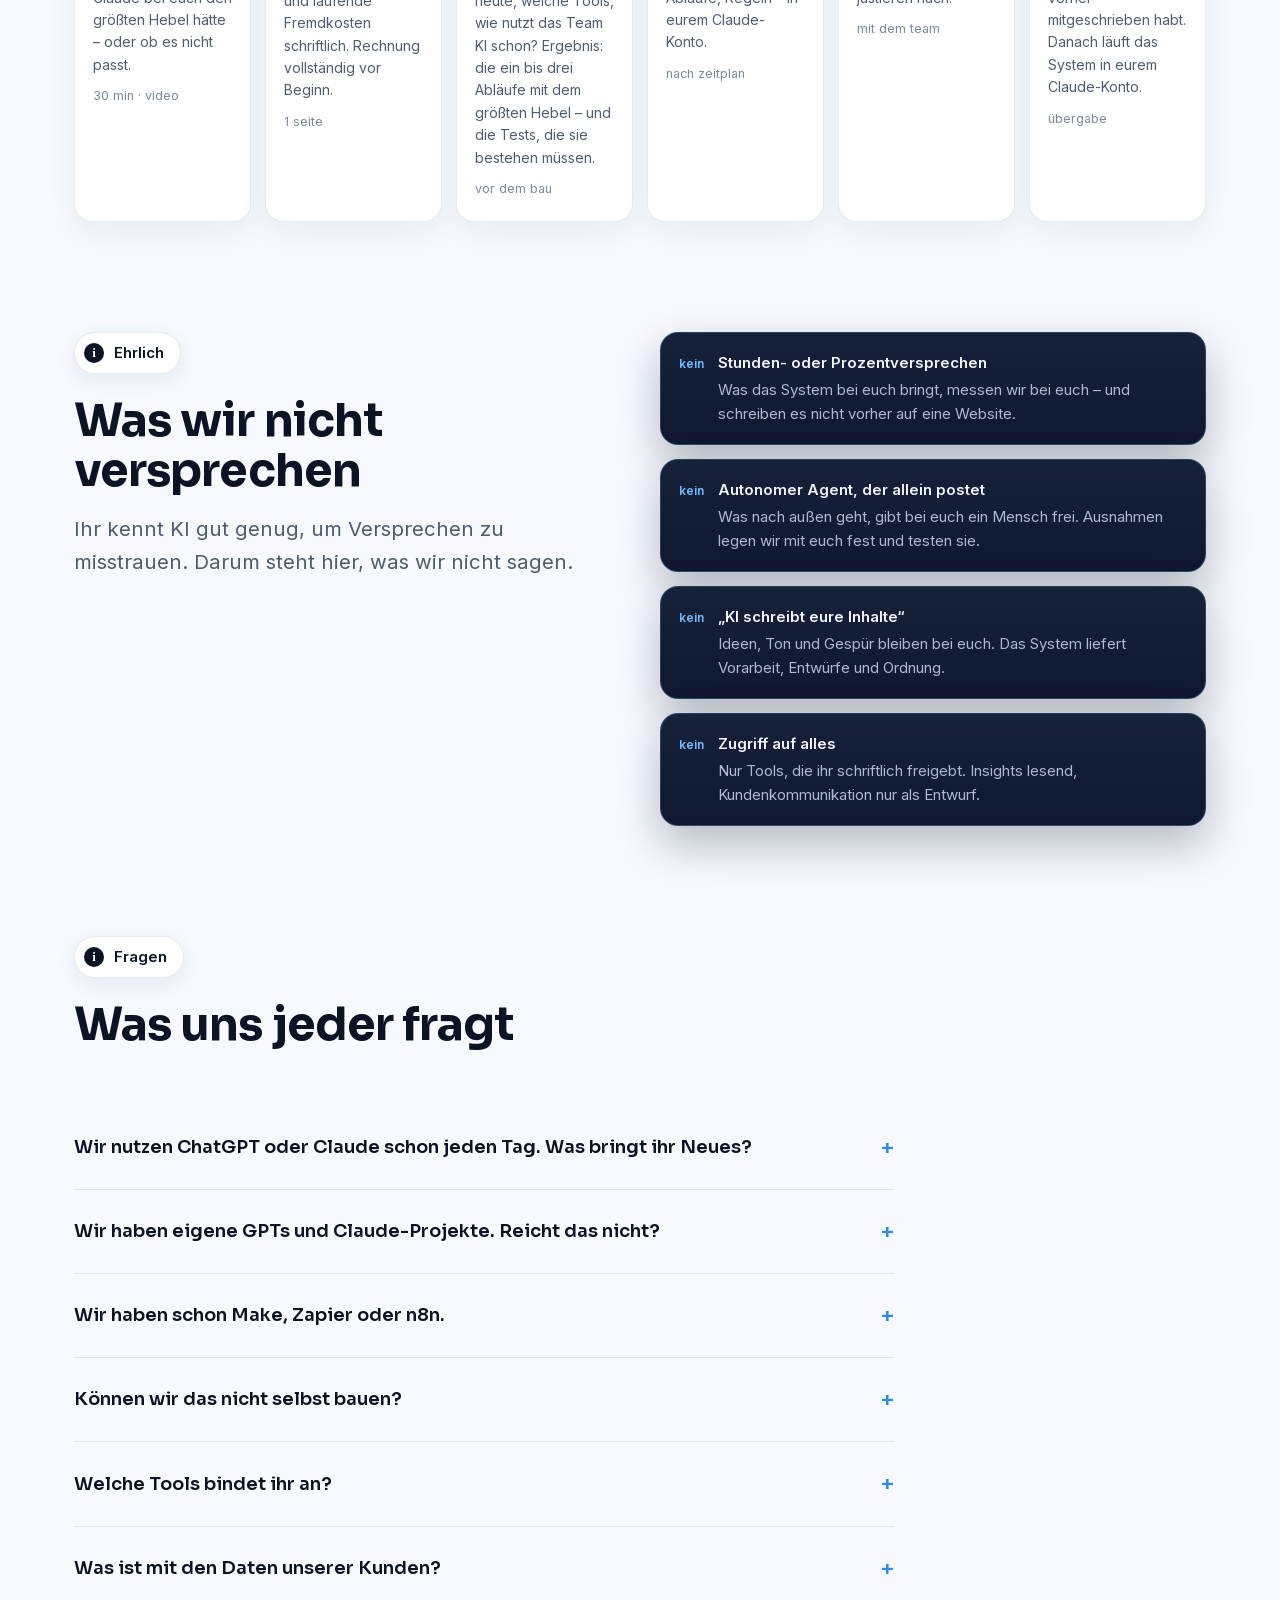
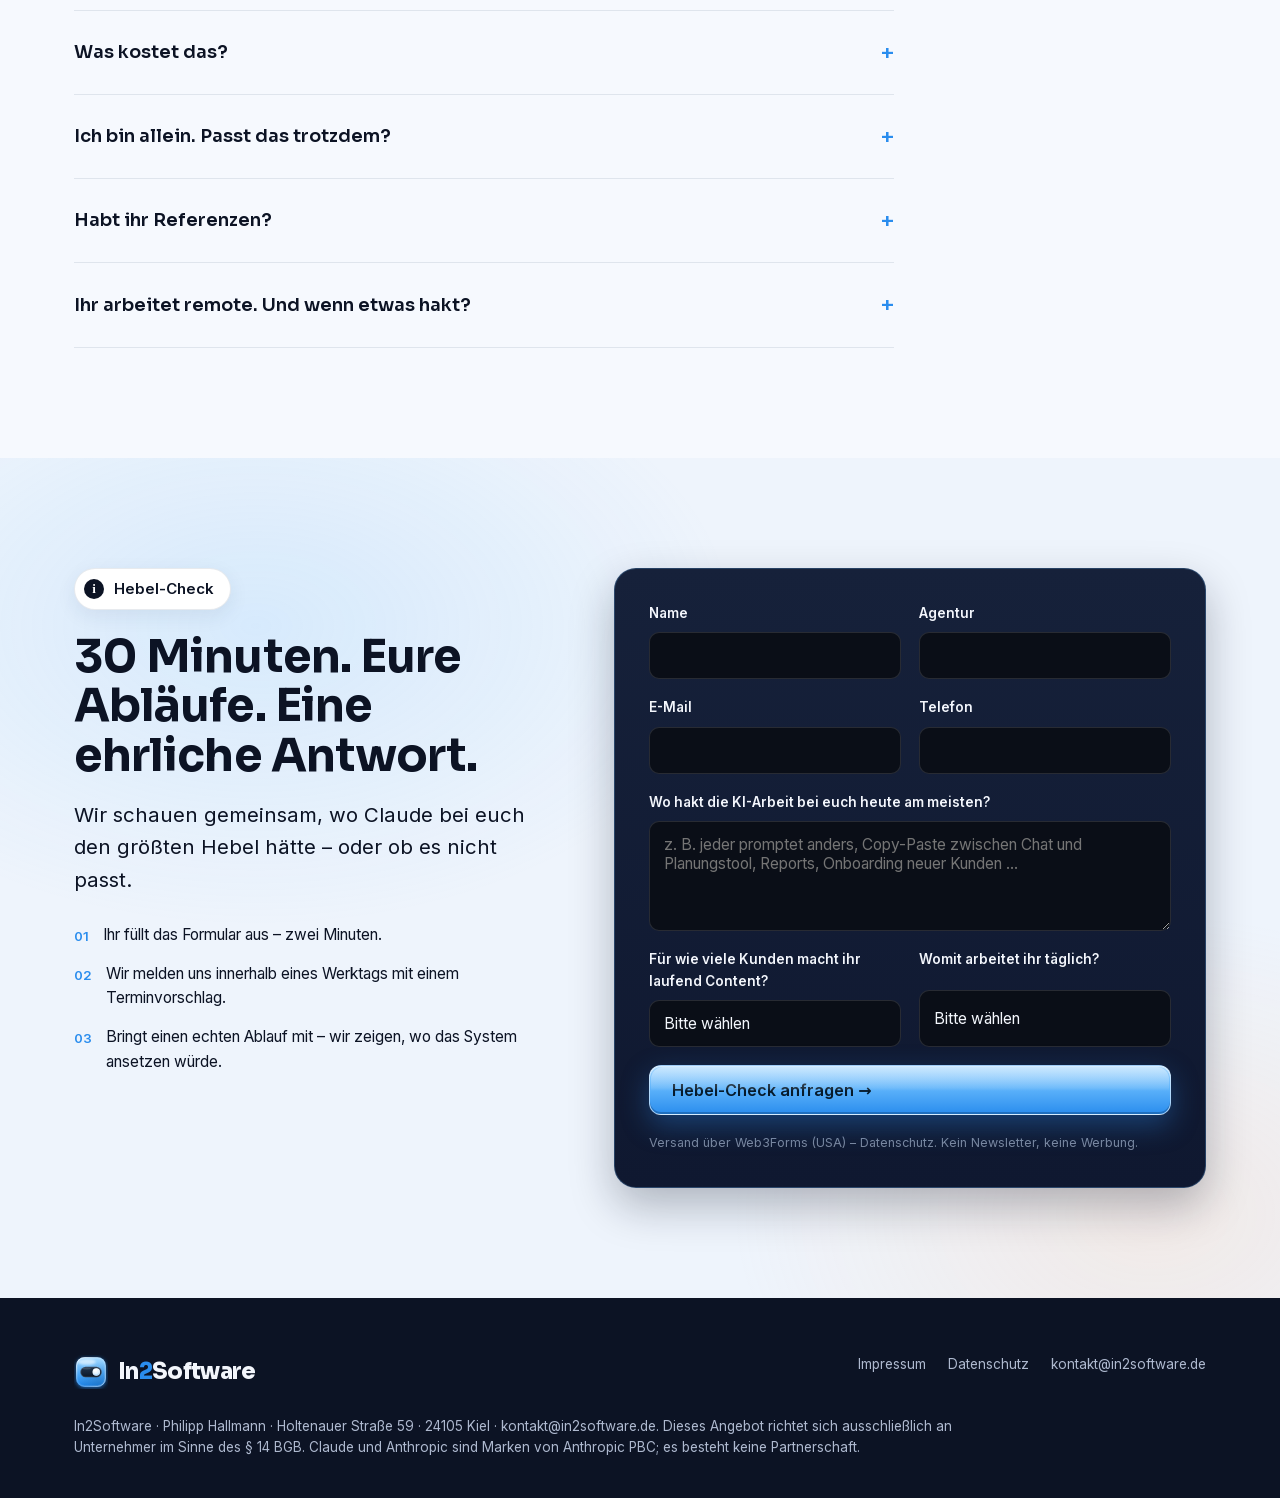
==== commit f91fda32: "Website: neue Zielgruppe Social-Media-Agenturen, Mod-Demo in Claude (#144, #166, #172) - Inhalt auf " ====
--- a/index.html
+++ b/index.html
@@ -3,10 +3,11 @@
 <head>
 <meta charset="utf-8">
 <meta name="viewport" content="width=device-width, initial-scale=1">
-<title>In2Software — Ein Chatfenster ist kein Arbeitsplatz</title>
-<meta name="description" content="Wir richten Unternehmen einen KI-Arbeitsplatz ein, der an ihre eigenen Systeme angeschlossen ist – und betreuen ihn monatlich, damit er wirklich benutzt wird.">
+<title>In2Software — Claude für Social-Media-Agenturen</title>
+<meta name="description" content="Für Agenturen mit organischem Social-Media-Content: Wir setzen Claude in eurer Agentur auf – mit eurem Kunden­wissen, angebunden an eure Tools, mit eigenen Knöpfen für eure wiederkehrende Arbeit.">
 <link rel="icon" type="image/svg+xml" href="brand/favicon.svg">
 <link rel="stylesheet" href="fonts.css">
+<script>document.documentElement.classList.add('js')</script>
 <style>
 :root{
   --ink:#0A0E17; --ink2:#0F1522; --panel:#141B2B; --panel2:#1A2336; --line:rgba(255,255,255,.08);
@@ -118,7 +119,7 @@
 .vs .good li::before{content:"✓";position:absolute;left:0;color:var(--live);font-weight:700}
 .vs .good{border-color:rgba(124,196,255,.35);background:linear-gradient(180deg,rgba(124,196,255,.07),rgba(124,196,255,.02))}
 
-/* ---------- aufgaben (cowork demo) ---------- */
+/* ---------- aufgaben (chat demo) ---------- */
 .tasks .wrap{display:grid;grid-template-columns:.9fr 1.1fr;gap:48px;align-items:center}
 @media(max-width:960px){.tasks .wrap{grid-template-columns:1fr}}
 .tasklist{display:grid;gap:12px;margin-top:28px}
@@ -395,7 +396,7 @@
 label{color:var(--muted)} .fine{color:var(--dim)}
 .done{border-color:rgba(31,168,113,.4);background:rgba(31,168,113,.08);color:var(--text)}
 footer{color:var(--dim);border-top-color:var(--line)} footer a:hover{color:var(--text)}
-/* Terminal & Cowork bleiben dunkel (Kontrast) */
+/* Terminal & Chat-Demo bleiben dunkel (Kontrast) */
 .term,.cw{background:#0C1324;border-color:rgba(20,50,90,.25);box-shadow:0 30px 80px rgba(20,50,90,.25)}
 .term pre{color:#AEB9CF} .term .cmd{color:#6CBCFF} .term .ok{color:#3DDC97}
 .cw .u{background:rgba(108,188,255,.16);border-color:rgba(108,188,255,.35);color:#F3F6FC}
@@ -427,10 +428,69 @@
 .ticker{background:#0C1324;border-color:transparent} .ticker span{color:#DDE6F5} .ticker span::before{color:#6CBCFF}
 .vs .good li::before{color:#3DDC97}
 
+
+/* ---------- Mods in Claude (Nachbau Code-Bereich) ---------- */
+.cx{--c-bg:#FAF9F5;--c-side:#F2F0E9;--c-line:#E5E1D6;--c-ink:#1F1E1D;--c-mut:#6B6860;--c-faint:#9A968C;--c-acc:#C2613F;--c-soft:#F6E7DF;margin:8px 0 46px}
+.cx-win{background:var(--c-bg);border:1px solid var(--c-line);border-radius:16px;overflow:hidden;box-shadow:0 30px 80px rgba(20,30,50,.18);color:var(--c-ink);font-family:var(--body)}
+.cx-bar{height:44px;display:flex;align-items:center;gap:14px;padding:0 16px;border-bottom:1px solid var(--c-line);background:var(--c-side)}
+.cx-dots{display:flex;gap:7px}.cx-dots i{width:12px;height:12px;border-radius:50%;background:#E0DCD2}
+.cx-dots i:nth-child(1){background:#FF5F57}.cx-dots i:nth-child(2){background:#FEBC2E}.cx-dots i:nth-child(3){background:#28C840}
+.cx-modes{margin:0 auto;display:flex;gap:3px;background:#E9E6DD;border-radius:9px;padding:3px;transform:translateX(-30px)}
+.cx-modes b{font-size:13px;font-weight:600;color:var(--c-faint);padding:3px 14px;border-radius:7px}
+.cx-modes b.on{background:#fff;color:var(--c-ink);box-shadow:0 1px 3px rgba(0,0,0,.08)}
+.cx-path{font:12px var(--mono);color:var(--c-faint)}
+.cx-body{display:grid;grid-template-columns:200px minmax(0,1fr) minmax(0,1.05fr);height:540px}
+.cx-side{background:var(--c-side);border-right:1px solid var(--c-line);padding:16px 10px;overflow:hidden}
+.cx-sh{font-size:11px;font-weight:600;letter-spacing:.06em;text-transform:uppercase;color:var(--c-faint);padding:0 8px 8px}
+.cx-s{padding:8px 10px;border-radius:9px;margin-bottom:2px}.cx-s b{display:block;font-size:13.5px;font-weight:600;line-height:1.3}.cx-s small{font-size:12px;color:var(--c-mut)}
+.cx-s.on{background:#fff;box-shadow:0 1px 3px rgba(0,0,0,.06)}
+.cx-chat{position:relative;border-right:1px solid var(--c-line);display:flex;flex-direction:column;min-width:0}
+.cx-msgs{flex:1;overflow:hidden;padding:22px 22px 12px;display:flex;flex-direction:column;gap:12px}
+.cx-u{align-self:flex-end;background:#EFECE4;border-radius:14px;padding:9px 14px;font-size:15px;max-width:88%}
+.cx-tool{font:12.5px/1.5 var(--mono);color:var(--c-mut);border-left:2px solid var(--c-line);padding-left:10px}
+.cx-tool b{color:var(--c-ink);font-weight:600}
+.cx-a{font-size:15px;line-height:1.55;display:flex;gap:10px}.cx-a::before{content:"✻";color:var(--c-acc);font-size:16px;line-height:1.4}
+.cx-click{align-self:flex-start;font:12.5px var(--mono);color:var(--c-mut);border:1px dashed var(--c-line);border-radius:8px;padding:4px 10px}
+.cx-band{display:flex;gap:12px;align-items:center;flex-wrap:wrap;padding:8px 18px;border-top:1px solid var(--c-line);background:var(--c-side);font:12.5px var(--mono);color:var(--c-mut);min-height:38px}
+.cx-band b{color:var(--c-ink)}.cx-band em{font-style:normal;background:var(--c-soft);color:var(--c-acc);border-radius:6px;padding:1px 8px;font-weight:600}
+.cx-in{margin:12px 16px 16px;border:1px solid var(--c-line);background:#fff;border-radius:14px;padding:12px 14px;display:flex;justify-content:space-between;align-items:center;font-size:14.5px;color:var(--c-faint)}
+.cx-in i{font-style:normal;width:28px;height:28px;border-radius:50%;background:#E9E6DD;color:#fff;display:grid;place-items:center}
+.cx-pane{background:#fff;padding:18px 20px;overflow:hidden;display:flex;flex-direction:column;gap:10px;min-width:0}
+.cx-mt{display:flex;gap:6px;flex-wrap:wrap}.cx-mt span{font:12px var(--mono);border:1px solid var(--c-line);border-radius:7px;padding:3px 9px;color:var(--c-mut)}.cx-mt span.on{border-color:var(--c-ink);color:var(--c-ink);font-weight:600}
+.cx-ph{font-family:var(--display);font-size:18px;font-weight:700;display:flex;justify-content:space-between;align-items:baseline;gap:10px}.cx-ph small{font:12px var(--mono);color:var(--c-faint);font-weight:400}
+.cx-it{border:1px solid var(--c-line);border-radius:12px;padding:10px 12px;display:flex;flex-direction:column;gap:6px}
+.cx-it>b{font-size:14.5px}.cx-it small{font-size:13px;color:var(--c-mut)}.cx-it.dim{opacity:.6;border-style:dashed}
+.cx-row{display:flex;gap:8px;align-items:center;justify-content:space-between;flex-wrap:wrap}
+.cx-bt{display:flex;gap:6px;flex-wrap:wrap}
+.cx-bt button,.cx-bt span{font:600 13px var(--body);border:1px solid var(--c-line);border-radius:8px;padding:5px 11px;background:#FAF9F6;color:var(--c-ink)}
+.cx-bt .p{background:var(--c-ink);color:#fff;border-color:var(--c-ink);cursor:pointer}
+.cx-bt .p:hover{background:#3a3835}
+.cx-bt .p:focus-visible{outline:2px solid var(--c-acc);outline-offset:2px}
+.cx-warn{font-size:13px;color:#8A4E12;background:#F7ECDB;border-radius:8px;padding:6px 10px}
+.cx-ok{font-size:13px;color:#1D6B47}
+.cx-chk{font:12.5px/1.7 var(--mono);color:var(--c-mut)}.cx-chk i{font-style:normal;color:#1D8A5A}.cx-chk i.w{color:#B26A1C}
+.cx-sel{display:flex;gap:6px;flex-wrap:wrap}.cx-sel span{font-size:12.5px;border:1px solid var(--c-line);border-radius:7px;padding:2px 8px;background:#FAF9F6}
+.cx-tl{display:flex;gap:3px;align-items:flex-end;height:38px}.cx-tl i{flex:1;height:26px;border:1px solid #CFCAC0;border-radius:4px;background:#F4F2EC;font:10px var(--mono);color:var(--c-mut);display:grid;place-items:center;font-style:normal}
+.cx-tl i.on{background:var(--c-ink);color:#fff;border-color:var(--c-ink);height:32px}.cx-tl i.x{opacity:.35;border-style:dashed}
+.cx-pr{height:6px;border-radius:4px;background:#EEEBE3;overflow:hidden}.cx-pr i{display:block;height:100%;background:var(--c-acc)}
+.cx-pv{display:grid;grid-template-columns:62px 1fr;gap:12px;align-items:center}
+.cx-thumb{width:62px;height:110px;border-radius:9px;background:linear-gradient(160deg,#3B342E,#8C6A4F 55%,#E8C9A3);position:relative}
+.cx-thumb::after{content:"▶";position:absolute;inset:0;display:grid;place-items:center;color:#fff;font-size:16px}
+.cx-steps{display:flex;align-items:center;gap:18px;margin-top:18px}
+.cx-dots2{display:flex;gap:8px;flex:none}
+.cx-dots2 button{min-width:44px;height:44px;border-radius:12px;border:1px solid var(--line);background:#fff;font:600 15px var(--mono);color:var(--muted);cursor:pointer}
+.cx-dots2 button[aria-pressed="true"]{background:var(--text);color:#fff;border-color:var(--text)}
+.cx-steps p{color:var(--muted);font-size:16px;margin:0}
+.cx-fine{font-size:14px;color:var(--dim);margin-top:12px}
+.cx-anim{animation:cxIn .35s ease both}
+@keyframes cxIn{from{opacity:0;transform:translateY(6px)}to{opacity:1;transform:none}}
+@media(prefers-reduced-motion:reduce){.cx-anim{animation:none}}
+@media(max-width:1060px){.cx-body{grid-template-columns:minmax(0,1fr) minmax(0,1fr)}.cx-side{display:none}}
+@media(max-width:720px){.cx-body{grid-template-columns:1fr;height:auto}.cx-chat{border-right:0;border-bottom:1px solid var(--c-line)}.cx-msgs{max-height:none;min-height:0}.cx-pane{min-height:0}.cx-modes{transform:none}.cx-path{display:none}.cx-steps{flex-direction:column;align-items:flex-start;gap:10px}}
 /* reveal */
-.rv{opacity:0;transform:translateY(16px);transition:opacity .6s ease,transform .6s ease}
+.js .rv{opacity:0;transform:translateY(16px);transition:opacity .6s ease,transform .6s ease}
 .rv.in{opacity:1;transform:none}
-@media(prefers-reduced-motion:reduce){.rv{opacity:1;transform:none;transition:none}}
+@media(prefers-reduced-motion:reduce){.rv,.js .rv{opacity:1;transform:none;transition:none}}
 
 /* ---------- mobile ---------- */
 html{scroll-padding-top:80px}
@@ -468,36 +528,33 @@
     <a class="logo" href="#top" aria-label="In2Software"><svg class="mark" width="34" height="34" viewBox="0 0 64 64" aria-hidden="true"><defs><linearGradient id="lqBase" x1="0" y1="0" x2="0" y2="1"><stop offset="0" stop-color="#A9DCFF"/><stop offset=".55" stop-color="#4FAAF9"/><stop offset="1" stop-color="#1B82E8"/></linearGradient><linearGradient id="lqRim" x1="0" y1="0" x2="1" y2="1"><stop offset="0" stop-color="#fff" stop-opacity=".95"/><stop offset=".45" stop-color="#fff" stop-opacity=".15"/><stop offset="1" stop-color="#fff" stop-opacity=".7"/></linearGradient><radialGradient id="lqShade" cx=".78" cy=".85" r=".7"><stop offset="0" stop-color="#0B3A66" stop-opacity=".22"/><stop offset="1" stop-color="#0B3A66" stop-opacity="0"/></radialGradient><radialGradient id="lqKnob" cx=".38" cy=".3" r=".8"><stop offset="0" stop-color="#FFFFFF"/><stop offset=".55" stop-color="#E4F4FF"/><stop offset="1" stop-color="#A9D6F7"/></radialGradient><linearGradient id="lqTrack" x1="0" y1="0" x2="0" y2="1"><stop offset="0" stop-color="#1B2A40" stop-opacity=".92"/><stop offset="1" stop-color="#070C16" stop-opacity=".92"/></linearGradient><filter id="lqGlow" x="-30%" y="-30%" width="160%" height="160%"><feGaussianBlur stdDeviation="4"/></filter><filter id="lqSoft" x="-50%" y="-50%" width="200%" height="200%"><feGaussianBlur stdDeviation="1.6"/></filter></defs><rect x="4" y="6" width="56" height="56" rx="16" fill="#2A8DEE" fill-opacity=".7" filter="url(#lqGlow)"/><rect x="4" y="4" width="56" height="56" rx="16" fill="url(#lqBase)"/><rect x="4" y="4" width="56" height="56" rx="16" fill="url(#lqShade)"/><ellipse cx="24.16" cy="12.96" rx="16.8" ry="5.6000000000000005" fill="#fff" fill-opacity=".55" filter="url(#lqSoft)"/><rect x="4.9" y="4.9" width="54.2" height="54.2" rx="15.1" fill="none" stroke="url(#lqRim)" stroke-width="1.6"/><rect x="6.34" y="6.34" width="51.32" height="51.32" rx="13.66" fill="none" stroke="#fff" stroke-opacity=".18" stroke-width="1"/><rect x="12" y="22" width="40" height="20" rx="10" fill="url(#lqTrack)"/><rect x="12.7" y="22.7" width="38.6" height="18.6" rx="9.3" fill="none" stroke="#fff" stroke-opacity=".28" stroke-width="1"/><ellipse cx="24" cy="25.5" rx="8" ry="1.6" fill="#fff" fill-opacity=".14"/><circle cx="42" cy="33" r="7.4" fill="#0A0E17" fill-opacity=".35" filter="url(#lqSoft)"/><circle cx="42" cy="32" r="7" fill="url(#lqKnob)"/><circle cx="42" cy="32" r="6.5" fill="none" stroke="#fff" stroke-opacity=".8" stroke-width=".9"/><ellipse cx="40.6" cy="29.2" rx="3.2" ry="1.7" fill="#fff" fill-opacity=".85"/><path d="M37.2 35.2a6 6 0 0 0 9.6 0" stroke="#7CC4FF" stroke-opacity=".7" stroke-width=".9" fill="none"/></svg><span class="word">In<span class="two">2</span>Software</span></a>
     <ul>
       <li><a href="#problem">Warum</a></li>
-      <li><a href="#aufgaben">Beispiele</a></li>
+      
       <li><a href="#stufen">Die 5 Stufen</a></li>
-      <li><a href="#bausteine">Der Arbeitsplatz</a></li>
+      <li><a href="#branchen">In Claude</a></li><li><a href="#bausteine">Das System</a></li>
       <li><a href="#ablauf">Ablauf</a></li>
       <li><a href="#faq">Fragen</a></li>
     </ul>
-    <a class="btn btn-primary" href="#kontakt">Erstgespräch<span class="nav-long"> anfragen</span></a>
+    <a class="btn btn-primary" href="#kontakt">Hebel-Check<span class="nav-long"> anfragen</span></a>
   </div>
 </header>
 
 <main id="top">
 
 <!-- HERO -->
-<!-- Alternativ-Lead (Vorschlag, nicht aktiv):
-Wir richten euch einen Assistenten ein, der die wiederkehrende Lese- und Schreibarbeit vorbereitet – Anfragen sortieren, zuordnen, Antwort oder Angebot entwerfen. Euer Team prüft und schickt selbst ab.
--->
 <section class="hero">
   <div class="hero-bg"></div><div class="aurora"></div><div class="sparkles" aria-hidden="true"></div>
   <div class="wrap">
     <div>
-      <span class="eyebrow">KI-Arbeitsplatz für inhabergeführte Unternehmen</span>
-      <h1>Ein <span class="strike">Chatfenster</span> ist kein Arbeitsplatz.</h1>
-      <p class="lead">Wir richten Unternehmen einen KI-Arbeitsplatz ein, der an ihre eigenen Systeme angeschlossen ist – Ablage, Werbekonto, CRM, Shop, Videodateien – und betreuen ihn monatlich, damit er wirklich benutzt wird.</p>
+      <span class="eyebrow">Für Social-Media-, Personal-Brand- und Reel-Agenturen</span>
+      <h1>Vom <span class="strike">Chat</span> zum System.</h1>
+      <p class="lead">Wir setzen Claude in eurer Agentur für euch auf: Wir schauen uns an, wie ihr heute arbeitet, richten Claude mit eurem Firmen- und Kundenwissen ein und verbessern, automatisieren oder bauen die Abläufe, die bei euch den größten Hebel haben. Was am Ende laufen muss, legen wir vorher in Abnahmetests fest.</p>
       <div class="cta-row">
-        <a class="btn btn-primary" href="#kontakt">Erstgespräch anfragen →</a>
-        <a class="btn btn-ghost" href="#bausteine">So funktioniert es ↓</a>
+        <a class="btn btn-primary" href="#kontakt">Hebel-Check anfragen →</a>
+        <a class="btn btn-ghost" href="#branchen">So sieht es in Claude aus ↓</a>
       </div>
       <div class="trust">
-        <div class="dots"><span>E-C</span><span>MA</span><span>+</span></div>
-        <div>Wir betreiben denselben Arbeitsplatz selbst.<br>Kiel · remote in ganz Deutschland</div>
+        <div class="dots"><span>PH</span><span>C</span><span>+</span></div>
+        <div>Wir arbeiten selbst jeden Tag so.<br>Kiel · remote in Deutschland, Österreich, Schweiz</div>
       </div>
     </div>
 
@@ -505,20 +562,18 @@
     <div class="rig" aria-hidden="true">
       <svg viewBox="0 0 560 560">
         <defs><filter id="g"><feGaussianBlur stdDeviation="8" result="b"/><feMerge><feMergeNode in="b"/><feMergeNode in="SourceGraphic"/></feMerge></filter></defs>
-        <!-- wires -->
         <path class="wire on" d="M280 280 C 280 180, 200 150, 110 90"/>
         <path class="wire on" d="M280 280 C 360 190, 400 150, 460 90"/>
         <path class="wire on" d="M280 280 C 160 280, 120 280, 60 280"/>
         <path class="wire on" d="M280 280 C 400 280, 440 280, 500 280"/>
         <path class="wire" d="M280 280 C 200 380, 170 420, 110 470"/>
         <path class="wire on" d="M280 280 C 360 380, 400 420, 460 470"/>
-        <!-- nodes -->
-        <g transform="translate(40,36)"><rect class="node" width="140" height="68" rx="14"/><text class="nlabel" x="16" y="30">Ablage</text><text class="nsub" x="16" y="52">drive · sheets</text><circle cx="124" cy="18" r="5" fill="#3DDC97"/></g>
-        <g transform="translate(380,36)"><rect class="node" width="140" height="68" rx="14"/><text class="nlabel" x="16" y="30">Werbekonto</text><text class="nsub" x="16" y="52">meta · google</text><circle cx="124" cy="18" r="5" fill="#3DDC97"/></g>
-        <g transform="translate(-14,246)"><rect class="node" width="140" height="68" rx="14"/><text class="nlabel" x="16" y="30">CRM</text><text class="nsub" x="16" y="52">hubspot · notion</text><circle cx="124" cy="18" r="5" fill="#3DDC97"/></g>
-        <g transform="translate(434,246)"><rect class="node" width="140" height="68" rx="14"/><text class="nlabel" x="16" y="30">Shop</text><text class="nsub" x="16" y="52">shopify · shopware</text><circle cx="124" cy="18" r="5" fill="#3DDC97"/></g>
-        <g transform="translate(40,456)"><rect class="node" width="140" height="68" rx="14" stroke-dasharray="4 4"/><text class="nlabel" x="16" y="30">Mail</text><text class="nsub" x="16" y="52">nur Entwürfe</text><circle cx="124" cy="18" r="5" fill="#6B7489"/></g>
-        <g transform="translate(380,456)"><rect class="node" width="140" height="68" rx="14"/><text class="nlabel" x="16" y="30">Video</text><text class="nsub" x="16" y="52">lokal · ffmpeg</text><circle cx="124" cy="18" r="5" fill="#3DDC97"/></g>
+        <g transform="translate(40,36)"><rect class="node" width="140" height="68" rx="14"/><text class="nlabel" x="16" y="30">Planung</text><text class="nsub" x="16" y="52">metricool</text><circle cx="124" cy="18" r="5" fill="#3DDC97"/></g>
+        <g transform="translate(380,36)"><rect class="node" width="140" height="68" rx="14"/><text class="nlabel" x="16" y="30">Projekte</text><text class="nsub" x="16" y="52">notion · asana</text><circle cx="124" cy="18" r="5" fill="#3DDC97"/></g>
+        <g transform="translate(-14,246)"><rect class="node" width="140" height="68" rx="14"/><text class="nlabel" x="16" y="30">Ablage</text><text class="nsub" x="16" y="52">drive · dropbox</text><circle cx="124" cy="18" r="5" fill="#3DDC97"/></g>
+        <g transform="translate(434,246)"><rect class="node" width="140" height="68" rx="14"/><text class="nlabel" x="16" y="30">Insights</text><text class="nsub" x="16" y="52">meta · linkedin</text><circle cx="124" cy="18" r="5" fill="#3DDC97"/></g>
+        <g transform="translate(40,456)"><rect class="node" width="140" height="68" rx="14" stroke-dasharray="4 4"/><text class="nlabel" x="16" y="30">Kunden</text><text class="nsub" x="16" y="52">nur Entwürfe</text><circle cx="124" cy="18" r="5" fill="#6B7489"/></g>
+        <g transform="translate(380,456)"><rect class="node" width="140" height="68" rx="14"/><text class="nlabel" x="16" y="30">Team</text><text class="nsub" x="16" y="52">slack · teams</text><circle cx="124" cy="18" r="5" fill="#3DDC97"/></g>
         <circle cx="280" cy="280" r="150" fill="none" stroke="rgba(124,196,255,.12)"/>
         <circle cx="280" cy="280" r="190" fill="none" stroke="rgba(255,255,255,.04)"/>
       </svg>
@@ -531,84 +586,100 @@
 </section>
 
 <div class="ticker" aria-hidden="true"><div class="track">
-  <span>Firmenwissen hinterlegt</span><span>An echte Systeme angeschlossen</span><span>Feste, wiederholbare Abläufe</span><span>Freigabe bleibt beim Menschen</span><span>Monatlicher Betrieb</span><span>Auftragsverarbeitung, kein Training</span><span>Dateien bleiben auf eurem Rechner</span>
-  <span>Firmenwissen hinterlegt</span><span>An echte Systeme angeschlossen</span><span>Feste, wiederholbare Abläufe</span><span>Freigabe bleibt beim Menschen</span><span>Monatlicher Betrieb</span><span>Auftragsverarbeitung, kein Training</span><span>Dateien bleiben auf eurem Rechner</span>
+  <span>Ein Claude für das ganze Team</span><span>An eure Tools angebunden</span><span>Eigene Knöpfe statt Einzelprompts</span><span>Kundenwissen je Kunde</span><span>Freigabe bleibt bei euch</span><span>In eurem eigenen Claude-Konto</span><span>Auftragsverarbeitungsvertrag vor dem Start</span>
+  <span>Ein Claude für das ganze Team</span><span>An eure Tools angebunden</span><span>Eigene Knöpfe statt Einzelprompts</span><span>Kundenwissen je Kunde</span><span>Freigabe bleibt bei euch</span><span>In eurem eigenen Claude-Konto</span><span>Auftragsverarbeitungsvertrag vor dem Start</span>
 </div></div>
 
 <!-- PROBLEM / IRRGLAUBE -->
 <section class="ninety" id="problem">
-  <div class="wrap">
+  <div class="wrap" style="align-items:center">
     <div class="rv">
       <span class="eyebrow">Das Problem</span>
-      <div class="big">95<small>%</small></div>
-      <p class="lead" style="margin-top:18px">aller KI-Einführungen in Unternehmen bringen keinen messbaren Ertrag. Nicht, weil die KI zu schlecht wäre. Sondern weil sie an nichts angeschlossen ist.</p>
-      <div class="src">Quelle: MIT, „State of AI in Business" 2025, 300 untersuchte Einführungen</div>
+      <div class="big">Strg+V</div>
     </div>
     <div class="rv">
-      <h2 style="margin-bottom:22px">So sieht es in fast jeder Firma aus, in die wir reinschauen</h2>
+      <h2 style="margin-bottom:18px">Ihr nutzt KI längst. Nur noch nicht als System.</h2>
+      <p class="lead">Entwurf im Chat, Kopie ins Doc, Link per WhatsApp, Post ins Planungstool. Wie oft wird bei euch ein Beitrag von Hand weitergetragen – bis er draußen ist?</p>
+    </div>
+    <div class="rv" style="grid-column:1/-1">
       <div class="vs">
         <div class="card bad">
-          <h3>Heute: das Chatfenster</h3>
+          <h3>Heute: viele Chats</h3>
           <ul>
-            <li>Drei Leute, drei Abos, jeder promptet anders</li>
-            <li>Die KI kennt weder Produkte noch Kunden noch Tonalität</li>
-            <li>Jede Antwort muss doppelt geprüft werden</li>
-            <li>Zahlen aus drei Systemen werden von Hand zusammengesucht</li>
-            <li>Nach drei Wochen macht es jeder wieder selbst – weil es so schneller ist</li>
+            <li>Jeder im Team hat eigene Chats, eigene Prompts, eigene GPTs</li>
+            <li>Dieselbe Caption kommt bei zwei Leuten in zwei Qualitäten raus</li>
+            <li>KI und Tools reden nicht miteinander – dazwischen sitzt ein Mensch mit Copy-Paste</li>
+            <li>Freigaben stecken in WhatsApp, Mail und Kommentaren – und die Korrektur des Kunden landet nicht im nächsten Entwurf</li>
+            <li>Wer am besten promptet, wird zum Engpass – und fehlt, wenn er krank ist</li>
           </ul>
         </div>
         <div class="card good">
-          <h3>Der KI-Arbeitsplatz</h3>
+          <h3>Mit dem System: ein Stand für alle</h3>
           <ul>
-            <li>Firmenwissen ist hinterlegt – die KI kennt euch ab dem ersten Satz</li>
-            <li>Sie bedient eure echten Werkzeuge: Ablage, Werbekonto, CRM, Shop</li>
-            <li>Wiederkehrende Aufgaben sind feste Befehle, keine Prompts</li>
-            <li>Jede Ausgabe landet zur Freigabe bei einem Menschen</li>
-            <li>Jemand pflegt es – monatlich, mit Bericht, wer es tatsächlich nutzt</li>
+            <li>Ein zentrales Claude für das ganze Team, mit Kundenwissen, Ton und Regeln je Kunde</li>
+            <li>Angebunden an eure Werkzeuge: Planung, Projekte, Ablage, Insights, Team-Chat</li>
+            <li>Wiederkehrende Arbeit als feste Abläufe – automatisiert oder neu gebaut</li>
+            <li>Jeder im Team startet auf demselben Stand</li>
+            <li>Was nach außen geht, gibt bei euch ein Mensch frei</li>
           </ul>
         </div>
       </div>
-      <p style="margin-top:22px;color:var(--muted)"><b style="color:var(--text)">Der Irrglaube:</b> „Wir brauchen das bessere Modell oder den besseren Prompt." Nein. Meist liegt der Fehler nicht an Halluzinationen des Modells, sondern an kaputter Anbindung und fehlender Pflege.</p>
+      <p style="margin-top:22px;color:var(--muted)"><b style="color:var(--text)">Der Irrglaube:</b> „Wir brauchen nur bessere Prompts – oder noch ein Tool.“ Der Engpass ist selten der Prompt. Er liegt dazwischen: zwischen den Chats, den Tools und den Köpfen im Team.</p>
     </div>
   </div>
 </section>
 
-<!-- AUFGABEN (Cowork-Demo) -->
-<section class="tasks" id="aufgaben">
+<!-- SO SIEHT ARBEIT DAMIT AUS: Mods in Claude -->
+<section id="branchen">
   <div class="wrap">
-    <div class="rv">
+    <div class="sec-head rv">
       <span class="eyebrow">So sieht Arbeit damit aus</span>
-      <h2>Sag es wie einem Kollegen. Der Rest passiert im Hintergrund.</h2>
-      <p class="lead" style="margin-top:18px">Kein Prompt-Handbuch. Ihr beschreibt die Aufgabe, der Arbeitsplatz holt sich aus euren Systemen, was er braucht, und legt das Ergebnis zur Freigabe ab.</p>
-      <div class="tasklist" role="tablist" aria-label="Beispielaufgaben">
-        <button class="task" role="tab" aria-selected="true" data-t="0"><span class="q">01</span><div><b>„Schneide das Video für Freitag."</b><span>Interview finden, transkribieren, kürzen, Untertitel – der Cutter bekommt den Rohschnitt.</span><div class="meta"><i>Freigabe: Cutter</i><em>6 min statt 2,5 h · Beispielrechnung, keine Kundenmessung</em></div></div><div class="bar"><i></i></div></button>
-        <button class="task" role="tab" aria-selected="false" data-t="1"><span class="q">02</span><div><b>„Mach die Buchhaltung für September fertig."</b><span>Belege sammeln, mit Bank abgleichen, vorkontieren, fehlende Belege auflisten.</span><div class="meta"><i>Freigabe: Steuerberater</i><em>12 min statt 4 h · Beispielrechnung, keine Kundenmessung</em></div></div><div class="bar"><i></i></div></button>
-        <button class="task" role="tab" aria-selected="false" data-t="2"><span class="q">03</span><div><b>„Prüf meine Mails der Woche. Hab ich was vergessen?"</b><span>Offene Anfragen, ungesendete Verträge, unbestätigte Termine – plus Antwortentwürfe.</span><div class="meta"><i>Freigabe: du</i><em>3 min statt 1,5 h · Beispielrechnung, keine Kundenmessung</em></div></div><div class="bar"><i></i></div></button>
-      </div>
-    </div>
-    <div class="rig2 rv" id="rig2" aria-hidden="true">
-      <svg viewBox="0 0 560 560">
-        <path class="wire" data-n="0" d="M280 280 C 280 180, 200 150, 110 90"/>
-        <path class="wire" data-n="1" d="M280 280 C 360 190, 400 150, 450 90"/>
-        <path class="wire" data-n="2" d="M280 280 C 160 280, 120 280, 56 280"/>
-        <path class="wire" data-n="3" d="M280 280 C 400 280, 440 280, 504 280"/>
-        <path class="wire" data-n="4" d="M280 280 C 200 380, 170 420, 110 470"/>
-        <path class="wire" data-n="5" d="M280 280 C 360 380, 400 420, 450 470"/>
-        <circle cx="280" cy="280" r="150" fill="none" stroke="rgba(124,196,255,.12)"/>
-        <circle cx="280" cy="280" r="190" fill="none" stroke="rgba(255,255,255,.04)"/>
-      </svg>
-      <div class="hn" style="left:7.1%;top:6.4%"><b></b><small></small><i></i></div>
-      <div class="hn" style="left:67.9%;top:6.4%"><b></b><small></small><i></i></div>
-      <div class="hn" style="left:-2.5%;top:43.9%"><b></b><small></small><i></i></div>
-      <div class="hn" style="left:77.5%;top:43.9%"><b></b><small></small><i></i></div>
-      <div class="hn" style="left:7.1%;top:81.4%"><b></b><small></small><i></i></div>
-      <div class="hn" style="left:67.9%;top:81.4%"><b></b><small></small><i></i></div>
-      <div class="cw">
-        <div class="top"><i></i><i></i><i></i><span>KI-Arbeitsplatz · euer Mac</span></div>
-        <div class="log" id="cwlog"></div>
-        <div class="in"><div class="box" id="cwbox"><span class="ph">Beschreib die Aufgabe wie einem Kollegen …</span></div><div class="send off" id="cwsend">↑</div></div>
-      </div>
-    </div>
+      <h2>Ein Satz an Claude – oder ein Klick auf euren Knopf.</h2>
+      <p class="lead">Claude holt sich aus euren angebundenen Tools, was es braucht. Für die Abläufe mit dem größten Hebel bauen wir eigene Oberflächen in Claude: rechts neben dem Gespräch, mit euren Kunden, eurem Stand und Knöpfen. Wählt eure Agenturart und klickt euch durch.</p>
+    </div>
+    <div class="tabs rv" role="tablist" aria-label="Agenturart">
+      <button class="tab" role="tab" aria-selected="true" data-p="p1" data-cx="0">Social Media & Community</button>
+      <button class="tab" role="tab" aria-selected="false" data-p="p2" data-cx="1">Personal Branding & Ghostwriting</button>
+      <button class="tab" role="tab" aria-selected="false" data-p="p3" data-cx="2">Reels, Shorts & YouTube</button>
+    </div>
+    <div class="cx rv" id="cx">
+      <div class="cx-win">
+        <div class="cx-bar"><span class="cx-dots"><i></i><i></i><i></i></span><span class="cx-modes" aria-hidden="true"><b>Chat</b><b class="on">Code</b></span><span class="cx-path" id="cxPath">~/Agentur</span></div>
+        <div class="cx-body">
+          <aside class="cx-side" aria-hidden="true"><div class="cx-sh">Sitzungen</div><div id="cxSide"></div></aside>
+          <div class="cx-chat">
+            <div class="cx-msgs" id="cxMsgs" aria-live="polite"></div>
+            <div class="cx-band" id="cxBand"></div>
+            <div class="cx-in"><span>Sag Claude, was zu tun ist …</span><i>↑</i></div>
+          </div>
+          <div class="cx-pane" id="cxPane"></div>
+        </div>
+      </div>
+      <div class="cx-steps">
+        <div class="cx-dots2" id="cxDots" role="group" aria-label="Schritt"></div>
+        <p id="cxSay"></p>
+      </div>
+      <noscript><p class="cx-fine">Die klickbare Vorschau braucht JavaScript. Unten stehen dieselben Abläufe als Liste.</p></noscript>
+      <p class="cx-fine">Interaktiver Nachbau mit erfundenen Kunden und Daten, keine Aufnahme eines Kundensystems. So sehen Mods im Code-Bereich der Claude-App aus; In2Software ist unabhängig, das ist kein Angebot von Anthropic. Welche Knöpfe ihr bekommt, entscheidet die Analyse. Was nach außen geht, löst bei euch ein Mensch aus.</p>
+    </div>
+    <div class="panel on" id="p1"><div class="flow">
+      <div class="card"><code>/redaktionsplan</code><div><h4>Redaktionsplan je Kunde</h4><p>Themen aus Kundenwissen, Saison und bisherigen Zahlen – Captions und Formate als Entwürfe direkt im Planungstool.</p></div></div>
+      <div class="card"><code>/community</code><div><h4>Antwortentwürfe für Kommentare</h4><p>Im Ton des Kunden, mit seinen No-Gos. Kritisches wird markiert, nicht beantwortet.</p></div></div>
+      <div class="card"><code>/report</code><div><h4>Monatsbericht mit Klartext</h4><p>Zahlen aus den Insights, Einordnung, drei Vorschläge für den nächsten Monat – in eurer Vorlage.</p></div></div>
+      <div class="card"><code>/paket-check</code><div><h4>Mehr geliefert als vereinbart?</h4><p>Lieferungen gegen Paket – Zusatzwünsche werden sichtbar, bevor sie untergehen.</p></div></div>
+    </div></div>
+    <div class="panel" id="p2"><div class="flow">
+      <div class="card"><code>/interview</code><div><h4>Interview zu Beitragsideen</h4><p>Sprachnachricht oder Call-Transkript des Kunden → Themen, Thesen und Entwürfe in seiner Stimme.</p></div></div>
+      <div class="card"><code>/stimme</code><div><h4>Stimme je Person, für das ganze Team</h4><p>Ton, Lieblingsformulierungen, Tabus – gepflegt an einer Stelle statt im Kopf einer Person.</p></div></div>
+      <div class="card"><code>/freigabe</code><div><h4>Freigabeschleifen im Griff</h4><p>Welche Fassung gilt, wer hat was gesagt, was ist offen – aus Kommentaren, Mails und Chats zusammengeführt.</p></div></div>
+      <div class="card"><code>/repurpose</code><div><h4>Ein Gedanke, viele Formate</h4><p>Aus einem Beitrag Karussell-Gerüst, Newsletter-Absatz und Kommentar-Antworten.</p></div></div>
+    </div></div>
+    <div class="panel" id="p3"><div class="flow">
+      <div class="card"><code>/skript</code><div><h4>Hooks und Skripte</h4><p>Aus Kundenwissen und Top-Formaten: Hook-Varianten, Skript, Shotlist für den Dreh.</p></div></div>
+      <div class="card"><code>/rohschnitt</code><div><h4>Video-Vorarbeit</h4><p>Rohmaterial → Transkript, Schnittliste, technischer Rohschnitt, Untertitel. Den Feinschnitt macht euer Cutter.</p></div></div>
+      <div class="card"><code>/titel</code><div><h4>Titel, Beschreibung, Kapitel</h4><p>Für YouTube und Shorts, im Kanalton, mit Varianten zum Testen.</p></div></div>
+      <div class="card"><code>/auswertung</code><div><h4>Was hat funktioniert?</h4><p>Hook, Länge, Format gegen Aufrufe und Wiedergabedauer – als Grundlage für den nächsten Drehtag.</p></div></div>
+    </div></div>
   </div>
 </section>
 
@@ -617,15 +688,15 @@
   <div class="wrap">
     <div class="sec-head rv">
       <span class="eyebrow">Selbst-Einordnung</span>
-      <h2>Die fünf Stufen der KI-Arbeit. Auf welcher steht euer Unternehmen?</h2>
-      <p class="lead">Fast alle Unternehmen stehen auf Stufe 1 oder 2. Der Nutzen beginnt auf Stufe 3, das Geschäft auf Stufe 4. Stufe 5 verkauft euch gerade jeder – kauft sie nicht.</p>
+      <h2>Die fünf Stufen der KI-Arbeit. Auf welcher steht eure Agentur?</h2>
+      <p class="lead">Wenn ihr täglich mit ChatGPT oder Claude arbeitet, steht ihr wahrscheinlich auf Stufe 2 oder 3. Professionell wird es auf Stufe 4. Stufe 5 klingt gut – für Kundenarbeit wollt ihr sie nicht.</p>
     </div>
     <div class="stairs rv">
-      <div class="step" style="--h:0"><span class="n">Stufe 1</span><h3>Prompten</h3><p>Ein Chatfenster. Jede Frage bei null. Kennt die Firma nicht.</p></div>
-      <div class="step" style="--h:1"><span class="n">Stufe 2</span><h3>Prompt Engineering</h3><p>Bessere Fragen, Vorlagen in Notizen. Hängt an einer Person.</p></div>
-      <div class="step here" style="--h:2"><span class="tag">Hier beginnt der Nutzen</span><span class="n">Stufe 3</span><h3>Context Engineering</h3><p>Firmenwissen, Vorlagen, Kundendossiers sind hinterlegt. Die KI kennt euch.</p></div>
-      <div class="step here" style="--h:3"><span class="tag">Hier arbeiten wir</span><span class="n">Stufe 4</span><h3>Harness</h3><p>Die KI bedient eure echten Werkzeuge – mit Regeln, Freigaben und Grenzen.</p></div>
-      <div class="step hype" style="--h:4"><span class="tag">Marketing-Versprechen</span><span class="n">Stufe 5</span><h3>Autonome Agenten</h3><p>Mehrere KIs arbeiten allein. Die wenigsten solcher Projekte erreichen den produktiven Betrieb.</p></div>
+      <div class="step" style="--h:0"><span class="n">Stufe 1</span><h3>Prompten</h3><p>Ein Chatfenster. Jede Frage bei null. Kennt weder Agentur noch Kunden.</p></div>
+      <div class="step" style="--h:1"><span class="n">Stufe 2</span><h3>Prompt-Sammlung</h3><p>Eigene GPTs, Prompt-Docs, gute Vorlagen. Hängt an einzelnen Leuten.</p></div>
+      <div class="step" style="--h:2"><span class="n">Stufe 3</span><h3>Kontext</h3><p>Projekte mit Kundenwissen und Ton. Gute Ergebnisse – aber jeder kopiert sie selbst in die Tools.</p></div>
+      <div class="step here" style="--h:3"><span class="tag">Hier bauen wir</span><span class="n">Stufe 4</span><h3>System</h3><p>Ein Claude für alle, angebunden an eure Tools, mit festen Abläufen, Regeln und Freigaben.</p></div>
+      <div class="step hype" style="--h:4"><span class="tag">Marketing-Versprechen</span><span class="n">Stufe 5</span><h3>Autonome Agenten</h3><p>KIs, die allein posten und antworten. Für Kundenarbeit nicht das, was ihr wollt.</p></div>
     </div>
   </div>
 </section>
@@ -634,83 +705,50 @@
 <section class="bau" id="bausteine">
   <div class="wrap">
     <div class="sec-head rv">
-      <span class="eyebrow">Was wir einrichten</span>
-      <h2>Vier Bausteine. Immer gleich gebaut, immer individuell gefüllt.</h2>
-      <p class="lead">Kein Beratungs-PDF, keine Software-Lizenz. Ein eingerichteter Arbeitsplatz auf eurem Rechner, der nach vier Wochen läuft.</p>
+      <span class="eyebrow">Was wir bauen</span>
+      <h2>Vier Bausteine. Immer gleich gebaut, für jede Agentur anders gefüllt.</h2>
+      <p class="lead">Keine neue Software, keine Lizenz von uns. Wir bauen das System in eurem eigenen Claude-Konto – ihr behaltet es, auch ohne uns.</p>
     </div>
     <div class="grid g4">
       <div class="card rv">
         <div class="ico">01</div>
-        <h3>Gedächtnis</h3>
-        <p>Firmenprofil, Produkte, Preise, Tonalität, Vorlagen, Arbeitsweise. Je Kunde ein Dossier.</p>
-        <div class="vis"><b>wissen/</b><br>├ <span class="a">firma.md</span><br>├ tonalitaet.md<br>├ preisliste.md<br>└ kunden/<br>&nbsp;&nbsp;├ <b>kunde-a.md</b><br>&nbsp;&nbsp;└ <b>kunde-b.md</b></div>
+        <h3>Zentrale</h3>
+        <p>Ein Claude für das ganze Team. Je Kunde ein Projekt mit Wissen, Ton, Formaten und No-Gos.</p>
+        <div class="vis"><b>kunden/</b><br>├ <span class="a">kunde-a/</span><br>│ ├ ton.md<br>│ ├ formate.md<br>│ └ no-gos.md<br>└ <b>kunde-b/</b><br>agentur/<span class="a">regeln.md</span></div>
       </div>
       <div class="card rv">
         <div class="ico">02</div>
-        <h3>Anschluss</h3>
-        <p>Anbindung der echten Werkzeuge – nur die, die ihr schriftlich freigebt. Lesend, wo Schreiben nicht nötig ist.</p>
-        <div class="vis">drive &nbsp;&nbsp;&nbsp;&nbsp; <span class="g">● verbunden</span><br>meta ads &nbsp;&nbsp;<span class="g">● lesend</span><br>google ads <span class="g">● lesend</span><br>notion &nbsp;&nbsp;&nbsp;&nbsp;<span class="g">● verbunden</span><br>mail &nbsp;&nbsp;&nbsp;&nbsp;&nbsp;&nbsp;○ nur Entwürfe</div>
+        <h3>Anbindung</h3>
+        <p>Eure Werkzeuge, angebunden – nur die, die ihr freigebt. Lesend, wo Schreiben nicht nötig ist.</p>
+        <div class="vis">metricool &nbsp;&nbsp;<span class="g">● entwürfe</span><br>notion &nbsp;&nbsp;&nbsp;&nbsp;&nbsp;<span class="g">● verbunden</span><br>drive &nbsp;&nbsp;&nbsp;&nbsp;&nbsp;&nbsp;<span class="g">● verbunden</span><br>insights &nbsp;&nbsp;&nbsp;<span class="g">● lesend</span><br>slack &nbsp;&nbsp;&nbsp;&nbsp;&nbsp;&nbsp;<span class="g">● intern</span></div>
       </div>
       <div class="card rv">
         <div class="ico">03</div>
         <h3>Abläufe</h3>
-        <p>Drei bis sechs wiederkehrende Aufgaben als feste Befehle. Ein Wort statt zwanzig Minuten Prompten.</p>
-        <div class="vis"><span class="a">/report</span> kunde-a september<br><span class="a">/angebot</span> notiz-erstgespraech.md<br><span class="a">/content</span> briefing-kunde-b.md<br><span class="a">/rohschnitt</span> interview.mp4<br><span class="g">→ liegt in _freigabe/</span></div>
+        <p>Die ein bis drei Abläufe mit dem größten Hebel – automatisiert, verbessert oder neu gebaut. Als Befehl oder als Knopf in Claude.</p>
+        <div class="vis"><span class="a">/onboarding</span> kunde-neu<br><span class="a">/redaktionsplan</span> kunde-b november<br><span class="a">/repurpose</span> podcast-12.mp3<br><span class="a">/paket-check</span> kunde-c<br><span class="g">→ zur freigabe</span></div>
       </div>
       <div class="card rv">
         <div class="ico">04</div>
-        <h3>Betrieb</h3>
-        <p>Schulung, dann monatlich: Nachjustieren, neue Abläufe, Reparatur bei Schnittstellen-Änderungen, Nutzungsbericht.</p>
-        <div class="vis"><b>Nutzung Oktober</b><br>/report &nbsp;&nbsp;&nbsp;&nbsp;18×<br>/content &nbsp;&nbsp;&nbsp;31×<br>/angebot &nbsp;&nbsp;&nbsp;&nbsp;7×<br>Zeit je Report <span class="g">2:40 h → 0:25 h</span> <i style="font-style:normal">· Beispielrechnung, keine Kundenmessung</i></div>
+        <h3>Regeln & Abnahme</h3>
+        <p>Was nie rausgeht, wer freigibt, welche Daten wohin dürfen. Und Abnahmetests, die ihr vorher mit uns schreibt.</p>
+        <div class="vis"><b>abnahme /redaktionsplan</b><br><span class="g">✓</span> 12 Entwürfe im Kundenton<br><span class="g">✓</span> keine No-Go-Themen<br><span class="g">✓</span> landet als Entwurf im Tool<br><span class="g">✓</span> nichts wird veröffentlicht</div>
       </div>
     </div>
   </div>
 </section>
 
-<!-- BRANCHEN -->
-<section id="branchen" style="padding-top:0">
-  <div class="wrap">
-    <div class="sec-head rv">
-      <span class="eyebrow">Beispiele</span>
-      <h2>Was so ein Arbeitsplatz konkret tut</h2>
-      <p class="lead">Drei Branchen, in denen teure Stunden in Text-, Recherche- und Dokumentenarbeit verbrennen. Die Abläufe unten sind echte Startpakete.</p>
-    </div>
-    <div class="tabs rv" role="tablist">
-      <button class="tab" role="tab" aria-selected="true" data-p="p1">Onlineshops & Marken</button>
-      <button class="tab" role="tab" aria-selected="false" data-p="p2">Marketingagenturen</button>
-      <button class="tab" role="tab" aria-selected="false" data-p="p3">Beratungen & Büros</button>
-    </div>
-    <div class="panel on" id="p1"><div class="flow">
-      <div class="card"><code>/werbemittel</code><div><h4>Werbemittel-Straße</h4><p>Produktdaten → Skript → Text-, Bild- und Videovarianten, fertig zum Hochladen. Aus fünf Werbemitteln im Monat werden dreißig.</p><div class="hitl">freigabe: mensch wählt & lädt hoch</div></div></div>
-      <div class="card"><code>/konto</code><div><h4>Werbekonto im Klartext</h4><p>„Was lief letzte Woche, was verbrennt Geld, was pausieren?" – gegen das echte Konto, lesend.</p><div class="hitl">freigabe: änderungen macht der mensch</div></div></div>
-      <div class="card"><code>/produkttext</code><div><h4>Produkttexte in Markensprache</h4><p>Neue Artikel vollständig beschrieben, statt zwei Stunden pro Artikel.</p><div class="hitl">freigabe: vor veröffentlichung</div></div></div>
-      <div class="card"><code>/retouren</code><div><h4>Retouren- und Bewertungsanalyse</h4><p>Monatlicher Bericht: welche Artikel warum zurückkommen. Wirkt direkt auf die Marge.</p><div class="hitl">freigabe: bericht, keine aktion</div></div></div>
-    </div></div>
-    <div class="panel" id="p2"><div class="flow">
-      <div class="card"><code>/rohschnitt</code><div><h4>Video-Vorarbeit</h4><p>Rohmaterial → Transkript, Schnittliste, technischer Rohschnitt, Untertitel, Shorts-Vorschläge. Der Cutter macht den Feinschnitt.</p><div class="hitl">freigabe: cutter importiert</div></div></div>
-      <div class="card"><code>/content</code><div><h4>Content-Batch je Kunde</h4><p>Briefing → 20 Post-Varianten in der Tonalität des jeweiligen Kunden, plus Vier-Wochen-Kalender.</p><div class="hitl">freigabe: mensch wählt & veröffentlicht</div></div></div>
-      <div class="card"><code>/report</code><div><h4>Monatsreport je Kunde</h4><p>Meta und Google Ads → Report in Hausvorlage: Zahlen, Klartext, drei Empfehlungen.</p><div class="hitl">freigabe: account-manager prüft & sendet</div></div></div>
-      <div class="card"><code>/angebot</code><div><h4>Angebot aus Gesprächsnotiz</h4><p>Notiz oder Audio → Angebots-PDF in Hausstruktur mit Preisvorschlag aus eurer Liste. 45 Minuten werden 10.</p><div class="hitl">freigabe: inhaber</div></div></div>
-    </div></div>
-    <div class="panel" id="p3"><div class="flow">
-      <div class="card"><code>/angebot</code><div><h4>Proposal-Fabrik</h4><p>Aus der Gesprächsnotiz wird ein vollständiges Angebot in Hausstruktur. Der größte Zeitfresser in jeder Beratung.</p><div class="hitl">freigabe: partner</div></div></div>
-      <div class="card"><code>/recherche</code><div><h4>Markt- und Wettbewerbsrecherche</h4><p>Was zwei Tage Juniorarbeit war, wird ein Vormittag – mit Quellenangaben.</p><div class="hitl">freigabe: stichprobe der quellen</div></div></div>
-      <div class="card"><code>/protokoll</code><div><h4>Workshop-Dokumentation</h4><p>Aufzeichnung rein, strukturierter Ergebnisbericht in Hausvorlage raus, Aufgaben im Projekttool.</p><div class="hitl">freigabe: vor versand</div></div></div>
-      <div class="card"><code>/wissen</code><div><h4>Interne Wissensbasis</h4><p>Alle Projekte, Methoden, Vorlagen durchsuchbar. Löst „wer hat das schon mal gemacht".</p><div class="hitl">nur lesend</div></div></div>
-    </div></div>
-  </div>
-</section>
 
 <!-- PHOTO BAND -->
 <section class="band">
   <div class="wrap">
     <div class="photo rv">
       <img src="img/arbeitsplatz.jpg" alt="Arbeitsplatz mit Laptop und Notizen" loading="lazy">
-      <div class="cap"><b>Auf eurem Rechner, nicht in irgendeiner Cloud-Oberfläche</b>Dateien und Firmenwissen bleiben bei euch. Nur die Texte einer Aufgabe gehen verschlüsselt an das Modell – über euren eigenen Vertrag beim Modellanbieter, im Geschäftstarif ohne Training auf euren Daten. Für unsere Arbeit bei euch gibt es zusätzlich einen Auftragsverarbeitungsvertrag mit uns.</div>
+      <div class="cap"><b>In eurem eigenen Claude-Konto</b>Ihr bucht Claude für euer Team selbst bei Anthropic. Wir richten es ein. Für unsere Arbeit an euren Daten schließen wir vorher einen Auftragsverarbeitungsvertrag.</div>
     </div>
     <div class="photo rv">
       <img src="img/team.jpg" alt="Team bei der Arbeit" loading="lazy">
-      <div class="cap"><b>Eure Leute arbeiten damit</b>Wir verkaufen keine KI, die allein arbeitet. Wir verkaufen Menschen, die mit KI deutlich schneller sind – kontrolliert wird weiter von Menschen.</div>
+      <div class="cap"><b>Euer Team macht die Arbeit, die zählt</b>Ideen, Ton, Gespür für den Kunden bleiben bei euch. Das System übernimmt, was dazwischen liegt.</div>
     </div>
   </div>
 </section>
@@ -720,33 +758,33 @@
   <div class="wrap">
     <div class="sec-head rv">
       <span class="eyebrow">So läuft es</span>
-      <h2>Vom ersten Gespräch bis zum laufenden Betrieb</h2>
-      <p class="lead">Vier bis acht Arbeitstage bei uns, verteilt über drei bis vier Wochen bei euch. Kein Start ohne schriftliche Zusage und vollständigen Zahlungseingang.</p>
+      <h2>Vom Hebel-Check bis zum laufenden System</h2>
+      <p class="lead">Den Zeitplan legen wir vor dem Vertrag schriftlich fest. Kein Start ohne schriftliche Zusage und vollständigen Zahlungseingang.</p>
     </div>
     <div class="timeline rv">
-      <div class="tl"><div class="n">Schritt 1</div><h4>Erstgespräch</h4><p>Fünf Fragen zu eurem Tagesgeschäft. Wir sagen ehrlich, ob es sich lohnt – oder nicht.</p><div class="t">30 min · video</div></div>
-      <div class="tl"><div class="n">Schritt 2</div><h4>Angebotstermin</h4><p>Bestandsaufnahme, Soll-Zustand, Live-Demo an euren eigenen Beispielen, Angebot.</p><div class="t">60 min</div></div>
-      <div class="tl"><div class="n">Schritt 3</div><h4>Zusage und Zahlung</h4><p>Schriftlich, mit Abnahmekriterien je Ablauf. Rechnung vollständig vor Beginn – danach starten wir.</p><div class="t">1 seite</div></div>
-      <div class="tl"><div class="n">Schritt 4</div><h4>Aufbau</h4><p>Gedächtnis, Anschluss, die ersten Abläufe. Schulung in Woche zwei.</p><div class="t">woche 1–3</div></div>
-      <div class="tl"><div class="n">Schritt 5</div><h4>Übergabe</h4><p>Abnahme je Ablauf, erster Nutzungsbericht, Betrieb beginnt.</p><div class="t">woche 4</div></div>
-      <div class="tl"><div class="n">Schritt 6</div><h4>Ergebnis-Termin</h4><p>Zahlen: Zeit vorher, Zeit nachher. Nächste Abläufe. Von hier an wächst es.</p><div class="t">woche 10</div></div>
+      <div class="tl"><div class="n">Schritt 1</div><h4>Hebel-Check</h4><p>Wir schauen gemeinsam, wo Claude bei euch den größten Hebel hätte – oder ob es nicht passt.</p><div class="t">30 min · video</div></div>
+      <div class="tl"><div class="n">Schritt 2</div><h4>Zusage und Zahlung</h4><p>Umfang, Zeitplan und laufende Fremdkosten schriftlich. Rechnung vollständig vor Beginn.</p><div class="t">1 seite</div></div>
+      <div class="tl"><div class="n">Schritt 3</div><h4>Analyse und Abnahmetests</h4><p>Wie arbeitet ihr heute, welche Tools, wie nutzt das Team KI schon? Ergebnis: die ein bis drei Abläufe mit dem größten Hebel – und die Tests, die sie bestehen müssen.</p><div class="t">vor dem bau</div></div>
+      <div class="tl"><div class="n">Schritt 4</div><h4>Aufbau</h4><p>Zentrale, Anbindungen, Abläufe, Regeln – in eurem Claude-Konto.</p><div class="t">nach zeitplan</div></div>
+      <div class="tl"><div class="n">Schritt 5</div><h4>Einweisung</h4><p>Das Team arbeitet mit dem System, wir justieren nach.</p><div class="t">mit dem team</div></div>
+      <div class="tl"><div class="n">Schritt 6</div><h4>Abnahme</h4><p>Jeder Ablauf gegen die Tests, die ihr vorher mitgeschrieben habt. Danach läuft das System in eurem Claude-Konto.</p><div class="t">übergabe</div></div>
     </div>
   </div>
 </section>
 
-<!-- GRENZEN -->
+<!-- LIMITS -->
 <section class="limits" style="padding-top:0">
   <div class="wrap">
     <div class="rv">
       <span class="eyebrow">Ehrlich</span>
       <h2>Was wir nicht versprechen</h2>
-      <p class="lead" style="margin-top:18px">2026 ist das Jahr nach der Ernüchterung. Wer euch mehr verspricht als das hier, hat es noch nie betrieben.</p>
+      <p class="lead" style="margin-top:18px">Ihr kennt KI gut genug, um Versprechen zu misstrauen. Darum steht hier, was wir nicht sagen.</p>
     </div>
     <ul class="rv">
-      <li><span class="k">kein</span><p><b>Autonomer Agent, der allein arbeitet</b>Die meisten solcher Projekte scheitern am Übergang in den produktiven Betrieb. Bei uns gibt jede Ausgabe ein Mensch frei.</p></li>
-      <li><span class="k">kein</span><p><b>„KI schreibt eure Inhalte"</b>Reiner KI-Text wirkt schnell fremd und wird oft erkannt. Wir liefern Entwürfe und Menge – die Stimme bleibt eure.</p></li>
-      <li><span class="k">kein</span><p><b>Fertiger Videoschnitt</b>Die KI hört das Video, sie sieht es nicht. Rohschnitt, Untertitel, Schnittliste ja – Take-Auswahl, Dramaturgie, Farbe bleibt beim Cutter.</p></li>
-      <li><span class="k">kein</span><p><b>Zugriff auf alles</b>Nur Systeme, die ihr schriftlich freigebt. Werbekonten lesend. Mail nur als Entwurf. Für unsere Arbeit an euren Daten schließen wir einen Auftragsverarbeitungsvertrag mit euch.</p></li>
+      <li><span class="k">kein</span><p><b>Stunden- oder Prozentversprechen</b>Was das System bei euch bringt, messen wir bei euch – und schreiben es nicht vorher auf eine Website.</p></li>
+      <li><span class="k">kein</span><p><b>Autonomer Agent, der allein postet</b>Was nach außen geht, gibt bei euch ein Mensch frei. Ausnahmen legen wir mit euch fest und testen sie.</p></li>
+      <li><span class="k">kein</span><p><b>„KI schreibt eure Inhalte“</b>Ideen, Ton und Gespür bleiben bei euch. Das System liefert Vorarbeit, Entwürfe und Ordnung.</p></li>
+      <li><span class="k">kein</span><p><b>Zugriff auf alles</b>Nur Tools, die ihr schriftlich freigebt. Insights lesend, Kundenkommunikation nur als Entwurf.</p></li>
     </ul>
   </div>
 </section>
@@ -759,16 +797,16 @@
       <h2>Was uns jeder fragt</h2>
     </div>
     <div class="faq rv">
-      <details><summary>Wir haben KI schon probiert. Hat nichts gebracht.</summary><p>Das ist der Normalfall – 95 % der Projekte enden so. Der Fehler lag fast nie am Werkzeug, sondern daran, dass es nichts über die Firma wusste und an nichts angeschlossen war. Genau das ist unsere Arbeit.</p></details>
-      <details><summary>Reicht nicht ChatGPT oder Claude im Browser?</summary><p>Wenn ihr dort Kundendossiers hinterlegt habt, Reports gegen euer echtes Werbekonto zieht und wiederkehrende Aufgaben als feste Befehle laufen – ja. Wenn nicht, ist genau dieser Teil das, was wir einrichten.</p></details>
-      <details><summary>Wir haben schon Zapier, Make oder n8n — wozu das?</summary><p>Behaltet sie. Das sind feste Wenn-dann-Ketten, gut für immer Gleiches. Wir setzen dort an, wo ein Mensch lesen und formulieren muss: Anfragen, Support, Angebote. Die Inhalte sind jedes Mal anders, die Schritte nicht – lesen, zuordnen, Entwurf schreiben. Wenn euer Werkzeug das schon zuverlässig kann, braucht ihr uns dafür nicht.</p></details>
-      <details><summary>Wie kommt das bei unserem Team an – und worauf greift es zu?</summary><p>Es greift nur auf das zu, was ihr schriftlich freigebt – nicht auf alles, was technisch erreichbar wäre. Es sendet nie selbst; jeder Entwurf liegt zur Prüfung bei einem Menschen aus eurem Team, bevor etwas rausgeht. Wir starten mit einem einzigen Ablauf und einer Person, nicht mit dem ganzen Team auf einmal – so seht ihr, wie es sich anfühlt, bevor mehr dranhängt.</p></details>
-      <details><summary>Was ist mit unseren Daten?</summary><p>Dateien und Firmenwissen bleiben auf eurem Rechner. Für jede Aufgabe gehen nur die nötigen Texte verschlüsselt an das Modell. Wir arbeiten mit Claude Code von Anthropic – <b>den Vertrag dafür schließt ihr selbst</b>, im Geschäftstarif ohne Training auf euren Daten. Kein Zugang läuft über unsere Zugangsschlüssel. Für alles, was wir bei euch einrichten und betreuen, gibt es einen Auftragsverarbeitungsvertrag mit uns. Zugriff hat das System nur auf Ordner und Konten, die ihr schriftlich freigebt.</p></details>
-      <details><summary>Können wir das nicht selbst bauen?</summary><p>Könnt ihr. Die Frage ist, wer es in sechs Wochen pflegt, wenn sich eine Schnittstelle ändert. Daran sterben die meisten Eigenbauten – nicht am Aufbau, am Betrieb.</p></details>
-      <details><summary>Was kostet das?</summary><p>Das sagen wir im Gespräch, wenn wir wissen, wie viele Stunden bei euch wohin gehen. Vorher wäre jede Zahl geraten. Bezahlt wird vor dem Aufbau, in einer Summe – dafür bekommt ihr ein eingerichtetes System statt einer Präsentation.</p></details>
-      <details><summary>Wir sind nur fünf Leute. Lohnt sich das?</summary><p>Wenn bei euch jede Woche sechs oder mehr Stunden gut bezahlter Arbeit in Angebote, Reports, Texte oder Sichten gehen: ja. Wenn nicht, sagen wir euch das im Erstgespräch und ihr spart euch das Geld.</p></details>
-      <details><summary>Läuft das auf unseren Rechnern?</summary><p>Die Oberfläche läuft heute auf dem Mac. Eure übrigen Programme sind davon unberührt – Microsoft 365, Google Workspace, Shopify, Schnittprogramme werden angebunden, nicht ersetzt. Wenn bei euch nur Windows steht, sagt es im Erstgespräch; dann klären wir vorher, was geht und was nicht, statt es hinterher zu entdecken.</p></details>
-      <details><summary>Ihr arbeitet remote. Und wenn etwas hakt?</summary><p>Betrieb läuft remote, das ist der Normalfall. Fester Support-Kanal, Erstantwort innerhalb eines Werktags, monatlicher Call vormittags. Das Setup gehört euch – nach der Mindestlaufzeit könnt ihr kündigen und es läuft weiter.</p></details>
+      <details><summary>Wir nutzen ChatGPT oder Claude schon jeden Tag. Was bringt ihr Neues?</summary><p>Ihr kennt die Werkzeuge. Was meist fehlt, ist das Dazwischen: ein gemeinsamer Stand für das ganze Team, Anbindung an eure Tools und Abläufe, die nicht jeder neu promptet. Genau das bauen wir.</p></details>
+      <details><summary>Wir haben eigene GPTs und Claude-Projekte. Reicht das nicht?</summary><p>Das ist Stufe 3 – ein guter Anfang. Der Schritt zu Stufe 4: Die Ergebnisse landen nicht mehr per Copy-Paste in euren Tools, sondern direkt dort, und das ganze Team arbeitet mit denselben Projekten und Regeln.</p></details>
+      <details><summary>Wir haben schon Make, Zapier oder n8n.</summary><p>Behaltet sie. Das sind feste Wenn-dann-Ketten, gut für immer Gleiches. Wir setzen dort an, wo jemand lesen, verstehen und formulieren muss – und verbinden beides, wo es sinnvoll ist.</p></details>
+      <details><summary>Können wir das nicht selbst bauen?</summary><p>Könnt ihr. Die Fragen sind: Wer hat die Zeit dafür neben den Kunden – und wer pflegt es, wenn sich eine Schnittstelle ändert? Wir bauen es, ihr behaltet es, und ihr seht, wie es gebaut ist.</p></details>
+      <details><summary>Welche Tools bindet ihr an?</summary><p>Tools mit offizieller Anbindung an Claude oder mit offener Schnittstelle – etwa Planungs-, Projekt- und Ablage-Tools. Ob eine Anbindung bei euch das Nötige kann, prüfen wir vor der Zusage. Was wir nicht vorher getestet haben, sagen wir euch im Hebel-Check offen.</p></details>
+      <details><summary>Was ist mit den Daten unserer Kunden?</summary><p>Claude läuft in eurem eigenen Team-Konto bei Anthropic, unter eurem Vertrag. Wir greifen nur auf das zu, was ihr freigebt, und schließen dafür vorher einen Auftragsverarbeitungsvertrag mit euch.</p></details>
+      <details><summary>Was kostet das?</summary><p>Das sagen wir im Gespräch, wenn wir wissen, was bei euch gebaut werden soll. Bezahlt wird vor dem Aufbau, in einer Summe. Was ihr dafür bekommt, steht vorher schriftlich – mit Abnahmetests.</p></details>
+      <details><summary>Ich bin allein. Passt das trotzdem?</summary><p>Wenn du laufend für sechs oder mehr Kunden Content machst: ja. Dann liegt das Kundenwissen nicht nur in deinem Kopf, und die Routine läuft über das System.</p></details>
+      <details><summary>Habt ihr Referenzen?</summary><p>Noch nicht. Wir sind am Anfang. Deshalb zeigen wir euch im Hebel-Check, wie wir selbst arbeiten, und legen vorher fest, woran ihr das Ergebnis messt.</p></details>
+      <details><summary>Ihr arbeitet remote. Und wenn etwas hakt?</summary><p>Remote ist der Normalfall; für Termine vor Ort sind wir in Kiel. Nach der Abnahme läuft das System in eurem Claude-Konto. Ob und wie wir es danach betreuen, vereinbaren wir mit euch.</p></details>
     </div>
   </div>
 </section>
@@ -777,33 +815,38 @@
 <section class="form-sec" id="kontakt">
   <div class="wrap">
     <div class="rv">
-      <span class="eyebrow">Erstgespräch</span>
-      <h2>30 Minuten. Fünf Fragen. Eine ehrliche Antwort.</h2>
-      <p class="lead" style="margin-top:18px">Wir schauen gemeinsam, wo bei euch Stunden verschwinden und ob ein KI-Arbeitsplatz das löst. Wenn nicht, sagen wir es.</p>
+      <span class="eyebrow">Hebel-Check</span>
+      <h2>30 Minuten. Eure Abläufe. Eine ehrliche Antwort.</h2>
+      <p class="lead" style="margin-top:18px">Wir schauen gemeinsam, wo Claude bei euch den größten Hebel hätte – oder ob es nicht passt.</p>
       <ul class="steps-list">
         <li><span class="n">01</span><span>Ihr füllt das Formular aus – zwei Minuten.</span></li>
         <li><span class="n">02</span><span>Wir melden uns innerhalb eines Werktags mit einem Terminvorschlag.</span></li>
-        <li><span class="n">03</span><span>Im Gespräch rechnen wir gemeinsam aus, was die verlorene Zeit heute kostet.</span></li>
+        <li><span class="n">03</span><span>Bringt einen echten Ablauf mit – wir zeigen, wo das System ansetzen würde.</span></li>
       </ul>
     </div>
     <form id="lead" action="https://api.web3forms.com/submit" method="post">
       <input type="hidden" name="access_key" value="d80ca872-5dbf-42a1-b02e-2f59169b417d">
-      <input type="hidden" name="subject" value="Erstgespräch – Anfrage über in2software.de">
-      <input type="hidden" name="from_name" value="Website in2software.de">
+      <input type="hidden" name="subject" value="Hebel-Check – Anfrage über die Website">
+      <input type="hidden" name="from_name" value="Website In2Software">
       <input type="checkbox" name="botcheck" class="hp" tabindex="-1" autocomplete="off" aria-hidden="true">
       <div class="f2">
         <label>Name<input name="name" type="text" required autocomplete="name"></label>
-        <label>Unternehmen<input name="firma" type="text" required autocomplete="organization"></label>
+        <label>Agentur<input name="firma" type="text" required autocomplete="organization"></label>
       </div>
       <div class="f2">
         <label>E-Mail<input name="email" type="email" required autocomplete="email"></label>
         <label>Telefon<input name="tel" type="tel" autocomplete="tel"></label>
       </div>
-      <label>Wofür gehen bei euch die meisten Stunden drauf, die niemand bezahlt sehen will?<textarea name="zeitfresser" required placeholder="z. B. Angebote schreiben, Monatsreports bauen, Videos sichten, Produkttexte …"></textarea></label>
-      <label>Womit arbeitet ihr täglich?
-        <select name="systeme"><option value="">Bitte wählen</option><option>Google Workspace / Drive</option><option>Microsoft 365</option><option>Shopify / Shopware + Werbekonten</option><option>HubSpot / Pipedrive / Notion</option><option>Schnittprogramme (Premiere, DaVinci, CapCut)</option><option>Anderes</option></select>
-      </label>
-      <button class="btn btn-primary" type="submit" id="send">Erstgespräch anfragen →</button>
+      <label>Wo hakt die KI-Arbeit bei euch heute am meisten?<textarea name="zeitfresser" required placeholder="z. B. jeder promptet anders, Copy-Paste zwischen Chat und Planungstool, Reports, Onboarding neuer Kunden …"></textarea></label>
+      <div class="f2">
+        <label>Für wie viele Kunden macht ihr laufend Content?
+          <select name="kunden" required><option value="">Bitte wählen</option><option>1–5 (dann passt es meist noch nicht)</option><option>6–15</option><option>16–40</option><option>mehr als 40</option></select>
+        </label>
+        <label>Womit arbeitet ihr täglich?
+          <select name="systeme"><option value="">Bitte wählen</option><option>Metricool / Later / Planable</option><option>ClickUp / Asana / awork</option><option>Notion</option><option>Google Workspace / Drive</option><option>Microsoft 365</option><option>Make / Zapier / n8n</option><option>Anderes</option></select>
+        </label>
+      </div>
+      <button class="btn btn-primary" type="submit" id="send">Hebel-Check anfragen →</button>
       <div class="fine">Versand über Web3Forms (USA) – <a href="datenschutz.html#kontakt">Datenschutz</a>. Kein Newsletter, keine Werbung.</div>
       <div class="done" id="done">
         <b>Anfrage übermittelt.</b> Wir melden uns innerhalb eines Werktags mit einem Terminvorschlag.
@@ -824,10 +867,10 @@
 <footer>
   <div class="wrap">
     <div class="row">
-      <div><div class="logo"><svg class="mark" width="34" height="34" viewBox="0 0 64 64" aria-hidden="true"><defs><linearGradient id="lqBase" x1="0" y1="0" x2="0" y2="1"><stop offset="0" stop-color="#A9DCFF"/><stop offset=".55" stop-color="#4FAAF9"/><stop offset="1" stop-color="#1B82E8"/></linearGradient><linearGradient id="lqRim" x1="0" y1="0" x2="1" y2="1"><stop offset="0" stop-color="#fff" stop-opacity=".95"/><stop offset=".45" stop-color="#fff" stop-opacity=".15"/><stop offset="1" stop-color="#fff" stop-opacity=".7"/></linearGradient><radialGradient id="lqShade" cx=".78" cy=".85" r=".7"><stop offset="0" stop-color="#0B3A66" stop-opacity=".22"/><stop offset="1" stop-color="#0B3A66" stop-opacity="0"/></radialGradient><radialGradient id="lqKnob" cx=".38" cy=".3" r=".8"><stop offset="0" stop-color="#FFFFFF"/><stop offset=".55" stop-color="#E4F4FF"/><stop offset="1" stop-color="#A9D6F7"/></radialGradient><linearGradient id="lqTrack" x1="0" y1="0" x2="0" y2="1"><stop offset="0" stop-color="#1B2A40" stop-opacity=".92"/><stop offset="1" stop-color="#070C16" stop-opacity=".92"/></linearGradient><filter id="lqGlow" x="-30%" y="-30%" width="160%" height="160%"><feGaussianBlur stdDeviation="4"/></filter><filter id="lqSoft" x="-50%" y="-50%" width="200%" height="200%"><feGaussianBlur stdDeviation="1.6"/></filter></defs><rect x="4" y="6" width="56" height="56" rx="16" fill="#2A8DEE" fill-opacity=".7" filter="url(#lqGlow)"/><rect x="4" y="4" width="56" height="56" rx="16" fill="url(#lqBase)"/><rect x="4" y="4" width="56" height="56" rx="16" fill="url(#lqShade)"/><ellipse cx="24.16" cy="12.96" rx="16.8" ry="5.6000000000000005" fill="#fff" fill-opacity=".55" filter="url(#lqSoft)"/><rect x="4.9" y="4.9" width="54.2" height="54.2" rx="15.1" fill="none" stroke="url(#lqRim)" stroke-width="1.6"/><rect x="6.34" y="6.34" width="51.32" height="51.32" rx="13.66" fill="none" stroke="#fff" stroke-opacity=".18" stroke-width="1"/><rect x="12" y="22" width="40" height="20" rx="10" fill="url(#lqTrack)"/><rect x="12.7" y="22.7" width="38.6" height="18.6" rx="9.3" fill="none" stroke="#fff" stroke-opacity=".28" stroke-width="1"/><ellipse cx="24" cy="25.5" rx="8" ry="1.6" fill="#fff" fill-opacity=".14"/><circle cx="42" cy="33" r="7.4" fill="#0A0E17" fill-opacity=".35" filter="url(#lqSoft)"/><circle cx="42" cy="32" r="7" fill="url(#lqKnob)"/><circle cx="42" cy="32" r="6.5" fill="none" stroke="#fff" stroke-opacity=".8" stroke-width=".9"/><ellipse cx="40.6" cy="29.2" rx="3.2" ry="1.7" fill="#fff" fill-opacity=".85"/><path d="M37.2 35.2a6 6 0 0 0 9.6 0" stroke="#7CC4FF" stroke-opacity=".7" stroke-width=".9" fill="none"/></svg><span class="word">In<span class="two">2</span>Software</span></div><div style="margin-top:10px">KI-Arbeitsplätze für inhabergeführte Unternehmen · Kiel · remote</div></div>
+      <div><div class="logo"><svg class="mark" width="34" height="34" viewBox="0 0 64 64" aria-hidden="true"><defs><linearGradient id="lqBase" x1="0" y1="0" x2="0" y2="1"><stop offset="0" stop-color="#A9DCFF"/><stop offset=".55" stop-color="#4FAAF9"/><stop offset="1" stop-color="#1B82E8"/></linearGradient><linearGradient id="lqRim" x1="0" y1="0" x2="1" y2="1"><stop offset="0" stop-color="#fff" stop-opacity=".95"/><stop offset=".45" stop-color="#fff" stop-opacity=".15"/><stop offset="1" stop-color="#fff" stop-opacity=".7"/></linearGradient><radialGradient id="lqShade" cx=".78" cy=".85" r=".7"><stop offset="0" stop-color="#0B3A66" stop-opacity=".22"/><stop offset="1" stop-color="#0B3A66" stop-opacity="0"/></radialGradient><radialGradient id="lqKnob" cx=".38" cy=".3" r=".8"><stop offset="0" stop-color="#FFFFFF"/><stop offset=".55" stop-color="#E4F4FF"/><stop offset="1" stop-color="#A9D6F7"/></radialGradient><linearGradient id="lqTrack" x1="0" y1="0" x2="0" y2="1"><stop offset="0" stop-color="#1B2A40" stop-opacity=".92"/><stop offset="1" stop-color="#070C16" stop-opacity=".92"/></linearGradient><filter id="lqGlow" x="-30%" y="-30%" width="160%" height="160%"><feGaussianBlur stdDeviation="4"/></filter><filter id="lqSoft" x="-50%" y="-50%" width="200%" height="200%"><feGaussianBlur stdDeviation="1.6"/></filter></defs><rect x="4" y="6" width="56" height="56" rx="16" fill="#2A8DEE" fill-opacity=".7" filter="url(#lqGlow)"/><rect x="4" y="4" width="56" height="56" rx="16" fill="url(#lqBase)"/><rect x="4" y="4" width="56" height="56" rx="16" fill="url(#lqShade)"/><ellipse cx="24.16" cy="12.96" rx="16.8" ry="5.6000000000000005" fill="#fff" fill-opacity=".55" filter="url(#lqSoft)"/><rect x="4.9" y="4.9" width="54.2" height="54.2" rx="15.1" fill="none" stroke="url(#lqRim)" stroke-width="1.6"/><rect x="6.34" y="6.34" width="51.32" height="51.32" rx="13.66" fill="none" stroke="#fff" stroke-opacity=".18" stroke-width="1"/><rect x="12" y="22" width="40" height="20" rx="10" fill="url(#lqTrack)"/><rect x="12.7" y="22.7" width="38.6" height="18.6" rx="9.3" fill="none" stroke="#fff" stroke-opacity=".28" stroke-width="1"/><ellipse cx="24" cy="25.5" rx="8" ry="1.6" fill="#fff" fill-opacity=".14"/><circle cx="42" cy="33" r="7.4" fill="#0A0E17" fill-opacity=".35" filter="url(#lqSoft)"/><circle cx="42" cy="32" r="7" fill="url(#lqKnob)"/><circle cx="42" cy="32" r="6.5" fill="none" stroke="#fff" stroke-opacity=".8" stroke-width=".9"/><ellipse cx="40.6" cy="29.2" rx="3.2" ry="1.7" fill="#fff" fill-opacity=".85"/><path d="M37.2 35.2a6 6 0 0 0 9.6 0" stroke="#7CC4FF" stroke-opacity=".7" stroke-width=".9" fill="none"/></svg><span class="word">In<span class="two">2</span>Software</span></div></div>
       <ul><li><a href="impressum.html">Impressum</a></li><li><a href="datenschutz.html">Datenschutz</a></li><li><a href="mailto:kontakt@in2software.de">kontakt@in2software.de</a></li></ul>
     </div>
-    <p class="disclaimer">In2Software · Philipp Hallmann · Holtenauer Straße 59 · 24105 Kiel · kontakt@in2software.de. Dieses Angebot richtet sich ausschließlich an Unternehmer im Sinne des § 14 BGB. Ergebnisse hängen von der Umsetzung im Unternehmen ab; wir versprechen keine bestimmten Einsparungen. Anthropic, Meta, Google und weitere genannte Marken sind Eigentum ihrer jeweiligen Inhaber; es besteht keine Partnerschaft.</p>
+    <p class="disclaimer">In2Software · Philipp Hallmann · Holtenauer Straße 59 · 24105 Kiel · kontakt@in2software.de. Dieses Angebot richtet sich ausschließlich an Unternehmer im Sinne des § 14 BGB. Claude und Anthropic sind Marken von Anthropic PBC; es besteht keine Partnerschaft.</p>
   </div>
 </footer>
 
@@ -836,14 +879,14 @@
 (function(){
   var el=document.getElementById('typer'); if(!el) return;
   var lines=[
-    ['cmd','/report kunde-a september'],
-    ['','  meta ads · google ads lesen … '],
-    ['ok','  ✓ 4 Kampagnen, 12 Anzeigengruppen'],
-    ['','  Hausvorlage füllen … '],
-    ['ok','  ✓ _freigabe/report-kunde-a-09.pdf'],
-    ['','  Zeit: 0:25 h  (vorher 2:40 h)'],
-    ['cmd','/content briefing-kunde-b.md'],
-    ['ok','  ✓ 20 Entwürfe in Tonalität „kunde-b"'],
+    ['cmd','/onboarding kunde-neu'],
+    ['','  notizen · ablage lesen … '],
+    ['ok','  ✓ profil, ton, no-gos'],
+    ['ok','  ✓ projekt in notion'],
+    ['cmd','/redaktionsplan kunde-b'],
+    ['','  wissen · insights … '],
+    ['ok','  ✓ 16 entwürfe in metricool'],
+    ['','  → freigabe: euer team'],
   ];
   var reduce=window.matchMedia('(prefers-reduced-motion: reduce)').matches;
   var i=0,j=0,html='';
@@ -861,76 +904,126 @@
   }
   tick();
 })();
-// cowork demo
-(function(){
-  var rig=document.getElementById('rig2'); if(!rig) return;
-  var log=document.getElementById('cwlog'), box=document.getElementById('cwbox'), send=document.getElementById('cwsend');
-  var nodes=rig.querySelectorAll('.hn'), wires=rig.querySelectorAll('.wire'), tabs=document.querySelectorAll('.task');
-  var reduce=window.matchMedia('(prefers-reduced-motion: reduce)').matches;
-  var CASES=[
-    {input:'Schneide das Video für Freitag – das Interview mit Frau Meyer, 90 Sekunden fürs Reel.',
-     nodes:[['Ablage','drive · sheets'],['Kalender','freitag 10:00'],['Video','lokal · roh'],['Schnitt','ffmpeg · lokal'],['Transkript','whisper · lokal'],['Freigabe','_freigabe/']],
-     steps:[[0,'Suche „Interview Meyer" in der Ablage','interview-meyer-roh.mov · 14:32 min'],[1,'Termin „Reel Meyer" am Freitag gefunden','Format: Hochkant, 90 Sek.'],[4,'Transkribiere lokal','2.180 Wörter, Deutsch'],[4,'Markiere Füllwörter, Pausen, Versprecher','41 Stellen'],[2,'Wähle Kernaussage laut Briefing','3 Passagen, 88 Sek.'],[3,'Schneide und brenne Untertitel ein','rohschnitt-freitag.mp4 · untertitel.srt'],[5,'Lege alles zur Freigabe ab','']],
-     result:{t:'Rohschnitt liegt bereit',files:['rohschnitt-freitag.mp4 (88 Sek.)','untertitel.srt · schnittliste.md','3 Shorts-Vorschläge mit Timecodes'],n:'Feinschnitt und Freigabe: euer Cutter. Zeit: 6 min statt 2,5 h.',b:['Ansehen','Im Schnittprogramm öffnen']}},
-    {input:'Mach die Buchhaltung für September fertig für den Steuerberater.',
-     nodes:[['Mail','belege · lesend'],['Bank','umsätze · lesend'],['Ablage','rechnungen'],['Buchhaltung','datev · lexoffice'],['Kontenrahmen','eure regeln'],['Freigabe','_freigabe/']],
-     steps:[[0,'Sammle Eingangsrechnungen aus dem Postfach','23 Belege als PDF'],[2,'Lese Ausgangsrechnungen aus der Ablage','11 Rechnungen, 3 offen'],[1,'Gleiche mit Bankumsätzen ab','47 Buchungen, 44 zugeordnet'],[1,'Buchungen ohne Beleg','3: Amazon 89,90 · Bahn 132,40 · Adobe 71,36','warn'],[4,'Vorkontierung nach eurem Kontenrahmen','58 Positionen, Entwurf'],[3,'Export im Steuerberater-Format vorbereitet','buchhaltung-09.csv'],[5,'Lege alles zur Freigabe ab','']],
-     result:{t:'September vorbereitet',files:['buchhaltung-09.csv (DATEV-Format)','fehlende-belege.md (3)','offene-forderungen.md (3 · 4.120 €)'],n:'Prüfen und buchen: euer Steuerberater. Zeit: 12 min statt 4 h.',b:['An Steuerberater senden','Öffnen']}},
-    {input:'Prüf meine Mails der Woche. Hab ich was vergessen? Anfragen, Verträge, Termine – ist alles raus?',
-     nodes:[['Mail','postfach · lesend'],['Kalender','termine'],['CRM','kontakte · deals'],['Verträge','ablage · entwürfe'],['Aufgaben','notion · asana'],['Freigabe','_freigabe/']],
-     steps:[[0,'Lese 212 Mails dieser Woche','38 warten auf eine Antwort von dir'],[2,'Anfragen ohne Antwort','4 offen, älteste seit Dienstag (Firma Berg)','warn'],[3,'Verträge: alles gesendet?','Vertrag Lange liegt seit Montag als Entwurf – nie gesendet','warn'],[1,'Termine ohne Bestätigung','2: Do 14:00 · Fr 09:30','warn'],[4,'Zusagen aus Mails gegen Aufgabenliste','6 Zusagen, 2 fehlen in den Aufgaben'],[0,'Schreibe Antwortentwürfe','4 Entwürfe'],[5,'Lege alles zur Freigabe ab','']],
-     result:{t:'Wochen-Check fertig',files:['wochen-check.md: 4 offene Anfragen · 1 ungesendeter Vertrag · 2 unbestätigte Termine','4 Antwortentwürfe (nicht gesendet)','2 neue Aufgaben vorgeschlagen'],n:'Senden und bestätigen: du. Zeit: 3 min statt 1,5 h.',b:['Entwürfe prüfen','Aufgaben übernehmen']}}
-  ];
-  var cur=0,timer=null,token=0,running=false;
-  function esc(s){return String(s).replace(/</g,'&lt;')}
-  function setNodes(c){nodes.forEach(function(n,i){n.classList.remove('lit','used');n.querySelector('b').textContent=c.nodes[i][0];n.querySelector('small').textContent=c.nodes[i][1]});wires.forEach(function(w){w.classList.remove('on')})}
-  function light(i){nodes.forEach(function(n){if(n.classList.contains('lit')){n.classList.remove('lit');n.classList.add('used')}});nodes[i].classList.add('lit');wires[i].classList.add('on')}
-  function scrollLog(){log.scrollTop=log.scrollHeight}
-  function bar(i,p){tabs.forEach(function(t,k){t.querySelector('.bar i').style.width=(k===i?p:0)+'%'})}
-  var SPEED=/[?&]fast/.test(location.search)?.08:1;
-  function wait(ms,tk){return new Promise(function(r){timer=setTimeout(function(){if(tk===token)r()},ms*SPEED)})}
-  async function play(i){
-    token++; var tk=token; cur=i; running=true;
-    tabs.forEach(function(t,k){t.setAttribute('aria-selected',k===i?'true':'false')});
-    var c=CASES[i]; setNodes(c); log.innerHTML=''; send.classList.add('off'); bar(i,0);
-    // type into input
-    if(reduce){box.innerHTML=esc(c.input)}else{
-      var t0=Date.now(), per=26*SPEED, k=0;
-      while(k<c.input.length){if(tk!==token)return;k=Math.min(c.input.length,Math.floor((Date.now()-t0)/per)+1);box.innerHTML=esc(c.input.slice(0,k))+'<span class="cur"></span>';await wait(per,tk)}
-    }
-    send.classList.remove('off'); await wait(500,tk); if(tk!==token)return;
-    box.innerHTML='<span class="ph">Beschreib die Aufgabe wie einem Kollegen …</span>'; send.classList.add('off');
-    log.innerHTML='<div class="u">'+esc(c.input)+'</div><div class="a"><div class="who">KI-Arbeitsplatz</div><div class="think">arbeitet</div></div>';
-    var a=log.querySelector('.a'); scrollLog(); await wait(900,tk); if(tk!==token)return;
-    a.querySelector('.think').remove();
-    var total=c.steps.length+1;
-    for(var s=0;s<c.steps.length;s++){
-      if(tk!==token)return;
-      var st=c.steps[s]; light(st[0]);
-      var el=document.createElement('div'); el.className='st'; el.innerHTML='<span class="ic"></span><span>'+esc(st[1])+(st[2]?'<br><span class="r"></span>':'')+'</span>';
-      a.appendChild(el); scrollLog(); bar(i,Math.round((s+.5)/total*100));
-      await wait(reduce?0:650+Math.random()*350,tk); if(tk!==token)return;
-      el.classList.add(st[3]==='warn'?'warn':'ok'); if(st[2]){el.querySelector('.r').textContent=st[2]} scrollLog();
-      await wait(reduce?0:260,tk);
-    }
-    if(tk!==token)return;
-    nodes.forEach(function(n){if(n.classList.contains('lit')){n.classList.remove('lit');n.classList.add('used')}});
-    var r=document.createElement('div'); r.className='res'; r.innerHTML='<b>'+esc(c.result.t)+'</b>'+c.result.files.map(function(f){return '<div class="f">'+esc(f)+'</div>'}).join('')+'<div class="n">'+esc(c.result.n)+'</div><div class="btns"><span>'+esc(c.result.b[0])+'</span><span>'+esc(c.result.b[1])+'</span></div>';
-    a.appendChild(r); scrollLog(); bar(i,100);
-    running=false;
-    await wait(reduce?9000:6500,tk); if(tk!==token)return;
-    play((i+1)%CASES.length);
-  }
-  tabs.forEach(function(t){t.addEventListener('click',function(){clearTimeout(timer);play(+t.dataset.t)})});
-  var started=false; var o=new IntersectionObserver(function(es){es.forEach(function(e){if(e.isIntersecting&&!started){started=true;play(0);o.disconnect()}})},{threshold:.25});
-  o.observe(rig);
-})();
 // tabs
 document.querySelectorAll('.tab').forEach(function(b){b.addEventListener('click',function(){
   document.querySelectorAll('.tab').forEach(function(x){x.setAttribute('aria-selected','false')});
   document.querySelectorAll('.panel').forEach(function(x){x.classList.remove('on')});
   b.setAttribute('aria-selected','true'); document.getElementById(b.dataset.p).classList.add('on');
+  if(b.dataset.cx&&window.cxSet) window.cxSet(+b.dataset.cx);
 })});
+// Mods in Claude: Nachbau Code-Bereich, je Agenturart drei Schritte
+(function(){
+  var root=document.getElementById('cx'); if(!root) return;
+  var $=function(id){return document.getElementById(id)};
+  var B=function(a,p){return '<div class="cx-bt">'+a.map(function(x,i){return i===p?'<button type="button" class="p" data-next>'+x+'</button>':'<span>'+x+'</span>'}).join('')+'</div>'};
+  var X=[
+  { ses:[0,0,1], path:'~/Agentur/kunde-b', side:[['Wochenplanung KW 47','Kunde B · läuft'],['Kommentare','Kunde A · 4 offen'],['Monatsbericht Oktober','Kunde C · bereit'],['Onboarding','Kunde D · bereit']],
+    steps:[
+    {say:'Wochenplanung: Claude schlägt Themen aus Kundenwissen und Zahlen vor. Du entscheidest per Knopf.',
+     u:'Plan die KW 47 für Kunde B', tools:['<b>wissen_laden</b> · kunde-b · ton, formate, no-gos','<b>insights_lesen</b> · oktober · lesend','<b>themen_vorschlagen</b> · 6 themen'],
+     a:'Sechs Themen stehen rechts. Eins braucht deine Entscheidung.',
+     band:'<b>Kunde B</b><span>KW 47</span><em>Themen 1</em><span>Freigeben 0</span>',
+     pane:'<div class="cx-mt"><span class="on">Wochenplanung</span><span>Freigabe</span><span>Kommentare</span></div><div class="cx-ph">Kunde B · KW 47 <small>6 Themen</small></div>'+
+       '<div class="cx-it"><div class="cx-row"><b>Karussell: 5 Fehler beim Hautcheck</b><small>Karussells im Oktober vorne</small></div><div class="cx-pr"><i style="width:82%"></i></div></div>'+
+       '<div class="cx-it"><div class="cx-row"><b>Reel: Behind the Scenes Studio</b><small>Reels über 30 s schwächer</small></div><div class="cx-pr"><i style="width:46%"></i></div></div>'+
+       '<div class="cx-it dim"><b>+ 3 weitere Themen</b></div>'+
+       '<div class="cx-it"><b>Aktionstag Sa 21.11.</b><small>Rabattaktion? Steht nicht im Kundenwissen.</small><div class="cx-warn">Braucht deine Entscheidung.</div>'+B(['frei','raus'],0)+'</div>'},
+    {say:'Freigabe: Claude legt die Entwürfe im Planungstool an. Du siehst sie durch und gibst frei – erst dann wird eingeplant.',
+     click:'Knopf „frei“ · Aktionstag 21.11.', tools:['<b>entwuerfe_anlegen</b> · metricool · 6 entwürfe · nicht eingeplant','<b>pruefen</b> · no-gos, länge, hashtags ok'],
+     a:'Sechs Entwürfe liegen in Metricool. Nichts ist eingeplant.',
+     band:'<b>Kunde B</b><span>KW 47</span><span>Themen 0</span><em>Freigeben 6</em>',
+     pane:'<div class="cx-mt"><span>Wochenplanung</span><span class="on">Freigabe 6</span><span>Kommentare</span></div><div class="cx-ph">Zur Freigabe <small>Kunde B</small></div>'+
+       '<div class="cx-it"><div class="cx-row"><b>Mi 18.11. · Karussell</b><small>Instagram</small></div><small>5 Fehler beim Hautcheck – Slide 1 bis 6</small><div class="cx-bt"><span>Ansehen</span><span>Ändern</span></div></div>'+
+       '<div class="cx-it"><div class="cx-row"><b>Fr 20.11. · Reel</b><small>Instagram · TikTok</small></div><small>Behind the Scenes · Skript 0:24</small><div class="cx-bt"><span>Ansehen</span><span>Ändern</span></div></div>'+
+       '<div class="cx-it dim"><b>+ 4 weitere</b></div>'+B(['Alle 6 freigeben und einplanen','Zurück an Claude'],0)},
+    {say:'Kommentare: Antwortentwürfe im Ton des Kunden. Kritisches markiert Claude und beantwortet es nicht.',
+     click:'Freigabe durch dich · 6 Posts', tools:['<b>metricool</b> · 6 posts eingeplant · ausgelöst durch deine freigabe, nicht durch claude','<b>kommentare_lesen</b> · kunde a · 4 neu'],
+     a:'KW 47 ist eingeplant. Bei Kunde A warten vier Kommentare, einer ist kritisch.',
+     band:'<b>Kunde A</b><span>Freigeben 0</span><em>Kommentare 4</em>',
+     pane:'<div class="cx-mt"><span>Wochenplanung</span><span>Freigabe</span><span class="on">Kommentare 4</span></div><div class="cx-ph">Kommentare · Kunde A <small>Instagram</small></div>'+
+       '<div class="cx-it"><small>„Wann habt ihr samstags offen?“</small><b>Samstags von 9 bis 14 Uhr – komm gern vorbei! 🙂</b>'+B(['Als Antwort übernehmen','Ändern'],0)+'</div>'+
+       '<div class="cx-it"><small>„Letzte Woche wurde mein Termin einfach abgesagt …“</small><div class="cx-warn">Beschwerde – kein Entwurf. Geht an den Account-Manager.</div></div>'+
+       '<div class="cx-it dim"><b>+ 2 weitere</b></div>'}
+    ]},
+  { ses:[0,1,2], path:'~/Agentur/lena-b', side:[['Posts aus Sprachnachricht','Lena B. · läuft'],['Karussell: Preisgespräch','Lena B. · bereit'],['Freigabeschleife','Tom K. · 3 Fassungen'],['Stimme pflegen','Tom K. · bereit']],
+    steps:[
+    {say:'Skript-Werkstatt: Aus einer Sprachnachricht werden Entwürfe in der Stimme der Kundin. Die Hausregeln prüft der Mod sichtbar mit.',
+     u:'Mach aus Lenas Sprachnachricht drei LinkedIn-Posts', tools:['<b>transkribieren</b> · 4:12 min','<b>stimme_laden</b> · lena-b · duzt, kurze sätze, keine emojis','<b>entwuerfe_schreiben</b> · 3 posts · je 3 hooks'],
+     a:'Drei Entwürfe stehen. In Post 2 steht eine Zahl ohne Beleg.',
+     band:'<b>Lena B.</b><span>LinkedIn</span><em>Hooks wählen 3</em>',
+     pane:'<div class="cx-mt"><span class="on">Skript</span><span>Karussell</span><span>Fassungen</span></div><div class="cx-ph">Post 1 · Preisgespräche <small>Lena B.</small></div>'+
+       '<div class="cx-it"><small>Hook wählen</small><div class="cx-bt"><span>A · 13 Wörter</span><span>B · 9 Wörter</span><span>C · 7 Wörter</span></div><b>„Ich habe drei Jahre zu billig verkauft. Hier ist, was ich geändert habe.“</b></div>'+
+       '<div class="cx-it"><div class="cx-chk"><i>✓</i> duzt · <i>✓</i> keine Emojis · <i>✓</i> unter 1.300 Zeichen<br><i class="w">!</i> Post 2, Satz 4: „80 % der Selbstständigen …“ – Quelle fehlt</div></div>'+B(['Hook A nehmen','Neu schreiben'],0)},
+    {say:'Karussell-Studio: Jede Aussage hat ein Faktenblatt. Was nicht belegt ist, steht als OFFEN da – nicht im Karussell.',
+     click:'Knopf „Hook A nehmen“', tools:['<b>karussell_bauen</b> · 6 slides · lena-b vorlage','<b>fakten_pruefen</b> · 5 belegt · 1 offen'],
+     a:'Karussell steht. Slide 4 bleibt leer, bis die Zahl belegt ist.',
+     band:'<b>Lena B.</b><span>Karussell</span><em>Offen 1</em>',
+     pane:'<div class="cx-mt"><span>Skript</span><span class="on">Karussell</span><span>Fassungen</span></div><div class="cx-ph">Preisgespräch in 6 Slides <small>Vorlage Lena</small></div>'+
+       '<div class="cx-tl"><i class="on">1</i><i>2</i><i>3</i><i class="x">4</i><i>5</i><i>6</i></div>'+
+       '<div class="cx-it"><b>Slide 1</b><small>„Ich habe drei Jahre zu billig verkauft.“ · Kontrast ok · 64 px</small></div>'+
+       '<div class="cx-it"><b>Faktenblatt</b><div class="cx-chk"><i>✓</i> Slide 2 – Lenas Preisliste 2023/2026<br><i>✓</i> Slide 3 – eigenes Erlebnis, Sprachnachricht 0:48<br><i class="w">OFFEN</i> Slide 4 – „80 % der Selbstständigen“</div></div>'+B(['Als Entwurf ablegen','Slide 4 streichen'],0)},
+    {say:'Fassungen: Welche Fassung gilt, wer hat was gesagt, was ist offen – aus Kommentaren und Mails an einer Stelle.',
+     click:'Knopf „Als Entwurf ablegen“', tools:['<b>ablegen</b> · drive/lena-b/entwuerfe','<b>fassungen_lesen</b> · tom-k · mail, doc-kommentare'],
+     a:'Bei Tom K. gibt es drei Fassungen. Fassung 3 gilt, ein Punkt ist offen.',
+     band:'<b>Tom K.</b><span>Freigabeschleife</span><em>Offen 1</em>',
+     pane:'<div class="cx-mt"><span>Skript</span><span>Karussell</span><span class="on">Fassungen</span></div><div class="cx-ph">Tom K. · Post Teamkultur <small>3 Fassungen</small></div>'+
+       '<div class="cx-it dim"><b>v1 · 10.11.</b><small>Tom: „zu weich, mehr Haltung“</small></div>'+
+       '<div class="cx-it dim"><b>v2 · 12.11.</b><small>Tom: „gut, aber ohne Firmennamen“</small></div>'+
+       '<div class="cx-it"><b>v3 · 13.11. · gilt</b><small>Offen: Bild fehlt noch</small><div class="cx-bt"><span>Ansehen</span><span>Vergleichen</span></div></div>'+
+       '<div class="cx-ok">Freigabe-Mail an Tom liegt als Entwurf bereit – du schickst sie ab.</div>'}
+    ]},
+  { ses:[0,1,1], path:'~/Agentur/studio', side:[['Drehtag 13.11.','Kunde A · 14 Clips'],['Brötchen um 5 Uhr','Kunde A · Schnitt'],['Kettlebell-Start','Kunde B · Vorschau'],['Titel & Kapitel','Kunde C · bereit']],
+    steps:[
+    {say:'Studio: Neue Clips vom Drehtag. Claude schlägt je Clip Kunde, Idee und Take vor. Du bestätigst per Knopf.',
+     u:'Sortier die neuen Clips', tools:['<b>eingang_sichten</b> · 14 clips · 12 vollständig','<b>vorschlag_schreiben</b> · 12 vorschläge'],
+     a:'12 Clips vom Drehtag sind da. Vorschläge stehen rechts, zwei laden noch.',
+     band:'<b>Studio</b><em>Zuordnen 12</em><span>Schneiden 0</span><span>Freigeben 1</span>',
+     pane:'<div class="cx-mt"><span class="on">Eingang 12</span><span>Schnitt</span><span>Freigabe</span></div><div class="cx-ph">Drehtag 13.11. <small>12 von 14</small></div>'+
+       '<div class="cx-it"><b>0001 · Tresen von oben</b><div class="cx-sel"><span>Kunde A ▾</span><span>Brötchen um 5 ▾</span><span>gut ▾</span></div></div>'+
+       '<div class="cx-it"><b>0002 · unscharf</b><div class="cx-sel"><span>Kunde A ▾</span><span>Brötchen um 5 ▾</span><span>aussortieren ▾</span></div></div>'+
+       '<div class="cx-it dim"><b>0013</b><small>lädt noch – kein Knopf, bis die Datei vollständig ist</small></div>'+B(['Alle 12 annehmen','Neu vorschlagen'],0)},
+    {say:'Schnitt-Pult: Claude baut den Rohschnitt aus dem Transkript. Du kürzt, wirfst raus oder zoomst – jeder Knopf ist eine Anweisung an Claude.',
+     click:'Knopf „Alle 12 annehmen“', tools:['<b>transkript</b> · wortgenau · 12 segmente','<b>schnittplan</b> · roh 105,9 s → 79,9 s','<b>pruefen</b> · 9:16, ton −14 LUFS'],
+     a:'Schnittplan steht. Segment 5 ist ein Take-Zweifelsfall.',
+     band:'<b>Kunde A</b><span>Brötchen um 5</span><em>Schneiden 1</em>',
+     pane:'<div class="cx-mt"><span>Eingang 0</span><span class="on">Schnitt</span><span>Freigabe</span></div><div class="cx-ph">Schnitt-Pult <small>79,9 s · 12 Segmente</small></div>'+
+       '<div class="cx-tl"><i>1</i><i>2</i><i>3</i><i>4</i><i class="on">5</i><i>6</i><i class="x">7</i><i>8</i><i>9</i><i>10</i><i>11</i><i>12</i></div>'+
+       '<div class="cx-it"><b>Segment 5 · Satz · 8,3 s</b><small>Take B ist ruhiger, Take A hat den besseren Satz</small><div class="cx-bt"><span>kürzen 0,2 s</span><span>raus</span><span>Zoom 1,1</span></div></div>'+B(['Rohschnitt rendern','Takes vergleichen'],0)},
+    {say:'Freigabe: Vorschau ansehen, dann freigeben oder sagen, was anders soll. Jede Fassung bleibt erhalten.',
+     click:'Knopf „Rohschnitt rendern“', tools:['<b>rendern</b> · 9:16 · untertitel · −14 LUFS','<b>titel_vorschlagen</b> · 3 varianten im kanalton'],
+     a:'Vorschau v1 liegt rechts. Titel-Varianten stehen darunter.',
+     band:'<b>Kunde A</b><span>Schneiden 0</span><em>Freigeben 1</em>',
+     pane:'<div class="cx-mt"><span>Eingang 0</span><span>Schnitt</span><span class="on">Freigabe 1</span></div><div class="cx-ph">Brötchen um 5 Uhr <small>v1 · 1:20</small></div>'+
+       '<div class="cx-it cx-pv"><div class="cx-thumb"></div><div><b>Vorschau v1</b><small>1:20 · Untertitel · −14,1 LUFS</small><div class="cx-bt" style="margin-top:6px"><span>Ansehen</span><span>Ändern</span></div></div></div>'+
+       '<div class="cx-it"><small>Titel · Variante 1 von 3</small><b>„Um 5 Uhr riecht die ganze Straße nach uns“</b></div>'+
+       B(['Freigeben','Ändern'],-1)+'<div class="cx-ok">Freigeben setzt nur den Status. Eingeplant wird im Planungstool – nach eurer Freigabe.</div>'}
+    ]}
+  ];
+  var cur=0, st=0, timer=null;
+  var reduce=window.matchMedia('(prefers-reduced-motion: reduce)').matches;
+  function render(){
+    var c=X[cur], s=c.steps[st];
+    $('cxPath').textContent=c.path;
+    $('cxSide').innerHTML=c.side.map(function(x,i){return '<div class="cx-s'+(i===c.ses[st]?' on':'')+'"><b>'+x[0]+'</b><small>'+x[1]+'</small></div>'}).join('');
+    var m='';
+    if(s.u) m+='<div class="cx-u cx-anim">'+s.u+'</div>';
+    if(s.click) m+='<div class="cx-click cx-anim">→ an Claude: '+s.click+'</div>';
+    m+=s.tools.map(function(t,i){return '<div class="cx-tool cx-anim" style="animation-delay:'+(reduce?0:150+i*180)+'ms">'+t+'</div>'}).join('');
+    m+='<div class="cx-a cx-anim" style="animation-delay:'+(reduce?0:150+s.tools.length*180)+'ms">'+s.a+'</div>';
+    $('cxMsgs').innerHTML=m;
+    $('cxBand').innerHTML=s.band;
+    $('cxPane').innerHTML='<div class="cx-anim" style="display:flex;flex-direction:column;gap:10px;animation-delay:'+(reduce?0:300)+'ms">'+s.pane+'</div>';
+    $('cxSay').textContent=s.say;
+    $('cxDots').innerHTML=c.steps.map(function(_,i){return '<button type="button" aria-pressed="'+(i===st)+'" data-st="'+i+'">'+(i+1)+'</button>'}).join('');
+    var nx=$('cxPane').querySelector('[data-next]'); if(nx) nx.addEventListener('click',function(){go(st+1,true)});
+    $('cxDots').querySelectorAll('button').forEach(function(b){b.addEventListener('click',function(){go(+b.dataset.st,true)})});
+  }
+  function go(i,user){ clearTimeout(timer); st=Math.max(0,Math.min(i,X[cur].steps.length-1)); render(); if(user){var f=$('cxDots').querySelector('[aria-pressed="true"]'); if(f&&root.contains(document.activeElement)===false&&document.activeElement===document.body) f.focus();} if(!user&&!reduce) auto(); }
+  function auto(){ clearTimeout(timer); timer=setTimeout(function(){ if(st<X[cur].steps.length-1) go(st+1); },7000); }
+  window.cxSet=function(i){ cur=i; go(0,true); };
+  render();
+  var o=new IntersectionObserver(function(es){es.forEach(function(e){if(e.isIntersecting){if(!reduce)auto();o.disconnect()}})},{threshold:.4}); o.observe(root);
+})();
 // reveal
 var io=new IntersectionObserver(function(es){es.forEach(function(e){if(e.isIntersecting){e.target.classList.add('in');io.unobserve(e.target)}})},{threshold:.12});
 document.querySelectorAll('.rv').forEach(function(x){io.observe(x)});
@@ -941,10 +1034,10 @@
   var f=document.getElementById('lead'); if(!f) return;
   var send=document.getElementById('send'), done=document.getElementById('done'), fail=document.getElementById('fail'),
       draft=document.getElementById('draft'), mail=document.getElementById('mailto'), label=send.textContent;
-  function text(d){return 'Name: '+d.get('name')+'\nUnternehmen: '+d.get('firma')+'\nE-Mail: '+d.get('email')+'\nTelefon: '+d.get('tel')+'\nSysteme: '+d.get('systeme')+'\n\nZeitfresser:\n'+d.get('zeitfresser')}
+  function text(d){return 'Name: '+d.get('name')+'\nUnternehmen: '+d.get('firma')+'\nE-Mail: '+d.get('email')+'\nTelefon: '+d.get('tel')+'\nKunden laufend: '+d.get('kunden')+'\nSysteme: '+d.get('systeme')+'\n\nWo es hakt:\n'+d.get('zeitfresser')}
   function show(el){done.style.display='none';fail.style.display='none';el.style.display='block';el.scrollIntoView({behavior:'smooth',block:'center'})}
   function fallback(d){
-    var subject='Erstgespräch – '+d.get('firma'), body=text(d);
+    var subject='Hebel-Check – '+d.get('firma'), body=text(d);
     draft.value='An: kontakt@in2software.de\nBetreff: '+subject+'\n\n'+body;
     mail.href='mailto:kontakt@in2software.de?subject='+encodeURIComponent(subject)+'&body='+encodeURIComponent(body);
     send.disabled=false; send.textContent=label; show(fail);
@@ -955,7 +1048,7 @@
     var d=new FormData(f);
     if(d.get('botcheck')) return;
     if(/EINTRAGEN/.test(d.get('access_key'))){fallback(d);return}
-    d.set('subject','Erstgespräch – '+d.get('firma'));
+    d.set('subject','Hebel-Check – '+d.get('firma'));
     send.disabled=true; send.textContent='Wird gesendet …';
     var ctl=window.AbortController?new AbortController():null, t=setTimeout(function(){if(ctl)ctl.abort()},15000);
     fetch(f.action,{method:'POST',headers:{'Accept':'application/json'},body:d,signal:ctl?ctl.signal:undefined})
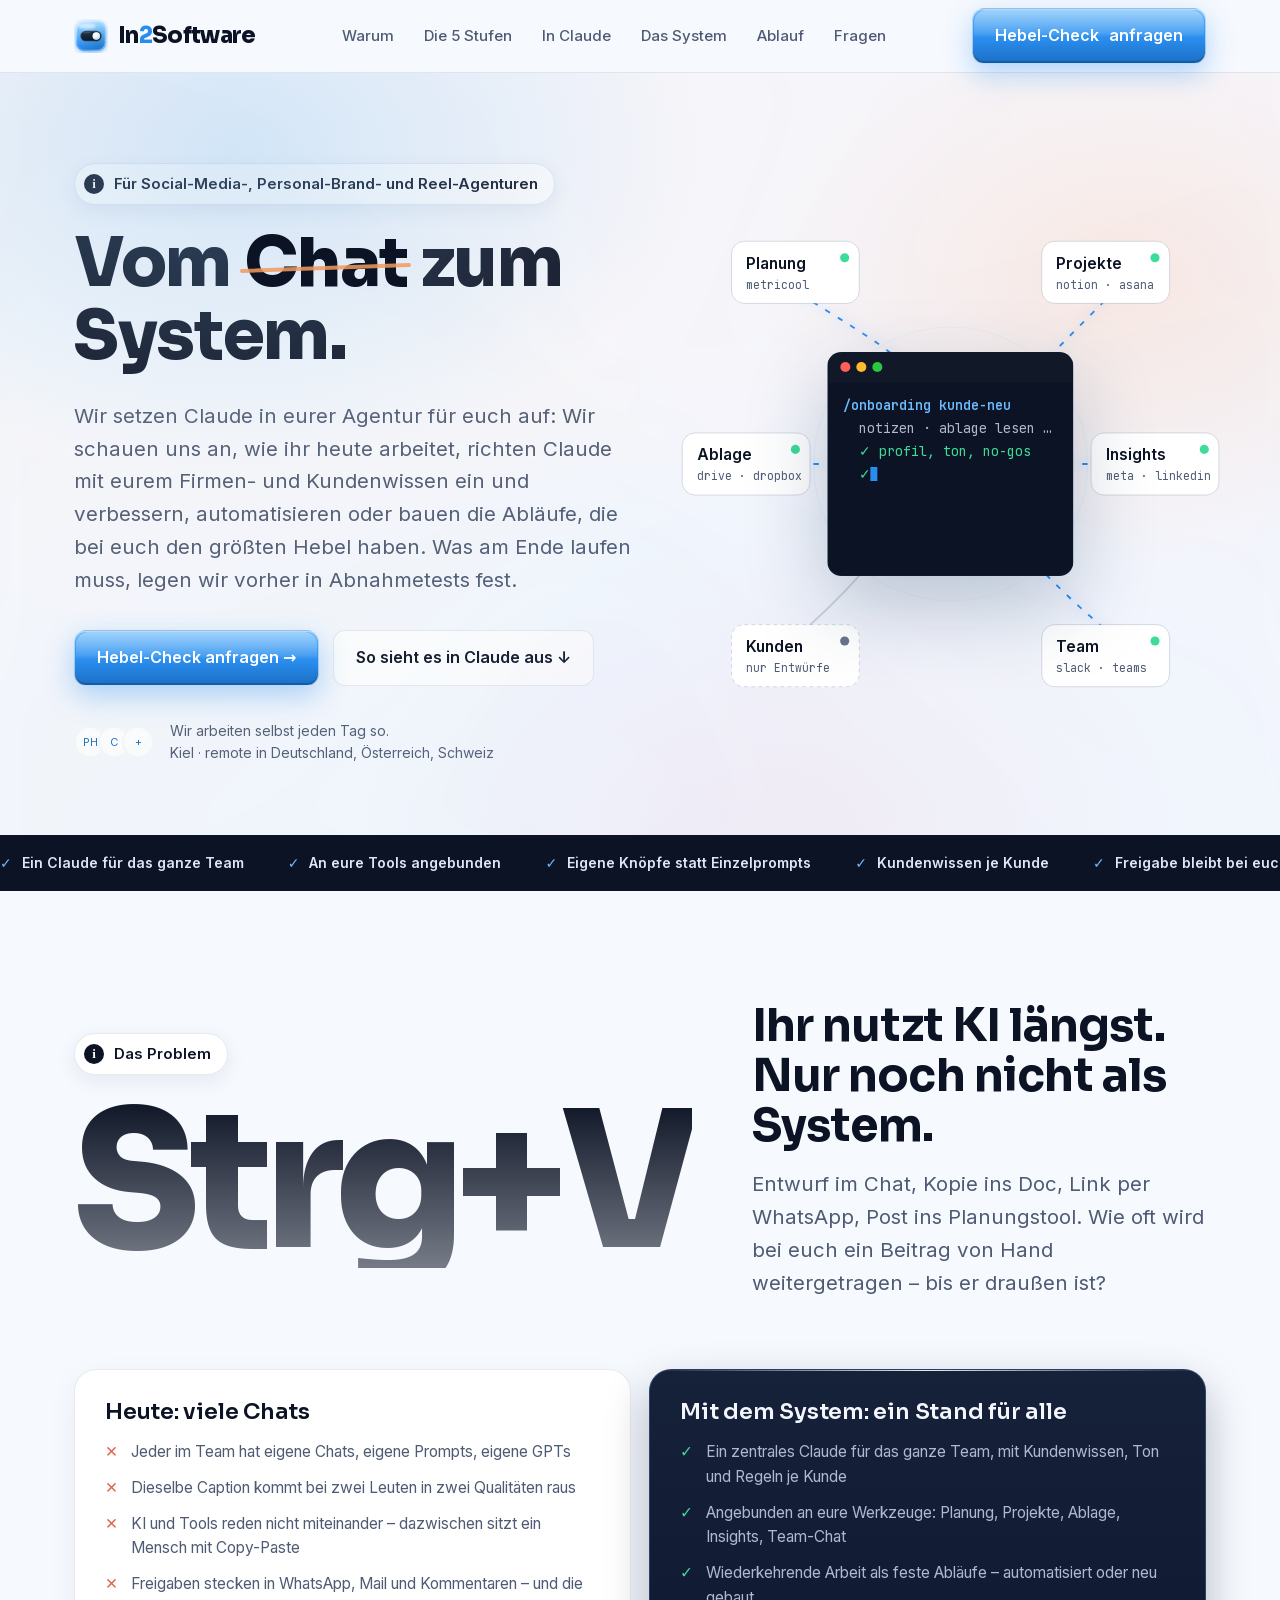
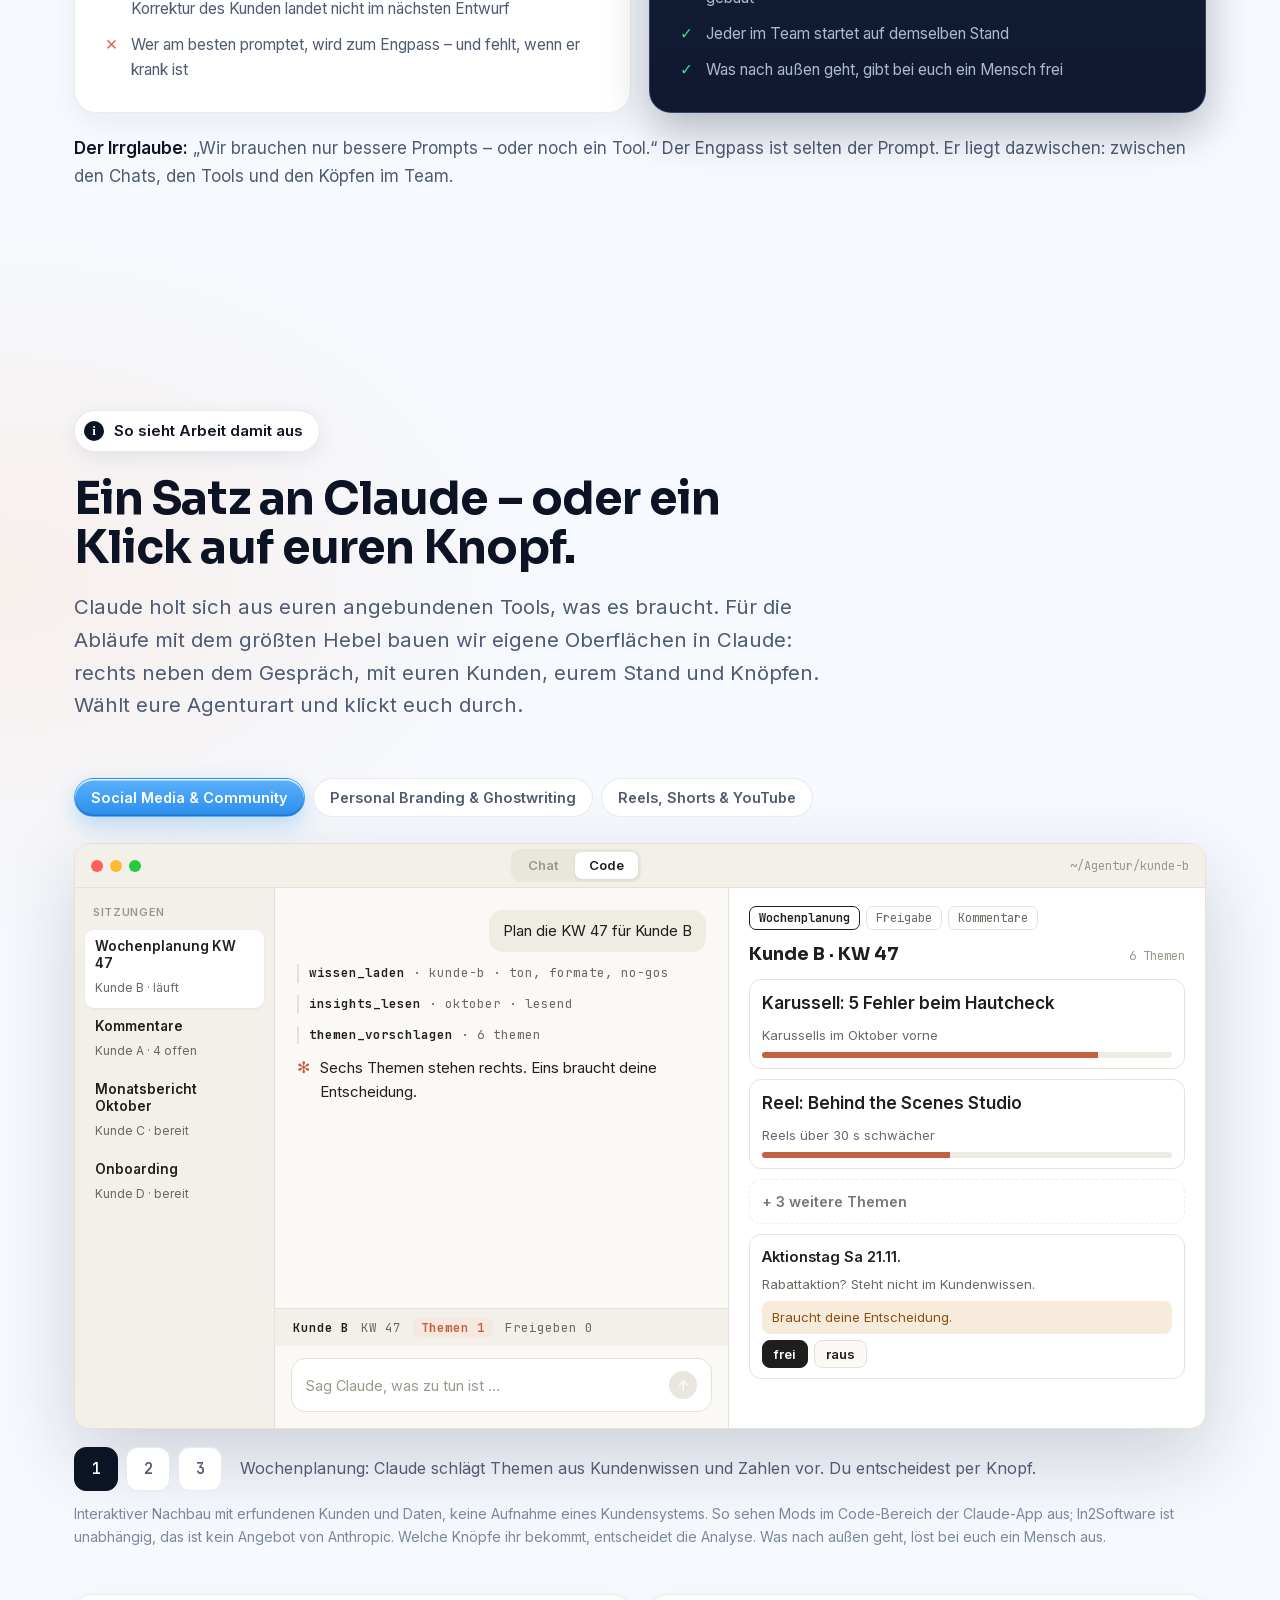
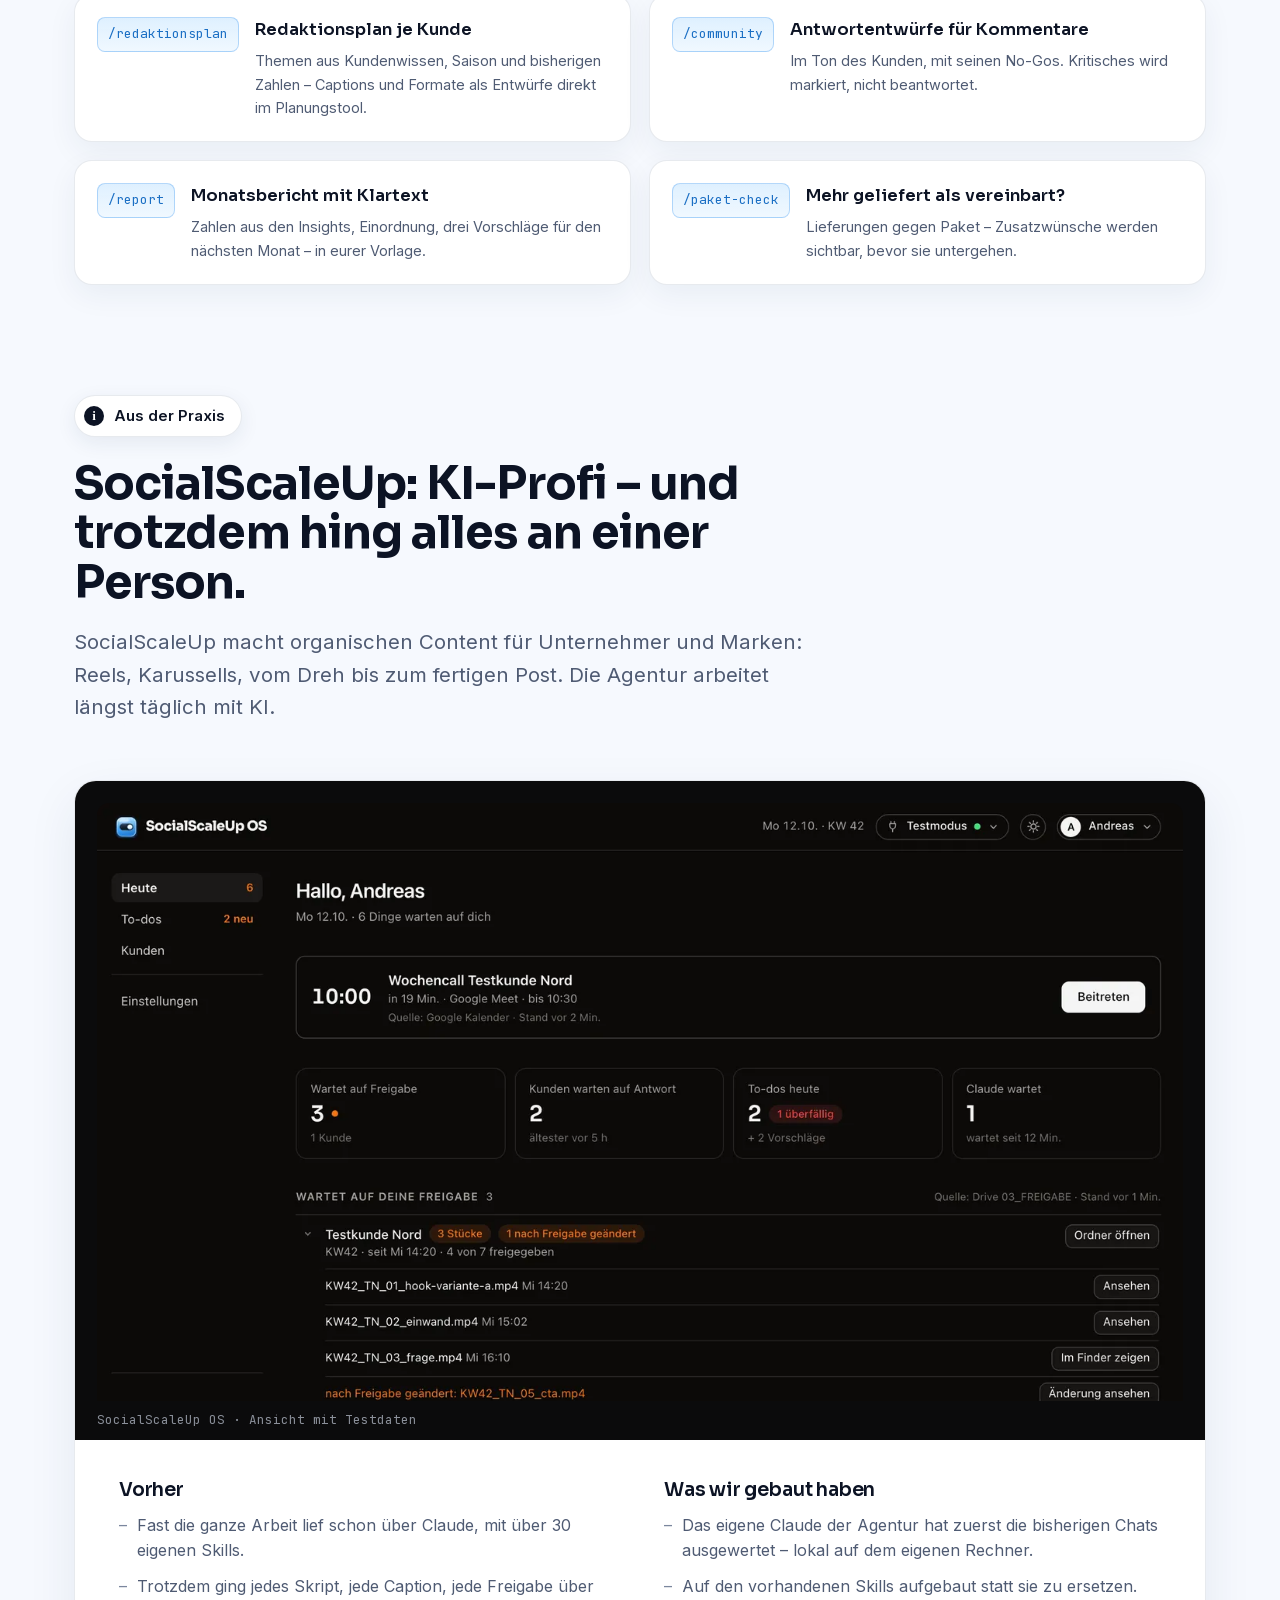
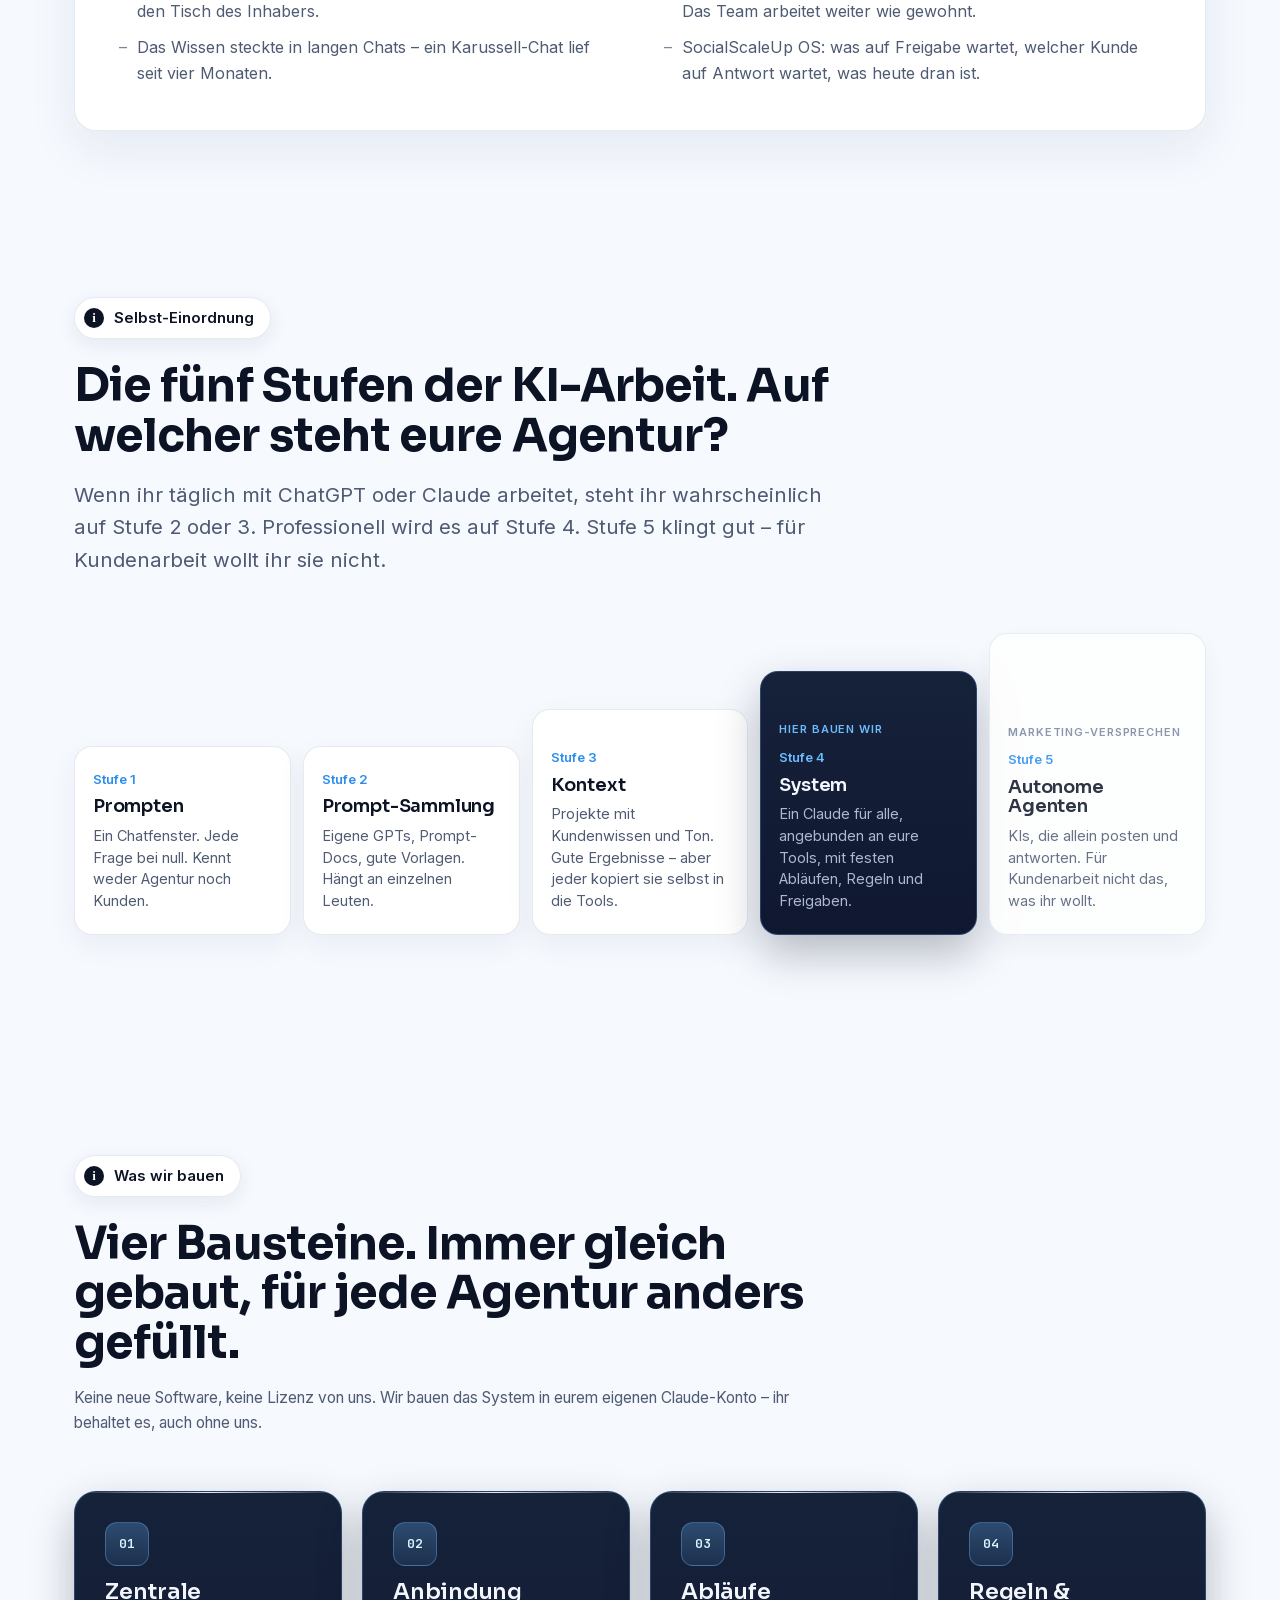
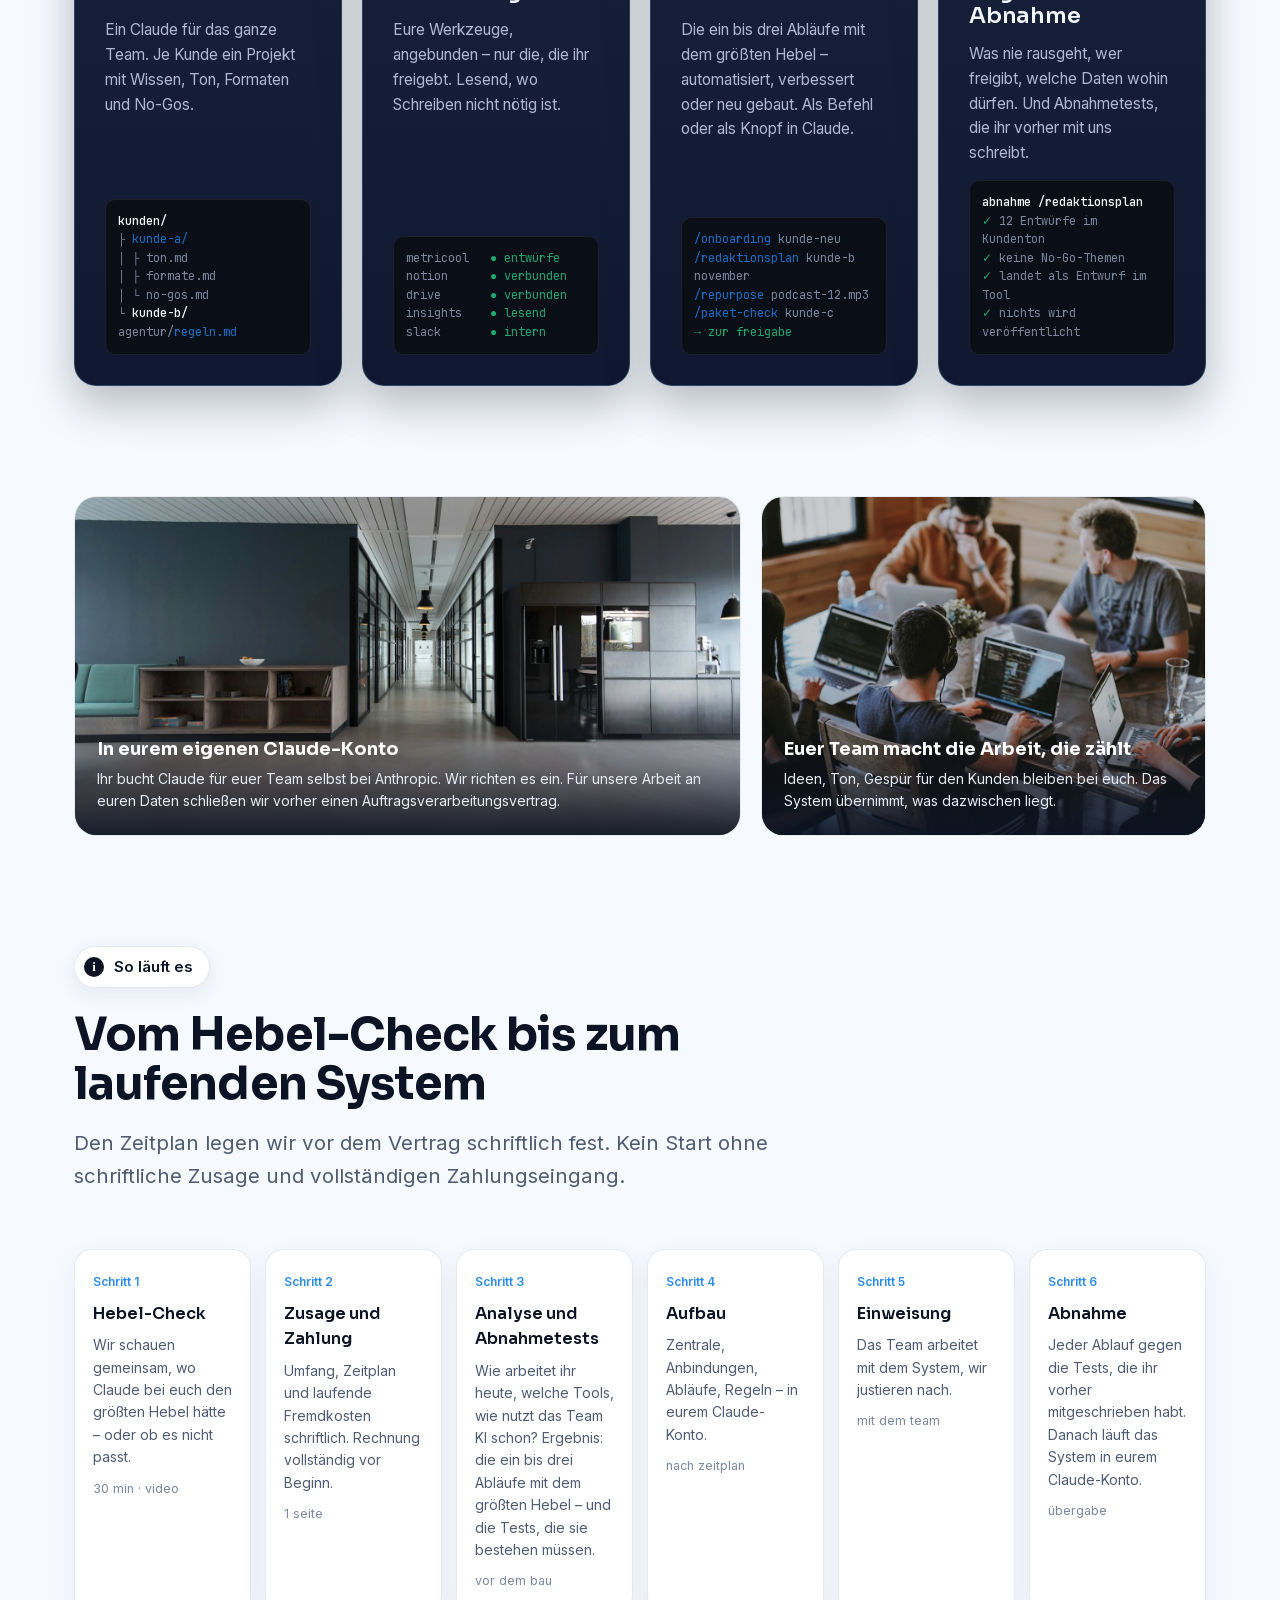
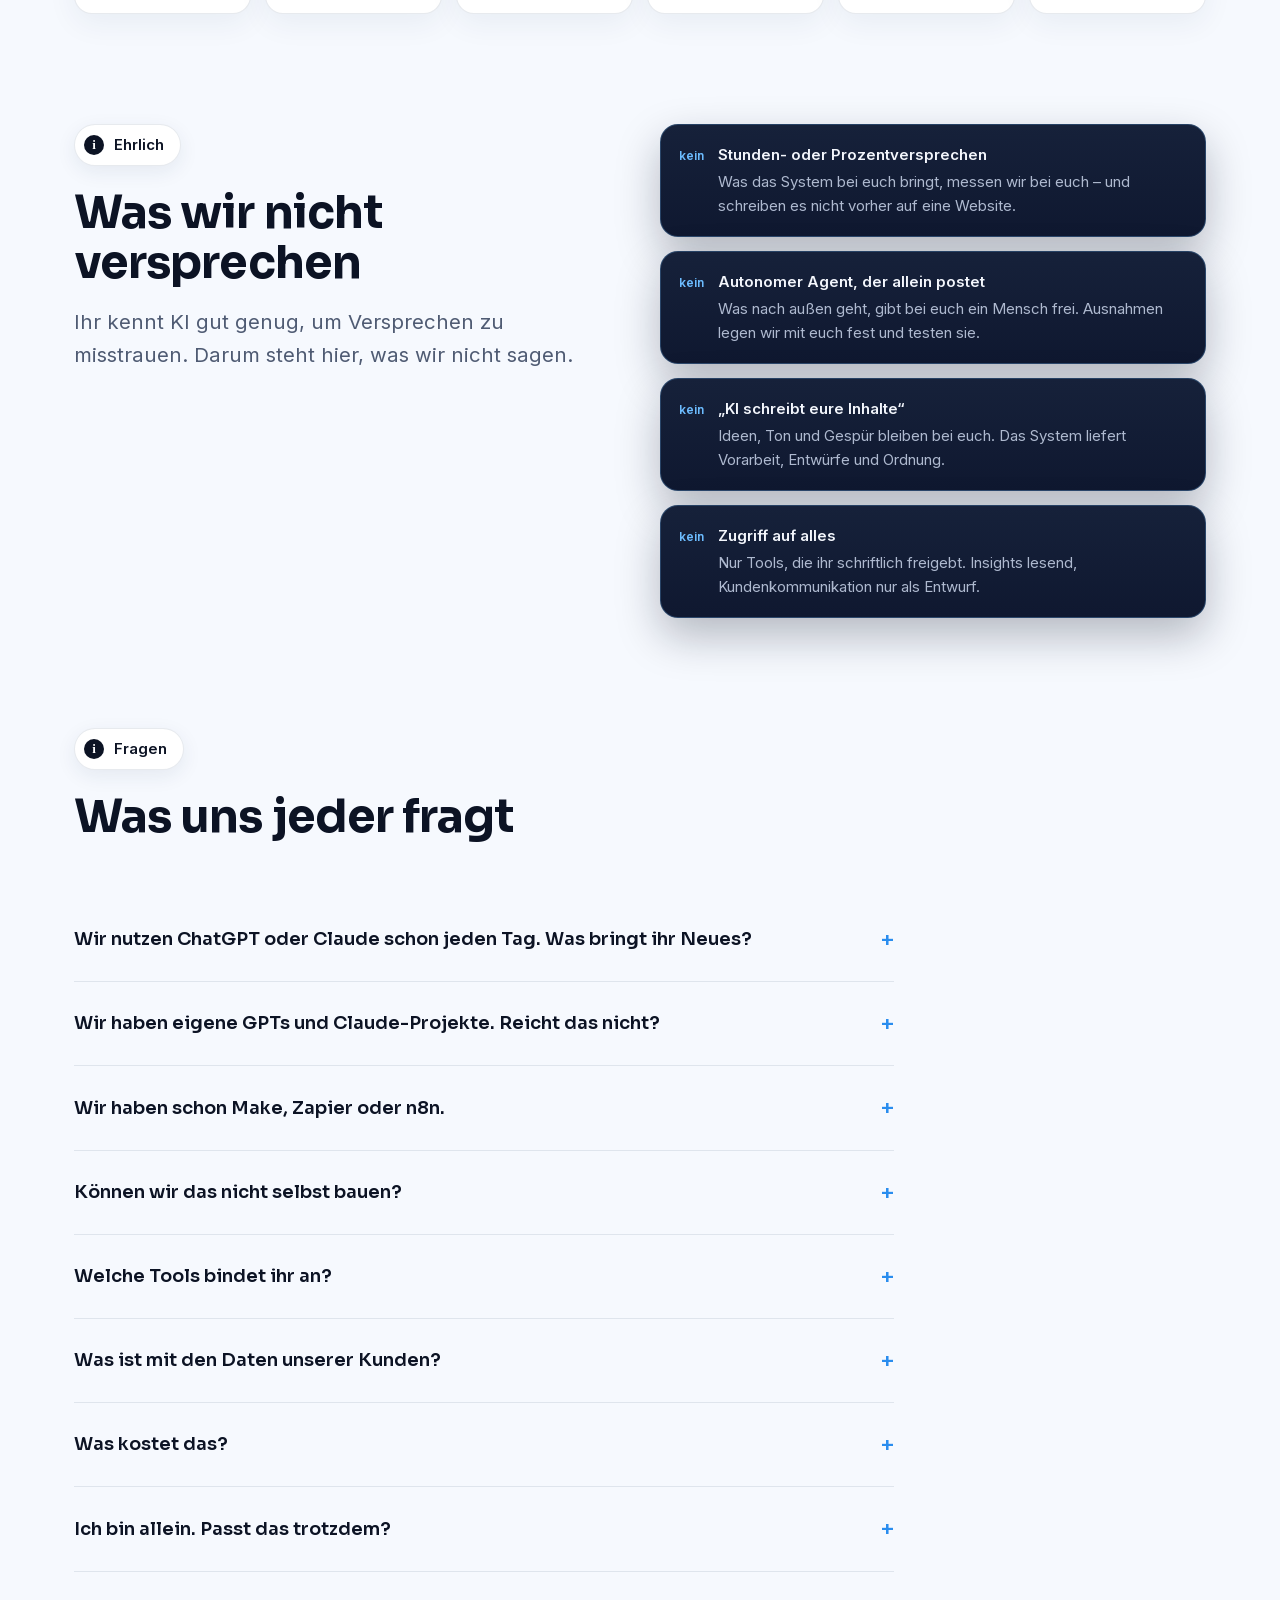
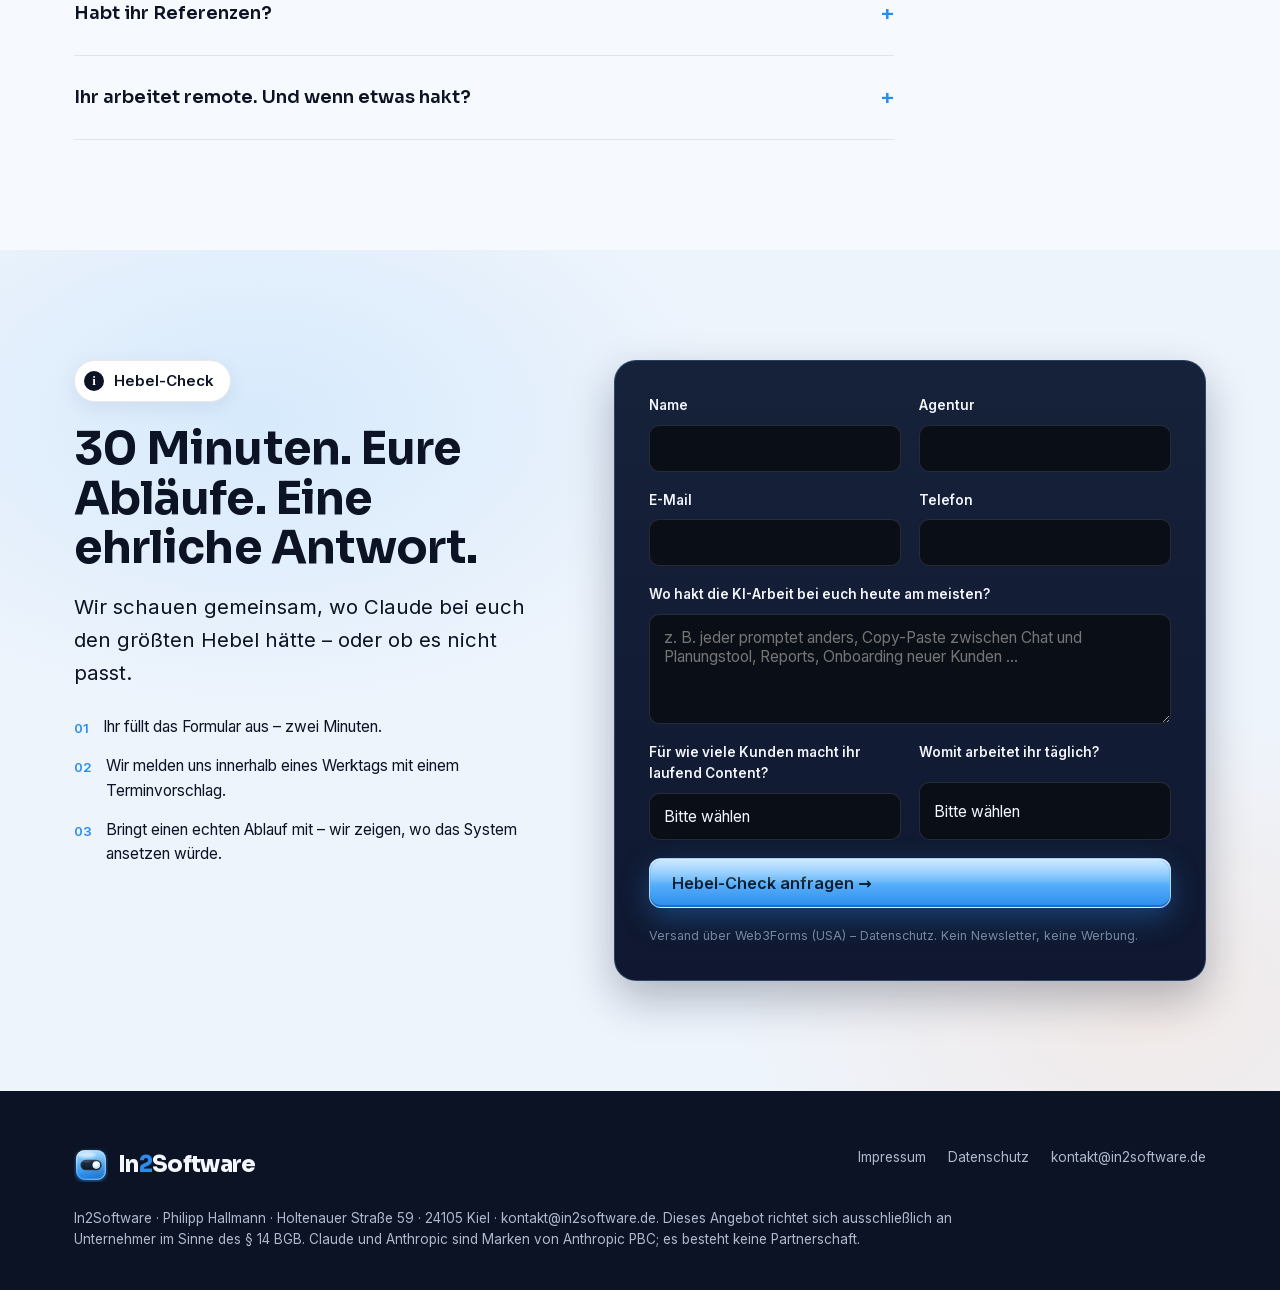
==== commit 54c74b6b: "Website: Referenz SocialScaleUp (Stufe 0, ohne Zitat und Zahlen) - Abschnitt "Aus der Praxis" nach d" ====
--- a/index.html
+++ b/index.html
@@ -487,6 +487,21 @@
 @media(prefers-reduced-motion:reduce){.cx-anim{animation:none}}
 @media(max-width:1060px){.cx-body{grid-template-columns:minmax(0,1fr) minmax(0,1fr)}.cx-side{display:none}}
 @media(max-width:720px){.cx-body{grid-template-columns:1fr;height:auto}.cx-chat{border-right:0;border-bottom:1px solid var(--c-line)}.cx-msgs{max-height:none;min-height:0}.cx-pane{min-height:0}.cx-modes{transform:none}.cx-path{display:none}.cx-steps{flex-direction:column;align-items:flex-start;gap:10px}}
+
+/* ---------- Referenz SocialScaleUp ---------- */
+.ref{padding-top:0;padding-bottom:56px}
+.ref-card{background:#fff;border:1px solid var(--line);border-radius:22px;overflow:hidden;box-shadow:0 18px 50px rgba(20,50,90,.08)}
+.ref-shot{margin:0;background:#0B0B0C;padding:22px 22px 0}
+.ref-shot img{width:100%;height:auto;border-radius:12px 12px 0 0;display:block}
+.ref-shot figcaption{font:12.5px var(--mono);color:#8A8F99;padding:10px 0 12px}
+.ref-cols{display:grid;grid-template-columns:1fr 1fr;gap:48px;padding:40px 44px 44px}
+.ref-cols h3{font-size:19px;margin-bottom:12px}
+.ref-cols ul{list-style:none;display:flex;flex-direction:column;gap:10px;color:var(--muted);font-size:16px}
+.ref-cols li{padding-left:18px;position:relative}.ref-cols li::before{content:"–";position:absolute;left:0;color:var(--dim)}
+.ref-foot{padding:16px 32px 26px;border-top:1px solid var(--line);margin-top:22px;display:flex;flex-direction:column;gap:8px}
+.ref-foot p{font-size:15px;color:var(--muted)}.ref-foot b{color:var(--text)}
+.ref-ad{font-size:13px!important;color:var(--dim)!important}
+@media(max-width:720px){.ref-cols{grid-template-columns:1fr;gap:26px;padding:28px 22px 30px}.ref-foot{padding:14px 20px 22px}.ref-shot{padding:12px 12px 0}}
 /* reveal */
 .js .rv{opacity:0;transform:translateY(16px);transition:opacity .6s ease,transform .6s ease}
 .rv.in{opacity:1;transform:none}
@@ -683,6 +698,41 @@
   </div>
 </section>
 
+<!-- REFERENZ: SocialScaleUp (Stufe 0, ohne Zitat, ohne Zahlen) -->
+<section class="ref" id="referenz">
+  <div class="wrap">
+    <div class="sec-head rv">
+      <span class="eyebrow">Aus der Praxis</span>
+      <h2>SocialScaleUp: KI-Profi – und trotzdem hing alles an einer Person.</h2>
+      <p class="lead">SocialScaleUp macht organischen Content für Unternehmer und Marken: Reels, Karussells, vom Dreh bis zum fertigen Post. Die Agentur arbeitet längst täglich mit KI.</p>
+    </div>
+    <div class="ref-card rv">
+      <figure class="ref-shot">
+        <img src="img/socialscaleup-os.webp" width="1400" height="771" alt="SocialScaleUp OS: Startseite mit Freigaben je Kunde, wartenden Kundenanfragen und To-dos – mit Testdaten" loading="lazy">
+        <figcaption>SocialScaleUp OS · Ansicht mit Testdaten</figcaption>
+      </figure>
+      <div class="ref-cols">
+        <div>
+          <h3>Vorher</h3>
+          <ul>
+            <li>Fast die ganze Arbeit lief schon über Claude, mit über 30 eigenen Skills.</li>
+            <li>Trotzdem ging jedes Skript, jede Caption, jede Freigabe über den Tisch des Inhabers.</li>
+            <li>Das Wissen steckte in langen Chats – ein Karussell-Chat lief seit vier Monaten.</li>
+          </ul>
+        </div>
+        <div>
+          <h3>Was wir gebaut haben</h3>
+          <ul>
+            <li>Das eigene Claude der Agentur hat zuerst die bisherigen Chats ausgewertet – lokal auf dem eigenen Rechner.</li>
+            <li>Auf den vorhandenen Skills aufgebaut statt sie zu ersetzen. Das Team arbeitet weiter wie gewohnt.</li>
+            <li>SocialScaleUp OS: was auf Freigabe wartet, welcher Kunde auf Antwort wartet, was heute dran ist.</li>
+          </ul>
+        </div>
+      </div>
+    </div>
+  </div>
+</section>
+
 <!-- 5 STUFEN -->
 <section id="stufen">
   <div class="wrap">
@@ -805,7 +855,7 @@
       <details><summary>Was ist mit den Daten unserer Kunden?</summary><p>Claude läuft in eurem eigenen Team-Konto bei Anthropic, unter eurem Vertrag. Wir greifen nur auf das zu, was ihr freigebt, und schließen dafür vorher einen Auftragsverarbeitungsvertrag mit euch.</p></details>
       <details><summary>Was kostet das?</summary><p>Das sagen wir im Gespräch, wenn wir wissen, was bei euch gebaut werden soll. Bezahlt wird vor dem Aufbau, in einer Summe. Was ihr dafür bekommt, steht vorher schriftlich – mit Abnahmetests.</p></details>
       <details><summary>Ich bin allein. Passt das trotzdem?</summary><p>Wenn du laufend für sechs oder mehr Kunden Content machst: ja. Dann liegt das Kundenwissen nicht nur in deinem Kopf, und die Routine läuft über das System.</p></details>
-      <details><summary>Habt ihr Referenzen?</summary><p>Noch nicht. Wir sind am Anfang. Deshalb zeigen wir euch im Hebel-Check, wie wir selbst arbeiten, und legen vorher fest, woran ihr das Ergebnis messt.</p></details>
+      <details><summary>Habt ihr Referenzen?</summary><p>Eine: <a href="#referenz" style="text-decoration:underline">SocialScaleUp</a>. SocialScaleUp hat dafür nicht bezahlt – im Tausch dürfen wir zeigen, was wir gebaut haben. Gemessene Ergebnisse gibt es noch nicht; die zeigen wir, sobald sie da sind. Im Hebel-Check zeigen wir euch außerdem, wie wir selbst arbeiten.</p></details>
       <details><summary>Ihr arbeitet remote. Und wenn etwas hakt?</summary><p>Remote ist der Normalfall; für Termine vor Ort sind wir in Kiel. Nach der Abnahme läuft das System in eurem Claude-Konto. Ob und wie wir es danach betreuen, vereinbaren wir mit euch.</p></details>
     </div>
   </div>
